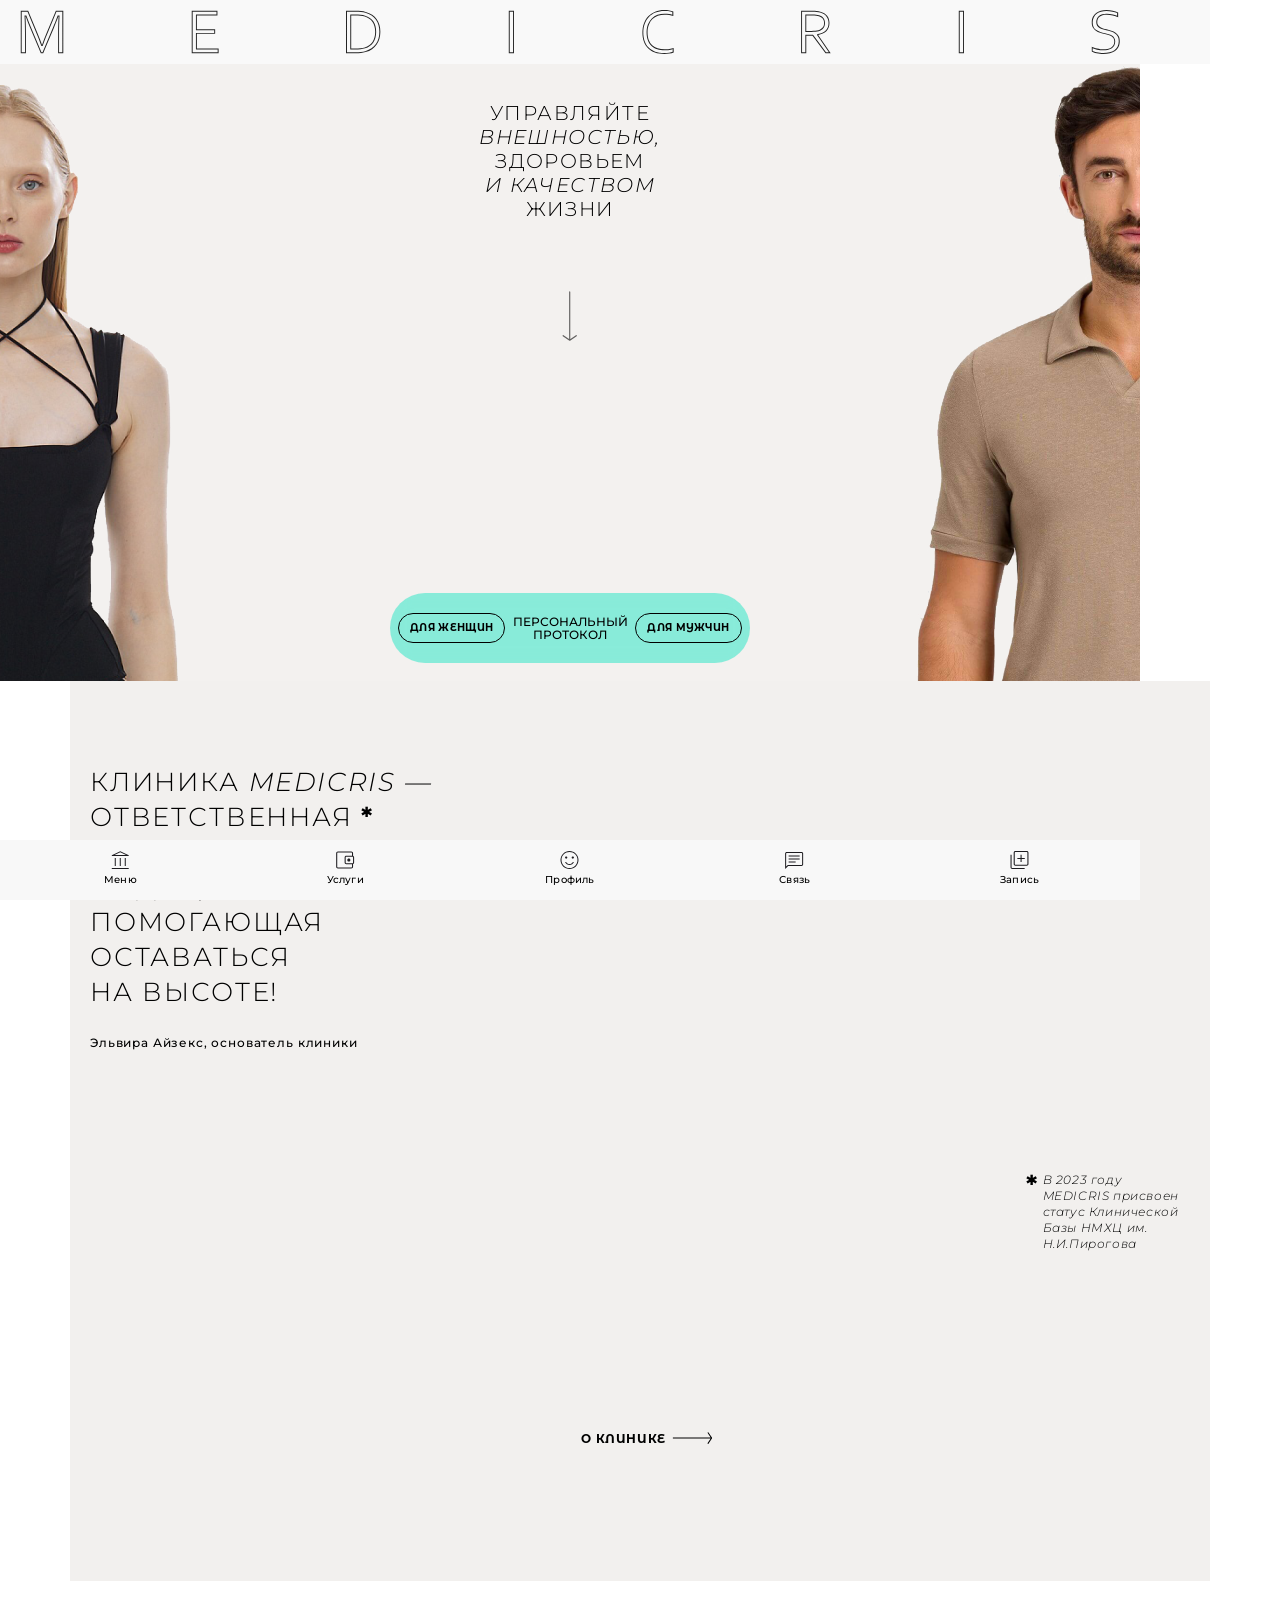
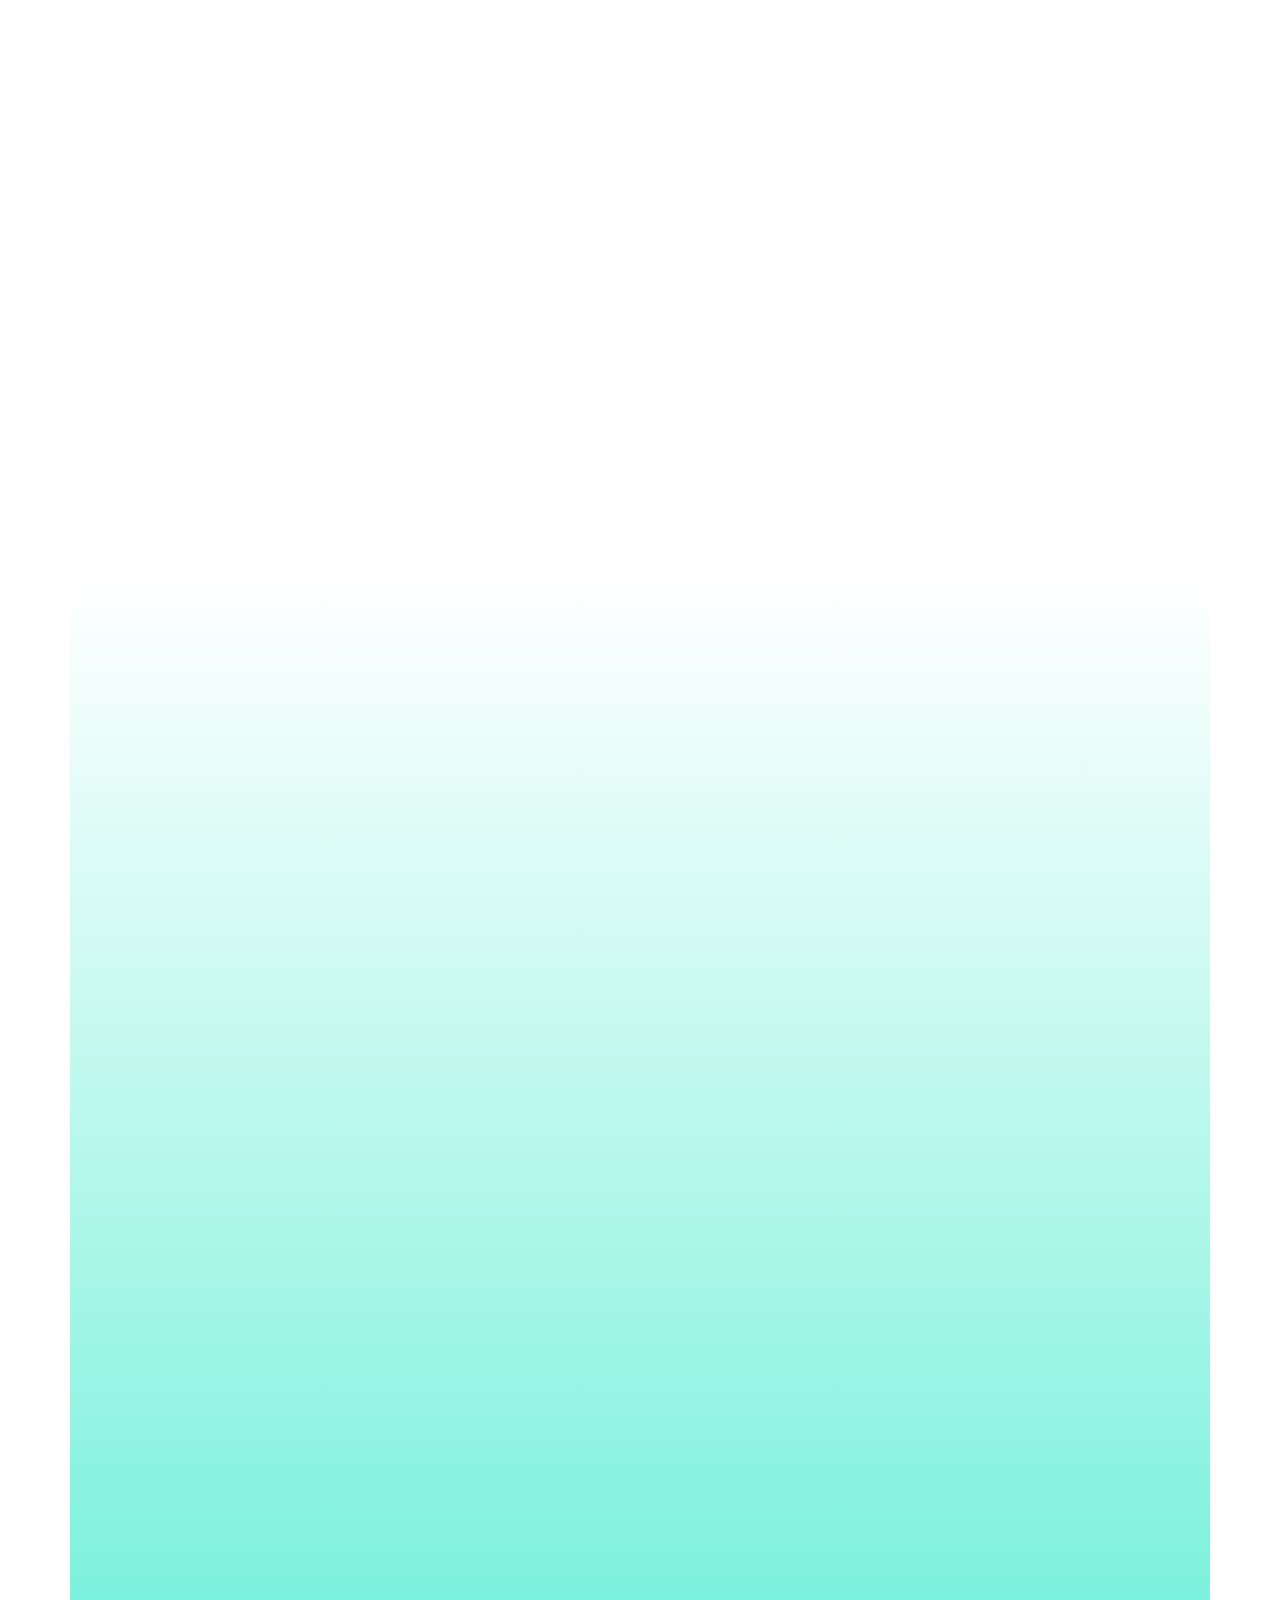
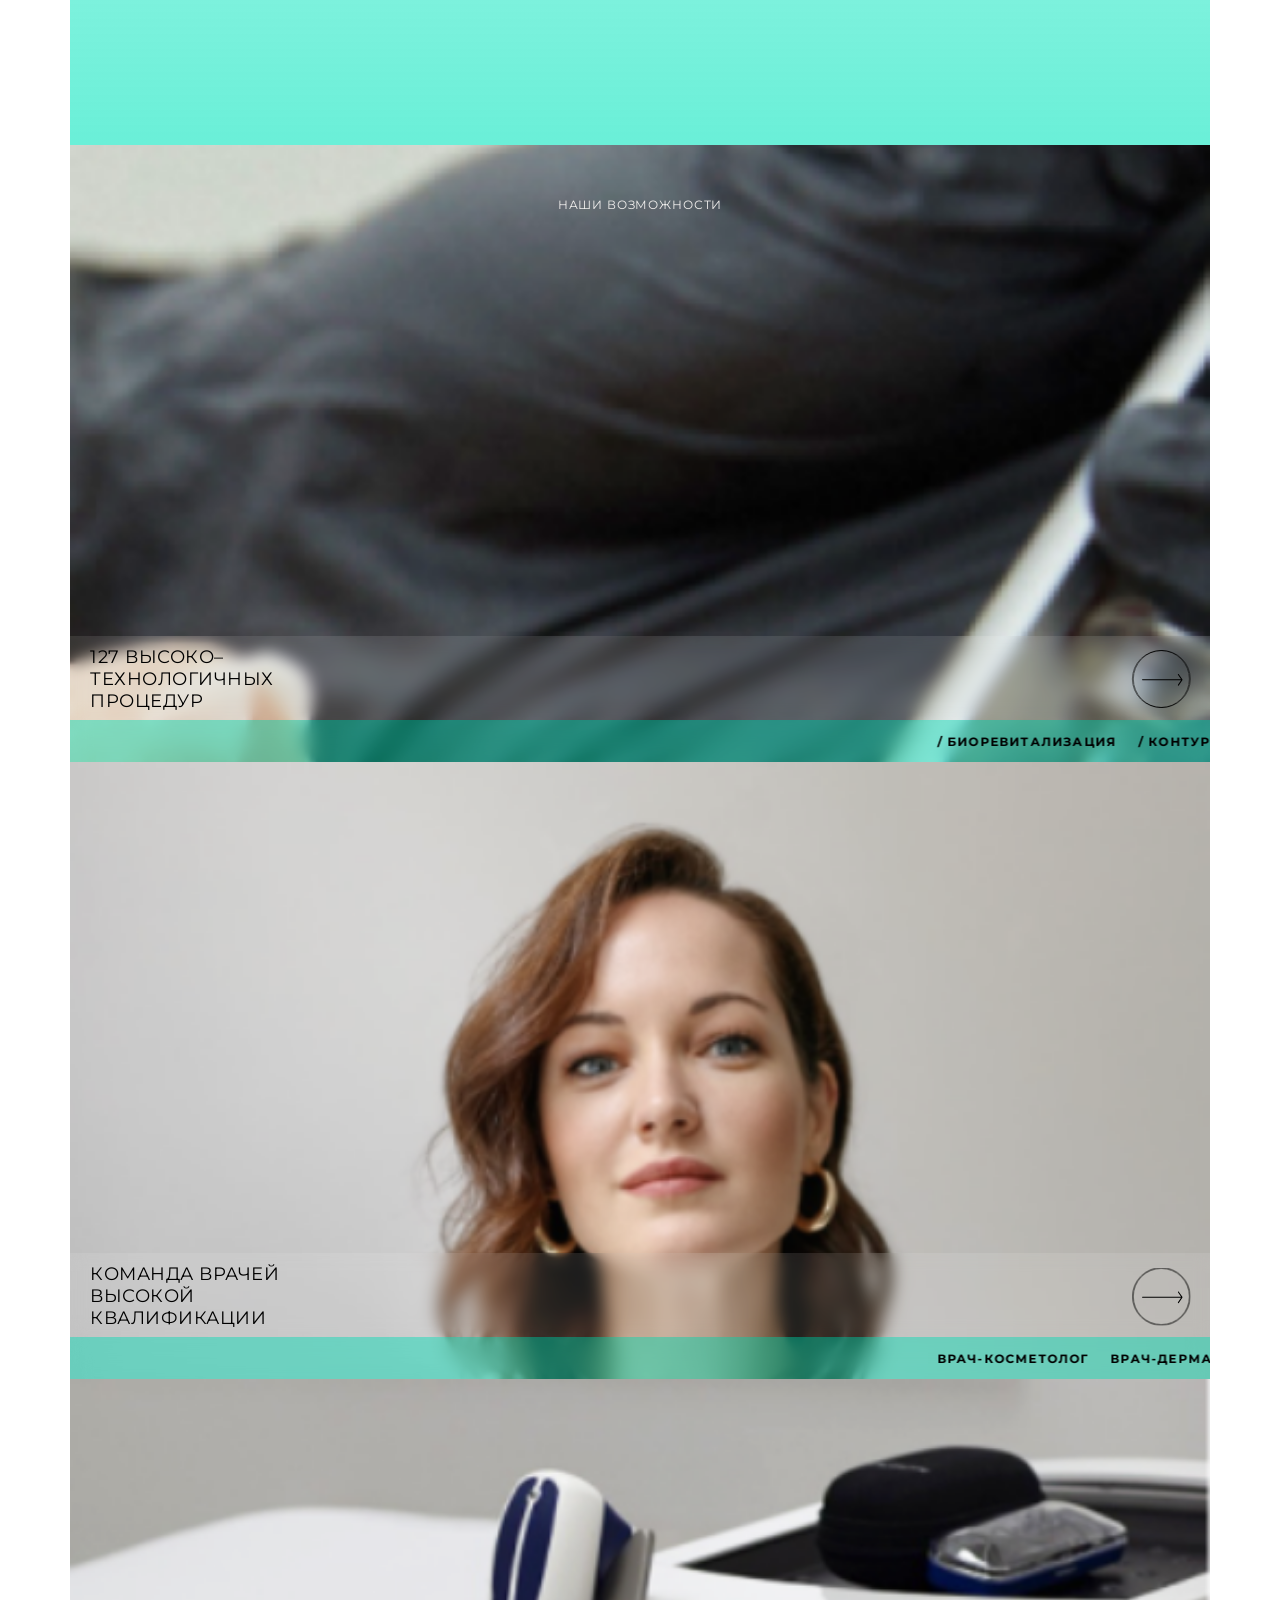
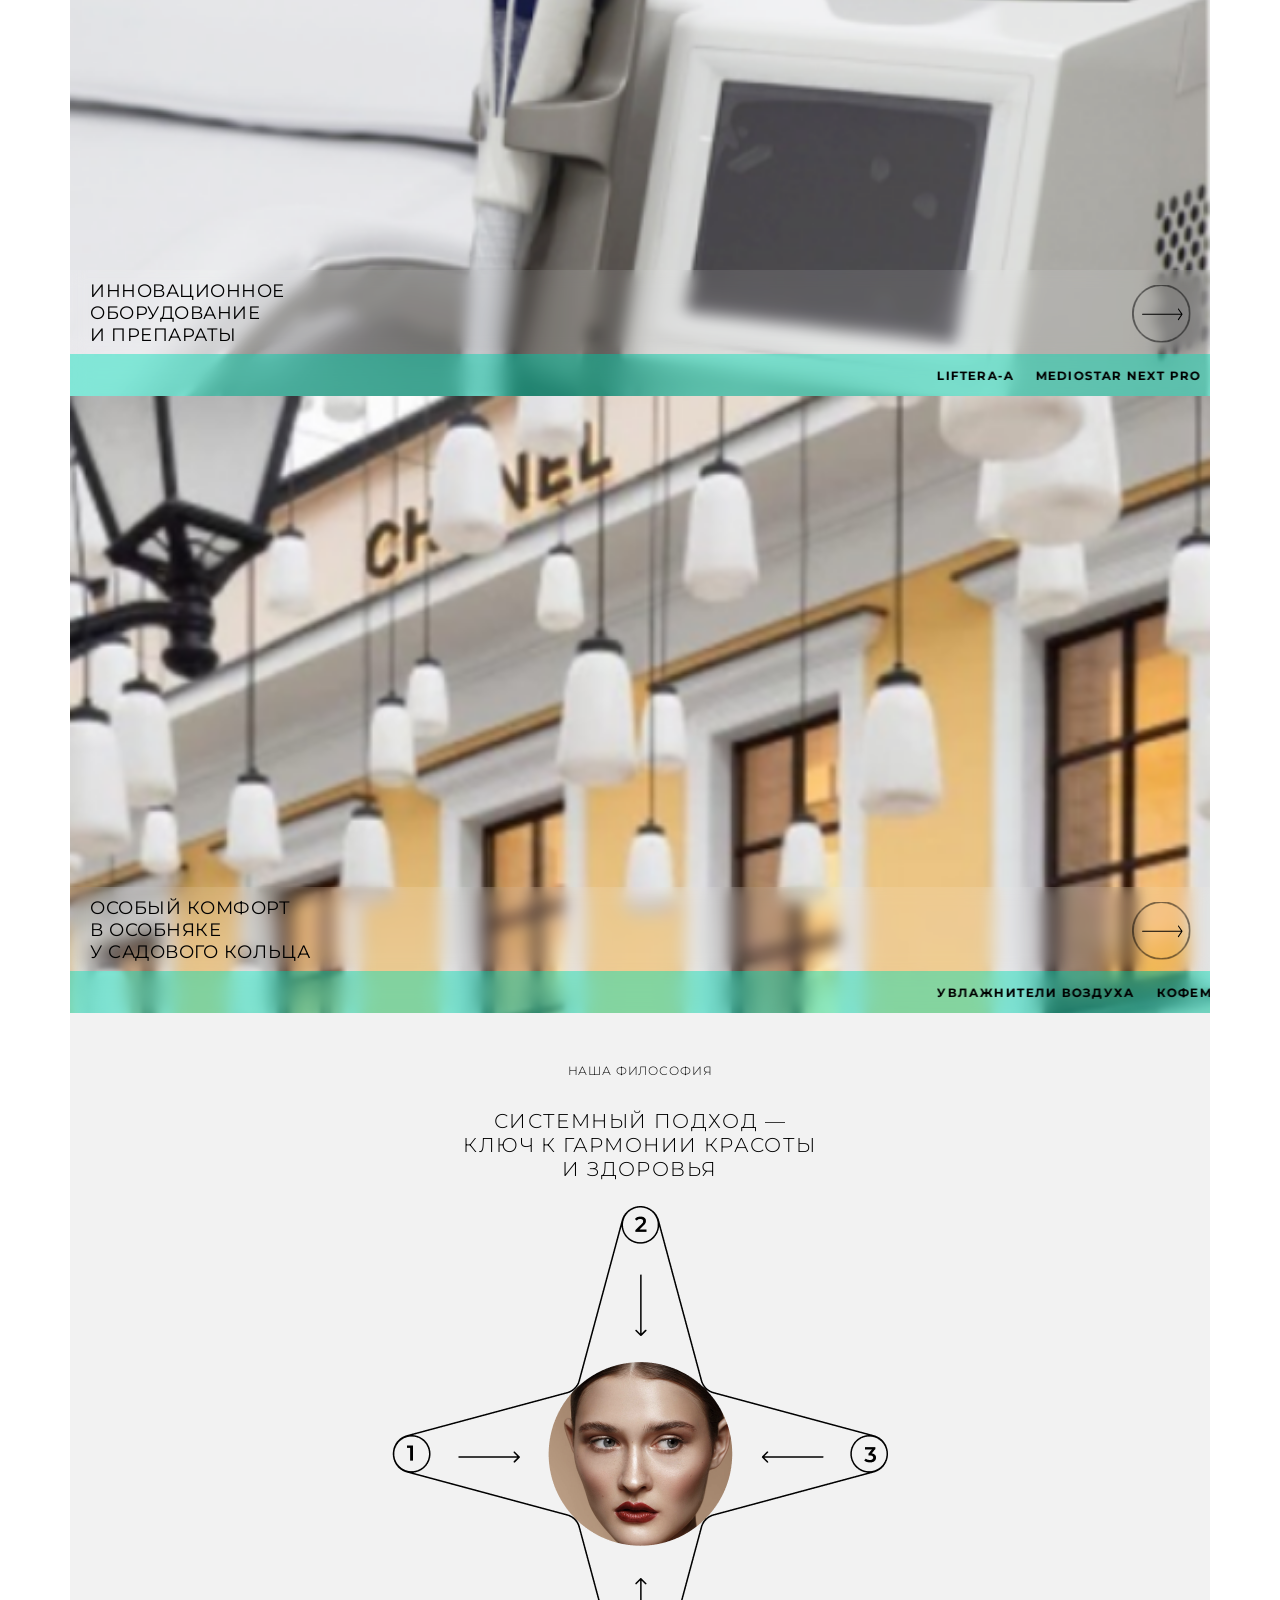
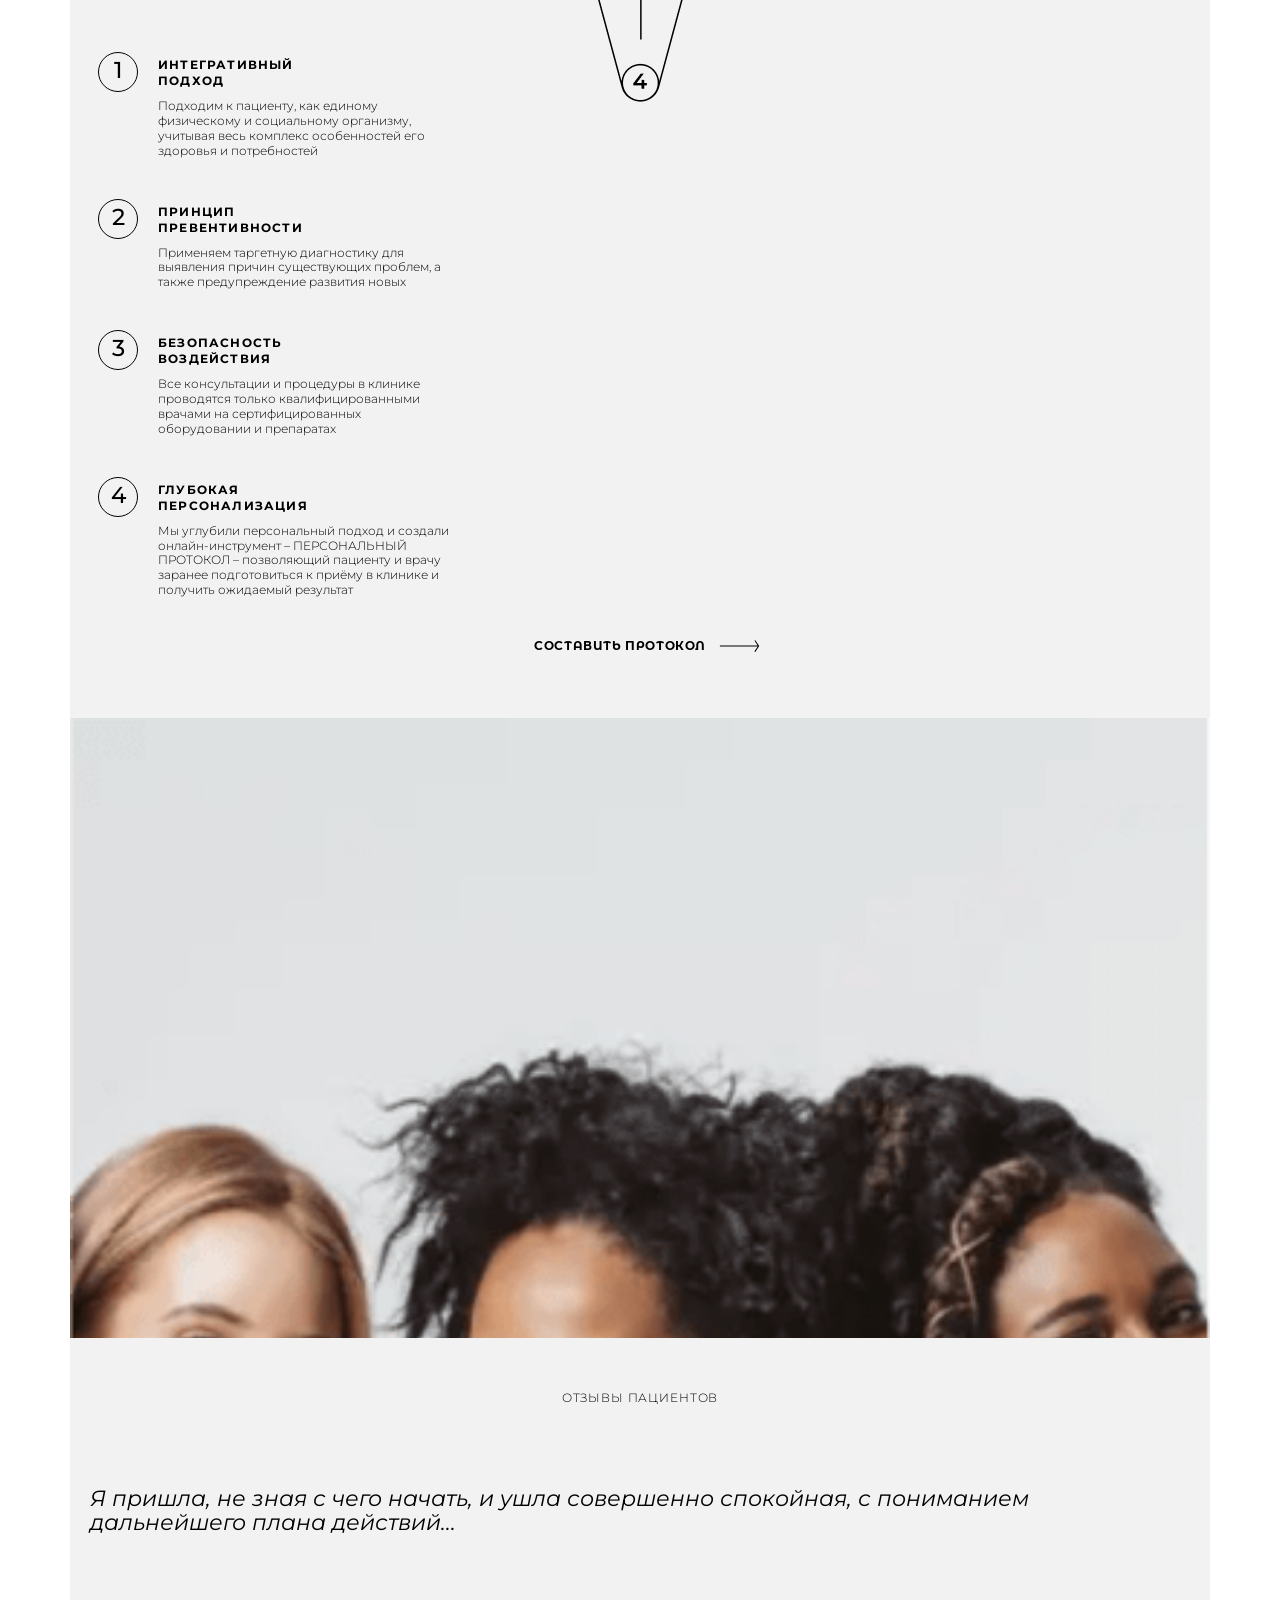
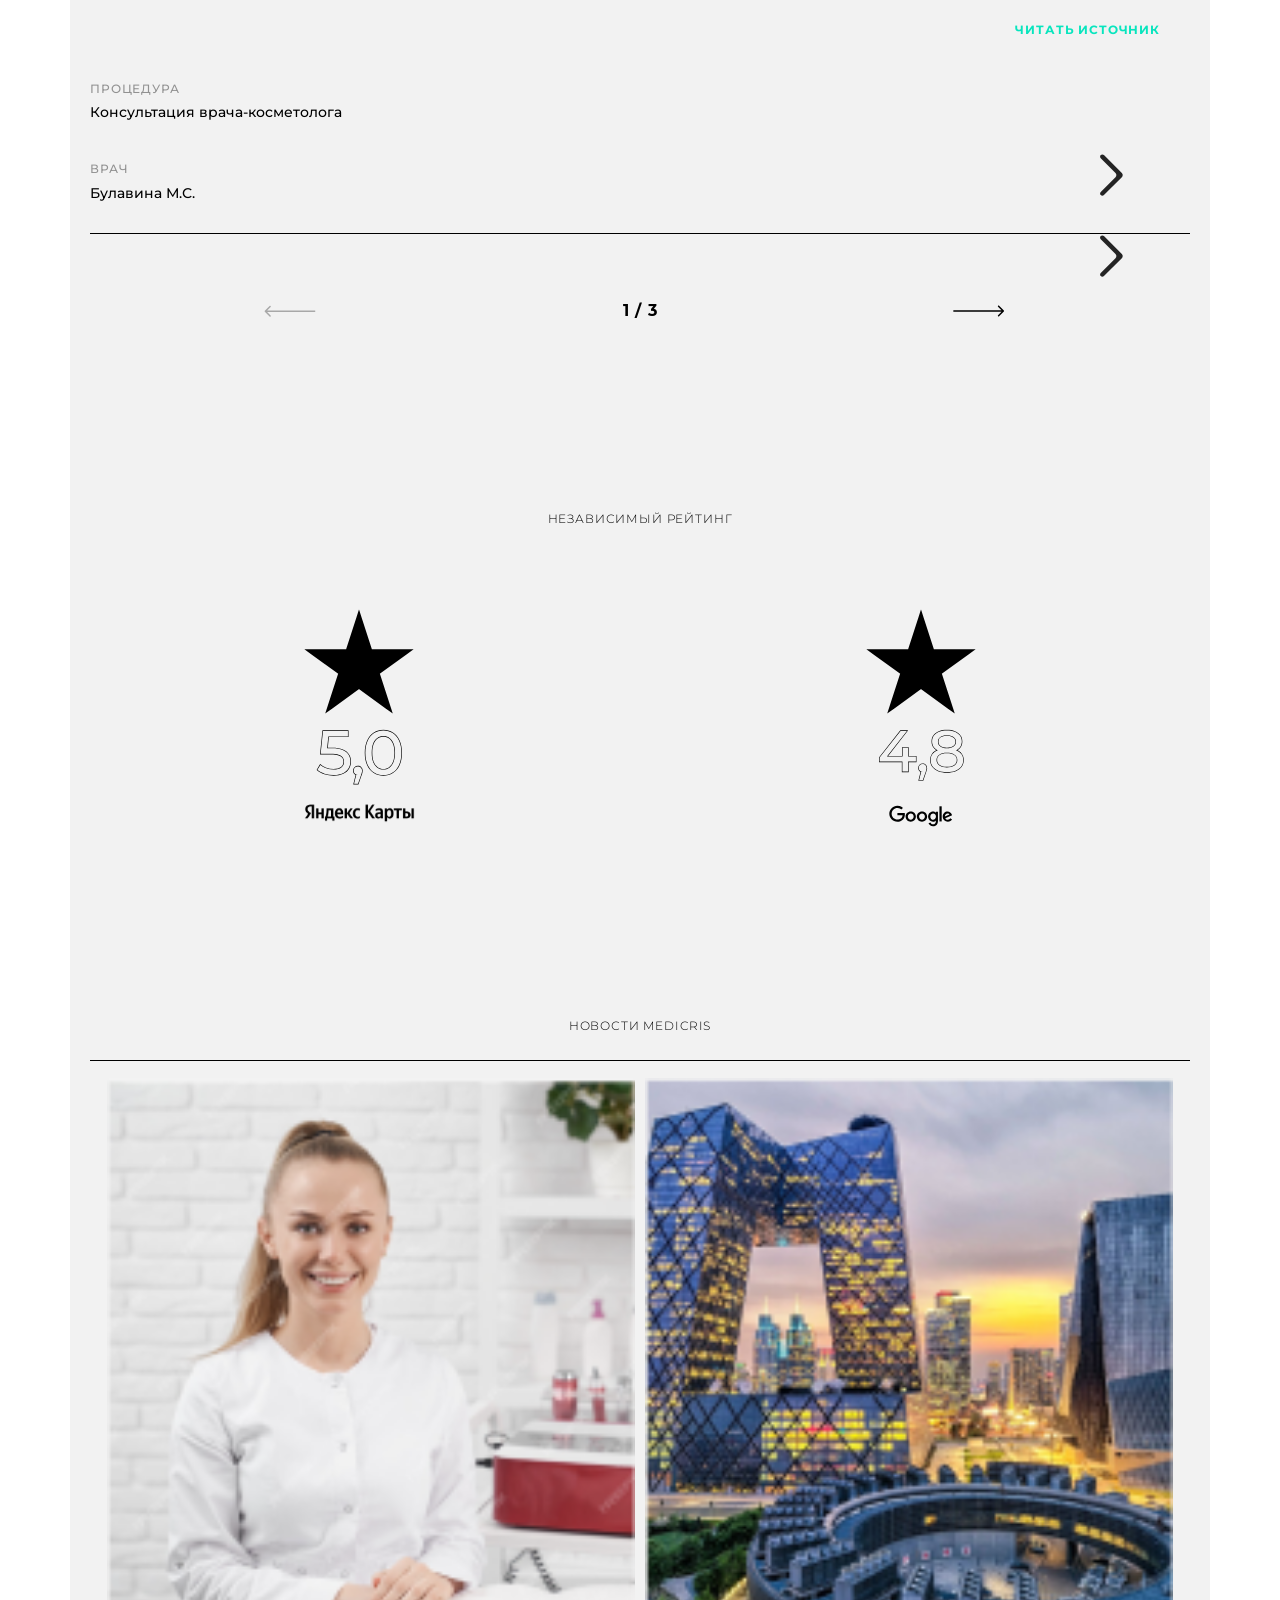
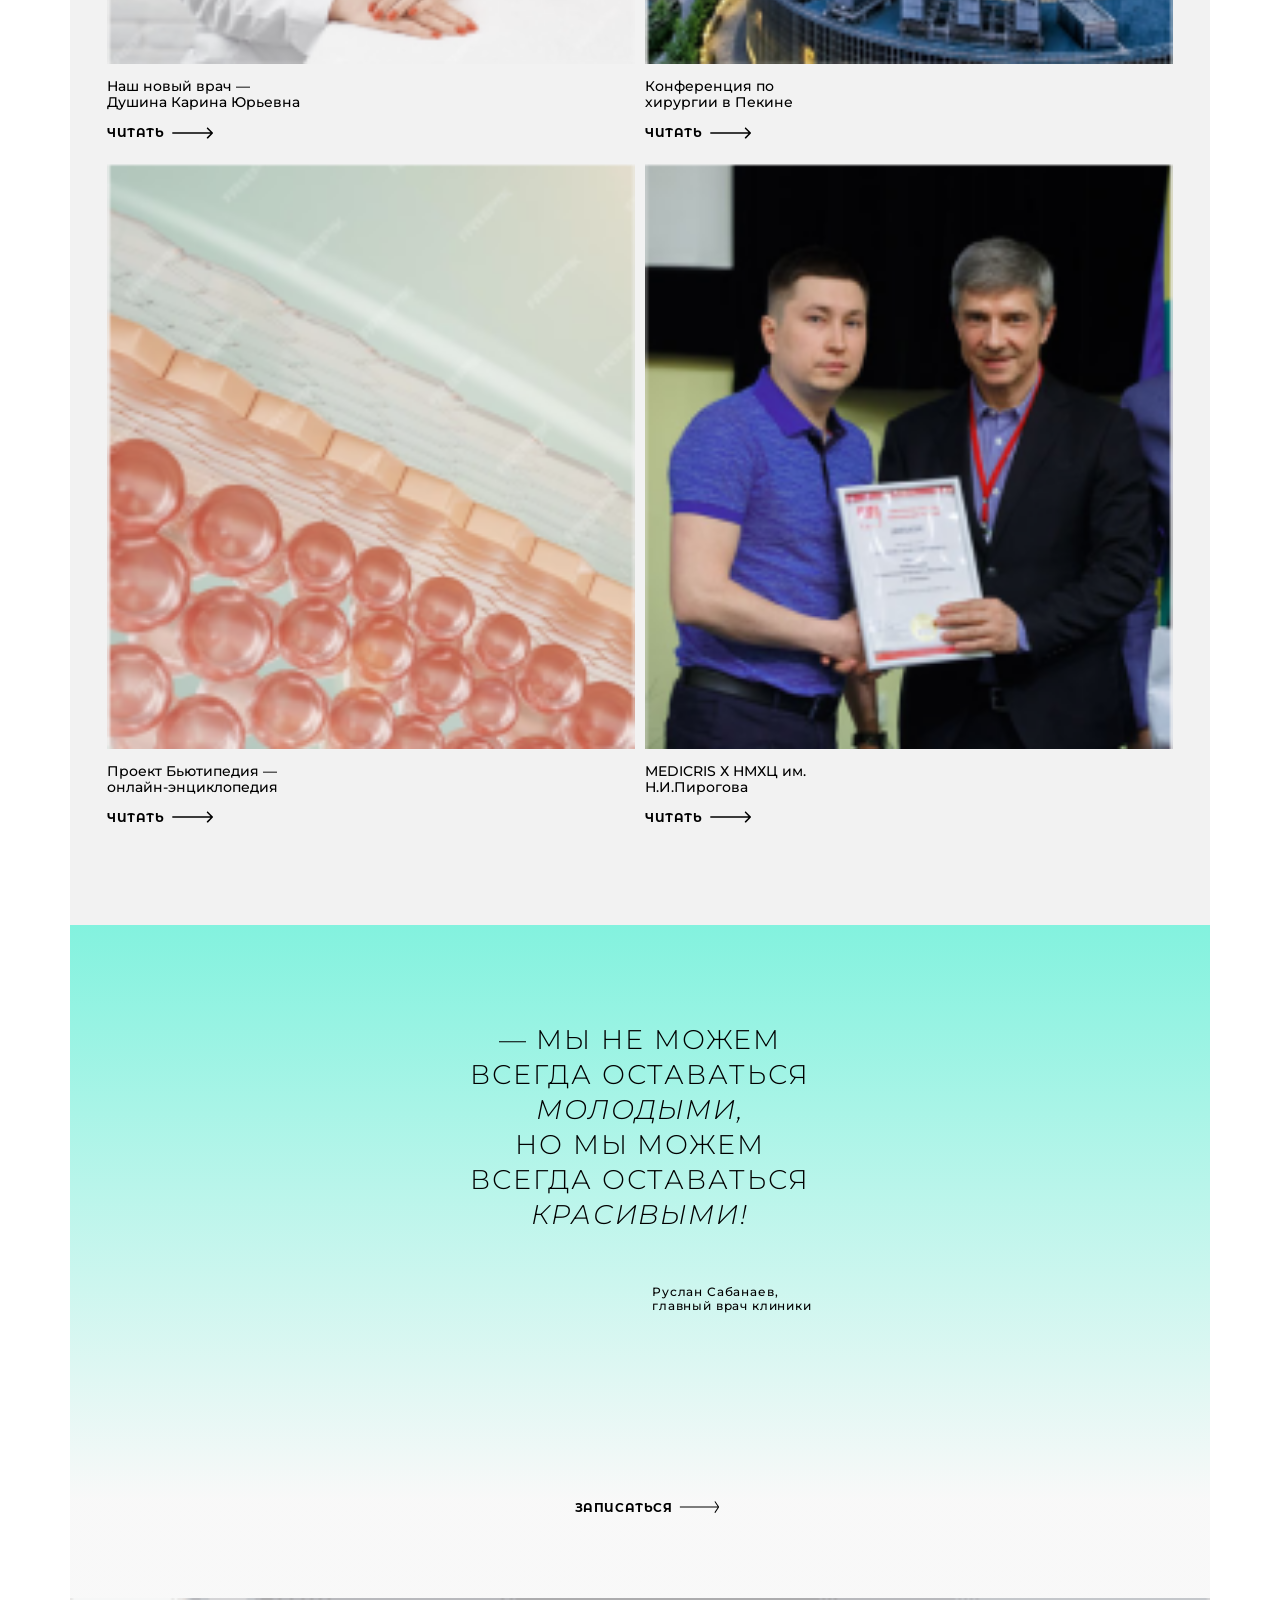
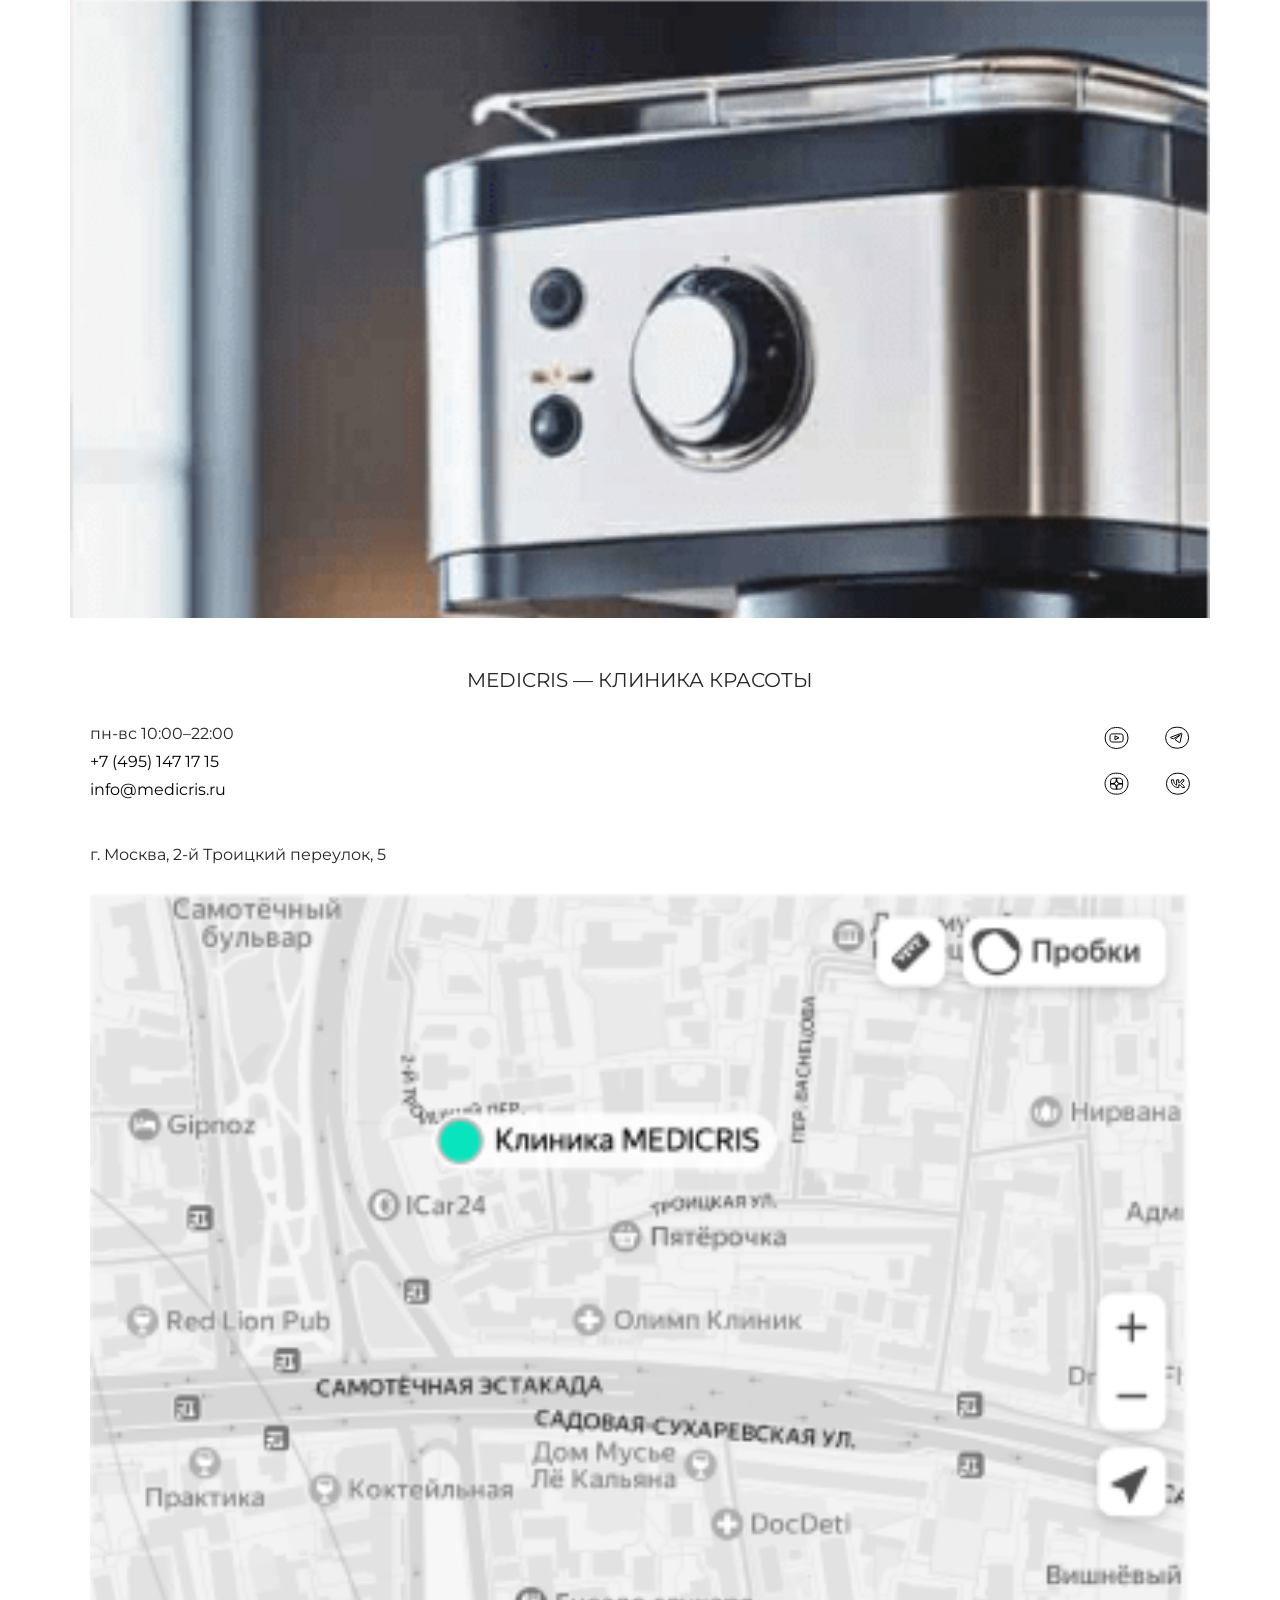
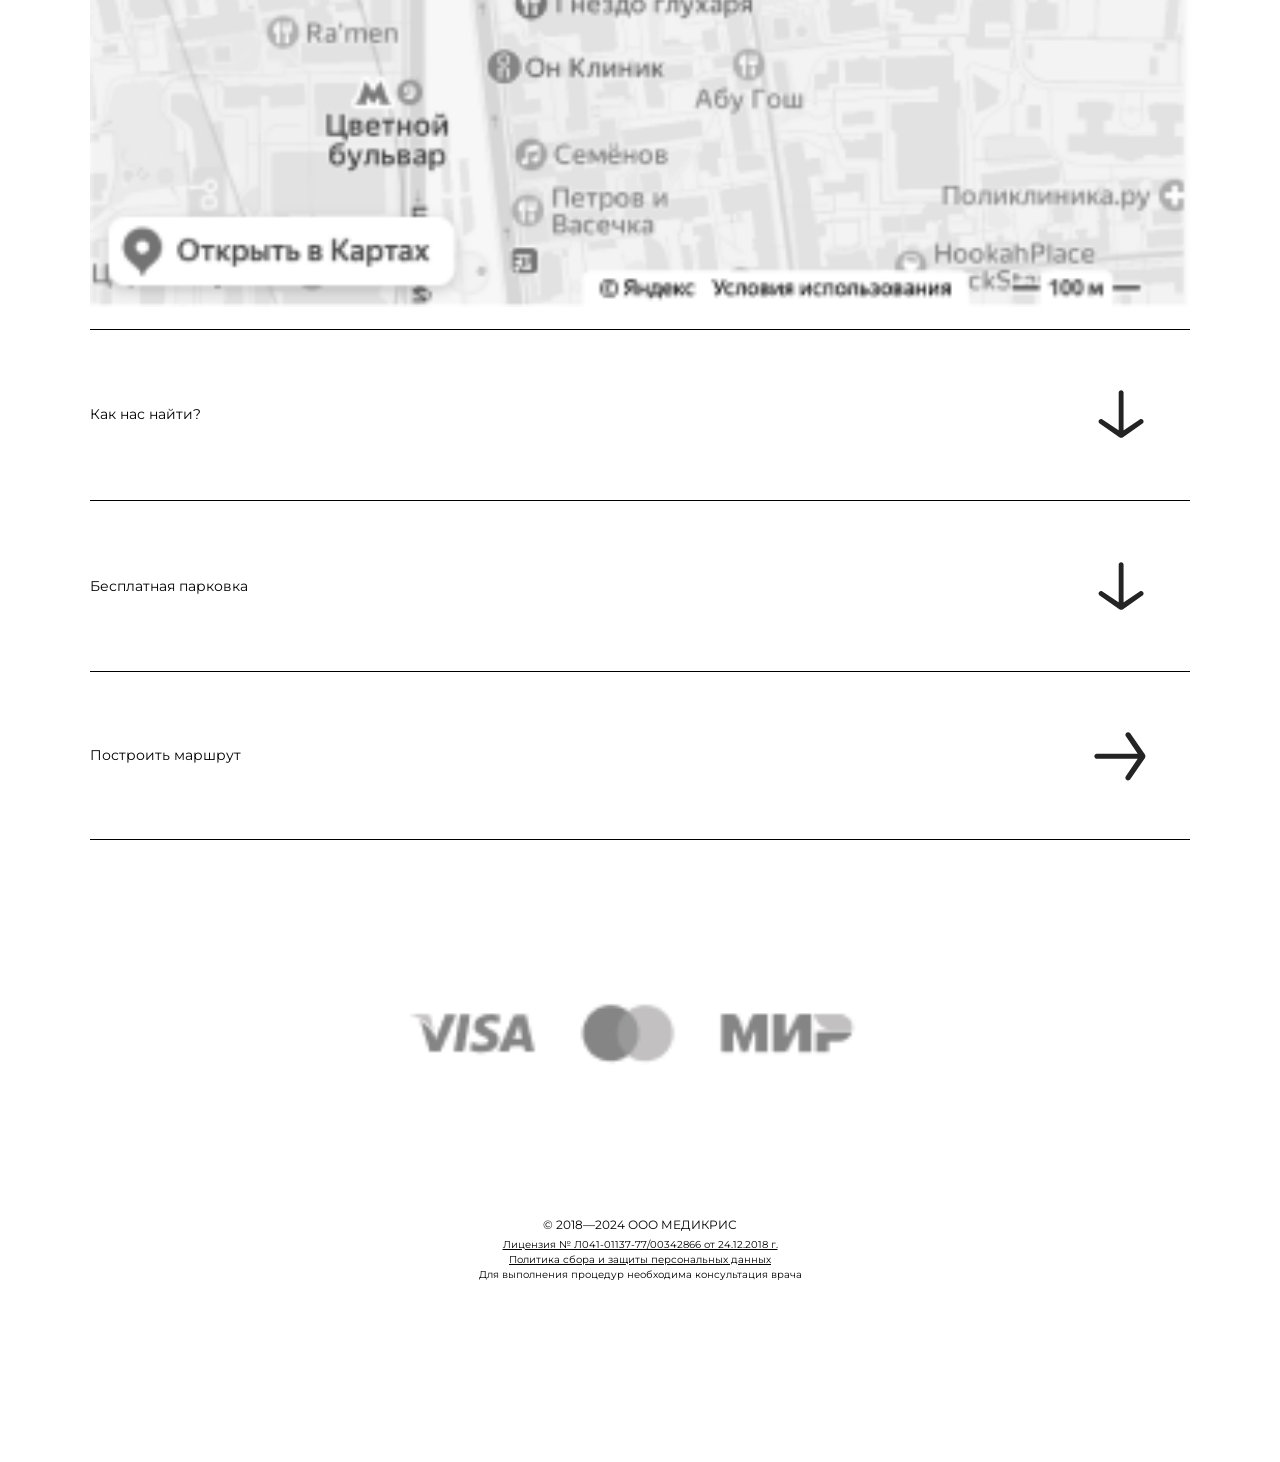
==== index.html @ 46e00c45 "rework header logo" ====
<!doctype html>
<html lang="en">
  <head>
    <meta charset="UTF-8" />
    <meta name="viewport" content="width=device-width, initial-scale=1.0" />
    <link
      href="https://cdn.jsdelivr.net/npm/bootstrap@5.3.3/dist/css/bootstrap.min.css"
      rel="stylesheet"
      integrity="sha384-QWTKZyjpPEjISv5WaRU9OFeRpok6YctnYmDr5pNlyT2bRjXh0JMhjY6hW+ALEwIH"
      crossorigin="anonymous"
    />
    <link rel="stylesheet" href="css/pages/home.css" />
    <link rel="preconnect" href="https://fonts.googleapis.com" />
    <link rel="preconnect" href="https://fonts.gstatic.com" crossorigin />
    <link
      href="https://fonts.googleapis.com/css2?family=Montserrat+Alternates:ital,wght@0,100;0,200;0,300;0,400;0,500;0,600;0,700;0,800;0,900;1,100;1,200;1,300;1,400;1,500;1,600;1,700;1,800;1,900&family=Montserrat:ital,wght@0,100..900;1,100..900&display=swap"
      rel="stylesheet"
    />
    <link
      href="https://fonts.googleapis.com/css2?family=Nunito+Sans:ital,opsz,wght@0,6..12,200..1000;1,6..12,200..1000&display=swap"
      rel="stylesheet"
    />
    <link
      rel="stylesheet"
      href="https://cdn.jsdelivr.net/npm/swiper@11/swiper-bundle.min.css"
    />
    <title>MEDICRIS</title>
  </head>
  <body>
    <header class="container-sm header bg">
      <div class="row">
        <div class="col header__img">
          <img src="media/main_page/m.svg" alt="" />
          <img src="media/main_page/e.svg" alt="" />
          <img src="media/main_page/d.svg" alt="" />
          <img src="media/main_page/i.svg" alt="" />
          <img src="media/main_page/c.svg" alt="" />
          <img src="media/main_page/r.svg" alt="" />
          <img src="media/main_page/i.svg" alt="" />
          <img src="media/main_page/s.svg" alt="" />
        </div>
      </div>
    </header>
    <div class="container-sm header-plug"></div>
    <div class="container-sm m-0 first-page position-relative">
      <div class="row photos-wrapper"></div>
      <div
        class="container-sm t-n-b position-absolute top-0 start-0 d-flex flex-column align-items-center text-center"
      >
        <div class="row">
          <div class="col-12 t-n-b__text text-center">
            УПРАВЛЯЙТЕ<br />
            <span class="fst-italic">ВНЕШНОСТЬЮ,</span><br />
            ЗДОРОВЬЕМ<br />
            <span class="fst-italic">И КАЧЕСТВОМ</span><br />
            ЖИЗНИ
          </div>
        </div>
        <div class="row">
          <img
            class="col-12 t-n-b__arrow"
            src="media/main_page/arrow.svg"
            alt=""
          />
        </div>
        <div class="row justify-items-end">
          <div class="col-12">
            <div
              class="row t-n-b__buttons d-flex flex-row align-items-center p-2"
            >
              <div class="col t-n-b__buttons__f">ДЛЯ ЖЕНЩИН</div>
              <div class="col t-n-b__buttons__t">ПЕРСОНАЛЬНЫЙ ПРОТОКОЛ</div>
              <div class="col t-n-b__buttons__m">ДЛЯ МУЖЧИН</div>
            </div>
          </div>
        </div>
      </div>
    </div>

    <div class="menu container-sm">
      <div class="row row-cols-5 p-2 align-items-center">
        <div class="col">
          <img class="menu__img" src="media/menu/account_balance.svg" />
          <div class="menu__text">Меню</div>
        </div>
        <div class="col">
          <a href="treatment.html">
            <img
              class="menu__img"
              src="media/menu/account_balance_wallet.svg"
            />
            <div class="menu__text">Услуги</div>
          </a>
        </div>
        <div class="col">
          <img class="menu__img" src="media/menu/sentiment_satisfied.svg" />
          <div class="menu__text">Профиль</div>
        </div>
        <div class="col">
          <img class="menu__img" src="media/menu/chat.svg" />
          <div class="menu__text">Связь</div>
        </div>
        <div class="col">
          <img class="menu__img" src="media/menu/add_to_photos.svg" />
          <div class="menu__text">Запись</div>
        </div>
      </div>
    </div>

    <div class="parallax">
      <div
        class="container-sm d-flex flex-column justify-content-between page-2 parallax__layer parallax__text"
        id="page-2"
      >
        <div class="d-flex flex-column row">
          <div class="col page-2__main-text">
            КЛИНИКА <span class="fst-italic">MEDICRIS —</span><br />
            ОТВЕТСТВЕННАЯ <span class="fw-bold">*</span><br />
            ЭСТЕТИЧЕСКАЯ<br />
            МЕДИЦИНА,<br />
            ПОМОГАЮЩАЯ<br />
            ОСТАВАТЬСЯ<br />
            НА ВЫСОТЕ!
          </div>
          <div class="page-2__subtext col">
            Эльвира Айзекс, основатель клиники
          </div>
        </div>

        <div class="row d-flex flex-row-reverse">
          <div class="col-6 page-2__note">
            В 2023 году MEDICRIS присвоен статус Клинической Базы НМХЦ им.
            Н.И.Пирогова
          </div>
        </div>
        <div class="row arrow-link text-center page-2__link">
          <div class="col arrow-link__text">
            О КЛИНИКЕ
            <img
              src="media/main_page/arrow.svg"
              alt=""
              class="arrow-link__img"
            />
          </div>
        </div>
      </div>

      <div
        class="container-sm gradient parallax__layer parallax__image"
        id="gradient"
      ></div>
    </div>

    <div class="sticky-container">
      <div class="container-sm type-2 abilities" id="abilities">
        <!--возможности-->
        <div class="row header-abilities">
          <div class="col type-2__header">НАШИ ВОЗМОЖНОСТИ</div>
        </div>
        <div class="row type-2__bottom">
          <div class="col type-2__bottom__text">
            127 ВЫСОКО–<br />
            ТЕХНОЛОГИЧНЫХ<br />
            ПРОЦЕДУР
          </div>
          <img
            src="media/type-2/ellipse_arr.svg"
            alt=""
            class="col-3 type-2__bottom__link"
          />
        </div>

        <div class="row">
          <marquee class="type-2__bottom__string col">
            / БИОРЕВИТАЛИЗАЦИЯ &emsp; / КОНТУРНАЯ ПЛАСТИКА &emsp; / SMAS-LIFTING
          </marquee>
        </div>
      </div>
      <!--возможности-->

      <div
        class="container-sm type-2 doctors fw-normal d-flex flex-column justify-content-end"
        id="doctors"
      >
        <!--врачи-->
        <div
          class="row type-2__bottom align-items-center d-flex justify-content-between"
        >
          <div class="col p-0 type-2__bottom__text">
            КОМАНДА ВРАЧЕЙ<br />
            ВЫСОКОЙ<br />
            КВАЛИФИКАЦИИ
          </div>
          <img
            src="media/type-2/ellipse_arr.svg"
            alt=""
            class="col-3 type-2__bottom__link"
          />
        </div>
        <div class="row">
          <marquee class="type-2__bottom__string col">
            ВРАЧ-КОСМЕТОЛОГ &emsp; ВРАЧ-ДЕРМАТОЛОГ
          </marquee>
        </div>
      </div>
      <!--врачи-->

      <div
        class="container-sm type-2 equip fw-normal d-flex flex-column justify-content-end"
        id="equip"
      >
        <!--оборудование-->
        <div
          class="row type-2__bottom align-items-center d-flex justify-content-between"
        >
          <div class="col p-0 type-2__bottom__text">
            ИННОВАЦИОННОЕ<br />
            ОБОРУДОВАНИЕ<br />
            И ПРЕПАРАТЫ
          </div>
          <img
            src="media/type-2/ellipse_arr.svg"
            alt=""
            class="col-3 type-2__bottom__link"
          />
        </div>
        <div class="row">
          <marquee class="type-2__bottom__string col">
            LIFTERA-A &emsp; MEDIOSTAR NEXT PRO &emsp; PROFHILO
          </marquee>
        </div>
      </div>
      <!--оборудование-->

      <div
        class="container-sm type-2 clinic fw-normal d-flex flex-column justify-content-end"
        id="clinic"
      >
        <!--клиника-->
        <div
          class="row type-2__bottom align-items-center d-flex justify-content-between"
        >
          <div class="col type-2__bottom__text s18">
            ОСОБЫЙ КОМФОРТ<br />
            В ОСОБНЯКЕ <br />
            У САДОВОГО КОЛЬЦА
          </div>
          <img
            src="media/type-2/ellipse_arr.svg"
            alt=""
            class="col-3 type-2__bottom__link"
          />
        </div>
        <div class="row">
          <marquee class="type-2__bottom__string col">
            УВЛАЖНИТЕЛИ ВОЗДУХА &emsp; КОФЕМАШИНА &emsp; ЧАСТНАЯ ПАРКОВКА &emsp;
            БУТИЛИРОВАННАЯ ВОДА
          </marquee>
        </div>
      </div>
      <!--клиника-->
    </div>
    <div
      class="container-sm philosofy text-center d-flex justify-content-between flex-column align-items-center"
    >
      <!--философия-->
      <div class="row philosofy__title">
        <div class="col">НАША ФИЛОСОФИЯ</div>
      </div>
      <div class="row philosofy__text">
        <div class="col">
          СИСТЕМНЫЙ ПОДХОД —<br />
          КЛЮЧ К ГАРМОНИИ КРАСОТЫ <br />
          И ЗДОРОВЬЯ
        </div>
      </div>
      <div class="row">
        <img src="media/philosofy/1.png" alt="" class="col philosofy__img" />
      </div>
    </div>
    <!--философия-->

    <div class="container-sm principle">
      <div class="principle-wrapper row">
        <div class="col-3 principle-wrapper__number text-center fw-medium s23">
          1
        </div>
        <div class="col-9">
          <div class="row principle-wrapper__title">
            ИНТЕГРАТИВНЫЙ <br />
            ПОДХОД
          </div>
          <div class="row principle-wrapper__text">
            Подходим к пациенту, как единому физическому и социальному
            организму, учитывая весь комплекс особенностей его здоровья и
            потребностей
          </div>
        </div>
      </div>
      <div class="principle-wrapper row">
        <div class="col-3 principle-wrapper__number text-center fw-medium s23">
          2
        </div>
        <div class="col-9">
          <div class="row principle-wrapper__title">
            ПРИНЦИП <br />
            ПРЕВЕНТИВНОСТИ
          </div>
          <div class="row principle-wrapper__text">
            Применяем таргетную диагностику для выявления причин существующих
            проблем, а также предупреждение развития новых
          </div>
        </div>
      </div>
      <div class="principle-wrapper row">
        <div class="col-3 principle-wrapper__number text-center fw-medium s23">
          3
        </div>
        <div class="col-9">
          <div class="row principle-wrapper__title">
            БЕЗОПАСНОСТЬ <br />
            ВОЗДЕЙСТВИЯ
          </div>
          <div class="row principle-wrapper__text">
            Все консультации и процедуры в клинике проводятся только
            квалифицированными врачами на сертифицированных оборудовании и
            препаратах
          </div>
        </div>
      </div>
      <div class="principle-wrapper row">
        <div class="col-3 principle-wrapper__number text-center fw-medium s23">
          4
        </div>
        <div class="col-9">
          <div class="row principle-wrapper__title">
            ГЛУБОКАЯ <br />
            ПЕРСОНАЛИЗАЦИЯ
          </div>
          <div class="row principle-wrapper__text">
            Мы углубили персональный подход и создали онлайн-инструмент –
            ПЕРСОНАЛЬНЫЙ ПРОТОКОЛ – позволяющий пациенту и врачу заранее
            подготовиться к приёму в клинике и получить ожидаемый результат
          </div>
        </div>
      </div>
      <div class="row arrow-link principle-wrapper__link text-center">
        <div class="col arrow-link__text fw-bold button-2-mob">
          СОСТАВИТЬ ПРОТОКОЛ
          <img src="media/main_page/arrow.svg" alt="" class="arrow-link__img" />
        </div>
      </div>
    </div>

    <div class="container-sm threeg"></div>

    <div class="container-sm feedback d-flex flex-column">
      <div class="row">
        <div class="col fw-light feedback__title text-center">
          ОТЗЫВЫ ПАЦИЕНТОВ
        </div>
      </div>
      <div class="slider-wrapper">
        <div
          class="feedback-slide d-flex flex-column justify-content-between"
          data-visible="true"
          data-slide-number="1"
        >
          <div class="row">
            <div class="col feedback__text align-self-center">
              Я пришла, не зная с чего начать, и ушла совершенно спокойная, с
              пониманием дальнейшего плана действий...
            </div>
          </div>
          <div class="row">
            <div class="col text-end link-mob">
              <a
                class="col feedback__source text-end"
                target="_blank"
                href="https://prodoctorov.ru/moskva/vrach/1042526-bulavina/#rating"
                >ЧИТАТЬ ИСТОЧНИК</a
              >
            </div>
          </div>
          <div class="row feedback-item">
            <div class="col fw-medium feedback-item__title">ПРОЦЕДУРА</div>

            <div class="row d-flex justify-content-between pe-0 feedback-item2">
              <div
                class="col-10 align-self-start fw-medium feedback-item__subtitle"
              >
                Консультация врача-косметолога
              </div>
              <img
                src="media/review/arrow_small.svg"
                alt=""
                class="col feedback-item__img align-self-start"
              />
            </div>
          </div>
          <div class="row">
            <div
              class="col fw-medium feedback-item__title feedback-item__title_l"
            >
              ВРАЧ
            </div>
            <div class="row pe-0 feedback-item2">
              <div class="col-10 feedback-item__subtitle">Булавина М.С.</div>
              <img
                src="media/review/arrow_small.svg"
                alt=""
                class="col-2 feedback-item__img"
              />
            </div>
          </div>
        </div>
        <div
          class="feedback-slide d-flex flex-column justify-content-between invis"
          data-visible="false"
          data-slide-number="2"
        >
          <div class="row">
            <div class="col feedback__text">
              Профессионально, безболезненно, отлично! Удаляла у Марии Сергеевны
              папилломы. Было комфортно...
            </div>
          </div>
          <div class="row">
            <div class="col text-end link-mob">
              <a class="col feedback__source text-end" target="_blank" href="#"
                >ЧИТАТЬ ИСТОЧНИК</a
              >
            </div>
          </div>
          <div class="row feedback-item">
            <div class="col fw-medium feedback-item__title">ПРОЦЕДУРА</div>

            <div class="row d-flex justify-content-between pe-0 feedback-item2">
              <div class="col-10 align-self-start feedback-item__subtitle">
                Удаление папиллом электрокоагуляцией
              </div>
              <img
                src="media/review/arrow_small.svg"
                alt=""
                class="col feedback-item__img align-self-start"
              />
            </div>
          </div>
          <div class="row">
            <div
              class="col fw-medium feedback-item__title feedback-item__title_l"
            >
              ВРАЧ
            </div>
            <div class="row pe-0 feedback-item2">
              <div class="col-10 feedback-item__subtitle">Булавина М.С.</div>
              <img
                src="media/review/arrow_small.svg"
                alt=""
                class="col-2 feedback-item__img"
              />
            </div>
          </div>
        </div>
        <div
          class="feedback-slide d-flex flex-column justify-content-between invis"
          data-visible="false"
          data-slide-number="3"
        >
          <div class="row">
            <div class="col feedback__text">
              Действительно хорошая клиника. Обратился по вопросу удаления
              папиллом. Весь вопрос занял 45 минут.
            </div>
          </div>
          <div class="row">
            <div class="col text-end link-mob">
              <a class="col feedback__source text-end" target="_blank" href="#"
                >ЧИТАТЬ ИСТОЧНИК</a
              >
            </div>
          </div>
          <div class="row feedback-item">
            <div class="col feedback-item__title">ПРОЦЕДУРА</div>

            <div class="row d-flex justify-content-between pe-0 feedback-item2">
              <div class="col-10 align-self-start feedback-item__subtitle">
                Удаление папиллом эрбиевым лазером
              </div>
              <img
                src="media/review/arrow_small.svg"
                alt=""
                class="col feedback-item__img align-self-start"
              />
            </div>
          </div>
          <div class="row">
            <div class="col feedback-item__title feedback-item__title_l">
              ВРАЧ
            </div>
            <div class="row pe-0 feedback-item2">
              <div class="col-10 feedback-item__subtitle">Забродина В.В.</div>
              <img
                src="media/review/arrow_small.svg"
                alt=""
                class="col-2 feedback-item__img"
              />
            </div>
          </div>
        </div>
        <div
          class="row feedback__scroller text-center align-self-center justify-items-end d-flex flex-row justify-content-around"
        >
          <img
            src="media/review/Arrow_black.svg"
            alt=""
            class="col feedback__scroller__l"
            id="feedbackBlock__leftButton"
          />
          <div
            class="col feedback__scroller__text"
            id="feedbackBlock__text"
            data-number="1"
          ></div>
          <img
            src="media/review/Arrow_black.svg"
            alt=""
            class="col feedback__scroller__r"
            id="feedbackBlock__rightButton"
          />
        </div>
      </div>
    </div>
    <div class="container-sm rate">
      <div class="row rate-row">
        <div class="col text-center rate__title">НЕЗАВИСИМЫЙ РЕЙТИНГ</div>
      </div>
      <div class="row rate-wrapper">
        <div class="col-6">
          <div
            class="row d-flex flex-column justify-content-between align-items-center"
          >
            <img src="media/rate/Star 8.svg" alt="" class="col-3 rate__star" />
            <img
              src="media/rate/5,0.svg"
              class="col text-center rate__number"
            />
            <img
              src="media/rate/yandex.svg"
              alt=""
              class="col text-center fw-bold rate__subtitle"
            />
          </div>
        </div>
        <div class="col-6">
          <div
            class="row d-flex flex-column justify-content-between align-items-center"
          >
            <img
              src="media/rate/Star 8.svg"
              alt=""
              class="col-3 text-center rate__star"
            />
            <img
              src="media/rate/4,8.svg"
              class="col text-center rate__number"
            />
            <img
              src="media/rate/google.svg"
              alt=""
              class="col text-center fw-bold rate__subtitle"
            />
          </div>
        </div>
      </div>
      <div class="row m-0">
        <div class="col-12 rate__border"></div>
      </div>
    </div>

    <div class="container-sm news">
      <div class="row">
        <div class="col text-center news__title">НОВОСТИ MEDICRIS</div>
      </div>
      <div class="row row-cols-2 news-wrapper">
        <div class="col-6 news-item d-flex flex-column">
          <img src="media/news/1.png" alt="" class="news-item__img" />
          <div class="news-item__text">
            Наш новый врач —<br />
            Душина Карина Юрьевна
          </div>
          <div class="row">
            <div class="col button-2-mob news-item__link">
              <span> ЧИТАТЬ </span>
              <img src="media/news/Arrow 11.svg" alt="" class="" />
            </div>
          </div>
        </div>
        <div class="col-6 news-item d-flex flex-column">
          <img src="media/news/2.png" alt="" class="news-item__img" />
          <div class="news-item__text">
            Конференция по<br />
            хирургии в Пекине
          </div>
          <div class="row">
            <div class="col button-2-mob news-item__link">
              <span> ЧИТАТЬ </span>
              <img src="media/news/Arrow 11.svg" alt="" class="" />
            </div>
          </div>
        </div>
        <div class="col-6 news-item d-flex flex-column">
          <img src="media/news/3.png" alt="" class="news-item__img" />
          <div class="news-item__text">
            Проект Бьютипедия —<br />
            онлайн-энциклопедия
          </div>
          <div class="row">
            <div class="col button-2-mob news-item__link">
              <span> ЧИТАТЬ </span>
              <img src="media/news/Arrow 11.svg" alt="" class="" />
            </div>
          </div>
        </div>
        <div class="col-6 news-item d-flex flex-column">
          <img src="media/news/4.png" alt="" class="news-item__img" />
          <div class="news-item__text">
            MEDICRIS Х НМХЦ им. <br />
            Н.И.Пирогова
          </div>
          <div class="row">
            <div class="col button-2-mob news-item__link">
              <span> ЧИТАТЬ </span>
              <img src="media/news/Arrow 11.svg" alt="" class="" />
            </div>
          </div>
        </div>
      </div>
    </div>

    <div class="container-sm message d-flex flex-column">
      <div class="row">
        <div class="col message__text text-center">
          — МЫ НЕ МОЖЕМ <br />
          ВСЕГДА ОСТАВАТЬСЯ<br />
          <span class="fst-italic">МОЛОДЫМИ,</span><br />
          НО МЫ МОЖЕМ<br />
          ВСЕГДА ОСТАВАТЬСЯ<br />
          <span class="fst-italic">КРАСИВЫМИ!</span>
        </div>
      </div>
      <div class="row d-flex flex-row-reverse">
        <div class="col-6 message__author">
          Руслан Сабанаев, <br />
          главный врач клиники
        </div>
      </div>
      <div class="row arrow-link">
        <div class="col message__link text-center arrow-link__text">
          ЗАПИСАТЬСЯ
          <img src="media/main_page/arrow.svg" alt="" class="arrow-link__img" />
        </div>
      </div>
    </div>

    <div class="swiper container-sm" id="swiper">
      <!-- Additional required wrapper -->
      <div class="swiper-wrapper">
        <!-- Slides -->
        <div class="swiper-slide slide-1"></div>
        <div class="swiper-slide slide-2"></div>
        <div class="swiper-slide slide-3"></div>
        <div class="swiper-slide slide-4"></div>
        <div class="swiper-slide slide-5"></div>
        <div class="swiper-slide slide-6"></div>
      </div>
    </div>

    <div class="container-sm footer fw-normal">
      <div class="row">
        <div class="col text-center footer__title p-0 mx-0">
          MEDICRIS — КЛИНИКА КРАСОТЫ
        </div>
      </div>
      <div class="row">
        <div class="col-6">
          <div class="row">
            <div class="col mb-1 footer__info">пн-вс 10:00–22:00</div>
          </div>
          <div class="row">
            <div class="col mb-1 footer__info">
              <a href="tel:+74951471715">+7 (495) 147 17 15</a>
            </div>
          </div>
          <div class="row">
            <div class="col mb-1 footer__info">
              <a href="info@medicris.ru">info@medicris.ru</a>
            </div>
          </div>
        </div>
        <div class="col-6">
          <div class="footer-icons-wrapper">
            <a
              href="https://www.youtube.com/@MedicrisClinic/featured"
              target="_blank"
              class="footer-icons-wrapper__item"
            >
              <img src="media/footer/yt.svg" alt="" class="footer__socials" />
            </a>
            <a href="https://t.me/medicris" class="footer-icons-wrapper__item">
              <img src="media/footer/tg.svg" alt="" class="footer__socials" />
            </a>
          </div>
          <div class="footer-icons-wrapper">
            <a
              href="https://dzen.ru/id/5fd217c35af5eb3befffc5b9"
              target="_blank"
              class="footer-icons-wrapper__item"
            >
              <img src="media/footer/dzen.svg" alt="" class="footer__socials" />
            </a>
            <a
              href="https://vk.com/medicris"
              target="_blank"
              class="footer-icons-wrapper__item"
            >
              <img src="media/footer/vk.svg" alt="" class="footer__socials" />
            </a>
          </div>
        </div>
      </div>
      <div class="row">
        <div class="col footer__adress">
          г. Москва, 2-й Троицкий переулок, 5
        </div>
      </div>
      <div class="row">
        <img src="media/footer/map.png" alt="" class="col footer__map-img" />
      </div>
      <div class="row">
        <div class="col footer__maps">
          <div class="row closed" id="ddbtn-1">
            <div class="col align-self-center">Как нас найти?</div>
            <img
              src="media/footer/arrow_small.svg"
              alt=""
              class="col-2 footer__navimg"
            />
          </div>
          <div class="row footer__dropdown" id="ddbody-1">
            <div class="col">
              <div class="row">
                <div class="col-12 footer__dropdown_station">
                  От ст.м. «Цветной бульвар»
                </div>
              </div>
              <div class="row">
                <div class="col footer__dropdown_dist">
                  5 минут пешком / 550 м
                </div>
              </div>
              <div class="row">
                <div class="col footer__dropdown_desc">
                  Выходите из метро на Цветной бульвар и поворачиваете налево.
                  <br />
                  Пересекаете Садовое кольцо — вам нужно оказаться на правой
                  стороне Олимпийского проспекта и пройти по нему до второй
                  лестницы. <br />
                  Поднимаетесь по ней наверх и оказываетесь в нашем 2-ом
                  Троицком переулке. <br />
                  Ориентируйтесь на Храм Троицы Живоначальной в Троицком
                  Подворье, купол виден отовсюду. <br />
                  Мы в том же переулке напротив — жёлтый 2-х этажный особняк.
                </div>
              </div>
              <div class="row">
                <div class="col footer__dropdown_station">
                  От ст.м. «Сухаревская»
                </div>
              </div>
              <div class="row">
                <div class="col footer__dropdown_dist">
                  5 минут пешком / 900 м
                </div>
              </div>
              <div class="row">
                <div class="col footer__dropdown_desc">
                  Выходите из метро на Цветной бульвар и поворачиваете налево
                  <div class="br"></div>
                  Пересекаете Садовое кольцо — вам нужно оказаться на правой
                  стороне Олимпийского проспекта и пройти по нему до второй
                  лестницы
                  <div class="br"></div>
                  Поднимаетесь по ней наверх и оказываетесь в нашем 2-ом
                  Троицком переулке.
                </div>
              </div>
            </div>
          </div>
        </div>
      </div>
      <div class="row">
        <div class="col fw-normal footer__maps">
          <div class="row closed" id="ddbtn-2">
            <div class="col align-self-center">Бесплатная парковка</div>
            <img
              src="media/footer/arrow_small.svg"
              alt=""
              class="col-2 footer__navimg"
            />
          </div>
          <div class="row footer__dropdown" id="ddbody-2">
            <div class="col">
              <div class="row">
                <div class="col-12 footer__dropdown_station">
                  Парковка MEDICRIS
                </div>
              </div>
              <div class="row">
                <div class="col footer__dropdown_dist">
                  На территории клиники
                </div>
              </div>
              <div class="row">
                <div class="col footer__dropdown_desc">
                  Для вашего удобства располагаем бесплатной парковкой во дворе.
                  Въезд - через шлагбаум, слева от здания клиники. Наши
                  парковочные места - 5, 6, 13. <br />
                  Парковку необходимо забронировать до посещения клиники (как?).
                  Для проезда на парковку звоните по телефону +7 495-17-15.
                </div>
              </div>
            </div>
          </div>
        </div>
      </div>

      <a
        class="row footer__maps_last"
        href="https://yandex.ru/maps/213/moscow/?ll=37.621579%2C55.775358&mode=routes&rtext=~55.775407%2C37.621546&rtt=mt&ruri=~ymapsbm1%3A%2F%2Forg%3Foid%3D179337251810&z=17"
        target="_blank"
      >
        <div class="col align-self-center footer__ma">Построить маршрут</div>
        <img
          src="media/footer/arrow_small.svg"
          alt=""
          class="col-2 footer__navimg_last"
        />
      </a>
      <div class="row">
        <img src="media/footer/payment.png" alt="" class="col" />
      </div>
      <div class="row text-center footer-license">
        <div class="col-12 footer-license__first">
          © 2018—2024 ООО МЕДИКРИС
        </div>
        <div
          class="col-12 footer-license__others footer-license__others_underline"
        >
          Лицензия № Л041-01137-77/00342866 от 24.12.2018 г.
        </div>
        <a
          href="#"
          class="col-12 footer-license__others footer-license__others_underline"
          >Политика сбора и защиты персональных данных</a
        >
        <div class="col-12 footer-license__others">
          Для выполнения процедур необходима консультация врача
        </div>
      </div>
    </div>

    <script
      src="https://cdn.jsdelivr.net/npm/bootstrap@5.3.3/dist/js/bootstrap.bundle.min.js"
      integrity="sha384-YvpcrYf0tY3lHB60NNkmXc5s9fDVZLESaAA55NDzOxhy9GkcIdslK1eN7N6jIeHz"
      crossorigin="anonymous"
    ></script>
    <script
      src="https://code.jquery.com/jquery-3.7.1.min.js"
      integrity="sha256-/JqT3SQfawRcv/BIHPThkBvs0OEvtFFmqPF/lYI/Cxo="
      crossorigin="anonymous"
    ></script>
    <script src="https://cdn.jsdelivr.net/npm/swiper@11/swiper-bundle.min.js"></script>

    <script src="js/swipers.js" type="module"></script>
    <script src="js/dropdowns.js"></script>
    <script src="js/parallax.js"></script>
    <script src="js/feedbackSwiper.js"></script>
  </body>
</html>
---- css/pages/home.css ----
@charset "UTF-8";
:root {
  --bs-body-font-family: 'Montserrat', sans-serif;
}

html,
body {
  overflow-x: clip;
}

* {
  padding: 0;
  margin: 0;
  color: #000;
}

a {
  text-decoration: none;
  color: #000;
}

.ma {
  font-family: 'Montserrat alternates';
}

.acc-1-mob {
  font-family: 'Montserrat';
  font-style: normal;
  font-weight: 300;
  font-size: 26px;
  line-height: 35px;
  /* or 135% */
  color: #242424;
}

.acc-2-mob {
  font-family: 'Montserrat';
  font-style: italic;
  font-weight: 400;
  font-size: 22px;
  line-height: 110%;
  color: #242424;
}

.acc-3-mob {
  font-family: 'Nunito Sans';
  font-style: normal;
  font-weight: 400;
  font-size: 15px;
  line-height: 20px;
  /* or 133% */
  letter-spacing: 0.02em;
  text-transform: uppercase;
  color: #242424;
}

.acc-4-mob {
  font-family: 'Nunito Sans';
  font-style: normal;
  font-weight: 700;
  font-size: 15px;
  line-height: 18px;
  /* or 120% */
  text-transform: uppercase;
}

.acc-5-mob {
  font-family: 'Montserrat';
  font-style: normal;
  font-weight: 500;
  font-size: 12px;
  line-height: 14px;
  /* or 117% */
  letter-spacing: 0.07em;
  color: #242424;
}

.acc-6-mob {
  font-family: 'Montserrat';
  font-style: normal;
  font-weight: 500;
  font-size: 10px;
  line-height: 14px;
  /* or 140% */
  letter-spacing: 0.02em;
  color: #000000;
}

.acc-7-mob {
  font-family: 'Nunito Sans';
  font-style: normal;
  font-weight: 400;
  font-size: 10px;
  line-height: 12px;
  /* or 120% */
  letter-spacing: 0.02em;
  color: #000000;
}

.h1-mob {
  font-family: 'Montserrat';
  font-style: normal;
  font-weight: 500;
  font-size: 22px;
  line-height: 26px;
  letter-spacing: 0.03em;
  color: #242424;
  mix-blend-mode: darken;
}

.h2-mob {
  font-family: 'Montserrat';
  font-style: normal;
  font-weight: 400;
  font-size: 20px;
  line-height: 24px;
  display: flex;
  align-items: center;
  color: #242424;
}

.h3-list-mob {
  font-family: 'Montserrat';
  font-style: normal;
  font-weight: 700;
  font-size: 12px;
  line-height: 16px;
  letter-spacing: 0.07em;
  text-transform: uppercase;
  color: #242424;
}

.h4-mob {
  font-family: 'Montserrat';
  font-style: normal;
  font-weight: 400;
  font-size: 12px;
  line-height: 135%;
  /* or 16px */
  letter-spacing: 0.07em;
  color: #242424;
}

.h6-mob {
  font-family: 'Montserrat';
  font-style: normal;
  font-weight: 400;
  font-size: 10px;
  line-height: 12px;
  color: #242424;
}

.body-1-mob {
  font-family: 'Nunito Sans';
  font-style: normal;
  font-weight: 400;
  font-size: 17px;
  line-height: 18px;
  /* or 106% */
  color: #242424;
}

.body-2-mob {
  font-family: 'Nunito Sans';
  font-style: normal;
  font-weight: 400;
  font-size: 15px;
  line-height: 18px;
  /* or 120% */
  color: #000000;
}

.list-1-mob {
  font-family: 'Nunito Sans';
  font-style: normal;
  font-weight: 700;
  font-size: 12px;
  line-height: 35px;
  /* or 292% */
  letter-spacing: 0.03em;
  text-transform: uppercase;
  color: #242424;
}

.list-2-mob {
  font-family: 'Nunito Sans';
  font-style: normal;
  font-weight: 600;
  font-size: 11px;
  line-height: 16px;
  /* or 145% */
  text-transform: uppercase;
  color: #242424;
}

.list-3-mob {
  font-family: 'Montserrat';
  font-style: normal;
  font-weight: 600;
  font-size: 10px;
  line-height: 15px;
  padding-inline: 0;
  /* or 150% */
  text-transform: uppercase;
  color: #242424;
}

.button-big-mob {
  box-sizing: border-box;
  /* Auto layout */
  display: flex;
  flex-direction: row;
  justify-content: center;
  align-items: center;
  padding: 19px 75px;
  gap: 10px;
  width: 353px;
  height: 50px;
  /* TEXT 1 */
  border: 1px solid #242424;
  border-radius: 50px;
  font-family: Montserrat Alternates;
  font-size: 10px;
  font-weight: 700;
  line-height: 12.19px;
  letter-spacing: 0.03em;
  text-align: center;
}
.button-big-mob:hover {
  background: rgba(8, 229, 190, 0.5);
}

.button-1-mob {
  font-family: 'Montserrat Alternates';
  font-size: 10px;
  font-weight: 700;
  line-height: 12.19px;
  letter-spacing: 0.03em;
  padding: 9px 20px 9px 20px;
  border-radius: 50px;
  border: 1px solid #242424;
}
.button-1-mob:hover {
  background: rgba(8, 229, 190, 0.5);
}

.button-2-mob {
  font-family: 'Montserrat Alternates';
  font-style: normal;
  font-weight: 700;
  font-size: 12px;
  line-height: 15px;
  /* identical to box height */
  display: flex;
  align-items: center;
  text-align: right;
  column-gap: 7px;
  letter-spacing: 0.05em;
  text-transform: uppercase;
  color: #000000;
}
.button-2-mob:hover {
  column-gap: 22px;
}

.link-mob {
  font-family: 'Montserrat';
  font-style: normal;
  font-weight: 700;
  font-size: 12px;
  line-height: 135%;
  /* or 16px */
  display: flex;
  align-items: center;
  text-align: right;
  letter-spacing: 0.07em;
  text-transform: uppercase;
  color: #08e5be;
}
.link-mob:hover {
  text-decoration: underline;
}

.filter-2-mob {
  font-family: 'Montserrat Alternates';
  font-style: normal;
  font-weight: 700;
  font-size: 10px;
  line-height: 12px;
  display: flex;
  align-items: center;
  text-align: center;
  letter-spacing: 0.03em;
  text-transform: uppercase;
  color: #242424;
}
.filter-2-mob_no {
  background-image: url(../../media/treatment/procedure/Ellipse_26.svg);
  width: 15px;
  height: 15px;
  background-repeat: no-repeat;
  background-size: contain;
  margin-right: 5px;
}
.filter-2-mob_choosen {
  background-image: url(../../media/treatment/procedure/Ellipse_26_black.svg);
  width: 15px;
  height: 15px;
  background-repeat: no-repeat;
  background-size: contain;
  margin-right: 5px;
}

.methods {
  display: flex;
  flex-direction: row;
  margin-inline: 0;
  padding-inline: 0;
  column-gap: 10px;
}
.methods .methods-l {
  display: flex;
  flex-direction: column;
  align-items: flex-start;
  padding: 0px;
  flex: 1;
  height: 493px;
  /* FON 2 PAGE */
  background: #d9d9d9;
}
.methods .methods-l__head {
  border-top: 1px solid #242424;
  border-bottom: 1px solid #242424;
  width: 100%;
}
.methods .methods-l__head_top {
  margin-top: 10px;
  font-family: Nunito Sans;
  font-size: 12px;
  font-weight: 700;
  line-height: 12px;
  letter-spacing: 0.03em;
  text-align: left;
  color: #999999;
}
.methods .methods-l__head_bottom {
  margin-top: 26px;
  margin-bottom: 10px;
  font-family: 'Nunito Sans';
  font-size: 8px;
  font-weight: 700;
  line-height: 12px;
  letter-spacing: 0.03em;
  text-align: left;
  color: #999999;
}
.methods .methods-l__body {
  display: flex;
  flex-direction: column;
  align-items: flex-start;
  padding: 0px;
}
.methods .methods-l__body_item {
  font-family: 'Nunito Sans';
  font-size: 12px;
  font-weight: 700;
  line-height: 16px;
  letter-spacing: 0.01em;
  text-align: left;
  color: #242424;
  padding: 16px 0;
  border-bottom: 1px solid #242424;
  width: 100%;
  text-transform: uppercase;
}
.methods .methods-l__body_item_twostring {
  height: 64px;
}
.methods .methods-r {
  display: flex;
  flex-direction: column;
  align-items: flex-start;
  padding: 0px;
  flex: 1;
  height: 493px;
  /* FON 2 PAGE */
  background: #f2f2f2;
}
.methods .methods-r__head {
  border-top: 1px solid #242424;
  border-bottom: 1px solid #242424;
  width: 100%;
  height: 71.6px;
  display: flex;
  flex-direction: row;
  justify-content: space-between;
}
.methods .methods-r__head_top {
  margin-top: 10px;
  font-family: Nunito Sans;
  font-size: 12px;
  font-weight: 700;
  line-height: 12px;
  letter-spacing: 0.03em;
  text-align: left;
  color: #999999;
}
.methods .methods-r__head_bottom {
  margin-top: 26px;
  margin-bottom: 10px;
  font-family: 'Nunito Sans';
  font-size: 8px;
  font-weight: 700;
  line-height: 12px;
  letter-spacing: 0.03em;
  text-align: left;
  color: #999999;
}
.methods .methods-r__head__buttons {
  display: flex;
  flex-direction: column;
  justify-content: space-between;
}
.methods .methods-r__head__buttons_f {
  transform: rotate(270deg);
  margin-top: 4px;
}
.methods .methods-r__head__buttons_b {
  transform: rotate(90deg);
  opacity: 0.3;
  margin-bottom: 4px;
}
.methods .methods-r__body {
  display: flex;
  flex-direction: column;
  align-items: flex-start;
  padding: 0px;
  width: 100%;
}
.methods .methods-r__body_item {
  font-family: 'Nunito Sans';
  font-size: 12px;
  font-weight: 700;
  line-height: 16px;
  letter-spacing: 0.01em;
  text-align: left;
  color: #242424;
  padding: 16px 0;
  border-bottom: 1px solid #242424;
  width: 100%;
  text-transform: uppercase;
}
.methods .methods-r__body_item_2 {
  height: 64px;
  font-family: 'Nunito Sans';
  font-size: 12px;
  font-weight: 700;
  line-height: 16px;
  letter-spacing: 0.01em;
  text-align: left;
  color: #242424;
  padding: 16px 0;
  border-bottom: 1px solid #242424;
  width: 100%;
  text-transform: uppercase;
}

.s20 {
  font-size: 20px;
}
.s22 {
  font-size: 22px;
}
.s23 {
  font-size: 23px;
}

.bg {
  background-color: #f9f9f9;
}

.bg-1 {
  background-color: #f2f2f2;
}

.header {
  position: fixed;
  top: 0;
  z-index: 3000;
  padding: 10px 20px;
}
.header-plug {
  height: 64px;
  background-color: #f9f9f9;
}
.header__img {
  height: 44px;
  display: flex;
  justify-content: space-between;
  width: 100%;
}

.first-page {
  position: relative;
  height: 617px;
  width: 100%;
  background-color: rgba(235, 232, 229, 0.6);
}
.first-page .photos-wrapper {
  height: 617px;
  background:
    url(../../media/main_page/m.png) right top no-repeat,
    url(../../media/main_page/f.png) left top no-repeat;
}
.first-page .photos-wrapper__item {
  height: 617px;
  width: auto;
  overflow-y: hidden;
}
.first-page .t-n-b {
  height: 677px;
  padding-top: 37px;
  padding-bottom: 0;
}
.first-page .t-n-b__text {
  /* УПРАВЛЯЙТЕ ВНЕШНОСТЬЮ, ЗДОРОВЬЕМ И КАЧЕСТВОМ ЖИЗНИ */
  height: 120px;
  font-family: 'Montserrat';
  font-style: normal;
  font-weight: 300;
  font-size: 20px;
  line-height: 24px;
  /* or 120% */
  text-align: center;
  letter-spacing: 0.07em;
  color: #000000;
  mix-blend-mode: darken;
}
.first-page .t-n-b__arrow {
  width: 40px;
  margin-top: 70px;
  opacity: 0.6;
}
.first-page .t-n-b__buttons {
  background-color: rgba(8, 229, 190, 0.45);
  backdrop-filter: blur(10px);
  color: #000;
  width: 360px;
  border-radius: 50px;
  margin-left: 20px;
  margin-right: 20px;
  margin-top: 252px;
  min-height: 70px;
}
.first-page .t-n-b__buttons__f,
.first-page .t-n-b__buttons__m {
  border: #000 solid 1px;
  border-radius: 50px;
  padding: 14px 0;
  width: 106px;
  height: 10.83px;
  font-family: 'Montserrat Alternates';
  font-style: normal;
  font-weight: 700;
  font-size: 10px;
  line-height: 12px;
  display: flex;
  justify-content: center;
  align-items: center;
  text-align: center;
  letter-spacing: 0.03em;
  color: #000000;
}
.first-page .t-n-b__buttons__t {
  /* ПЕРСОНАЛЬНЫЙ ПРОТОКОЛ */
  width: 114px;
  height: 26px;
  font-family: 'Montserrat';
  font-style: normal;
  font-weight: 500;
  font-size: 12px;
  line-height: 13px;
  /* or 108% */
  display: flex;
  justify-content: center;
  align-items: center;
  text-align: center;
  color: #000000;
}

.page-2 {
  background-color: rgb(242, 240, 238);
  height: 100vh;
  width: 100%;
  padding-left: 20px;
  padding-right: 20px;
}
.page-2-active {
  position: fixed !important;
  top: 46px;
  z-index: -2;
}
.page-2__main-text {
  margin-top: 84px;
  /* КЛИНИКА MEDICRIS — ОТВЕТСТВЕННАЯ* ЭСТЕТИЧЕСКАЯ МЕДИЦИНА, ПОМОГАЮЩАЯ ОСТАВАТЬСЯ НА ВЫСОТЕ! */
  width: 100%;
  height: 467.56px;
  font-family: 'Montserrat';
  font-style: normal;
  font-weight: 300;
  font-size: 26px;
  line-height: 35px;
  /* or 135% */
  letter-spacing: 0.07em;
  color: #000000;
}
.page-2__subtext {
  margin-top: 26px;
  /* Эльвира Айзекс, основатель клиники */
  width: 292px;
  height: 14px;
  font-family: 'Montserrat';
  font-style: normal;
  font-weight: 500;
  font-size: 12px;
  line-height: 14px;
  /* identical to box height, or 117% */
  display: flex;
  align-items: center;
  letter-spacing: 0.07em;
  color: #000000;
}
.page-2__note {
  /* В 2023 году MEDICRIS присвоен статус Клинической Базы НМХЦ им. Н.И.Пирогова */
  width: 171.39px;
  height: 137.83px;
  font-family: 'Montserrat';
  font-style: italic;
  font-weight: 300;
  font-size: 12px;
  line-height: 16px;
  /* or 133% */
  letter-spacing: 0.05em;
  color: #000000;
  position: relative;
}
.page-2__note::before {
  content: '*';
  left: -5px;
  top: 5px;
  position: absolute;
  font-weight: bold;
  font-size: 26px;
  font-style: normal;
}
.page-2__link {
  margin-bottom: 135px;
}

.gradient {
  height: 1764px;
  background: linear-gradient(
    180deg,
    rgba(8, 229, 190, 0) 34%,
    rgba(8, 229, 190, 0.6) 99.5%
  );
  mix-blend-mode: multiply;
}

.sticky-container {
  height: 2468px;
}

.type-2 {
  transition: all 0.5s ease-out;
  height: 617px;
}
.type-2-active {
  position: fixed;
  top: 45px;
  z-index: 1;
}
.type-2__header {
  /* НАШИ ВОЗМОЖНОСТИ */
  width: 100%;
  height: 16px;
  top: 52px;
  font-family: 'Montserrat';
  font-style: normal;
  font-weight: 400;
  font-size: 12px;
  line-height: 135%;
  /* or 16px */
  display: flex;
  justify-content: center;
  align-items: center;
  text-align: center;
  letter-spacing: 0.07em;
  color: #f2f0ee;
}
.type-2__bottom {
  height: 84px;
  background-color: rgba(255, 255, 255, 0.1);
  backdrop-filter: blur(7.5px);
  padding: 10px 20px;
}
.type-2__bottom__text {
  /* 127 ВЫСОКО–ТЕХНОЛОГИЧНЫХ ПРОЦЕДУР */
  padding: 0;
  width: 278.67px;
  height: 66px;
  font-family: 'Montserrat';
  font-style: normal;
  font-weight: 400;
  font-size: 18px;
  line-height: 22px;
  /* or 122% */
  display: flex;
  align-items: center;
  letter-spacing: 0.03em;
  color: #000000;
}
.type-2__bottom__link {
  padding: 0;
  width: 58px;
  transform: rotate(270deg);
}
.type-2__bottom__string {
  /* MOVING STROKE */
  width: 100%;
  height: 42px;
  background-color: rgba(8, 229, 190, 0.45);
  backdrop-filter: blur(10px);
  padding: 14px 0;
  font-family: 'Montserrat';
  font-style: normal;
  font-weight: 700;
  font-size: 12px;
  line-height: 15px;
  /* identical to box height */
  letter-spacing: 0.1em;
  color: #000000;
}

.menu {
  position: fixed;
  bottom: 0;
  z-index: 33;
  background-color: #f8f8f8;
  height: 60px;
  backdrop-filter: blur(50px);
  text-align: center;
}
.menu__img {
  width: 19px;
  height: 19px;
}
.menu__text {
  font-family: 'Montserrat';
  font-style: normal;
  font-weight: 500;
  font-size: 10px;
  line-height: 16px;
  /* or 160% */
  text-align: center;
  letter-spacing: 0.02em;
  color: #000000;
  mix-blend-mode: darken;
}

.abilities {
  background: url('../../media/type-2/bg1.webp');
  background-size: cover;
  position: sticky;
  top: 65px;
  z-index: 3;
}
.abilities .type-2__header {
  margin-top: 52px;
}
.abilities .type-2__bottom {
  margin-top: 423px;
}
.abilities-fixed {
  position: fixed !important;
  top: 2455px;
}

.doctors {
  z-index: 4;
  position: sticky;
  top: 65px;
  background: url('../../media/type-2/bg2.webp');
  background-size: cover;
}

.equip {
  z-index: 5;
  position: sticky;
  top: 65px;
  background: url('../../media/type-2/bg3.webp');
  background-size: cover;
}

.clinic {
  z-index: 6;
  position: sticky;
  top: 65px;
  background: url('../../media/type-2/bg4.webp');
  background-size: cover;
}

.philosofy {
  height: 619px;
  padding-top: 50px;
  background-color: #f2f2f2;
}
.philosofy__title {
  /* НАША ФИЛОСОФИЯ */
  width: 353px;
  height: 16px;
  font-family: 'Montserrat';
  font-style: normal;
  font-weight: 300;
  font-size: 12px;
  line-height: 135%;
  /* or 16px */
  display: flex;
  align-items: center;
  text-align: center;
  letter-spacing: 0.07em;
  color: #000000;
}
.philosofy__text {
  /* СИСТЕМНЫЙ ПОДХОД — КЛЮЧ К ГАРМОНИИ КРАСОТЫ И ЗДОРОВЬЯ */
  height: 120px;
  font-family: 'Montserrat';
  font-style: normal;
  font-weight: 300;
  font-size: 20px;
  line-height: 24px;
  /* or 120% */
  text-align: center;
  letter-spacing: 0.07em;
  padding-top: 30px;
  color: #000000;
  mix-blend-mode: darken;
}
.philosofy__img {
  width: 100%;
  padding: 20px;
}

.principle {
  background-color: #f2f2f2;
  padding: 20px;
  width: 100%;
  height: 686px;
}
.principle-wrapper {
  margin-bottom: 20px;
}
.principle-wrapper__number {
  font-family: Montserrat;
  border: #000 solid 1px;
  border-radius: 50%;
  height: 40px;
  width: 40px;
  margin: 0 20px;
}
.principle-wrapper__title {
  font-family: Montserrat;
  font-size: 12px;
  font-weight: 700;
  line-height: 16px;
  letter-spacing: 0.1em;
  text-align: left;
  margin-bottom: 10px;
  margin-top: 5px;
}
.principle-wrapper__text {
  margin-bottom: 20px;
  width: 293px;
  font-family: Montserrat;
  font-size: 12px;
  font-weight: 300;
  line-height: 14.88px;
  text-align: left;
}
.principle-wrapper__link {
  margin-bottom: 20px;
}

.arrow-link__img {
  height: 40px;
  transform: rotate(270deg);
  margin-left: 20px;
}
.arrow-link__text {
  width: 83px;
  height: 15px;
  font-family: 'Montserrat Alternates';
  font-style: normal;
  font-weight: 700;
  font-size: 12px;
  line-height: 15px;
  /* identical to box height */
  display: flex;
  justify-content: center;
  align-items: center;
  text-align: right;
  letter-spacing: 0.05em;
  color: #000000;
}

.threeg {
  width: 100%;
  height: 620px;
  background-image: url(../../media/3g.png);
  background-repeat: no-repeat;
  background-size: cover;
}

.feedback {
  height: 618px;
  padding: 52px 20px;
  padding-bottom: 0;
  color: #000 !important;
  background-color: #f2f2f2;
}
.feedback__title {
  font-family: Montserrat;
  font-size: 12px;
  font-weight: 300;
  line-height: 16.2px;
  letter-spacing: 0.07em;
  text-align: left;
}
.feedback__text {
  margin-top: 81px;
  height: 135px;
  font-family: Montserrat;
  font-size: 22px;
  font-style: italic;
  font-weight: 400;
  line-height: 24.2px;
}
.feedback__source {
  align-self: flex-end;
  padding-right: 30px;
  /* ЧИТАТЬ ИСТОЧНИК */
  width: 141px;
  height: 16px;
  font-family: 'Montserrat';
  font-style: normal;
  font-weight: 700;
  font-size: 12px;
  line-height: 135%;
  /* or 16px */
  letter-spacing: 0.07em;
  color: #08e5be;
}
.feedback-item {
  padding-right: 0;
}
.feedback-item__title {
  color: rgba(0, 0, 0, 0.4);
  font-family: Montserrat;
  font-size: 12px;
  font-weight: 500;
  line-height: 16.2px;
  letter-spacing: 0.07em;
  text-align: left;
  margin-top: 43px;
  margin-bottom: 8px;
}
.feedback-item__title_l {
  margin-top: 26px;
}
.feedback-item__subtitle {
  padding: auto;
  font-family: Montserrat;
  font-size: 14px;
  font-weight: 500;
  line-height: 14px;
  text-align: left;
}
.feedback-item__img {
  transform: scale(0.4);
  padding: 0;
  margin-top: -25px;
}
.feedback-item2 {
  height: 30px;
  padding: 0;
  margin: 0;
}
.feedback__scroller {
  width: 100%;
  margin: 17px 0 20px;
  border-top: #000 solid 1px;
  border-bottom: #000 solid 1px;
  padding: 38px 0;
}
.feedback__scroller__l {
  margin: 0 0 0 30px;
  width: 50px;
  padding-right: 0;
  object-fit: scale-down;
  transform: rotate(180deg);
  opacity: 30%;
}
.feedback__scroller__r {
  margin: 0 30px 0 0;
  width: 50px;
  padding-left: 0;
  object-fit: scale-down;
}
.feedback__scroller__text {
  width: 20px;
  padding: 0;
  font-family: 'Montserrat Alternates';
  font-style: normal;
  font-weight: 700;
  font-size: 16px;
  line-height: 20px;
  /* identical to box height */
  display: flex;
  justify-content: center;
  align-items: center;
  text-align: center;
  letter-spacing: 0.05em;
  color: #000000;
}

[data-visible='false'] {
  display: none !important;
}

.rate {
  height: 618px;
  background-color: #f2f2f2;
  padding: 0 20px;
  padding-bottom: 0;
  position: relative;
}
.rate__title {
  padding-top: 155px;
  padding-bottom: 80px;
  font-family: Montserrat;
  font-size: 12px;
  font-weight: 300;
  line-height: 16.2px;
  letter-spacing: 0.07em;
  text-align: left;
}
.rate__number {
  width: 111px;
  height: 89px;
  margin: 15px 0;
}
.rate-wrapper {
  padding-bottom: 225px;
}
.rate__subtitle {
  width: 111px;
  height: 23px;
  object-fit: scale-down;
  padding: 0;
}
.rate__border {
  border-bottom: #000 solid 1px;
  padding: 0 20px;
  width: 100%;
}
.rate_gradient {
  background: linear-gradient(
    180deg,
    rgba(8, 229, 190, 0.5) 0%,
    rgba(242, 242, 242, 0.5) 85.5%
  );
  background-color: #f2f2f2;
}

.news {
  display: flex;
  flex-direction: column;
  align-items: center;
  padding: 0 20px;
  padding-bottom: 100px;
  background-color: #f2f2f2;
}
.news-wrapper {
  width: 100%;
  padding: 0;
  display: flex;
  flex-direction: row;
  flex-wrap: wrap;
  justify-content: center;
  column-gap: 10px;
  row-gap: 22px;
}
.news-arrow__text {
  height: 15px;
  font-family: 'Montserrat Alternates';
  font-style: normal;
  font-weight: 700;
  font-size: 12px;
  line-height: 15px;
  letter-spacing: 0.05em;
  color: #000000;
}
.news-item {
  width: 48%;
  padding: 0;
}
.news-item__link {
  display: flex;
  flex-direction: row;
  justify-content: flex-start;
  align-items: center;
  margin-top: 15px;
}
.news-item__text {
  font-family: Montserrat;
  font-size: 14px;
  font-weight: 500;
  line-height: 16px;
  margin-top: 14px;
}
.news__title {
  padding: 52px;
  /* НОВОСТИ MEDICRIS */
  width: 353px;
  height: 16px;
  font-family: 'Montserrat';
  font-style: normal;
  font-weight: 300;
  font-size: 12px;
  line-height: 135%;
  /* or 16px */
  display: flex;
  justify-content: center;
  align-items: center;
  text-align: center;
  letter-spacing: 0.07em;
  color: #000000;
}

.message {
  z-index: 1;
  height: 673px;
  background: linear-gradient(
    180deg,
    rgba(8, 229, 190, 0.5) 0%,
    rgba(242, 242, 242, 0.5) 85.5%
  );
}
.message__text {
  width: 352.43px;
  font-family: 'Montserrat';
  font-style: normal;
  font-weight: 300;
  font-size: 27px;
  line-height: 35px;
  /* or 130% */
  text-align: center;
  letter-spacing: 0.07em;
  color: #000000;
  margin-top: 97px;
}
.message__author {
  margin-top: 53px;
  line-height: 14px;
  font-family: 'Montserrat';
  font-size: 12px;
  font-weight: 500;
  line-height: 14px;
  letter-spacing: 0.07em;
  text-align: left;
}
.message__link {
  margin-top: 187px;
}

.swiper {
  z-index: 1;
  width: 100%;
  height: 620px;
}
.swiper_slide > img {
  object-fit: contain;
}

.footer {
  padding: 20px;
  background-color: #fff;
  color: #242424;
}
.footer__title {
  margin: 30px;
  /* MEDICRIS — КЛИНИКА КРАСОТЫ */
  width: 353px;
  height: 24px;
  font-family: 'Montserrat';
  font-style: normal;
  font-weight: 400;
  font-size: 20px;
  line-height: 24px;
  /* identical to box height, or 120% */
  color: #242424;
  mix-blend-mode: darken;
}
.footer__info {
  width: 353px;
  height: 24px;
  font-family: 'Montserrat';
  font-style: normal;
  font-weight: 400;
  font-size: 16px;
  line-height: 24px;
  /* identical to box height, or 150% */
  color: #242424;
  mix-blend-mode: darken;
}
.footer-icons-wrapper {
  display: flex;
  flex-direction: row;
  column-gap: 36px;
  justify-content: end;
  margin-bottom: 22px;
}
.footer-icons-wrapper:first-child {
  margin-top: 3px;
}
.footer-icons-wrapper:last-child {
  margin-bottom: 0;
}
.footer-icons-wrapper__item {
  align-self: center;
}
.footer__socials {
  padding: 0;
  max-width: 25px;
}
.footer__adress {
  margin-top: 37px;
  width: 353px;
  height: 24px;
  font-family: 'Montserrat';
  font-style: normal;
  font-weight: 400;
  font-size: 16px;
  line-height: 24px;
  color: #242424;
  mix-blend-mode: darken;
}
.footer__map-img {
  object-fit: cover;
  margin-top: 24px;
  margin-bottom: 22px;
}
.footer__maps {
  border-top: #000 solid 1px;
  margin: 0 12px;
  padding: 3.5px 0px;
  font-family: 'Montserrat';
  font-style: normal;
  font-weight: 400;
  font-size: 14px;
  line-height: 17px;
  color: #242424;
  mix-blend-mode: darken;
}
.footer__maps_last {
  font-family: 'Montserrat';
  font-style: normal;
  font-weight: 400;
  font-size: 14px;
  line-height: 17px;
  color: #242424;
  mix-blend-mode: darken;
  padding: 3.5px 0;
  margin: 0;
  border-top: #000 solid 1px;
  border-bottom: #000 solid 1px;
}
.footer__maps_last > .col {
  padding-inline: 0;
}
.footer__navimg {
  transform: scale(0.5);
  margin-right: -13px;
}
.footer__navimg_last {
  transform: scale(0.55) rotate(270deg);
  margin-right: -22px;
}
.footer__dropdown {
  display: none;
}
.footer__dropdown_station {
  font-family: Montserrat;
  font-size: 12px;
  font-weight: 600;
  line-height: 10.8px;
  text-align: left;
  padding-bottom: 12px;
}
.footer__dropdown_dist {
  font-family: Montserrat;
  font-size: 12px;
  font-style: italic;
  font-weight: 500;
  line-height: 10px;
  text-align: left;
  color: #999;
  padding-bottom: 14px;
}
.footer__dropdown_desc {
  font-family: Montserrat;
  font-size: 12px;
  font-weight: 500;
  line-height: 20px;
  text-align: left;
  padding-bottom: 24px;
}
.footer-license {
  margin-bottom: 160px;
}
.footer-license__first {
  font-family: Montserrat;
  font-size: 12px;
  font-weight: 400;
  line-height: 24px;
  text-align: center;
}
.footer-license__others {
  font-family: Montserrat;
  font-size: 10px;
  font-weight: 400;
  line-height: 15px;
  text-align: center;
}
.footer-license__others_underline {
  text-decoration: underline;
}

.swiper {
  width: 100%;
}
.swiper-container-feedback {
  height: 406px;
}
.swiper-container-feedback-wrapper {
  height: 406px;
}
.swiper-container-feedback-slide {
  margin-right: 20px;
  width: 100%;
}
.swiper-container-feedback-slide-active {
  margin-right: 20px;
  width: 100%;
}

.slide-1 {
  background-image: url(../../media/swiper/Property\ 1=CLINIC_CAROUSEL_1.png);
  background-size: cover;
}
.slide-2 {
  background-image: url(../../media/swiper/Property\ 1=CLINIC_CAROUSEL_2.png);
  background-size: cover;
}
.slide-3 {
  background-image: url(../../media/swiper/Property\ 1=CLINIC_CAROUSEL_3.png);
  background-size: cover;
}
.slide-4 {
  background-image: url(../../media/swiper/Property\ 1=CLINIC_CAROUSEL_4.png);
  background-size: cover;
}
.slide-5 {
  background-image: url(../../media/swiper/Property\ 1=CLINIC_CAROUSEL_5.png);
  background-size: cover;
}
.slide-6 {
  background-image: url(../../media/swiper/Property\ 1=CLINIC_CAROUSEL_6.png);
  background-size: cover;
}

.page-1 {
  background-color: rgb(242, 242, 242);
  padding: 0 20px;
}
.page-1__header {
  width: 353px;
  height: 55.14px;
  margin-top: 45px;
  font-family: Montserrat;
  font-size: 22px;
  font-weight: 500;
  line-height: 26px;
  letter-spacing: 0.03em;
  text-align: left;
  display: flex;
  align-items: end;
}
.page-1__breadcrumbs {
  height: 12px;
  margin-top: 9px;
  padding-bottom: 19px;
  border-bottom: solid #000 1px;
  font-family: 'Montserrat';
  font-style: normal;
  font-weight: 400;
  font-size: 10px;
  line-height: 12px;
  /* TEXT 2 */
  color: #999999;
  position: relative;
}
.page-1-slider__scroller {
  display: flex;
  justify-content: space-between;
  align-items: center;
  margin: 9px 0;
}
.page-1-slider__l {
  width: 50px;
  height: 11px;
  padding: 0;
}
.page-1-slider__t {
  font-family: Montserrat;
  font-size: 12px;
  font-weight: 700;
  line-height: 16px;
  letter-spacing: 0.07em;
  text-align: center;
  color: #242424;
}
.page-1-slider__r {
  width: 50px;
  height: 11px;
}
.page-1__text {
  display: flex;
  justify-content: center;
  width: 172px;
  height: 60px;
}
.page-1__price {
  font-family: Montserrat;
  font-size: 15px;
  font-weight: 600;
  line-height: 14px;
  letter-spacing: 0.02em;
  text-align: center;
  margin: 37px 0;
}
.page-1__desc-title {
  margin-top: 82px;
}
.page-1__desc-text {
  margin-top: 13px;
  font-family: 'Nunito Sans';
  font-size: 14px;
  font-style: normal;
  font-weight: 400;
  line-height: 22px;
  text-align: left;
  text-transform: uppercase;
}
.page-1__desc-link {
  display: flex;
  justify-content: flex-end;
}

.procedure {
  padding: 0 20px;
}
.procedure__title {
  width: 100%;
  padding: 17px 0;
  border-bottom: #000 1px solid;
}
.procedure .card {
  border: #000 1px solid;
  padding: 10px;
}
.procedure .card__l {
  font-family: 'Montserrat';
  font-style: normal;
  font-weight: 600;
  font-size: 10px;
  line-height: 20px;
  color: #242424;
  flex: none;
  order: 0;
  flex-grow: 0;
}
.procedure .card__r {
  font-family: 'Montserrat';
  font-style: normal;
  font-weight: 600;
  font-size: 10px;
  line-height: 20px;
  /* or 200% */
  text-align: right;
  /* TEXT 1 */
  color: #242424;
  /* Inside auto layout */
  flex: none;
  order: 1;
  flex-grow: 0;
}

.protocol {
  padding: 0 20px;
}
.protocol__title {
  padding-top: 18px;
  padding-bottom: 9px;
  border-bottom: #000 1px solid;
}

.treatment-cost__title {
  margin-top: 34px;
}
.treatment-cost__text {
  margin-top: 15px;
}
.treatment-cost-table {
  margin-top: 50px;
}

.treatment-doctors {
  padding: 0 20px;
  height: 768px;
  background-color: #f2f2f2;
}
.treatment-doctors__title {
  margin-top: 85px;
}
.treatment-doctors-container {
  margin-top: 63px;
  display: flex;
  flex-direction: row;
  flex-wrap: nowrap;
  overflow-x: scroll;
}
.treatment-doctors__link {
  margin-top: 64px;
  display: flex;
  justify-content: center;
}

.articles {
  height: 824px;
  padding: 0 20px;
  background-color: #f2f2f2;
}
.articles__title {
  margin-top: 17px;
}
.articles__text {
  margin-top: 39px;
  width: 232px;
  height: 80px;
  font-family: 'Montserrat';
  font-style: normal;
  font-weight: 500;
  font-size: 14px;
  line-height: 16px;
  /* or 114% */
  display: flex;
  align-items: center;
  justify-content: flex-end;
  /* TEXT 1 */
  color: #242424;
}
.articles-container {
  margin-top: 70px;
  background-color: #f2f2f2;
  height: 372px;
  display: flex;
  flex-direction: row;
  flex-wrap: nowrap;
  overflow-x: scroll;
}

.personal-protocol {
  position: relative;
  height: 970px;
  background: #e0d8d0;
}
.personal-protocol .photos-wrapper {
  height: 970px;
  background:
    url(../../media/treatment/personal-protocol/62a483e603a3ed0869d1aa90ff1aff9c\ 2.webp)
      left bottom no-repeat,
    url(../../media/treatment/personal-protocol/15xn2dhcpcpaasgraso0anji1ngo8w68\ 1.webp)
      right bottom no-repeat;
  background-size: contain;
}
.personal-protocol .photos-wrapper__item {
  height: 617px;
  width: auto;
  overflow-y: hidden;
}
.personal-protocol .t-n-b {
  height: 677px;
  padding-top: 72px;
  padding-bottom: 0;
}
.personal-protocol .t-n-b__text {
  height: 120px;
  font-family: 'Montserrat';
  font-style: normal;
  font-weight: 300;
  font-size: 20px;
  line-height: 24px;
  /* or 120% */
  text-align: center;
  letter-spacing: 0.07em;
  color: #000000;
  mix-blend-mode: darken;
}
.personal-protocol .t-n-b__arrow {
  width: 40px;
  margin-top: 70px;
}
.personal-protocol .t-n-b__buttons {
  background-color: rgba(8, 229, 190, 0.45);
  backdrop-filter: blur(10px);
  color: #000;
  width: 360px;
  border-radius: 50px;
  margin-left: 20px;
  margin-right: 20px;
  margin-top: 580px;
  min-height: 70px;
}
.personal-protocol .t-n-b__buttons__f,
.personal-protocol .t-n-b__buttons__m {
  border: #000 solid 1px;
  border-radius: 50px;
  padding: 14px 0;
  width: 106px;
  height: 10.83px;
  font-family: 'Montserrat Alternates';
  font-style: normal;
  font-weight: 700;
  font-size: 10px;
  line-height: 12px;
  display: flex;
  justify-content: center;
  align-items: center;
  text-align: center;
  letter-spacing: 0.03em;
  color: #000000;
}
.personal-protocol .t-n-b__buttons__t {
  /* ПЕРСОНАЛЬНЫЙ ПРОТОКОЛ */
  width: 114px;
  height: 26px;
  font-family: Montserrat;
  font-size: 8.43px;
  font-weight: 500;
  line-height: 9.94px;
  letter-spacing: 0.03em;
  text-align: center;
  /* or 108% */
  display: flex;
  justify-content: center;
  align-items: center;
  text-align: center;
  color: #000000;
}

/*# sourceMappingURL=home.css.map */
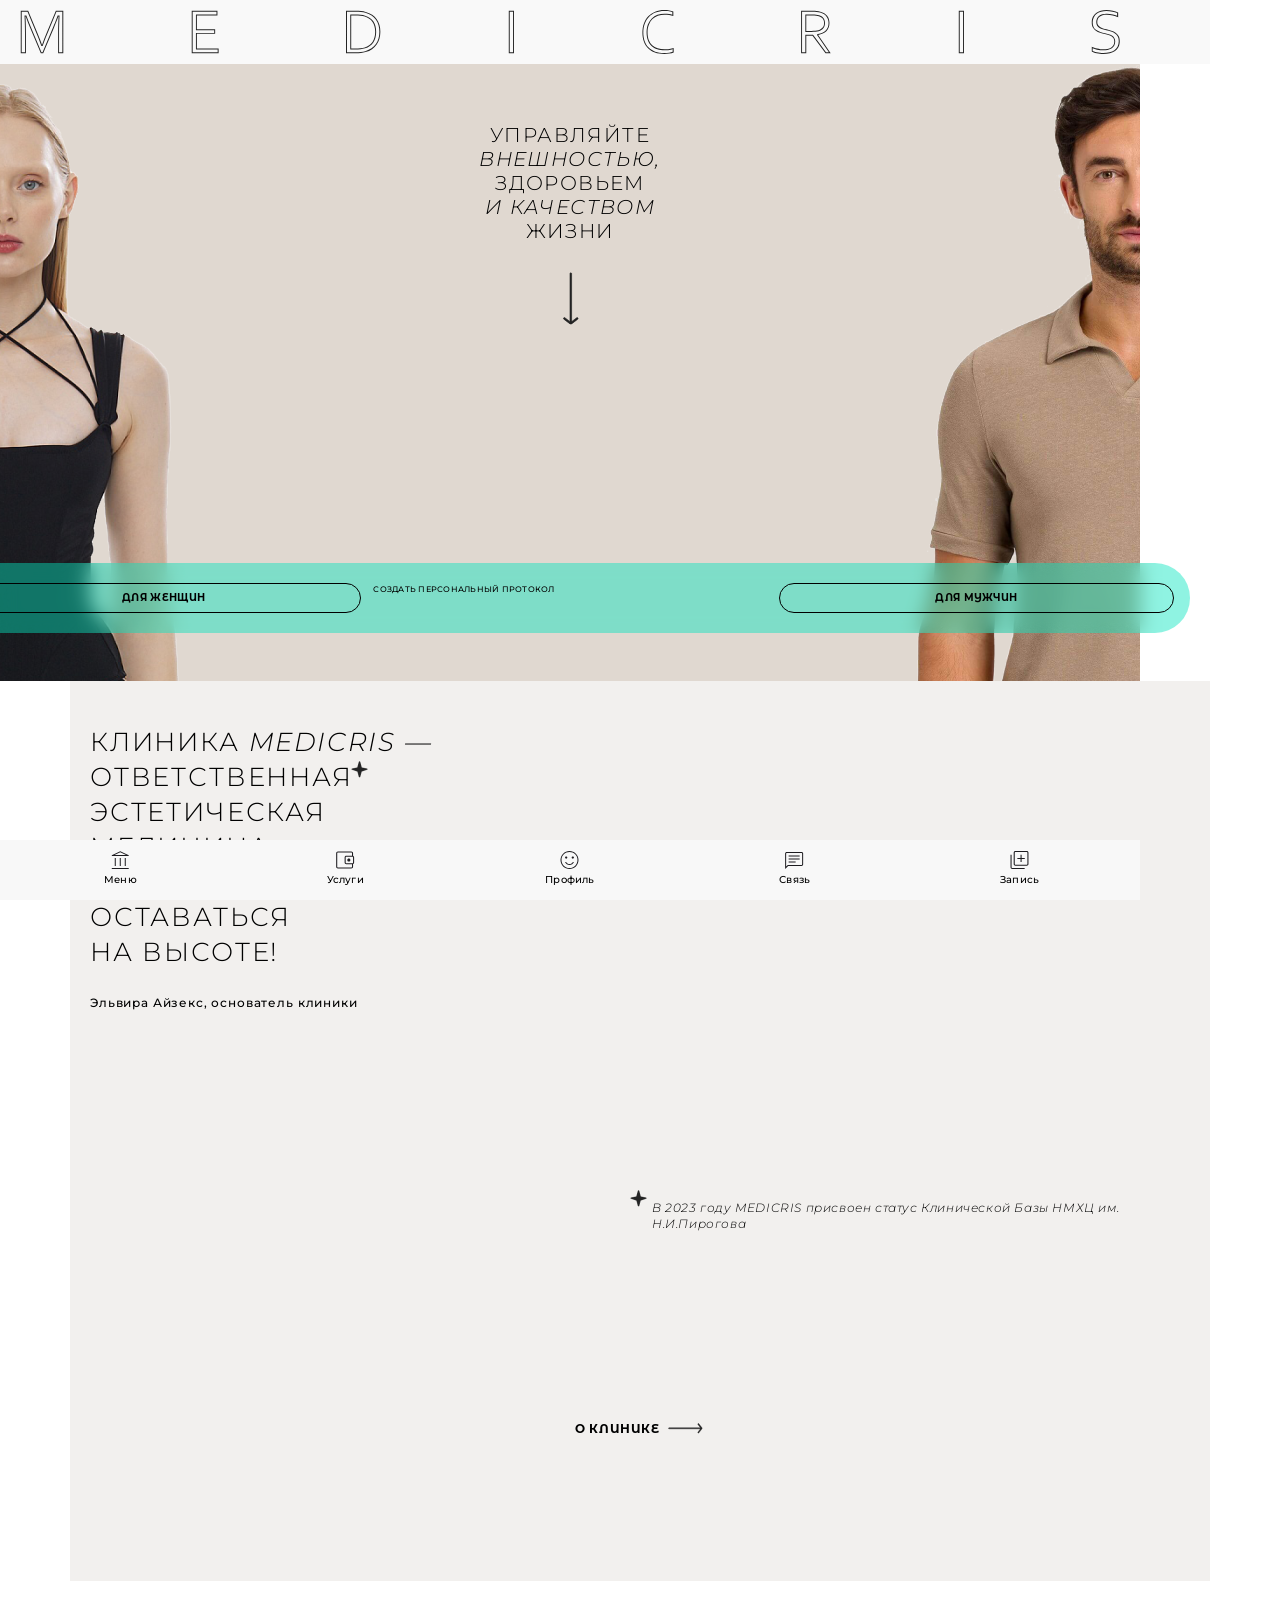
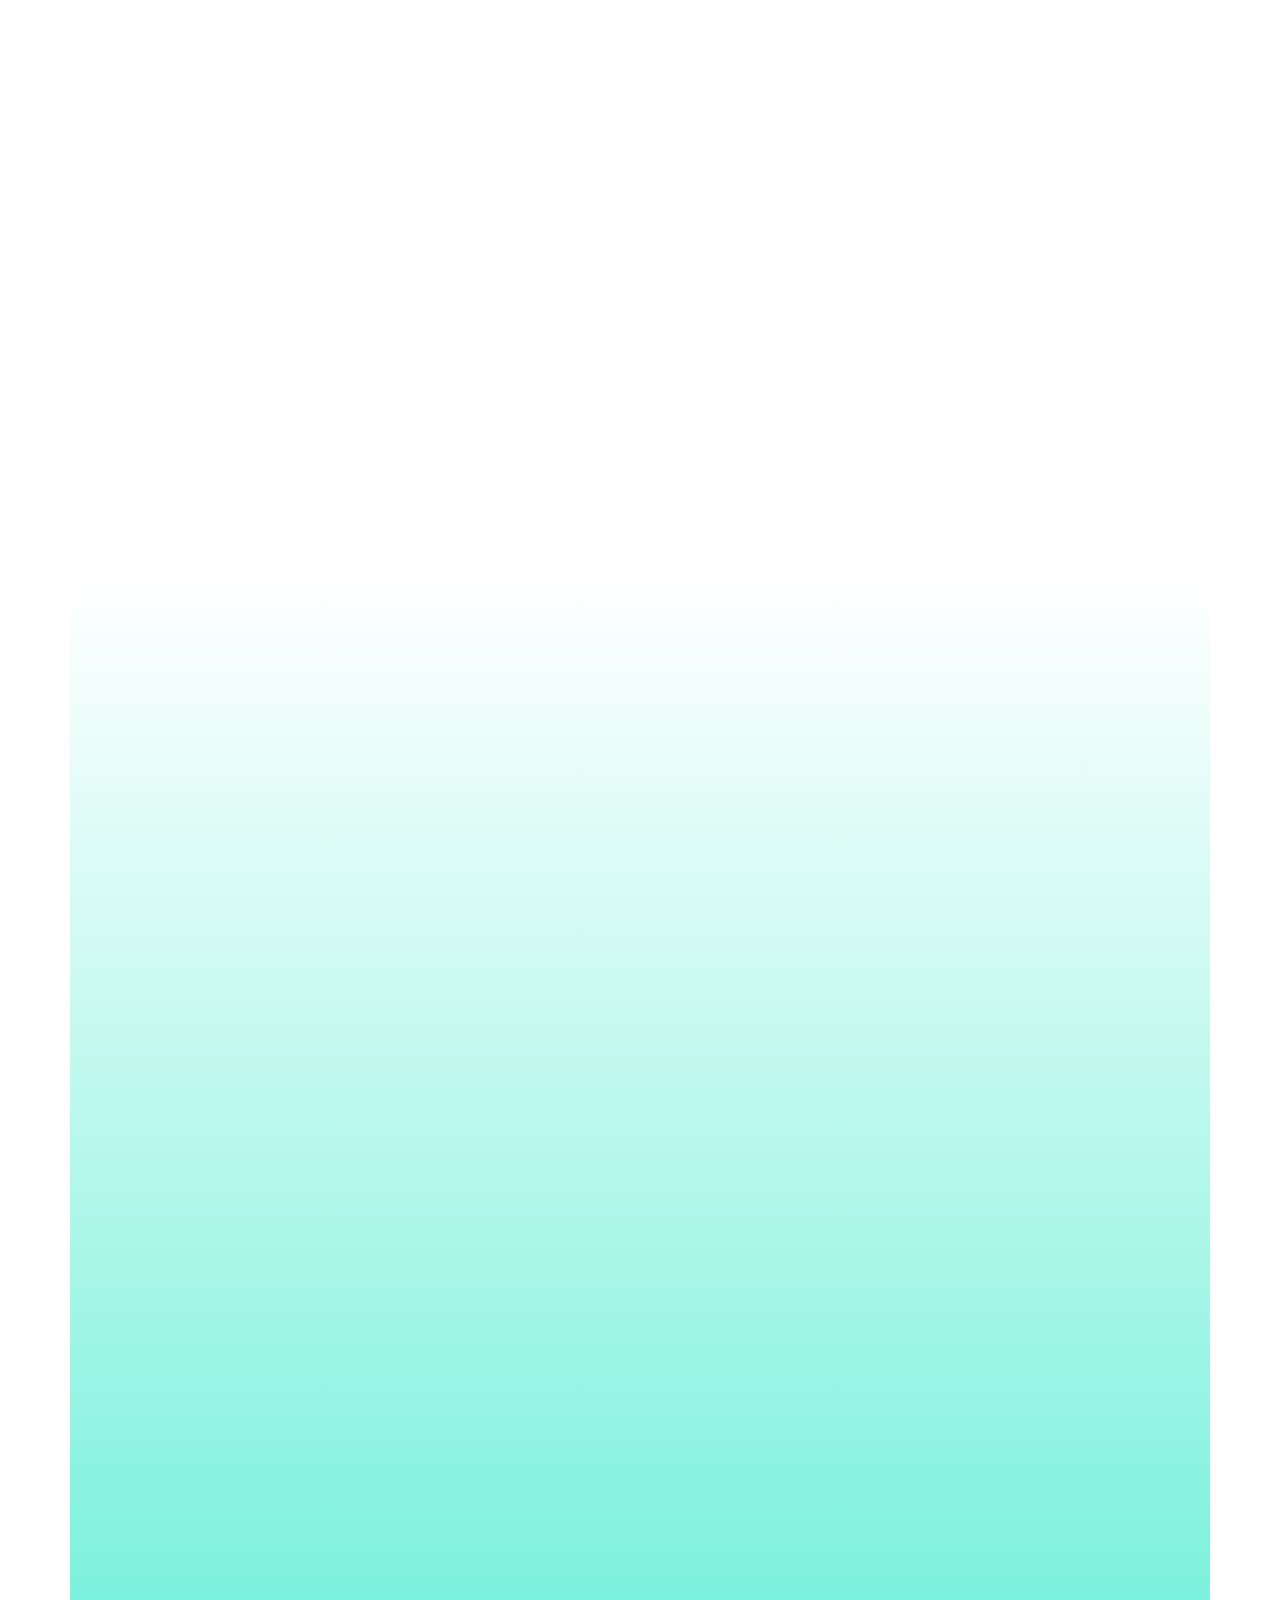
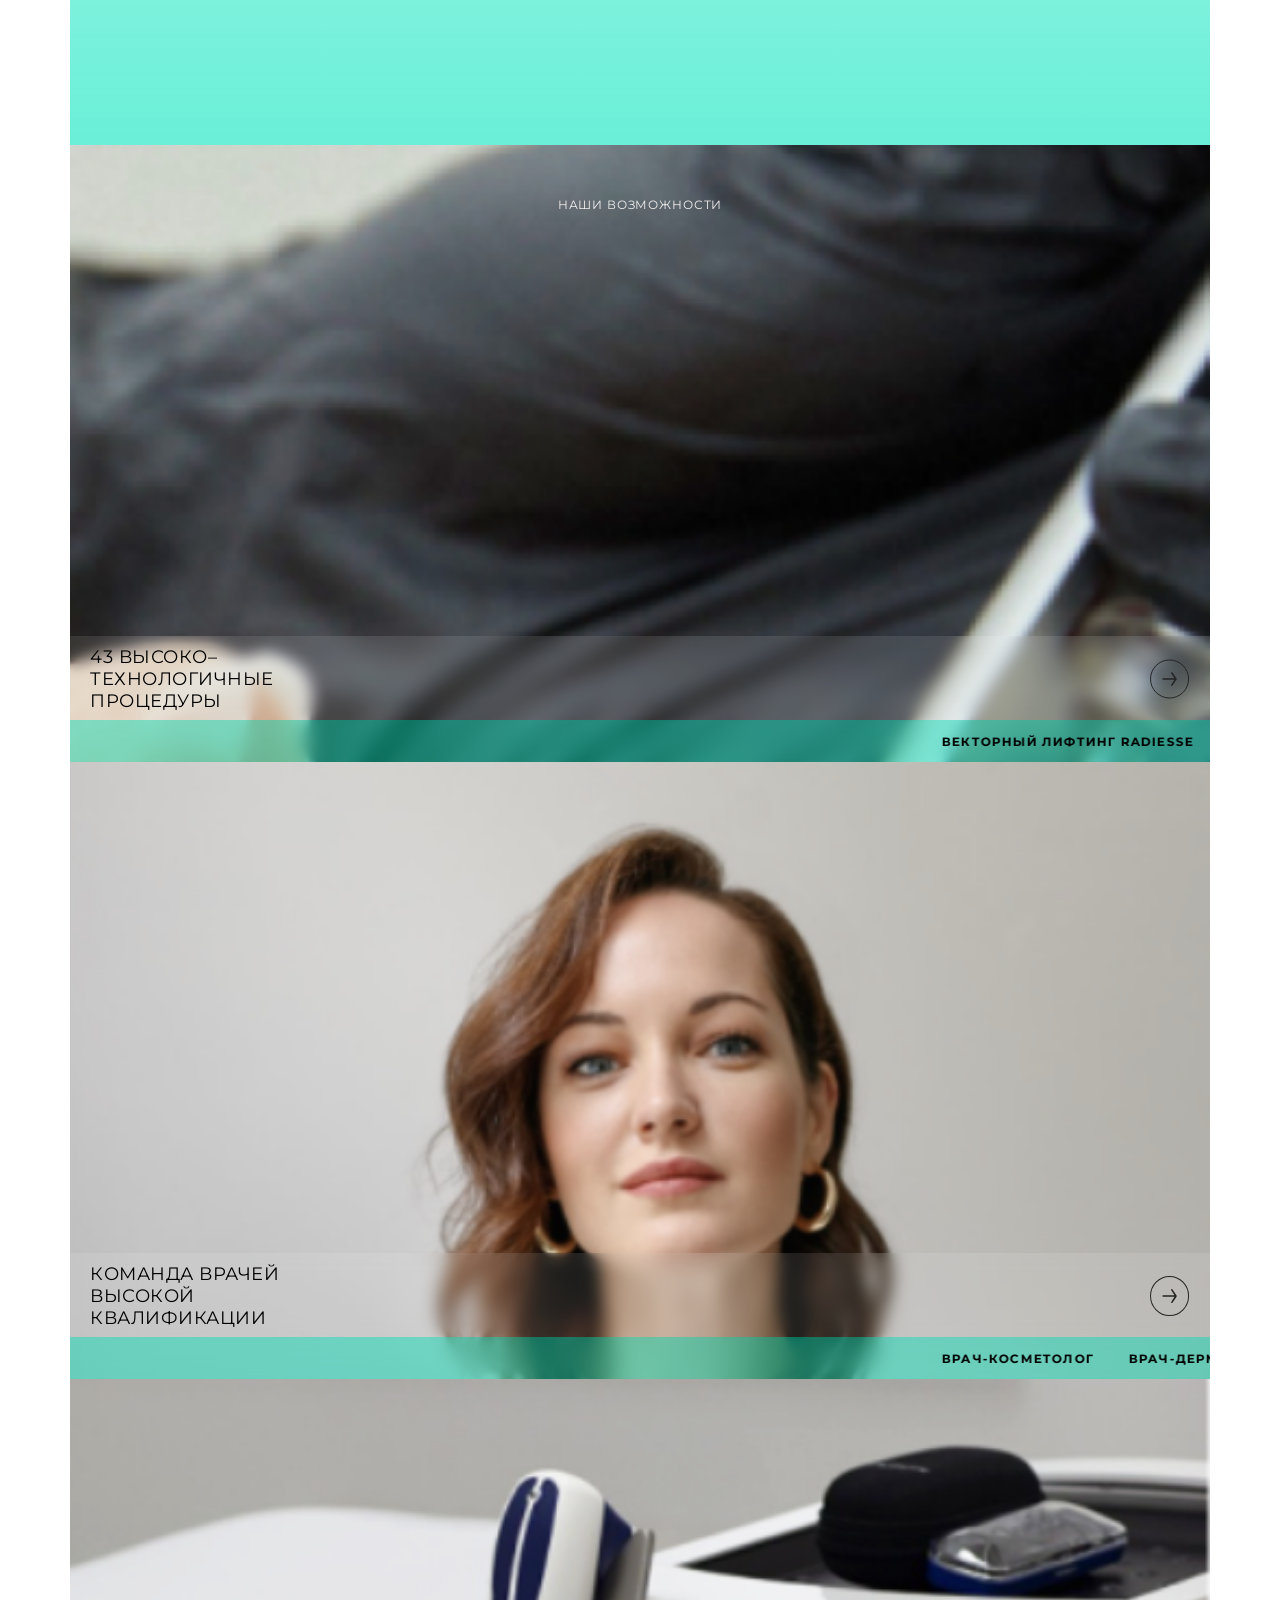
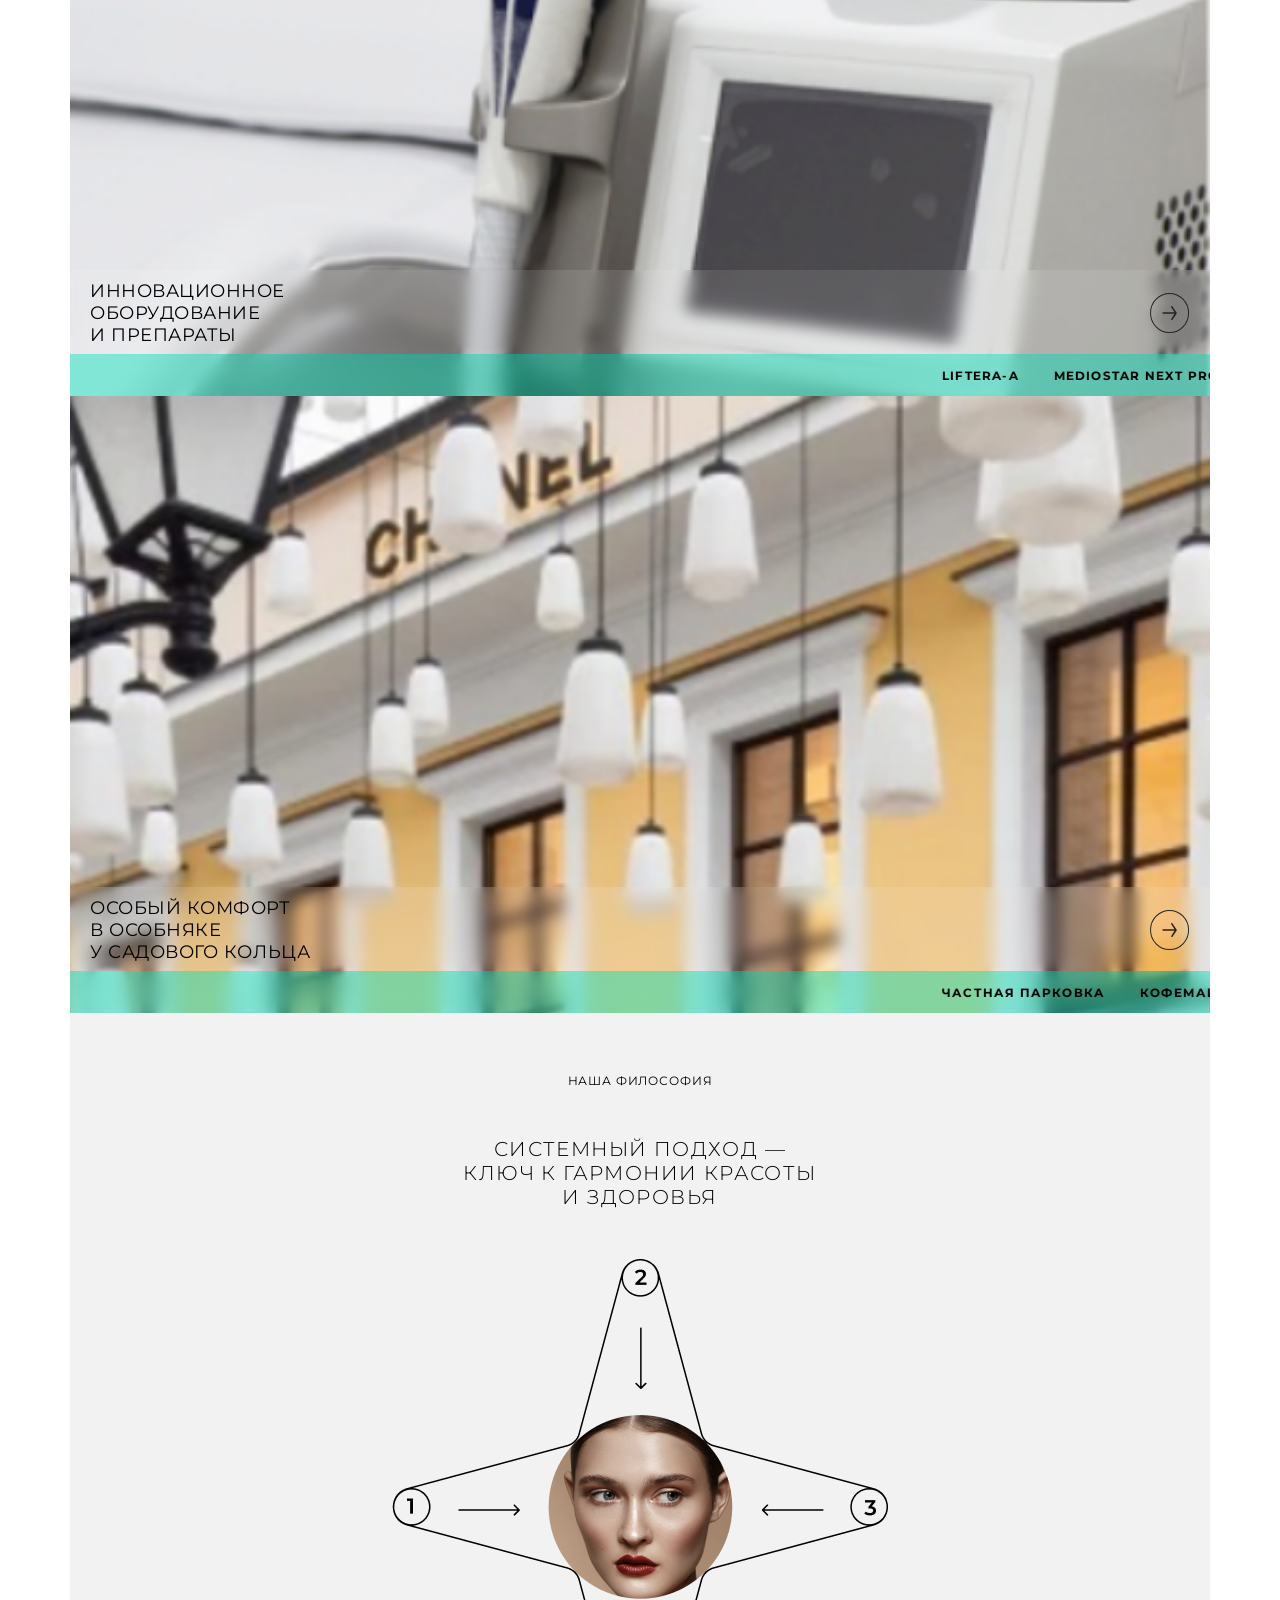
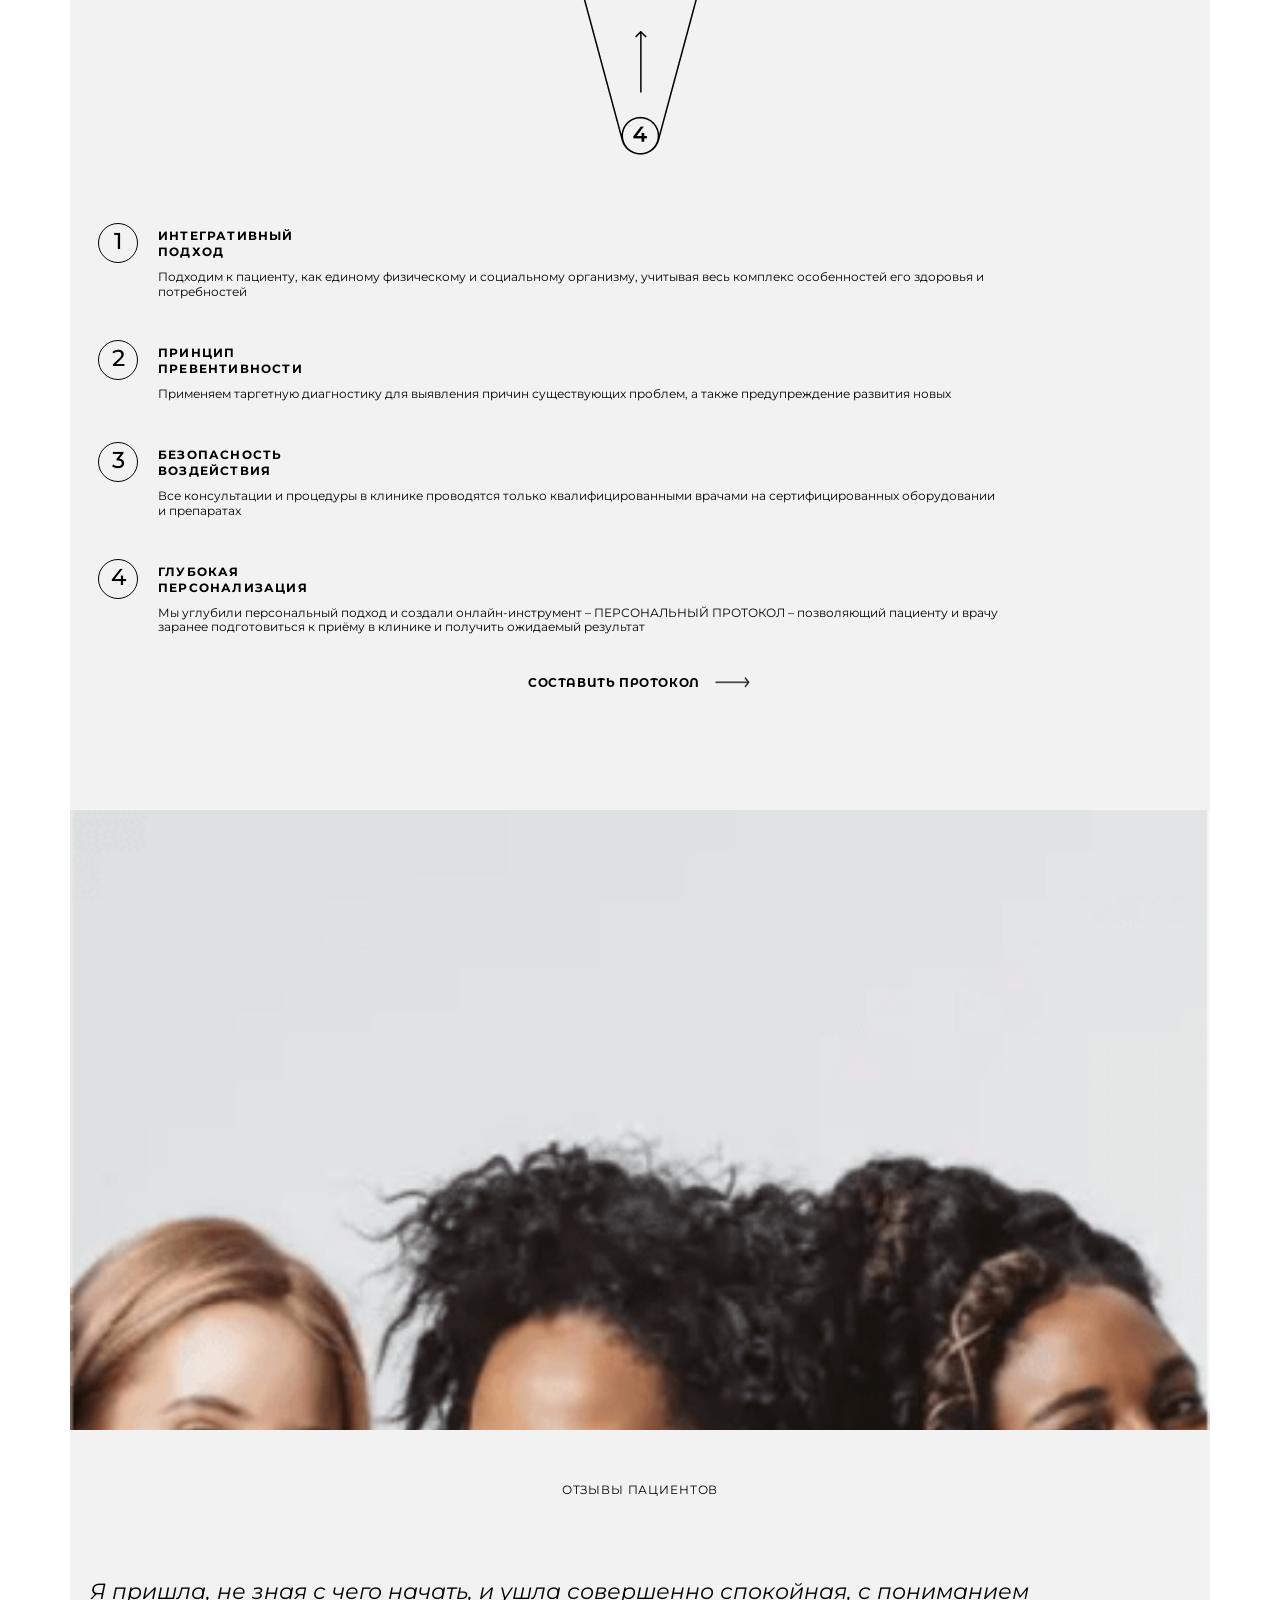
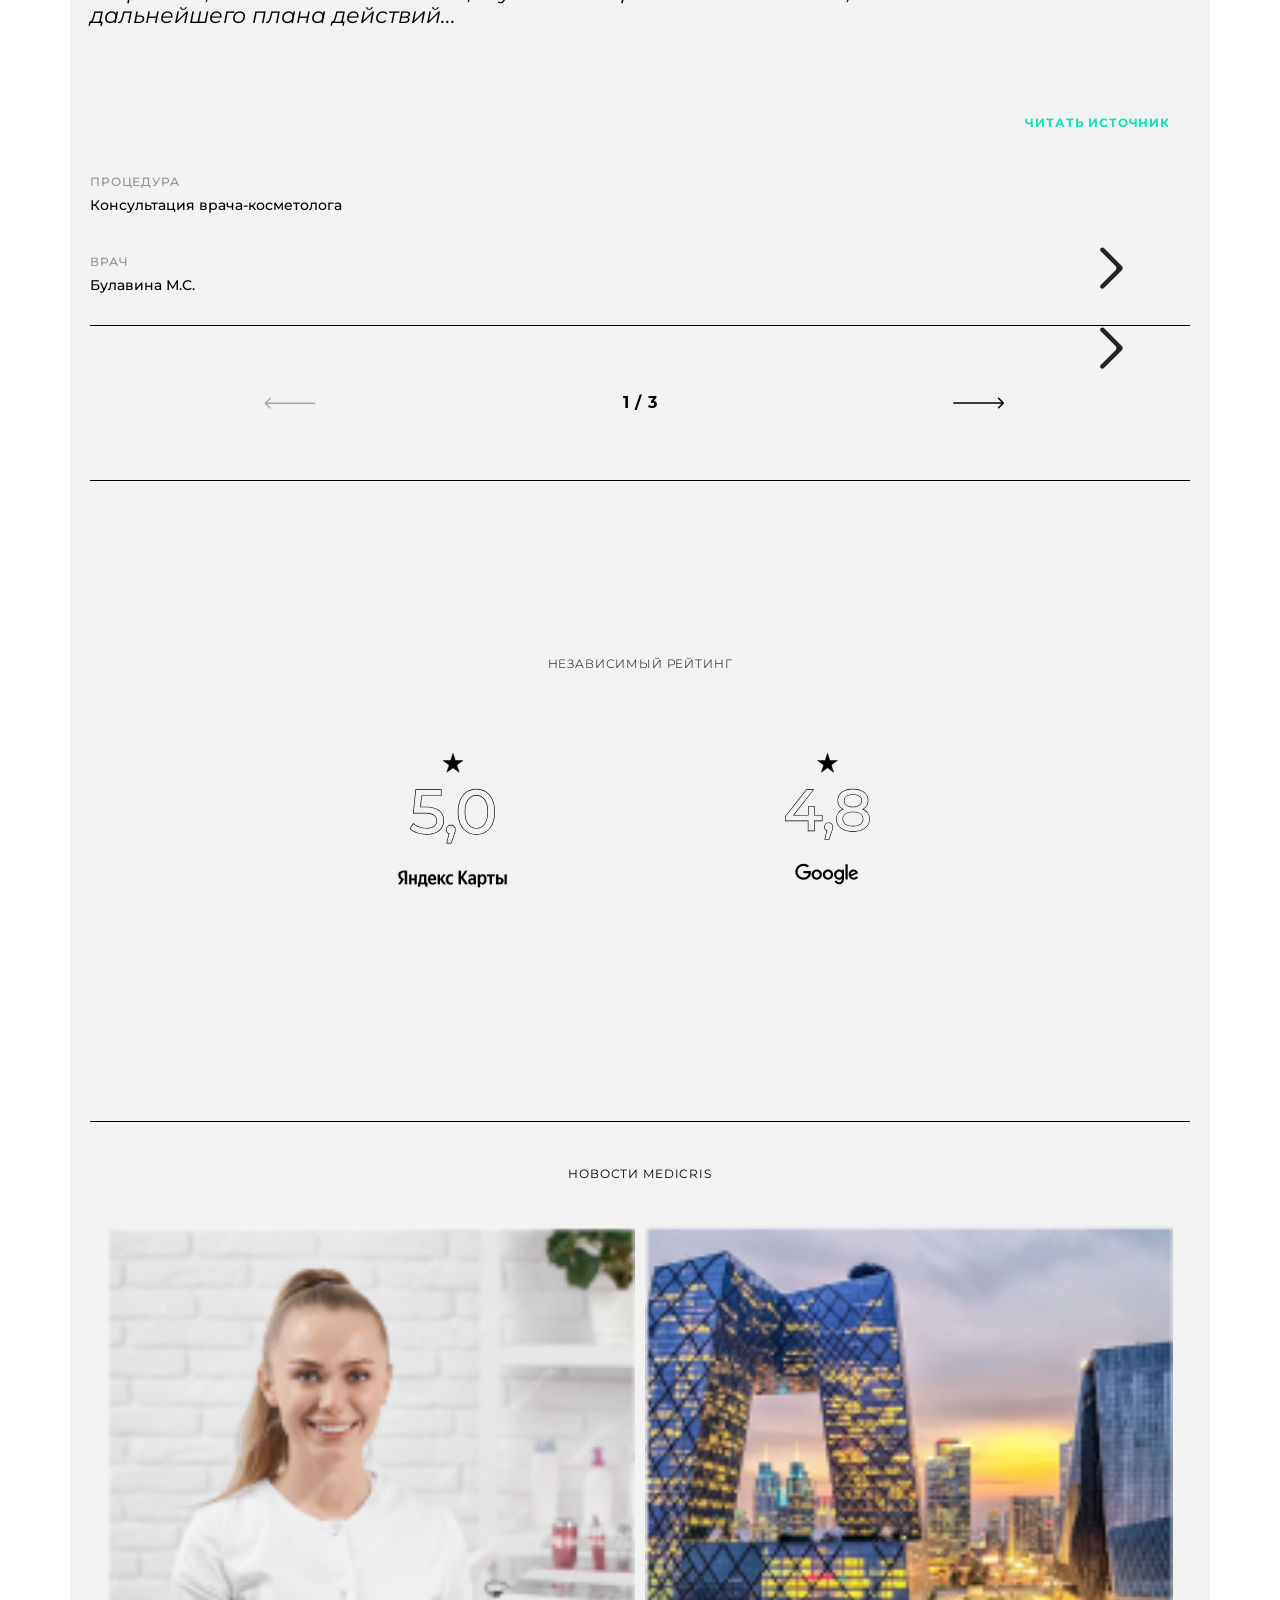
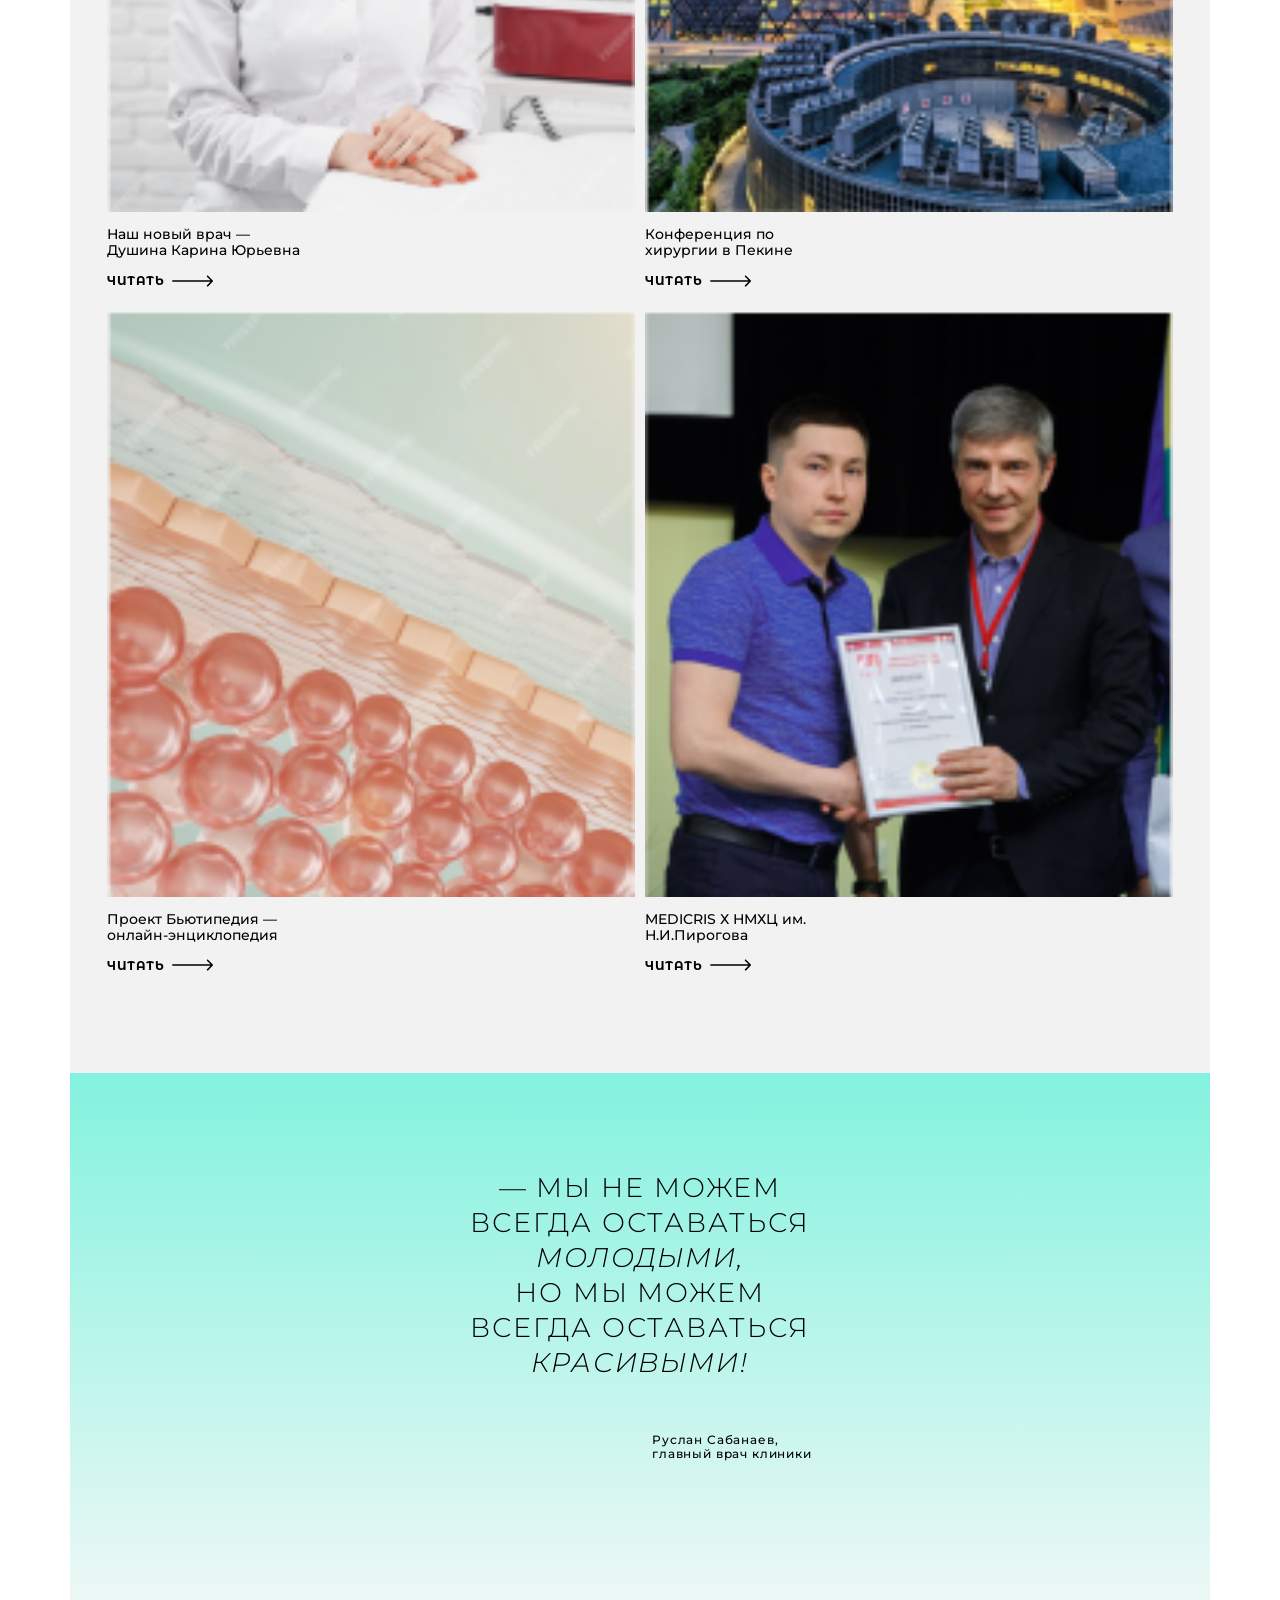
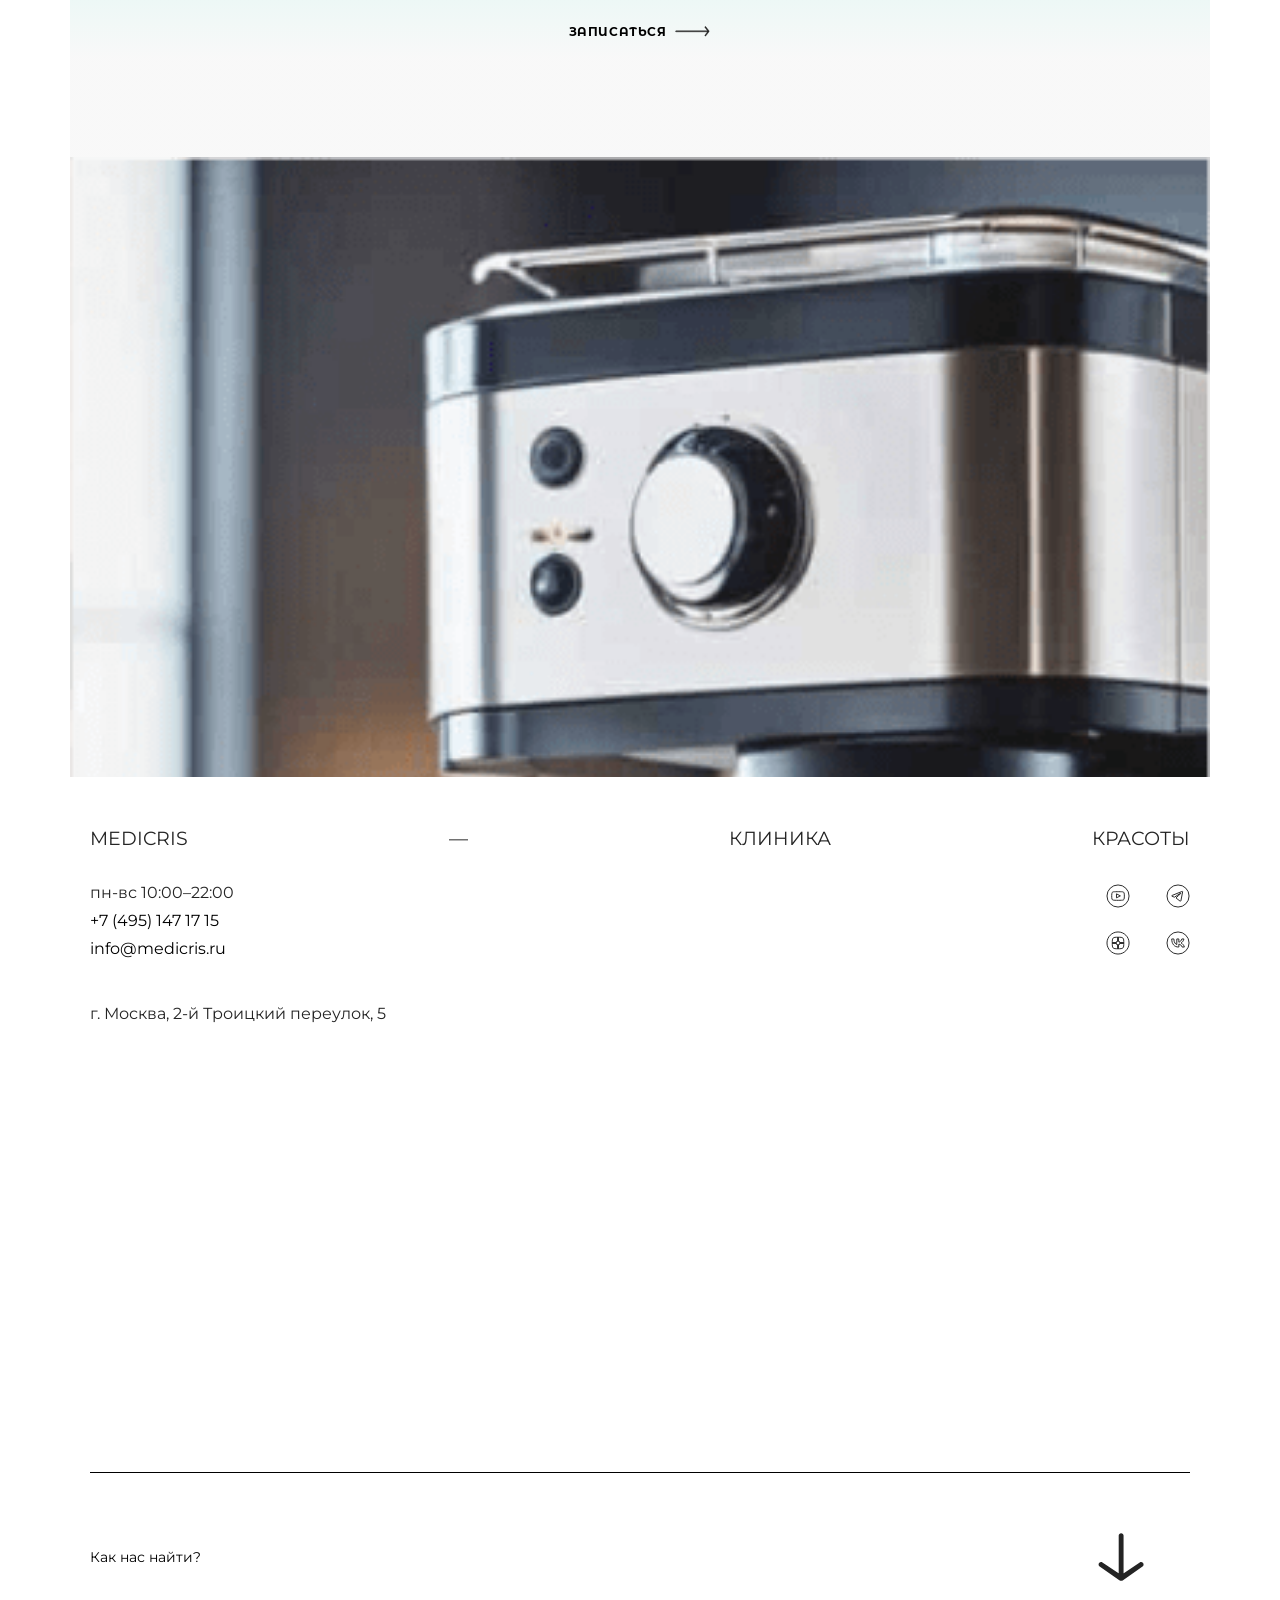
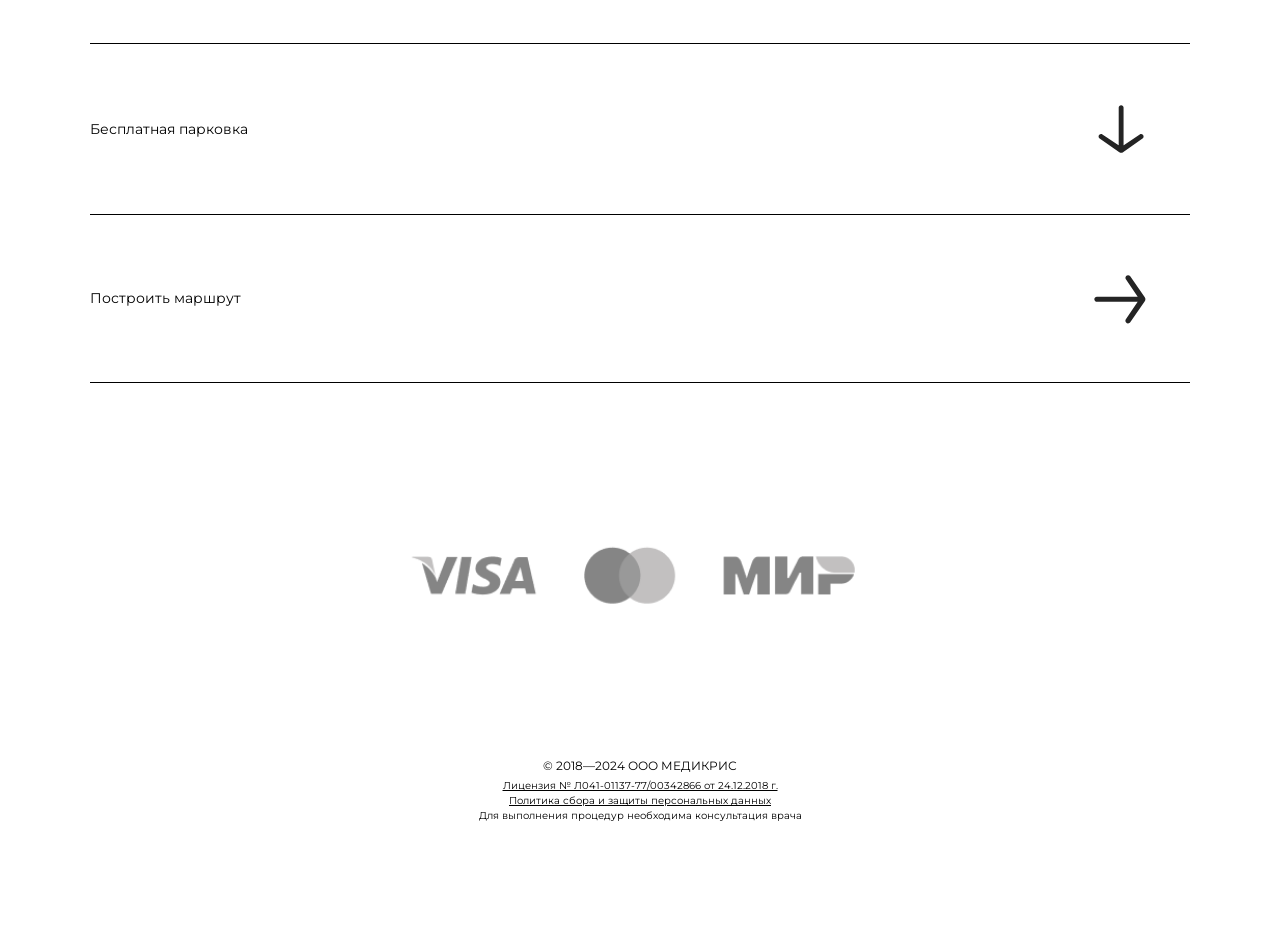
==== commit 4b65ad79: "last version" ====
--- a/index.html
+++ b/index.html
@@ -45,10 +45,10 @@
     <div class="container-sm m-0 first-page position-relative">
       <div class="row photos-wrapper"></div>
       <div
-        class="container-sm t-n-b position-absolute top-0 start-0 d-flex flex-column align-items-center text-center"
+        class="container-sm text-and-buttons position-absolute top-0 start-0 d-flex flex-column align-items-center text-center"
       >
         <div class="row">
-          <div class="col-12 t-n-b__text text-center">
+          <div class="col-12 text-and-buttons__text text-center">
             УПРАВЛЯЙТЕ<br />
             <span class="fst-italic">ВНЕШНОСТЬЮ,</span><br />
             ЗДОРОВЬЕМ<br />
@@ -58,7 +58,7 @@
         </div>
         <div class="row">
           <img
-            class="col-12 t-n-b__arrow"
+            class="col-12 text-and-buttons__arrow"
             src="media/main_page/arrow.svg"
             alt=""
           />
@@ -66,11 +66,13 @@
         <div class="row justify-items-end">
           <div class="col-12">
             <div
-              class="row t-n-b__buttons d-flex flex-row align-items-center p-2"
+              class="row text-and-buttons__buttons d-flex flex-row align-items-center p-3"
             >
-              <div class="col t-n-b__buttons__f">ДЛЯ ЖЕНЩИН</div>
-              <div class="col t-n-b__buttons__t">ПЕРСОНАЛЬНЫЙ ПРОТОКОЛ</div>
-              <div class="col t-n-b__buttons__m">ДЛЯ МУЖЧИН</div>
+              <div class="col text-and-buttons__buttons__f">ДЛЯ ЖЕНЩИН</div>
+              <div class="col text-and-buttons__buttons__t">
+                СОЗДАТЬ ПЕРСОНАЛЬНЫЙ ПРОТОКОЛ
+              </div>
+              <div class="col text-and-buttons__buttons__m">ДЛЯ МУЖЧИН</div>
             </div>
           </div>
         </div>
@@ -115,7 +117,7 @@
         <div class="d-flex flex-column row">
           <div class="col page-2__main-text">
             КЛИНИКА <span class="fst-italic">MEDICRIS —</span><br />
-            ОТВЕТСТВЕННАЯ <span class="fw-bold">*</span><br />
+            ОТВЕТСТВЕННАЯ <img src="./media/main_page/star.svg" /><br />
             ЭСТЕТИЧЕСКАЯ<br />
             МЕДИЦИНА,<br />
             ПОМОГАЮЩАЯ<br />
@@ -159,9 +161,9 @@
         </div>
         <div class="row type-2__bottom">
           <div class="col type-2__bottom__text">
-            127 ВЫСОКО–<br />
-            ТЕХНОЛОГИЧНЫХ<br />
-            ПРОЦЕДУР
+            43 ВЫСОКО–<br />
+            ТЕХНОЛОГИЧНЫЕ<br />
+            ПРОЦЕДУРЫ
           </div>
           <img
             src="media/type-2/ellipse_arr.svg"
@@ -172,7 +174,12 @@
 
         <div class="row">
           <marquee class="type-2__bottom__string col">
-            / БИОРЕВИТАЛИЗАЦИЯ &emsp; / КОНТУРНАЯ ПЛАСТИКА &emsp; / SMAS-LIFTING
+            ВЕКТОРНЫЙ ЛИФТИНГ RADIESSE &emsp;&emsp; SMAS-ЛИФТИНГ &emsp;&emsp;
+            ФОТОТЕРАПИЯ &emsp;&emsp; КОРРЕКЦИЯ ГУБ &emsp;&emsp; БИОРЕВИТАЛИЗАЦИЯ
+            &emsp;&emsp; ГРАНУЛЫ ФОРДАЙСА &emsp;&emsp; УДАЛЕНИЕ ПАППИЛОМ
+            &emsp;&emsp; УДАЛЕНИЕ РОДИНОК &emsp;&emsp; ЛАЗЕРНОЕ УДАЛЕНИЕ СОСУДОВ
+            &emsp;&emsp; ФЛЕБОЛОГИЯ &emsp;&emsp; СКЛЕРОТЕРАПИЯ &emsp;&emsp; УЗИ
+            СОСУДОВ &emsp;&emsp; ЛАЗЕРНОЕ ЛЕЧЕНИЕ ВАРИКОЗА &emsp;&emsp;
           </marquee>
         </div>
       </div>
@@ -199,7 +206,9 @@
         </div>
         <div class="row">
           <marquee class="type-2__bottom__string col">
-            ВРАЧ-КОСМЕТОЛОГ &emsp; ВРАЧ-ДЕРМАТОЛОГ
+            ВРАЧ-КОСМЕТОЛОГ &emsp;&emsp; ВРАЧ-ДЕРМАТОЛОГ &emsp;&emsp;
+            ВРАЧ-ФЛЕБОЛОГ &emsp;&emsp; ВРАЧ-ТРИХОЛОГ &emsp;&emsp; ВРАЧ-ХИРУРГ
+            &emsp;&emsp; ВРАЧ-ДЕРМАТОВЕНЕРОЛОГ &emsp;&emsp;
           </marquee>
         </div>
       </div>
@@ -226,7 +235,8 @@
         </div>
         <div class="row">
           <marquee class="type-2__bottom__string col">
-            LIFTERA-A &emsp; MEDIOSTAR NEXT PRO &emsp; PROFHILO
+            LIFTERA-A &emsp;&emsp; MEDIOSTAR NEXT PRO &emsp;&emsp; BBL
+            &emsp;&emsp; PROFHILO &emsp;&emsp; RADIESSE &emsp;&emsp; ...
           </marquee>
         </div>
       </div>
@@ -253,8 +263,9 @@
         </div>
         <div class="row">
           <marquee class="type-2__bottom__string col">
-            УВЛАЖНИТЕЛИ ВОЗДУХА &emsp; КОФЕМАШИНА &emsp; ЧАСТНАЯ ПАРКОВКА &emsp;
-            БУТИЛИРОВАННАЯ ВОДА
+            ЧАСТНАЯ ПАРКОВКА &emsp;&emsp; КОФЕМАШИНА &emsp;&emsp; КОМНАТА
+            РЕЛАКСАЦИИ &emsp;&emsp; УВЛАЖНИТЕЛИ ВОЗДУХА &emsp;&emsp; ЩЕЛОЧНАЯ
+            ВОДА &emsp;&emsp; ПАНДУС &emsp;&emsp;
           </marquee>
         </div>
       </div>
@@ -356,13 +367,11 @@
 
     <div class="container-sm feedback d-flex flex-column">
       <div class="row">
-        <div class="col fw-light feedback__title text-center">
-          ОТЗЫВЫ ПАЦИЕНТОВ
-        </div>
+        <div class="col feedback__title">ОТЗЫВЫ ПАЦИЕНТОВ</div>
       </div>
       <div class="slider-wrapper">
         <div
-          class="feedback-slide d-flex flex-column justify-content-between"
+          class="feedback-slide d-flex flex-column justify-content-between open"
           data-visible="true"
           data-slide-number="1"
         >
@@ -535,8 +544,8 @@
       <div class="row rate-row">
         <div class="col text-center rate__title">НЕЗАВИСИМЫЙ РЕЙТИНГ</div>
       </div>
-      <div class="row rate-wrapper">
-        <div class="col-6">
+      <div class="row justify-content-center rate-wrapper">
+        <div class="col-4">
           <div
             class="row d-flex flex-column justify-content-between align-items-center"
           >
@@ -552,7 +561,7 @@
             />
           </div>
         </div>
-        <div class="col-6">
+        <div class="col-4">
           <div
             class="row d-flex flex-column justify-content-between align-items-center"
           >
@@ -678,9 +687,7 @@
 
     <div class="container-sm footer fw-normal">
       <div class="row">
-        <div class="col text-center footer__title p-0 mx-0">
-          MEDICRIS — КЛИНИКА КРАСОТЫ
-        </div>
+        <div class="col footer__title mx-0">MEDICRIS — КЛИНИКА КРАСОТЫ</div>
       </div>
       <div class="row">
         <div class="col-6">
@@ -734,8 +741,13 @@
           г. Москва, 2-й Троицкий переулок, 5
         </div>
       </div>
-      <div class="row">
-        <img src="media/footer/map.png" alt="" class="col footer__map-img" />
+      <div class="row footer__map-img">
+        <iframe
+          src="https://yandex.ru/map-widget/v1/?um=constructor%3Aa0dd091228409f556d7cc77fd7f5b22833254184b99c71337f01bee78aea5f3c&amp;source=constructor"
+          width="100%"
+          height="400"
+          frameborder="0"
+        ></iframe>
       </div>
       <div class="row">
         <div class="col footer__maps">
--- a/css/pages/home.css
+++ b/css/pages/home.css
@@ -1,6 +1,5 @@
-@charset "UTF-8";
 :root {
-  --bs-body-font-family: 'Montserrat', sans-serif;
+  --bs-body-font-family: "Montserrat", sans-serif;
 }
 
 html,
@@ -20,21 +19,20 @@
 }
 
 .ma {
-  font-family: 'Montserrat alternates';
+  font-family: "Montserrat alternates";
 }
 
 .acc-1-mob {
-  font-family: 'Montserrat';
+  font-family: "Montserrat";
   font-style: normal;
   font-weight: 300;
   font-size: 26px;
   line-height: 35px;
-  /* or 135% */
   color: #242424;
 }
 
 .acc-2-mob {
-  font-family: 'Montserrat';
+  font-family: "Montserrat";
   font-style: italic;
   font-weight: 400;
   font-size: 22px;
@@ -43,62 +41,57 @@
 }
 
 .acc-3-mob {
-  font-family: 'Nunito Sans';
+  font-family: "Nunito Sans";
   font-style: normal;
   font-weight: 400;
   font-size: 15px;
   line-height: 20px;
-  /* or 133% */
   letter-spacing: 0.02em;
   text-transform: uppercase;
   color: #242424;
 }
 
 .acc-4-mob {
-  font-family: 'Nunito Sans';
+  font-family: "Nunito Sans";
   font-style: normal;
   font-weight: 700;
   font-size: 15px;
   line-height: 18px;
-  /* or 120% */
   text-transform: uppercase;
 }
 
 .acc-5-mob {
-  font-family: 'Montserrat';
+  font-family: "Montserrat";
   font-style: normal;
   font-weight: 500;
   font-size: 12px;
   line-height: 14px;
-  /* or 117% */
   letter-spacing: 0.07em;
   color: #242424;
 }
 
 .acc-6-mob {
-  font-family: 'Montserrat';
+  font-family: "Montserrat";
   font-style: normal;
   font-weight: 500;
   font-size: 10px;
   line-height: 14px;
-  /* or 140% */
   letter-spacing: 0.02em;
   color: #000000;
 }
 
 .acc-7-mob {
-  font-family: 'Nunito Sans';
+  font-family: "Nunito Sans";
   font-style: normal;
   font-weight: 400;
   font-size: 10px;
   line-height: 12px;
-  /* or 120% */
   letter-spacing: 0.02em;
   color: #000000;
 }
 
 .h1-mob {
-  font-family: 'Montserrat';
+  font-family: "Montserrat";
   font-style: normal;
   font-weight: 500;
   font-size: 22px;
@@ -109,7 +102,7 @@
 }
 
 .h2-mob {
-  font-family: 'Montserrat';
+  font-family: "Montserrat";
   font-style: normal;
   font-weight: 400;
   font-size: 20px;
@@ -120,7 +113,7 @@
 }
 
 .h3-list-mob {
-  font-family: 'Montserrat';
+  font-family: "Montserrat";
   font-style: normal;
   font-weight: 700;
   font-size: 12px;
@@ -131,18 +124,17 @@
 }
 
 .h4-mob {
-  font-family: 'Montserrat';
+  font-family: "Montserrat";
   font-style: normal;
   font-weight: 400;
   font-size: 12px;
   line-height: 135%;
-  /* or 16px */
   letter-spacing: 0.07em;
   color: #242424;
 }
 
 .h6-mob {
-  font-family: 'Montserrat';
+  font-family: "Montserrat";
   font-style: normal;
   font-weight: 400;
   font-size: 10px;
@@ -151,72 +143,64 @@
 }
 
 .body-1-mob {
-  font-family: 'Nunito Sans';
+  font-family: "Nunito Sans";
   font-style: normal;
   font-weight: 400;
   font-size: 17px;
   line-height: 18px;
-  /* or 106% */
   color: #242424;
 }
 
 .body-2-mob {
-  font-family: 'Nunito Sans';
+  font-family: "Nunito Sans";
   font-style: normal;
   font-weight: 400;
   font-size: 15px;
   line-height: 18px;
-  /* or 120% */
   color: #000000;
 }
 
 .list-1-mob {
-  font-family: 'Nunito Sans';
+  font-family: "Nunito Sans";
   font-style: normal;
   font-weight: 700;
   font-size: 12px;
   line-height: 35px;
-  /* or 292% */
   letter-spacing: 0.03em;
   text-transform: uppercase;
   color: #242424;
 }
 
 .list-2-mob {
-  font-family: 'Nunito Sans';
+  font-family: "Nunito Sans";
   font-style: normal;
   font-weight: 600;
   font-size: 11px;
   line-height: 16px;
-  /* or 145% */
   text-transform: uppercase;
   color: #242424;
 }
 
 .list-3-mob {
-  font-family: 'Montserrat';
+  font-family: "Montserrat";
   font-style: normal;
   font-weight: 600;
   font-size: 10px;
   line-height: 15px;
   padding-inline: 0;
-  /* or 150% */
   text-transform: uppercase;
   color: #242424;
 }
 
 .button-big-mob {
   box-sizing: border-box;
-  /* Auto layout */
   display: flex;
   flex-direction: row;
   justify-content: center;
   align-items: center;
   padding: 19px 75px;
   gap: 10px;
-  width: 353px;
   height: 50px;
-  /* TEXT 1 */
   border: 1px solid #242424;
   border-radius: 50px;
   font-family: Montserrat Alternates;
@@ -231,7 +215,7 @@
 }
 
 .button-1-mob {
-  font-family: 'Montserrat Alternates';
+  font-family: "Montserrat Alternates";
   font-size: 10px;
   font-weight: 700;
   line-height: 12.19px;
@@ -245,12 +229,11 @@
 }
 
 .button-2-mob {
-  font-family: 'Montserrat Alternates';
+  font-family: "Montserrat Alternates";
   font-style: normal;
   font-weight: 700;
   font-size: 12px;
   line-height: 15px;
-  /* identical to box height */
   display: flex;
   align-items: center;
   text-align: right;
@@ -264,12 +247,11 @@
 }
 
 .link-mob {
-  font-family: 'Montserrat';
+  font-family: "Montserrat";
   font-style: normal;
   font-weight: 700;
   font-size: 12px;
   line-height: 135%;
-  /* or 16px */
   display: flex;
   align-items: center;
   text-align: right;
@@ -282,7 +264,7 @@
 }
 
 .filter-2-mob {
-  font-family: 'Montserrat Alternates';
+  font-family: "Montserrat Alternates";
   font-style: normal;
   font-weight: 700;
   font-size: 10px;
@@ -325,7 +307,6 @@
   padding: 0px;
   flex: 1;
   height: 493px;
-  /* FON 2 PAGE */
   background: #d9d9d9;
 }
 .methods .methods-l__head {
@@ -346,7 +327,7 @@
 .methods .methods-l__head_bottom {
   margin-top: 26px;
   margin-bottom: 10px;
-  font-family: 'Nunito Sans';
+  font-family: "Nunito Sans";
   font-size: 8px;
   font-weight: 700;
   line-height: 12px;
@@ -361,7 +342,7 @@
   padding: 0px;
 }
 .methods .methods-l__body_item {
-  font-family: 'Nunito Sans';
+  font-family: "Nunito Sans";
   font-size: 12px;
   font-weight: 700;
   line-height: 16px;
@@ -383,7 +364,6 @@
   padding: 0px;
   flex: 1;
   height: 493px;
-  /* FON 2 PAGE */
   background: #f2f2f2;
 }
 .methods .methods-r__head {
@@ -408,7 +388,7 @@
 .methods .methods-r__head_bottom {
   margin-top: 26px;
   margin-bottom: 10px;
-  font-family: 'Nunito Sans';
+  font-family: "Nunito Sans";
   font-size: 8px;
   font-weight: 700;
   line-height: 12px;
@@ -438,7 +418,7 @@
   width: 100%;
 }
 .methods .methods-r__body_item {
-  font-family: 'Nunito Sans';
+  font-family: "Nunito Sans";
   font-size: 12px;
   font-weight: 700;
   line-height: 16px;
@@ -452,7 +432,7 @@
 }
 .methods .methods-r__body_item_2 {
   height: 64px;
-  font-family: 'Nunito Sans';
+  font-family: "Nunito Sans";
   font-size: 12px;
   font-weight: 700;
   line-height: 16px;
@@ -501,65 +481,57 @@
 }
 
 .first-page {
-  position: relative;
-  height: 617px;
-  width: 100%;
-  background-color: rgba(235, 232, 229, 0.6);
+  width: 100%;
+  background: #e0d8d0;
 }
 .first-page .photos-wrapper {
   height: 617px;
-  background:
-    url(../../media/main_page/m.png) right top no-repeat,
-    url(../../media/main_page/f.png) left top no-repeat;
+  background: url(../../media/main_page/m.png) right top no-repeat, url(../../media/main_page/f.png) left top no-repeat;
 }
 .first-page .photos-wrapper__item {
-  height: 617px;
   width: auto;
   overflow-y: hidden;
 }
-.first-page .t-n-b {
-  height: 677px;
-  padding-top: 37px;
+.first-page .text-and-buttons {
+  padding-top: 59px;
   padding-bottom: 0;
 }
-.first-page .t-n-b__text {
-  /* УПРАВЛЯЙТЕ ВНЕШНОСТЬЮ, ЗДОРОВЬЕМ И КАЧЕСТВОМ ЖИЗНИ */
+.first-page .text-and-buttons__text {
   height: 120px;
-  font-family: 'Montserrat';
+  font-family: "Montserrat";
   font-style: normal;
   font-weight: 300;
   font-size: 20px;
   line-height: 24px;
-  /* or 120% */
   text-align: center;
   letter-spacing: 0.07em;
   color: #000000;
   mix-blend-mode: darken;
 }
-.first-page .t-n-b__arrow {
-  width: 40px;
-  margin-top: 70px;
-  opacity: 0.6;
-}
-.first-page .t-n-b__buttons {
+.first-page .text-and-buttons__arrow {
+  height: 50px;
+  width: 77px;
+  margin-top: 30px;
+  transform: rotate(90deg);
+}
+.first-page .text-and-buttons__buttons {
   background-color: rgba(8, 229, 190, 0.45);
   backdrop-filter: blur(10px);
   color: #000;
-  width: 360px;
   border-radius: 50px;
   margin-left: 20px;
   margin-right: 20px;
-  margin-top: 252px;
+  margin-top: 240px;
   min-height: 70px;
-}
-.first-page .t-n-b__buttons__f,
-.first-page .t-n-b__buttons__m {
+  width: calc(100vw - 40px);
+}
+.first-page .text-and-buttons__buttons__f, .first-page .text-and-buttons__buttons__m {
   border: #000 solid 1px;
   border-radius: 50px;
   padding: 14px 0;
   width: 106px;
   height: 10.83px;
-  font-family: 'Montserrat Alternates';
+  font-family: "Montserrat Alternates";
   font-style: normal;
   font-weight: 700;
   font-size: 10px;
@@ -571,20 +543,15 @@
   letter-spacing: 0.03em;
   color: #000000;
 }
-.first-page .t-n-b__buttons__t {
-  /* ПЕРСОНАЛЬНЫЙ ПРОТОКОЛ */
+.first-page .text-and-buttons__buttons__t {
   width: 114px;
   height: 26px;
-  font-family: 'Montserrat';
-  font-style: normal;
+  font-family: Montserrat;
+  font-size: 8.43px;
   font-weight: 500;
-  font-size: 12px;
-  line-height: 13px;
-  /* or 108% */
-  display: flex;
-  justify-content: center;
-  align-items: center;
-  text-align: center;
+  line-height: 9.94px;
+  letter-spacing: 0.03em;
+  display: flex;
   color: #000000;
 }
 
@@ -601,69 +568,57 @@
   z-index: -2;
 }
 .page-2__main-text {
-  margin-top: 84px;
-  /* КЛИНИКА MEDICRIS — ОТВЕТСТВЕННАЯ* ЭСТЕТИЧЕСКАЯ МЕДИЦИНА, ПОМОГАЮЩАЯ ОСТАВАТЬСЯ НА ВЫСОТЕ! */
-  width: 100%;
-  height: 467.56px;
-  font-family: 'Montserrat';
+  margin-top: 44px;
+  width: 100%;
+  font-family: "Montserrat";
   font-style: normal;
   font-weight: 300;
   font-size: 26px;
   line-height: 35px;
-  /* or 135% */
-  letter-spacing: 0.07em;
-  color: #000000;
+  letter-spacing: 0.07em;
+  color: #000000;
+}
+.page-2__main-text img {
+  margin-top: -20px;
+  margin-left: -10px;
 }
 .page-2__subtext {
   margin-top: 26px;
-  /* Эльвира Айзекс, основатель клиники */
   width: 292px;
   height: 14px;
-  font-family: 'Montserrat';
+  font-family: "Montserrat";
   font-style: normal;
   font-weight: 500;
   font-size: 12px;
   line-height: 14px;
-  /* identical to box height, or 117% */
   display: flex;
   align-items: center;
   letter-spacing: 0.07em;
   color: #000000;
 }
 .page-2__note {
-  /* В 2023 году MEDICRIS присвоен статус Клинической Базы НМХЦ им. Н.И.Пирогова */
-  width: 171.39px;
-  height: 137.83px;
-  font-family: 'Montserrat';
+  font-family: "Montserrat";
   font-style: italic;
   font-weight: 300;
   font-size: 12px;
   line-height: 16px;
-  /* or 133% */
   letter-spacing: 0.05em;
   color: #000000;
   position: relative;
 }
 .page-2__note::before {
-  content: '*';
-  left: -5px;
-  top: 5px;
+  content: url("../../media/main_page/star.svg");
+  left: -10px;
+  top: -10px;
   position: absolute;
-  font-weight: bold;
-  font-size: 26px;
-  font-style: normal;
 }
 .page-2__link {
-  margin-bottom: 135px;
+  margin-bottom: 145px;
 }
 
 .gradient {
   height: 1764px;
-  background: linear-gradient(
-    180deg,
-    rgba(8, 229, 190, 0) 34%,
-    rgba(8, 229, 190, 0.6) 99.5%
-  );
+  background: linear-gradient(180deg, rgba(8, 229, 190, 0) 34%, rgba(8, 229, 190, 0.6) 99.5%);
   mix-blend-mode: multiply;
 }
 
@@ -681,16 +636,14 @@
   z-index: 1;
 }
 .type-2__header {
-  /* НАШИ ВОЗМОЖНОСТИ */
   width: 100%;
   height: 16px;
   top: 52px;
-  font-family: 'Montserrat';
+  font-family: "Montserrat";
   font-style: normal;
   font-weight: 400;
   font-size: 12px;
   line-height: 135%;
-  /* or 16px */
   display: flex;
   justify-content: center;
   align-items: center;
@@ -705,16 +658,14 @@
   padding: 10px 20px;
 }
 .type-2__bottom__text {
-  /* 127 ВЫСОКО–ТЕХНОЛОГИЧНЫХ ПРОЦЕДУР */
   padding: 0;
   width: 278.67px;
   height: 66px;
-  font-family: 'Montserrat';
+  font-family: "Montserrat";
   font-style: normal;
   font-weight: 400;
   font-size: 18px;
   line-height: 22px;
-  /* or 122% */
   display: flex;
   align-items: center;
   letter-spacing: 0.03em;
@@ -722,22 +673,19 @@
 }
 .type-2__bottom__link {
   padding: 0;
-  width: 58px;
-  transform: rotate(270deg);
+  width: 40px;
 }
 .type-2__bottom__string {
-  /* MOVING STROKE */
   width: 100%;
   height: 42px;
   background-color: rgba(8, 229, 190, 0.45);
   backdrop-filter: blur(10px);
   padding: 14px 0;
-  font-family: 'Montserrat';
+  font-family: "Montserrat";
   font-style: normal;
   font-weight: 700;
   font-size: 12px;
   line-height: 15px;
-  /* identical to box height */
   letter-spacing: 0.1em;
   color: #000000;
 }
@@ -756,12 +704,11 @@
   height: 19px;
 }
 .menu__text {
-  font-family: 'Montserrat';
+  font-family: "Montserrat";
   font-style: normal;
   font-weight: 500;
   font-size: 10px;
   line-height: 16px;
-  /* or 160% */
   text-align: center;
   letter-spacing: 0.02em;
   color: #000000;
@@ -769,7 +716,7 @@
 }
 
 .abilities {
-  background: url('../../media/type-2/bg1.webp');
+  background: url("../../media/type-2/bg1.webp");
   background-size: cover;
   position: sticky;
   top: 65px;
@@ -790,7 +737,7 @@
   z-index: 4;
   position: sticky;
   top: 65px;
-  background: url('../../media/type-2/bg2.webp');
+  background: url("../../media/type-2/bg2.webp");
   background-size: cover;
 }
 
@@ -798,7 +745,7 @@
   z-index: 5;
   position: sticky;
   top: 65px;
-  background: url('../../media/type-2/bg3.webp');
+  background: url("../../media/type-2/bg3.webp");
   background-size: cover;
 }
 
@@ -806,25 +753,20 @@
   z-index: 6;
   position: sticky;
   top: 65px;
-  background: url('../../media/type-2/bg4.webp');
+  background: url("../../media/type-2/bg4.webp");
   background-size: cover;
 }
 
 .philosofy {
-  height: 619px;
-  padding-top: 50px;
+  padding-top: 60px;
   background-color: #f2f2f2;
 }
 .philosofy__title {
-  /* НАША ФИЛОСОФИЯ */
-  width: 353px;
-  height: 16px;
-  font-family: 'Montserrat';
-  font-style: normal;
-  font-weight: 300;
+  font-family: "Montserrat";
+  font-style: normal;
+  font-weight: 400;
   font-size: 12px;
   line-height: 135%;
-  /* or 16px */
   display: flex;
   align-items: center;
   text-align: center;
@@ -832,30 +774,26 @@
   color: #000000;
 }
 .philosofy__text {
-  /* СИСТЕМНЫЙ ПОДХОД — КЛЮЧ К ГАРМОНИИ КРАСОТЫ И ЗДОРОВЬЯ */
-  height: 120px;
-  font-family: 'Montserrat';
+  font-family: "Montserrat";
   font-style: normal;
   font-weight: 300;
   font-size: 20px;
   line-height: 24px;
-  /* or 120% */
-  text-align: center;
-  letter-spacing: 0.07em;
-  padding-top: 30px;
+  text-align: center;
+  letter-spacing: 0.07em;
+  padding-top: 48px;
   color: #000000;
   mix-blend-mode: darken;
 }
 .philosofy__img {
   width: 100%;
-  padding: 20px;
+  padding: 45px 20px;
 }
 
 .principle {
   background-color: #f2f2f2;
   padding: 20px;
   width: 100%;
-  height: 686px;
 }
 .principle-wrapper {
   margin-bottom: 20px;
@@ -880,31 +818,29 @@
 }
 .principle-wrapper__text {
   margin-bottom: 20px;
-  width: 293px;
-  font-family: Montserrat;
-  font-size: 12px;
-  font-weight: 300;
+  font-family: Montserrat;
+  font-size: 12px;
+  font-weight: 400;
   line-height: 14.88px;
   text-align: left;
 }
 .principle-wrapper__link {
-  margin-bottom: 20px;
+  margin-bottom: 100px;
 }
 
 .arrow-link__img {
-  height: 40px;
-  transform: rotate(270deg);
-  margin-left: 20px;
+  height: 11px;
+  width: 40px;
+  margin-left: 5px;
 }
 .arrow-link__text {
   width: 83px;
   height: 15px;
-  font-family: 'Montserrat Alternates';
+  font-family: "Montserrat Alternates";
   font-style: normal;
   font-weight: 700;
   font-size: 12px;
   line-height: 15px;
-  /* identical to box height */
   display: flex;
   justify-content: center;
   align-items: center;
@@ -922,7 +858,6 @@
 }
 
 .feedback {
-  height: 618px;
   padding: 52px 20px;
   padding-bottom: 0;
   color: #000 !important;
@@ -931,10 +866,10 @@
 .feedback__title {
   font-family: Montserrat;
   font-size: 12px;
-  font-weight: 300;
+  font-weight: 400;
   line-height: 16.2px;
   letter-spacing: 0.07em;
-  text-align: left;
+  text-align: center;
 }
 .feedback__text {
   margin-top: 81px;
@@ -947,16 +882,14 @@
 }
 .feedback__source {
   align-self: flex-end;
-  padding-right: 30px;
-  /* ЧИТАТЬ ИСТОЧНИК */
+  padding-right: 20px;
   width: 141px;
   height: 16px;
-  font-family: 'Montserrat';
+  font-family: "Montserrat";
   font-style: normal;
   font-weight: 700;
   font-size: 12px;
   line-height: 135%;
-  /* or 16px */
   letter-spacing: 0.07em;
   color: #08e5be;
 }
@@ -1019,12 +952,11 @@
 .feedback__scroller__text {
   width: 20px;
   padding: 0;
-  font-family: 'Montserrat Alternates';
+  font-family: "Montserrat Alternates";
   font-style: normal;
   font-weight: 700;
   font-size: 16px;
   line-height: 20px;
-  /* identical to box height */
   display: flex;
   justify-content: center;
   align-items: center;
@@ -1032,13 +964,21 @@
   letter-spacing: 0.05em;
   color: #000000;
 }
-
-[data-visible='false'] {
+.feedback-slide {
+  transition: all 500ms ease;
+  position: relative;
+  left: 0;
+  transform: translate(100vw, 0);
+}
+.feedback-slide.open {
+  transform: translate(0, 0);
+}
+
+[data-visible=false] {
   display: none !important;
 }
 
 .rate {
-  height: 618px;
   background-color: #f2f2f2;
   padding: 0 20px;
   padding-bottom: 0;
@@ -1054,6 +994,10 @@
   letter-spacing: 0.07em;
   text-align: left;
 }
+.rate__star {
+  height: 21px;
+  padding: 0;
+}
 .rate__number {
   width: 111px;
   height: 89px;
@@ -1063,8 +1007,7 @@
   padding-bottom: 225px;
 }
 .rate__subtitle {
-  width: 111px;
-  height: 23px;
+  max-height: 37px;
   object-fit: scale-down;
   padding: 0;
 }
@@ -1074,11 +1017,7 @@
   width: 100%;
 }
 .rate_gradient {
-  background: linear-gradient(
-    180deg,
-    rgba(8, 229, 190, 0.5) 0%,
-    rgba(242, 242, 242, 0.5) 85.5%
-  );
+  background: linear-gradient(180deg, rgba(8, 229, 190, 0.5) 0%, rgba(242, 242, 242, 0.5) 85.5%);
   background-color: #f2f2f2;
 }
 
@@ -1102,7 +1041,7 @@
 }
 .news-arrow__text {
   height: 15px;
-  font-family: 'Montserrat Alternates';
+  font-family: "Montserrat Alternates";
   font-style: normal;
   font-weight: 700;
   font-size: 12px;
@@ -1130,15 +1069,12 @@
 }
 .news__title {
   padding: 52px;
-  /* НОВОСТИ MEDICRIS */
-  width: 353px;
   height: 16px;
-  font-family: 'Montserrat';
-  font-style: normal;
-  font-weight: 300;
+  font-family: "Montserrat";
+  font-style: normal;
+  font-weight: 400;
   font-size: 12px;
   line-height: 135%;
-  /* or 16px */
   display: flex;
   justify-content: center;
   align-items: center;
@@ -1149,21 +1085,14 @@
 
 .message {
   z-index: 1;
-  height: 673px;
-  background: linear-gradient(
-    180deg,
-    rgba(8, 229, 190, 0.5) 0%,
-    rgba(242, 242, 242, 0.5) 85.5%
-  );
+  background: linear-gradient(180deg, rgba(8, 229, 190, 0.5) 0%, rgba(242, 242, 242, 0.5) 85.5%);
 }
 .message__text {
-  width: 352.43px;
-  font-family: 'Montserrat';
+  font-family: "Montserrat";
   font-style: normal;
   font-weight: 300;
   font-size: 27px;
   line-height: 35px;
-  /* or 130% */
   text-align: center;
   letter-spacing: 0.07em;
   color: #000000;
@@ -1172,7 +1101,7 @@
 .message__author {
   margin-top: 53px;
   line-height: 14px;
-  font-family: 'Montserrat';
+  font-family: "Montserrat";
   font-size: 12px;
   font-weight: 500;
   line-height: 14px;
@@ -1180,7 +1109,8 @@
   text-align: left;
 }
 .message__link {
-  margin-top: 187px;
+  padding-top: 171px;
+  padding-bottom: 125px;
 }
 
 .swiper {
@@ -1198,28 +1128,29 @@
   color: #242424;
 }
 .footer__title {
-  margin: 30px;
-  /* MEDICRIS — КЛИНИКА КРАСОТЫ */
-  width: 353px;
+  margin: 30px 0;
   height: 24px;
-  font-family: 'Montserrat';
-  font-style: normal;
-  font-weight: 400;
-  font-size: 20px;
+  font-family: "Montserrat";
+  font-style: normal;
+  font-weight: 400;
+  font-size: 19px;
   line-height: 24px;
-  /* identical to box height, or 120% */
   color: #242424;
   mix-blend-mode: darken;
+  text-align: justify;
+}
+.footer__title::after {
+  content: "";
+  display: inline-block;
+  width: 100%;
 }
 .footer__info {
-  width: 353px;
   height: 24px;
-  font-family: 'Montserrat';
+  font-family: "Montserrat";
   font-style: normal;
   font-weight: 400;
   font-size: 16px;
   line-height: 24px;
-  /* identical to box height, or 150% */
   color: #242424;
   mix-blend-mode: darken;
 }
@@ -1241,13 +1172,13 @@
 }
 .footer__socials {
   padding: 0;
-  max-width: 25px;
+  width: 24px;
+  height: 24px;
 }
 .footer__adress {
   margin-top: 37px;
-  width: 353px;
   height: 24px;
-  font-family: 'Montserrat';
+  font-family: "Montserrat";
   font-style: normal;
   font-weight: 400;
   font-size: 16px;
@@ -1256,7 +1187,7 @@
   mix-blend-mode: darken;
 }
 .footer__map-img {
-  object-fit: cover;
+  filter: grayscale(100%);
   margin-top: 24px;
   margin-bottom: 22px;
 }
@@ -1264,7 +1195,7 @@
   border-top: #000 solid 1px;
   margin: 0 12px;
   padding: 3.5px 0px;
-  font-family: 'Montserrat';
+  font-family: "Montserrat";
   font-style: normal;
   font-weight: 400;
   font-size: 14px;
@@ -1273,7 +1204,7 @@
   mix-blend-mode: darken;
 }
 .footer__maps_last {
-  font-family: 'Montserrat';
+  font-family: "Montserrat";
   font-style: normal;
   font-weight: 400;
   font-size: 14px;
@@ -1326,7 +1257,7 @@
   padding-bottom: 24px;
 }
 .footer-license {
-  margin-bottom: 160px;
+  margin-bottom: 100px;
 }
 .footer-license__first {
   font-family: Montserrat;
@@ -1394,7 +1325,6 @@
   padding: 0 20px;
 }
 .page-1__header {
-  width: 353px;
   height: 55.14px;
   margin-top: 45px;
   font-family: Montserrat;
@@ -1411,12 +1341,11 @@
   margin-top: 9px;
   padding-bottom: 19px;
   border-bottom: solid #000 1px;
-  font-family: 'Montserrat';
+  font-family: "Montserrat";
   font-style: normal;
   font-weight: 400;
   font-size: 10px;
   line-height: 12px;
-  /* TEXT 2 */
   color: #999999;
   position: relative;
 }
@@ -1464,7 +1393,7 @@
 }
 .page-1__desc-text {
   margin-top: 13px;
-  font-family: 'Nunito Sans';
+  font-family: "Nunito Sans";
   font-size: 14px;
   font-style: normal;
   font-weight: 400;
@@ -1490,7 +1419,7 @@
   padding: 10px;
 }
 .procedure .card__l {
-  font-family: 'Montserrat';
+  font-family: "Montserrat";
   font-style: normal;
   font-weight: 600;
   font-size: 10px;
@@ -1501,16 +1430,13 @@
   flex-grow: 0;
 }
 .procedure .card__r {
-  font-family: 'Montserrat';
+  font-family: "Montserrat";
   font-style: normal;
   font-weight: 600;
   font-size: 10px;
   line-height: 20px;
-  /* or 200% */
   text-align: right;
-  /* TEXT 1 */
-  color: #242424;
-  /* Inside auto layout */
+  color: #242424;
   flex: none;
   order: 1;
   flex-grow: 0;
@@ -1568,16 +1494,14 @@
   margin-top: 39px;
   width: 232px;
   height: 80px;
-  font-family: 'Montserrat';
+  font-family: "Montserrat";
   font-style: normal;
   font-weight: 500;
   font-size: 14px;
   line-height: 16px;
-  /* or 114% */
   display: flex;
   align-items: center;
   justify-content: flex-end;
-  /* TEXT 1 */
   color: #242424;
 }
 .articles-container {
@@ -1597,11 +1521,7 @@
 }
 .personal-protocol .photos-wrapper {
   height: 970px;
-  background:
-    url(../../media/treatment/personal-protocol/62a483e603a3ed0869d1aa90ff1aff9c\ 2.webp)
-      left bottom no-repeat,
-    url(../../media/treatment/personal-protocol/15xn2dhcpcpaasgraso0anji1ngo8w68\ 1.webp)
-      right bottom no-repeat;
+  background: url(../../media/treatment/personal-protocol/62a483e603a3ed0869d1aa90ff1aff9c\ 2.webp) left bottom no-repeat, url(../../media/treatment/personal-protocol/15xn2dhcpcpaasgraso0anji1ngo8w68\ 1.webp) right bottom no-repeat;
   background-size: contain;
 }
 .personal-protocol .photos-wrapper__item {
@@ -1609,47 +1529,44 @@
   width: auto;
   overflow-y: hidden;
 }
-.personal-protocol .t-n-b {
+.personal-protocol .text-and-buttons {
   height: 677px;
   padding-top: 72px;
   padding-bottom: 0;
 }
-.personal-protocol .t-n-b__text {
+.personal-protocol .text-and-buttons__text {
   height: 120px;
-  font-family: 'Montserrat';
+  font-family: "Montserrat";
   font-style: normal;
   font-weight: 300;
   font-size: 20px;
   line-height: 24px;
-  /* or 120% */
   text-align: center;
   letter-spacing: 0.07em;
   color: #000000;
   mix-blend-mode: darken;
 }
-.personal-protocol .t-n-b__arrow {
+.personal-protocol .text-and-buttons__arrow {
   width: 40px;
   margin-top: 70px;
 }
-.personal-protocol .t-n-b__buttons {
+.personal-protocol .text-and-buttons__buttons {
   background-color: rgba(8, 229, 190, 0.45);
   backdrop-filter: blur(10px);
   color: #000;
-  width: 360px;
   border-radius: 50px;
   margin-left: 20px;
   margin-right: 20px;
   margin-top: 580px;
   min-height: 70px;
 }
-.personal-protocol .t-n-b__buttons__f,
-.personal-protocol .t-n-b__buttons__m {
+.personal-protocol .text-and-buttons__buttons__f, .personal-protocol .text-and-buttons__buttons__m {
   border: #000 solid 1px;
   border-radius: 50px;
   padding: 14px 0;
   width: 106px;
   height: 10.83px;
-  font-family: 'Montserrat Alternates';
+  font-family: "Montserrat Alternates";
   font-style: normal;
   font-weight: 700;
   font-size: 10px;
@@ -1661,8 +1578,7 @@
   letter-spacing: 0.03em;
   color: #000000;
 }
-.personal-protocol .t-n-b__buttons__t {
-  /* ПЕРСОНАЛЬНЫЙ ПРОТОКОЛ */
+.personal-protocol .text-and-buttons__buttons__t {
   width: 114px;
   height: 26px;
   font-family: Montserrat;
@@ -1671,7 +1587,6 @@
   line-height: 9.94px;
   letter-spacing: 0.03em;
   text-align: center;
-  /* or 108% */
   display: flex;
   justify-content: center;
   align-items: center;
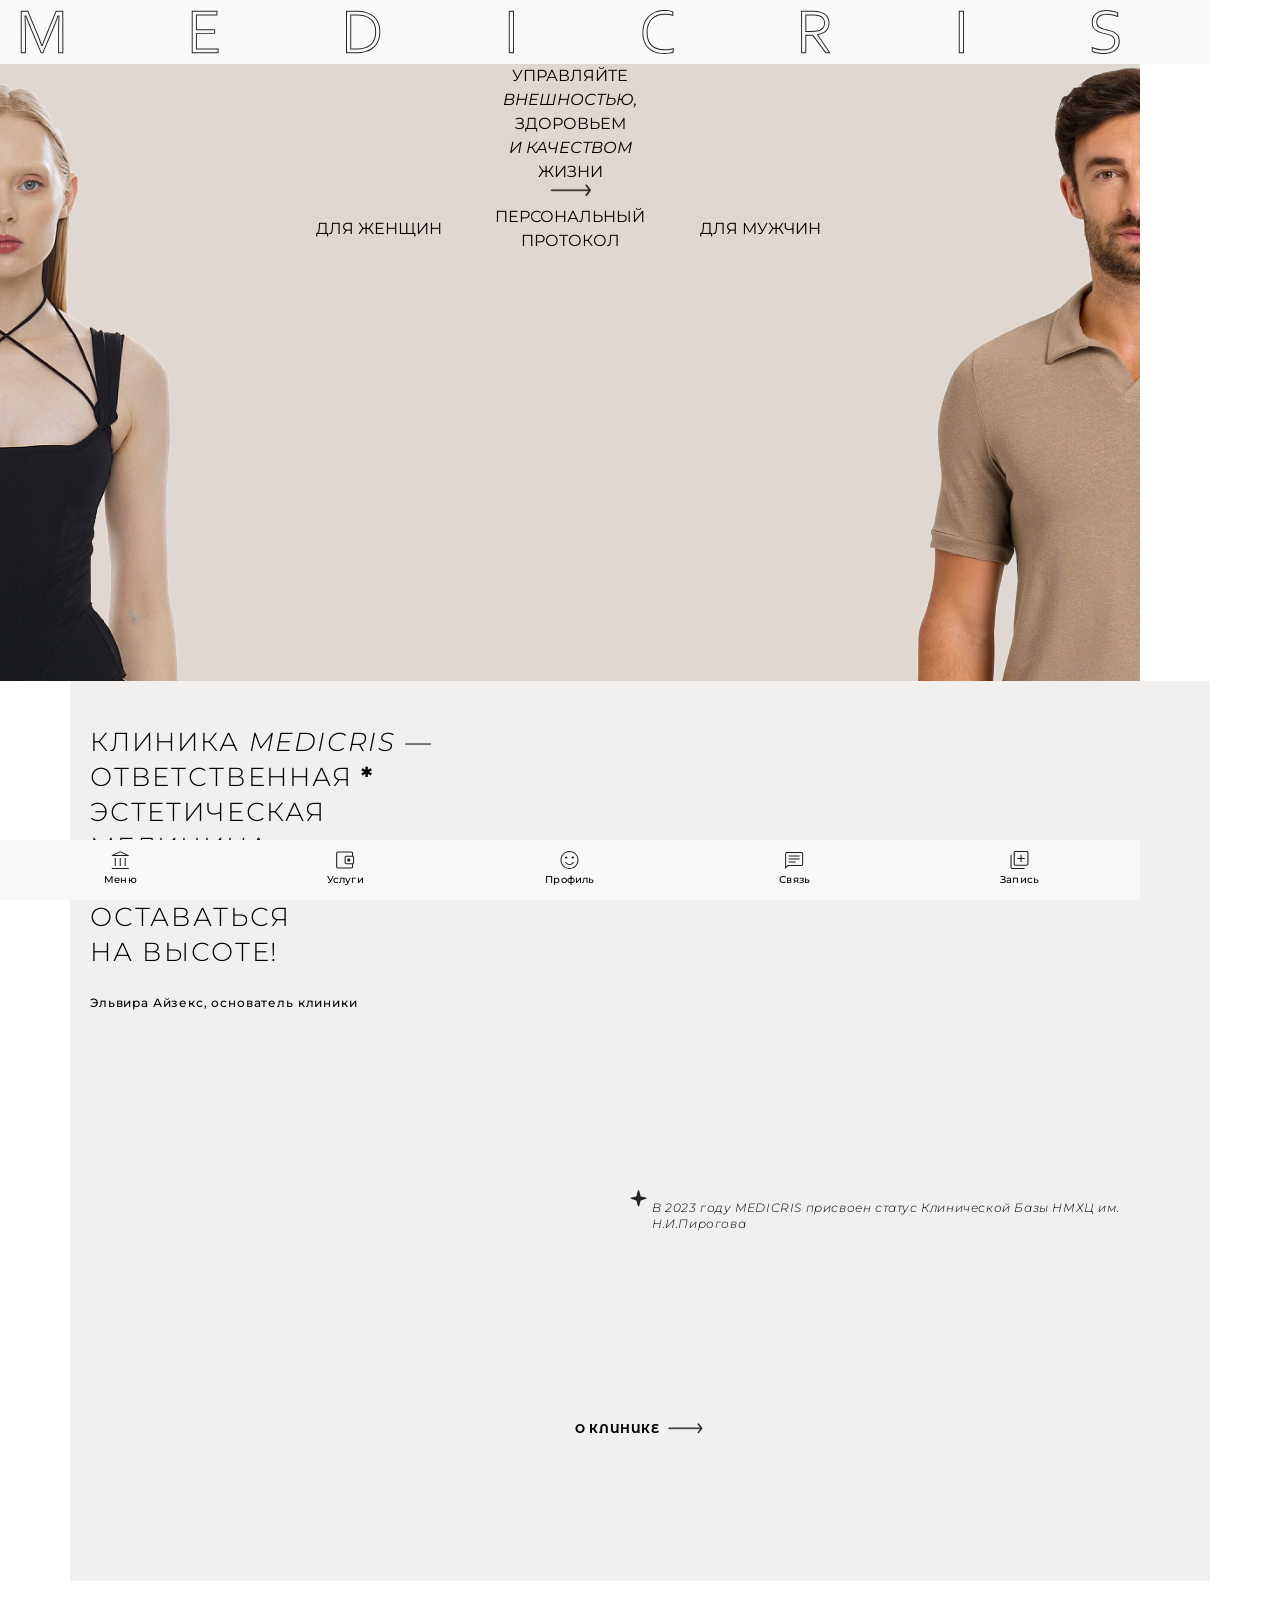
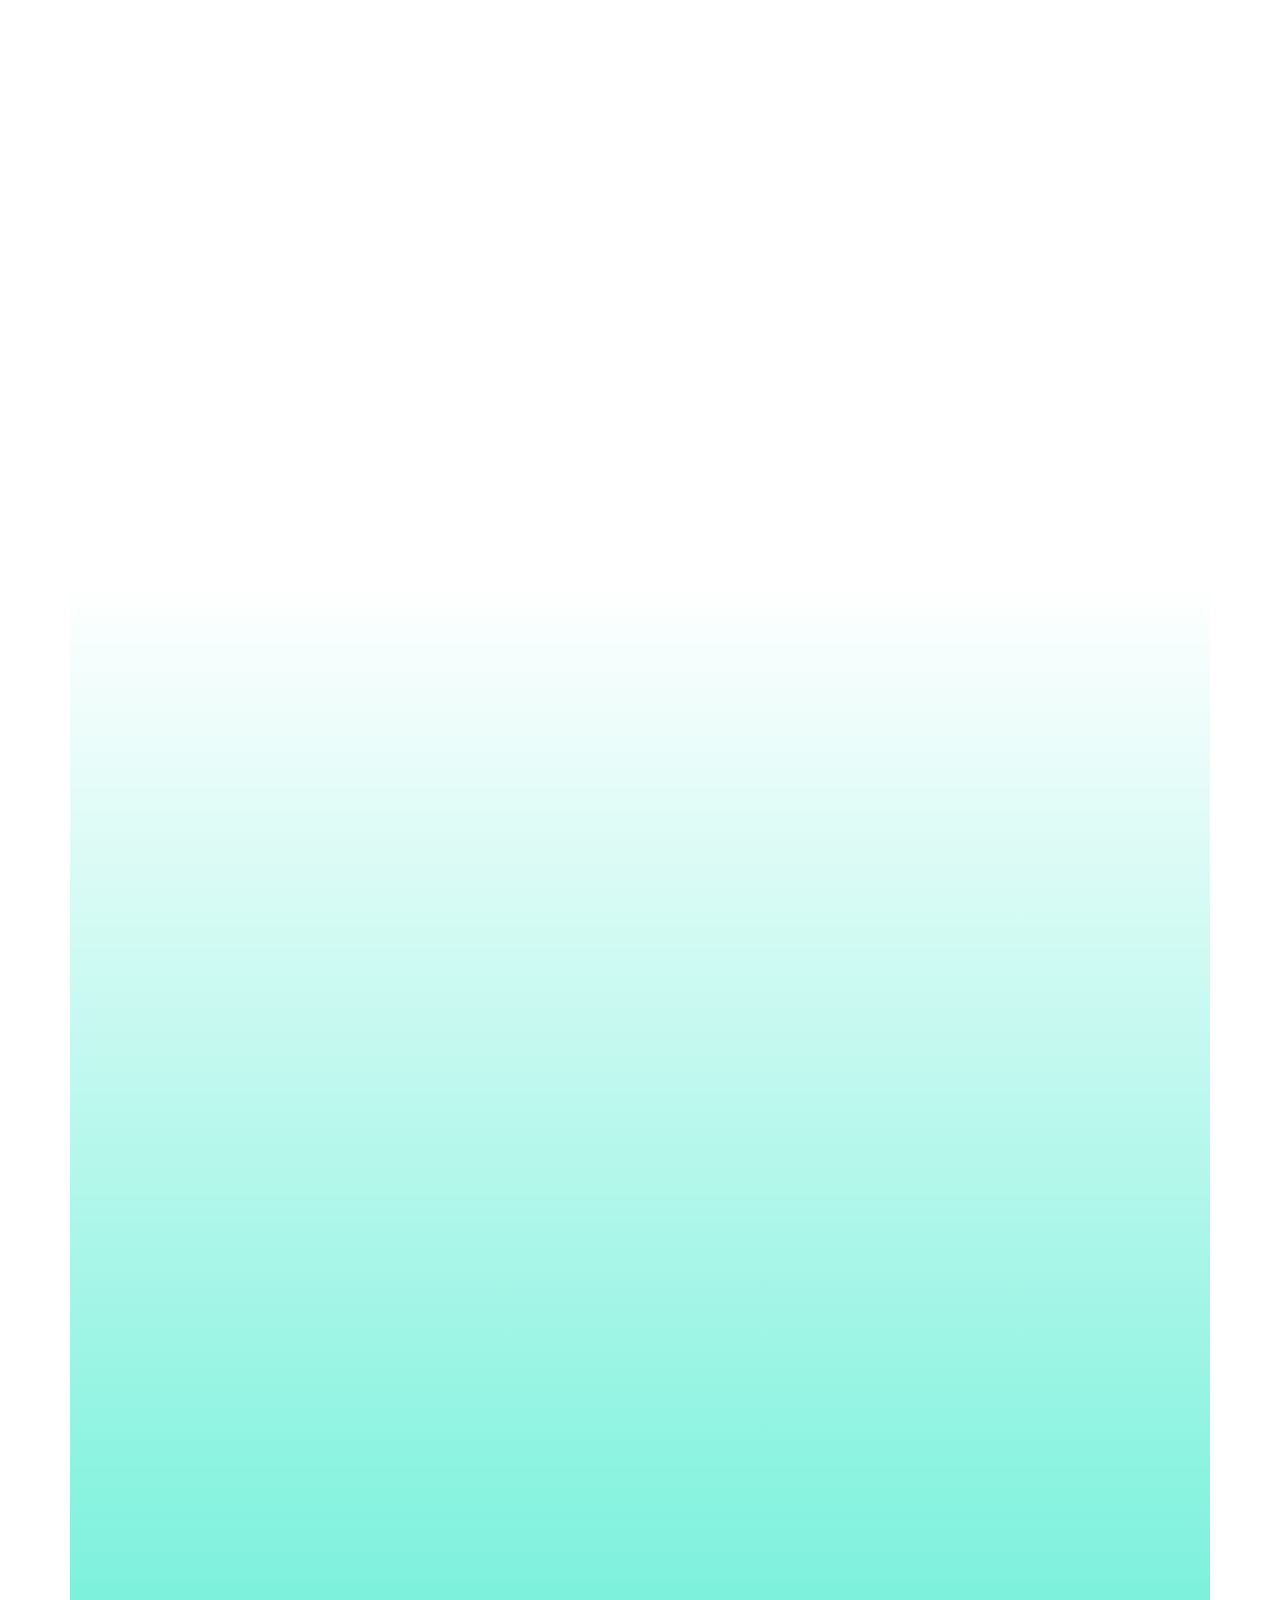
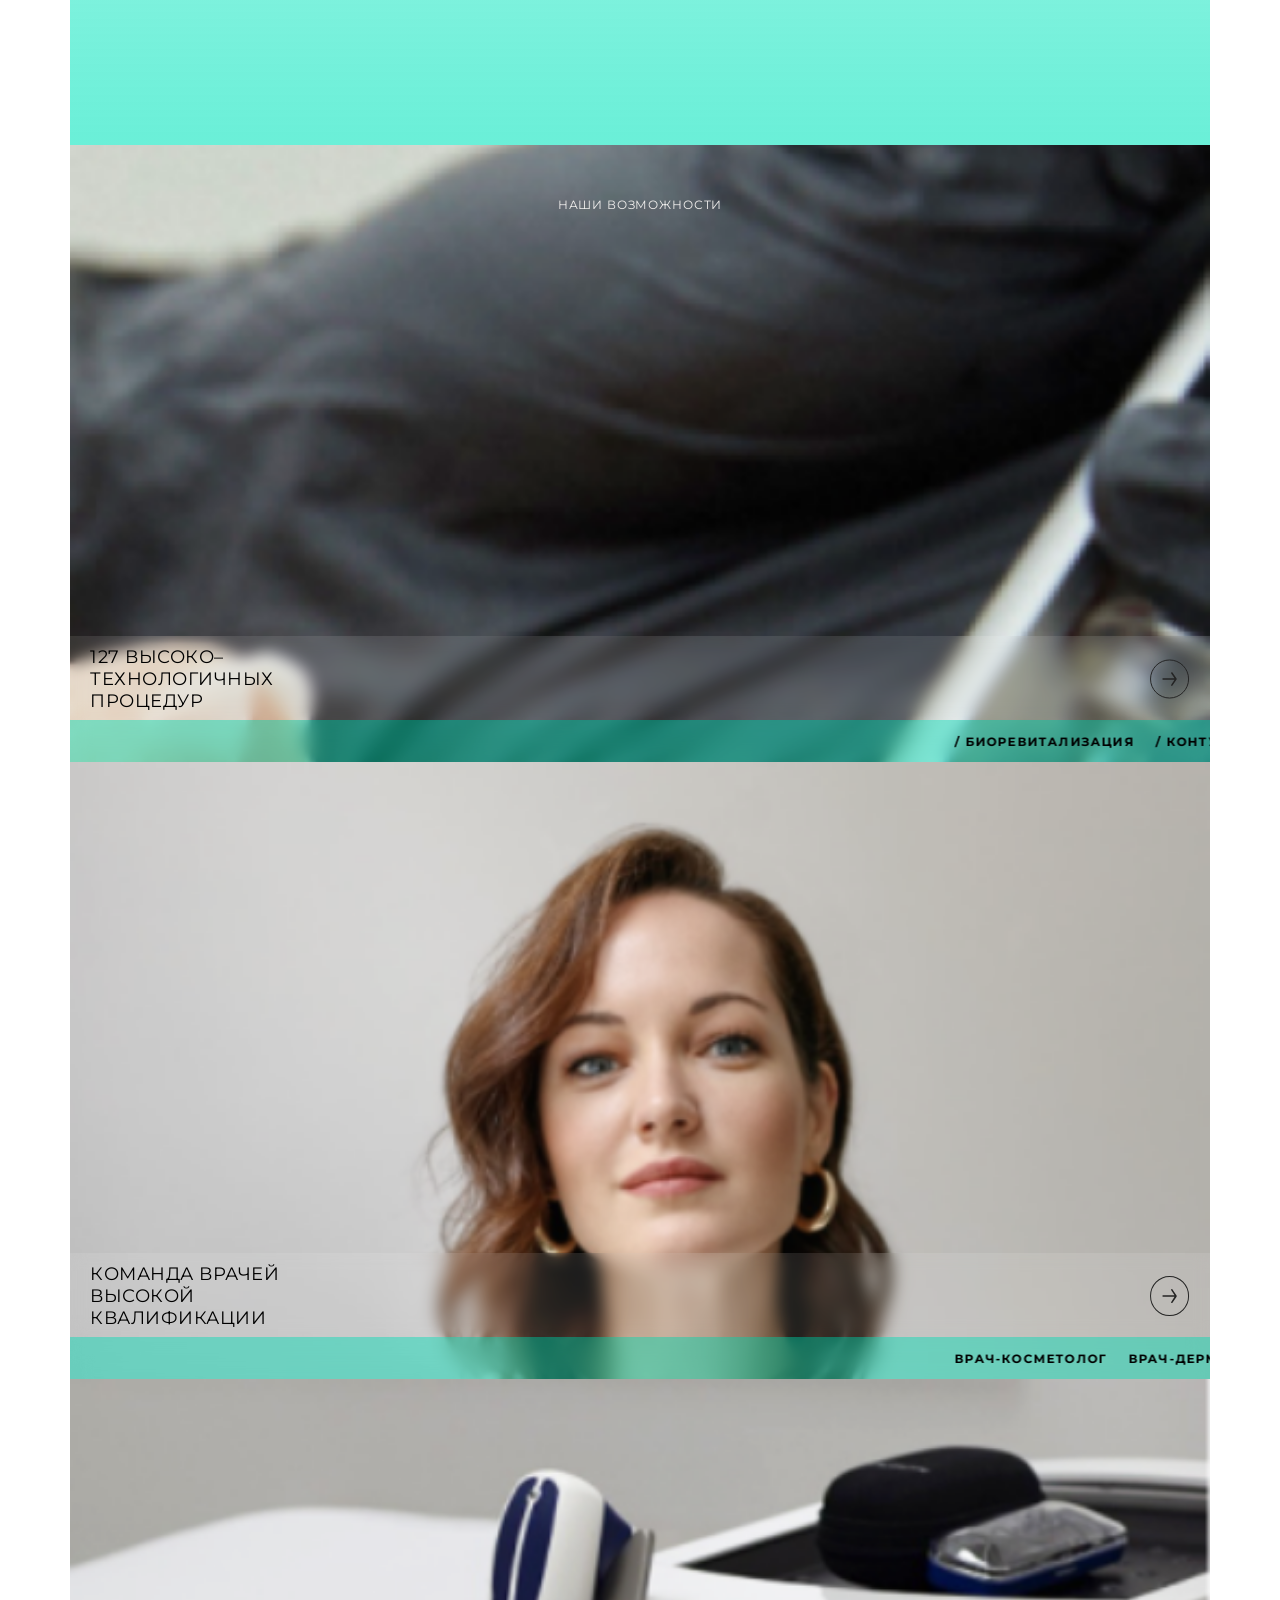
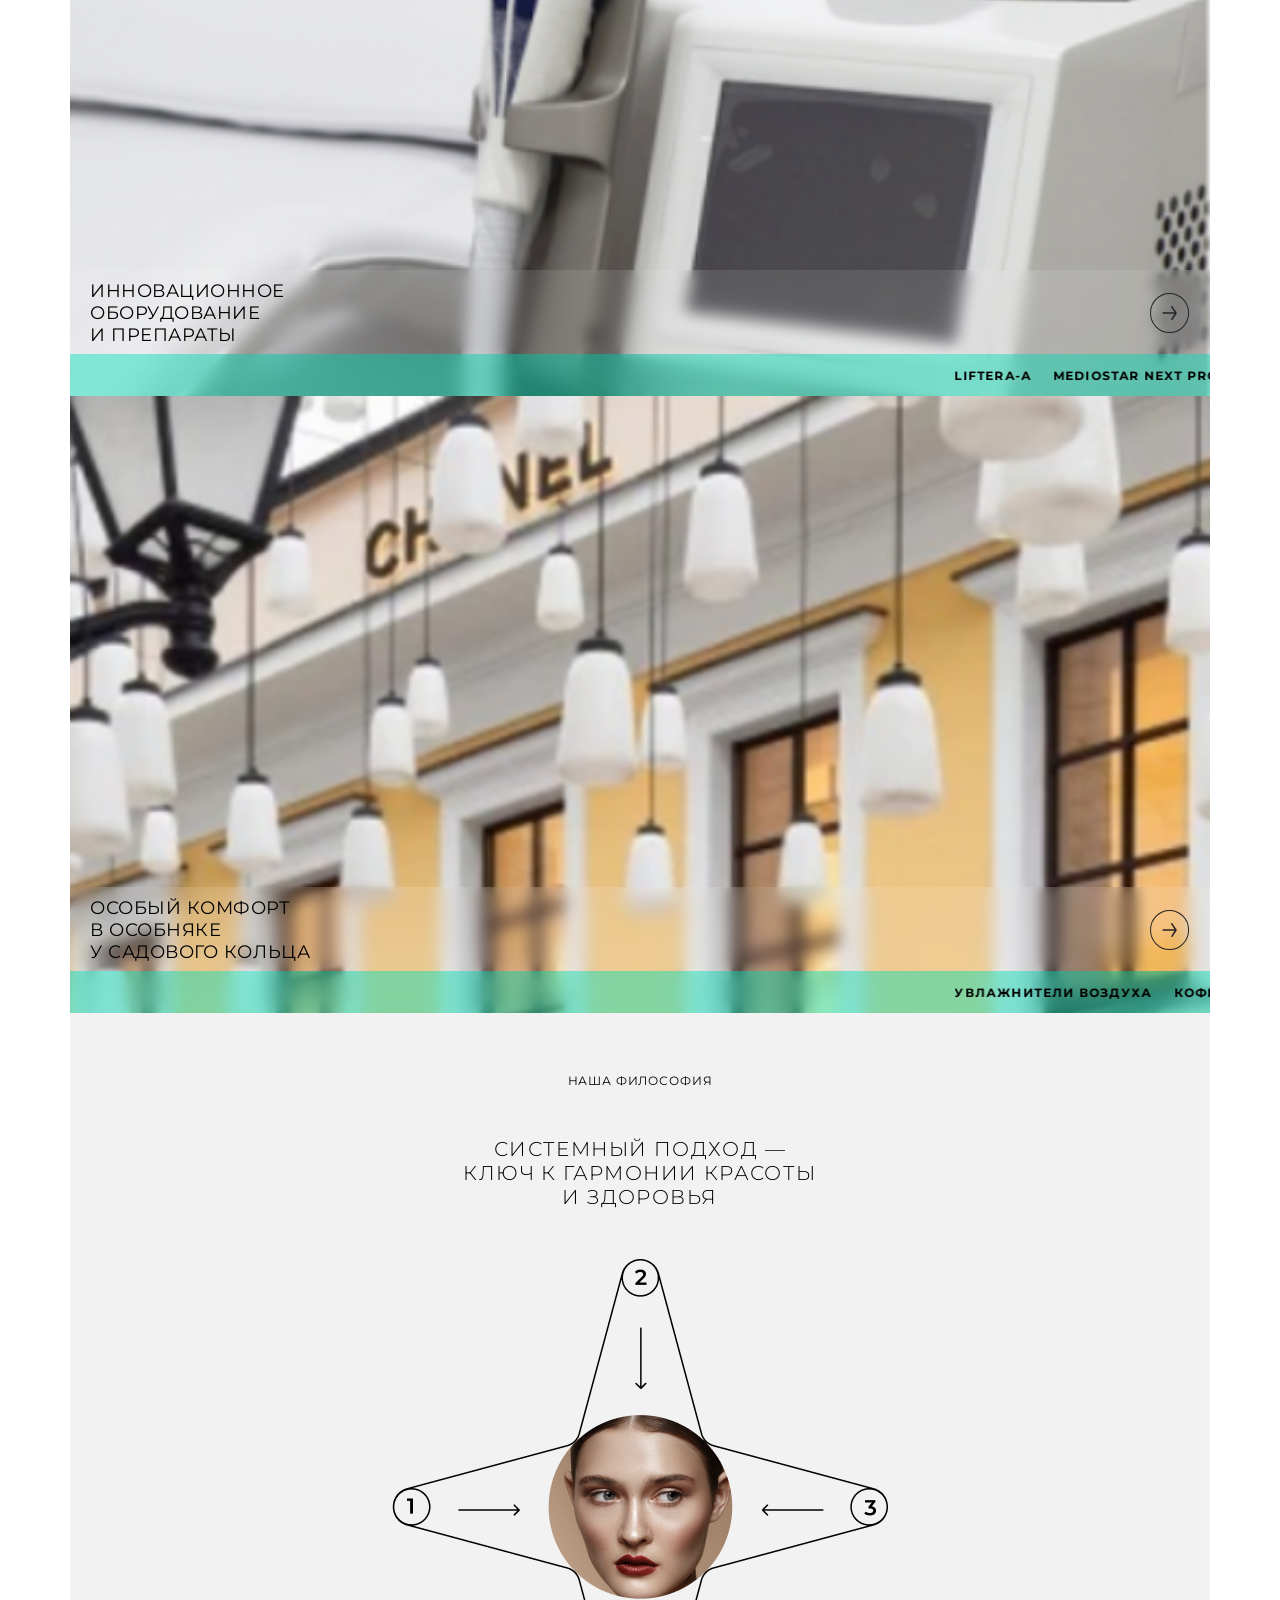
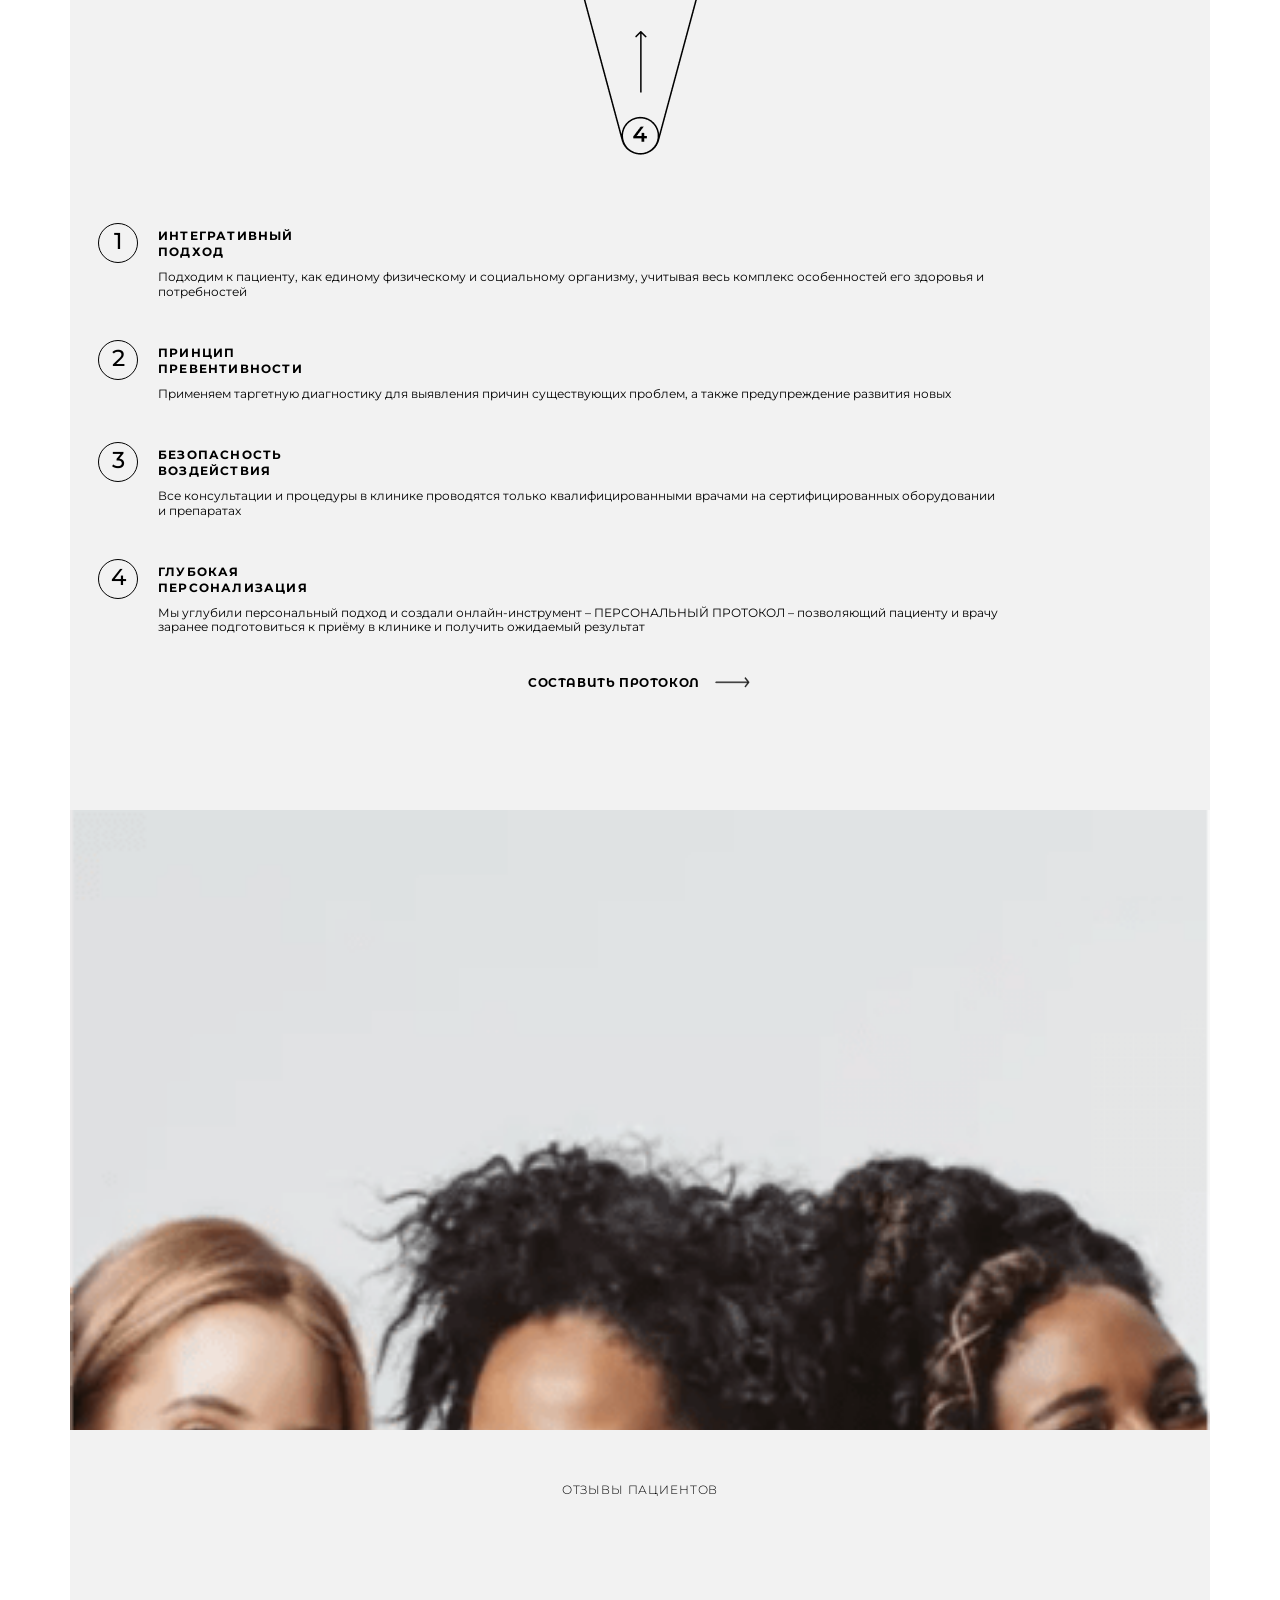
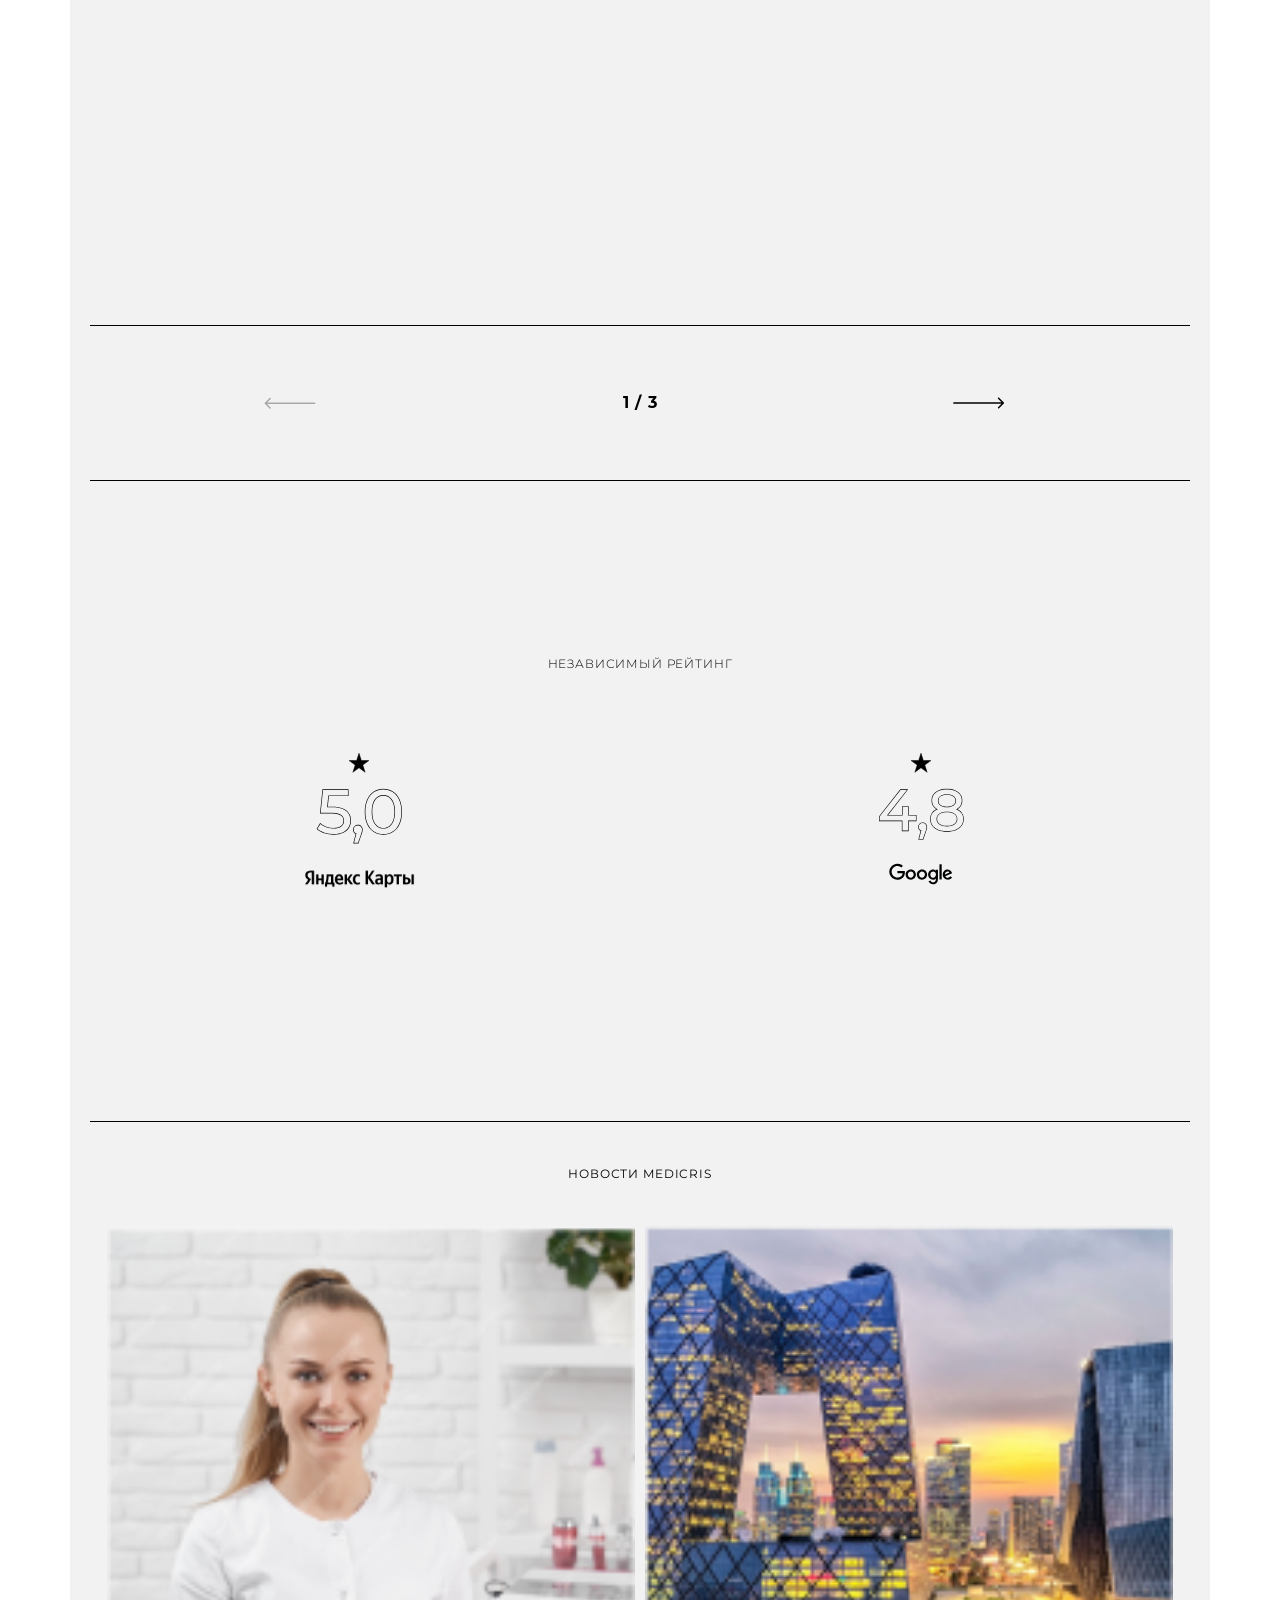
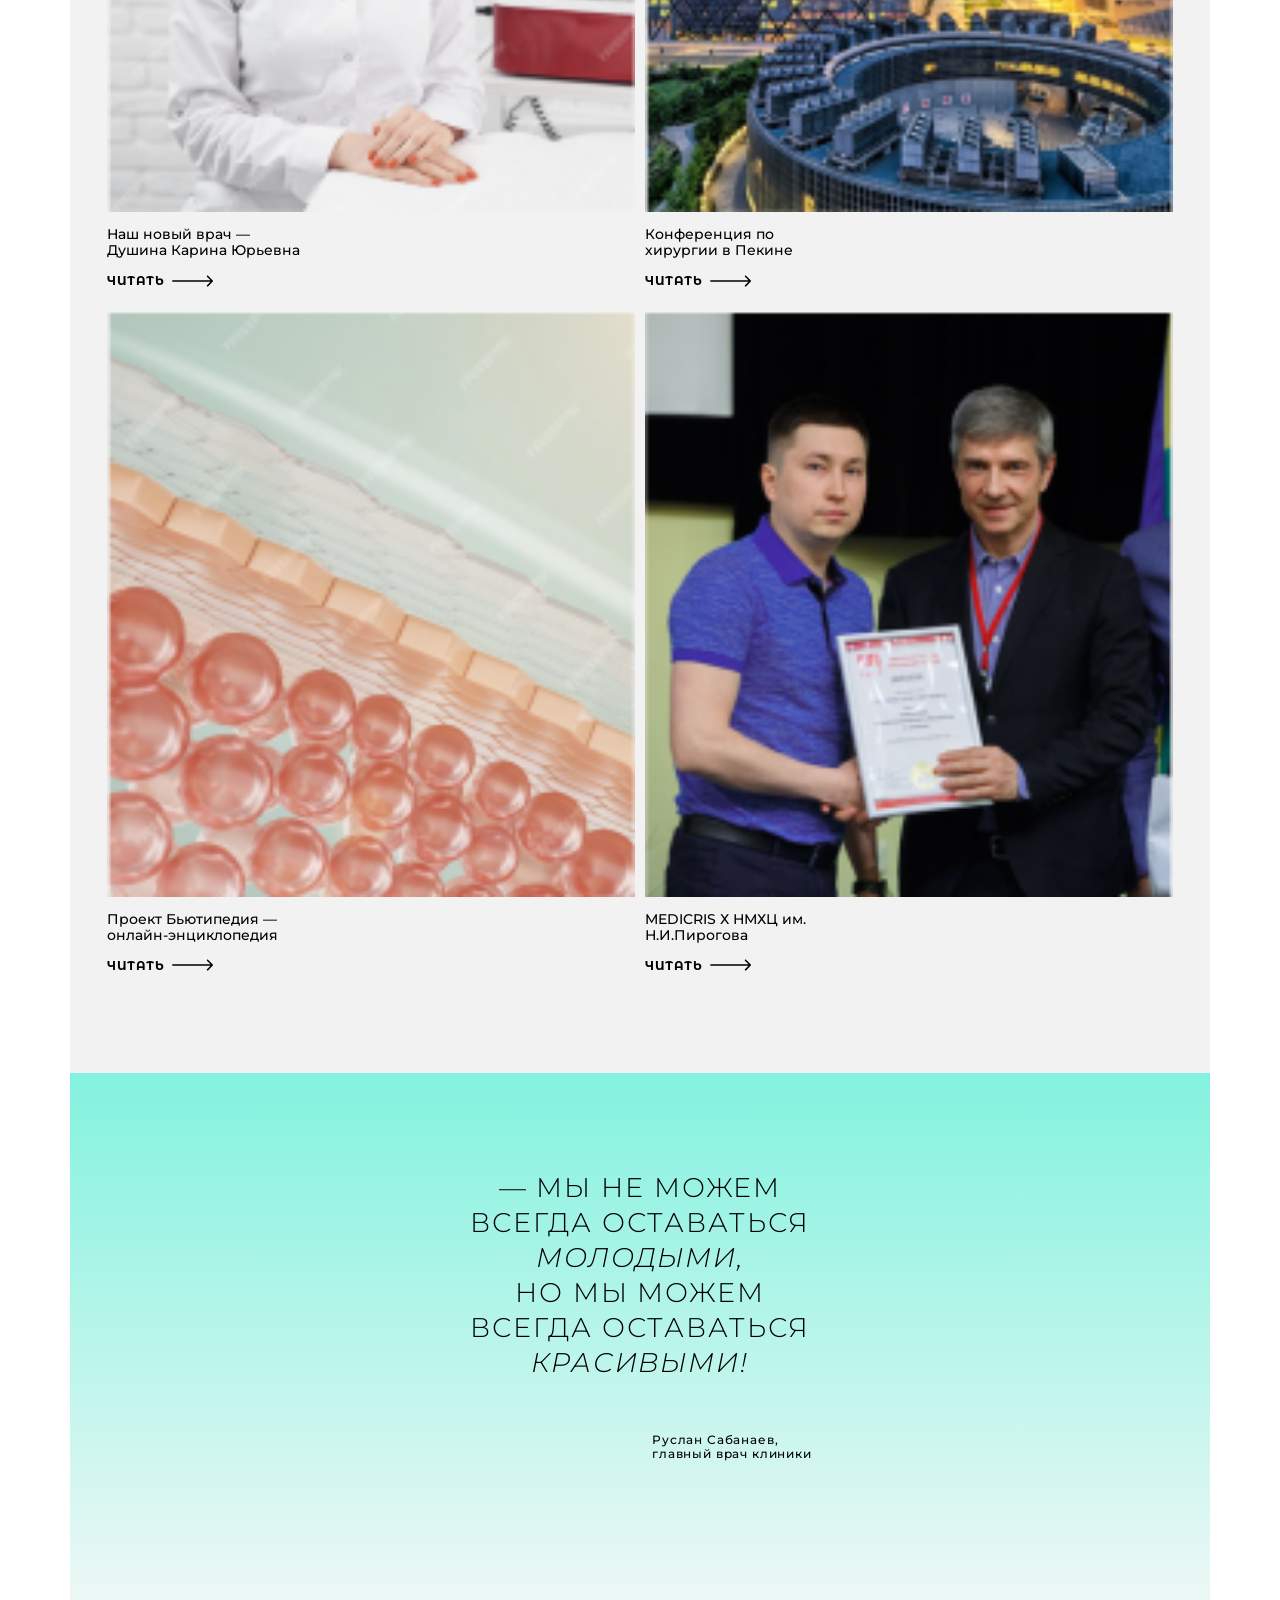
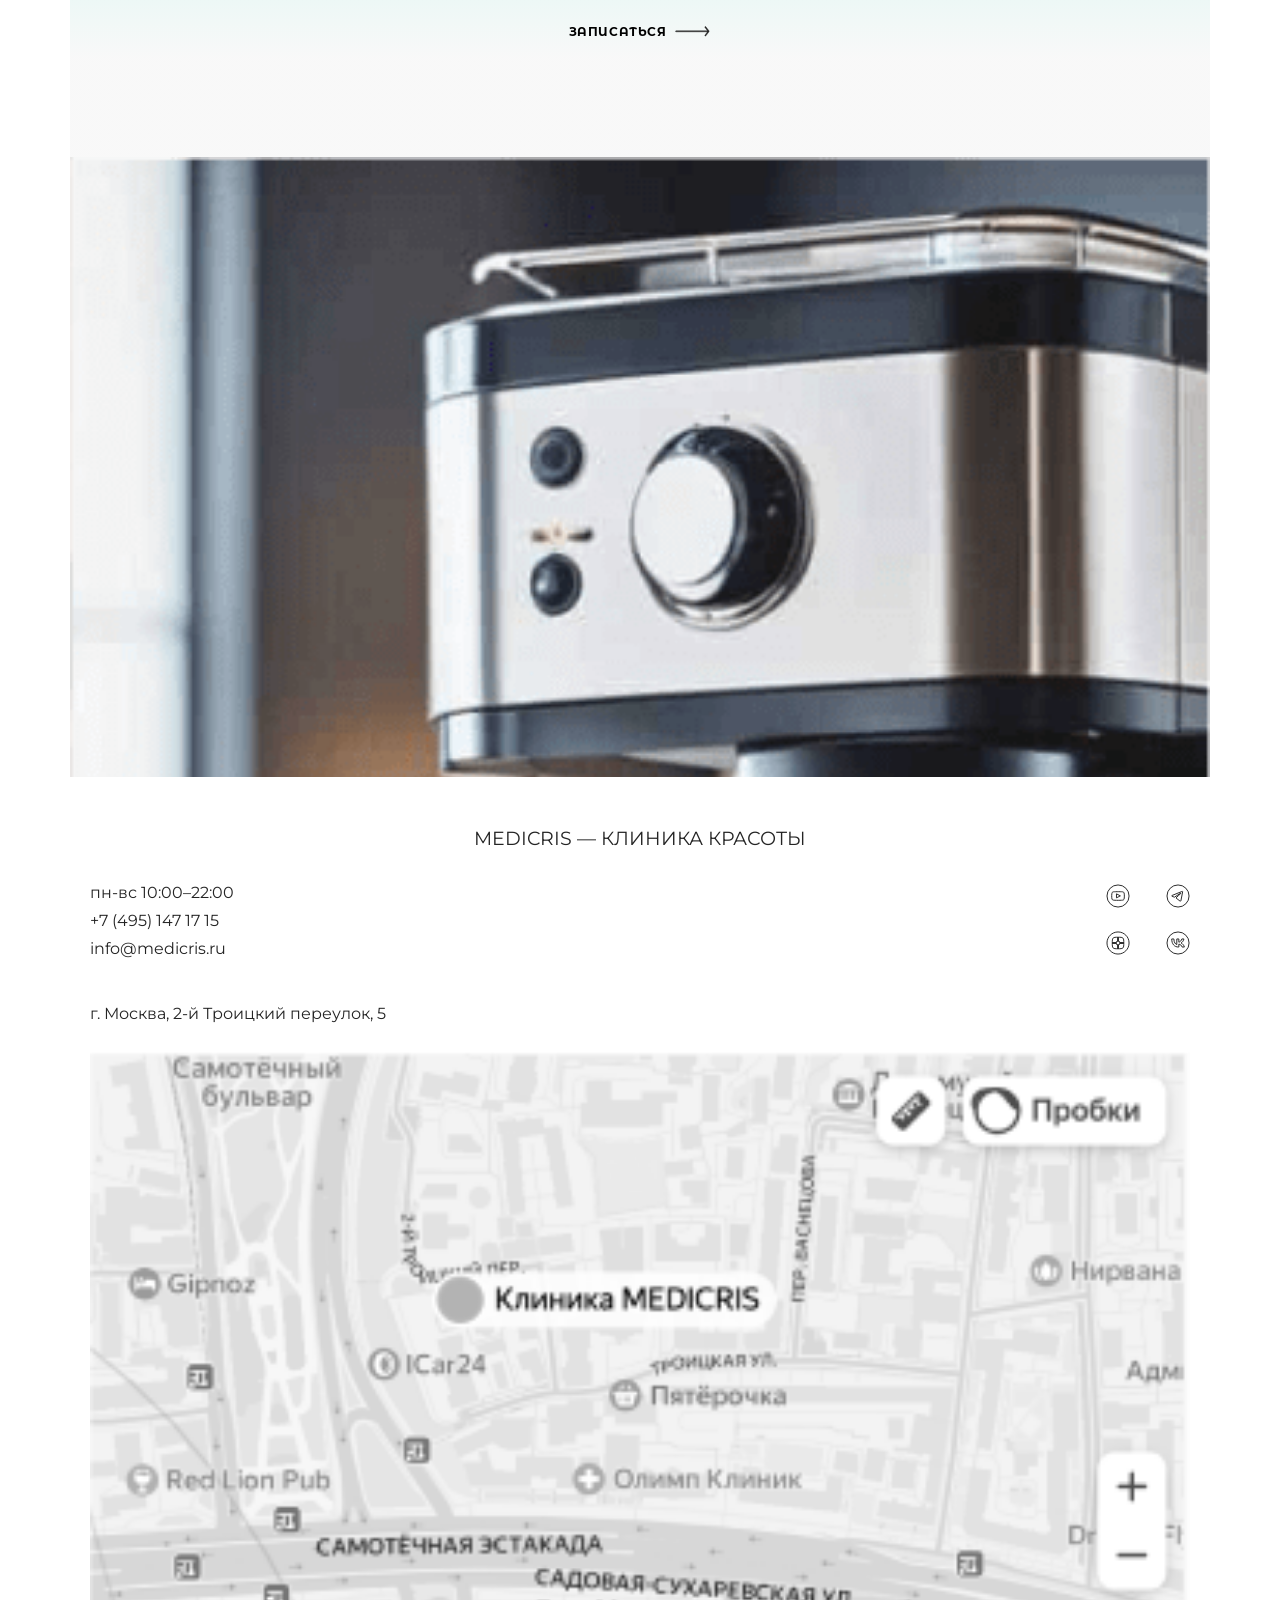
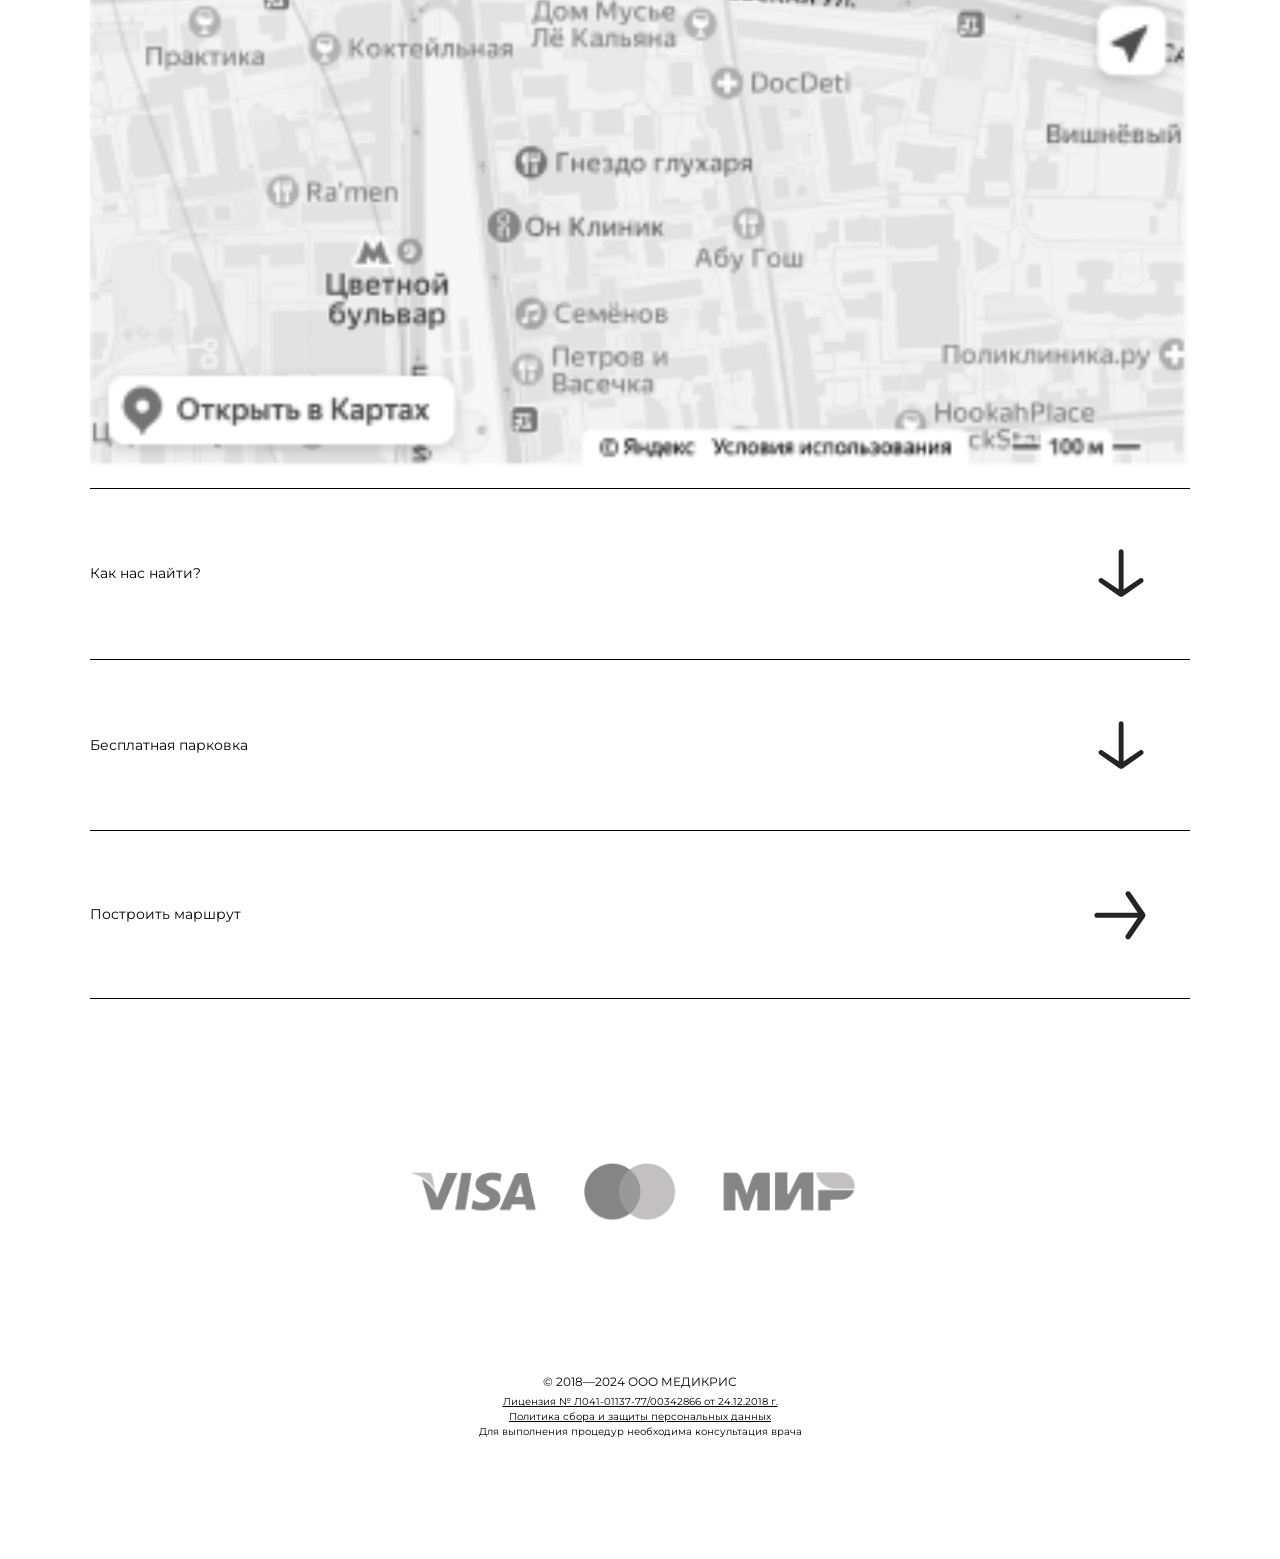
==== commit 89ea53a1: "header, menu, footer to global styles" ====
--- a/index.html
+++ b/index.html
@@ -45,10 +45,10 @@
     <div class="container-sm m-0 first-page position-relative">
       <div class="row photos-wrapper"></div>
       <div
-        class="container-sm text-and-buttons position-absolute top-0 start-0 d-flex flex-column align-items-center text-center"
+        class="container-sm t-n-b position-absolute top-0 start-0 d-flex flex-column align-items-center text-center"
       >
         <div class="row">
-          <div class="col-12 text-and-buttons__text text-center">
+          <div class="col-12 t-n-b__text text-center">
             УПРАВЛЯЙТЕ<br />
             <span class="fst-italic">ВНЕШНОСТЬЮ,</span><br />
             ЗДОРОВЬЕМ<br />
@@ -58,7 +58,7 @@
         </div>
         <div class="row">
           <img
-            class="col-12 text-and-buttons__arrow"
+            class="col-12 t-n-b__arrow"
             src="media/main_page/arrow.svg"
             alt=""
           />
@@ -66,13 +66,11 @@
         <div class="row justify-items-end">
           <div class="col-12">
             <div
-              class="row text-and-buttons__buttons d-flex flex-row align-items-center p-3"
+              class="row t-n-b__buttons d-flex flex-row align-items-center p-2"
             >
-              <div class="col text-and-buttons__buttons__f">ДЛЯ ЖЕНЩИН</div>
-              <div class="col text-and-buttons__buttons__t">
-                СОЗДАТЬ ПЕРСОНАЛЬНЫЙ ПРОТОКОЛ
-              </div>
-              <div class="col text-and-buttons__buttons__m">ДЛЯ МУЖЧИН</div>
+              <div class="col t-n-b__buttons__f">ДЛЯ ЖЕНЩИН</div>
+              <div class="col t-n-b__buttons__t">ПЕРСОНАЛЬНЫЙ ПРОТОКОЛ</div>
+              <div class="col t-n-b__buttons__m">ДЛЯ МУЖЧИН</div>
             </div>
           </div>
         </div>
@@ -117,7 +115,7 @@
         <div class="d-flex flex-column row">
           <div class="col page-2__main-text">
             КЛИНИКА <span class="fst-italic">MEDICRIS —</span><br />
-            ОТВЕТСТВЕННАЯ <img src="./media/main_page/star.svg" /><br />
+            ОТВЕТСТВЕННАЯ <span class="fw-bold">*</span><br />
             ЭСТЕТИЧЕСКАЯ<br />
             МЕДИЦИНА,<br />
             ПОМОГАЮЩАЯ<br />
@@ -161,9 +159,9 @@
         </div>
         <div class="row type-2__bottom">
           <div class="col type-2__bottom__text">
-            43 ВЫСОКО–<br />
-            ТЕХНОЛОГИЧНЫЕ<br />
-            ПРОЦЕДУРЫ
+            127 ВЫСОКО–<br />
+            ТЕХНОЛОГИЧНЫХ<br />
+            ПРОЦЕДУР
           </div>
           <img
             src="media/type-2/ellipse_arr.svg"
@@ -174,12 +172,7 @@
 
         <div class="row">
           <marquee class="type-2__bottom__string col">
-            ВЕКТОРНЫЙ ЛИФТИНГ RADIESSE &emsp;&emsp; SMAS-ЛИФТИНГ &emsp;&emsp;
-            ФОТОТЕРАПИЯ &emsp;&emsp; КОРРЕКЦИЯ ГУБ &emsp;&emsp; БИОРЕВИТАЛИЗАЦИЯ
-            &emsp;&emsp; ГРАНУЛЫ ФОРДАЙСА &emsp;&emsp; УДАЛЕНИЕ ПАППИЛОМ
-            &emsp;&emsp; УДАЛЕНИЕ РОДИНОК &emsp;&emsp; ЛАЗЕРНОЕ УДАЛЕНИЕ СОСУДОВ
-            &emsp;&emsp; ФЛЕБОЛОГИЯ &emsp;&emsp; СКЛЕРОТЕРАПИЯ &emsp;&emsp; УЗИ
-            СОСУДОВ &emsp;&emsp; ЛАЗЕРНОЕ ЛЕЧЕНИЕ ВАРИКОЗА &emsp;&emsp;
+            / БИОРЕВИТАЛИЗАЦИЯ &emsp; / КОНТУРНАЯ ПЛАСТИКА &emsp; / SMAS-LIFTING
           </marquee>
         </div>
       </div>
@@ -206,9 +199,7 @@
         </div>
         <div class="row">
           <marquee class="type-2__bottom__string col">
-            ВРАЧ-КОСМЕТОЛОГ &emsp;&emsp; ВРАЧ-ДЕРМАТОЛОГ &emsp;&emsp;
-            ВРАЧ-ФЛЕБОЛОГ &emsp;&emsp; ВРАЧ-ТРИХОЛОГ &emsp;&emsp; ВРАЧ-ХИРУРГ
-            &emsp;&emsp; ВРАЧ-ДЕРМАТОВЕНЕРОЛОГ &emsp;&emsp;
+            ВРАЧ-КОСМЕТОЛОГ &emsp; ВРАЧ-ДЕРМАТОЛОГ
           </marquee>
         </div>
       </div>
@@ -235,8 +226,7 @@
         </div>
         <div class="row">
           <marquee class="type-2__bottom__string col">
-            LIFTERA-A &emsp;&emsp; MEDIOSTAR NEXT PRO &emsp;&emsp; BBL
-            &emsp;&emsp; PROFHILO &emsp;&emsp; RADIESSE &emsp;&emsp; ...
+            LIFTERA-A &emsp; MEDIOSTAR NEXT PRO &emsp; PROFHILO
           </marquee>
         </div>
       </div>
@@ -263,9 +253,8 @@
         </div>
         <div class="row">
           <marquee class="type-2__bottom__string col">
-            ЧАСТНАЯ ПАРКОВКА &emsp;&emsp; КОФЕМАШИНА &emsp;&emsp; КОМНАТА
-            РЕЛАКСАЦИИ &emsp;&emsp; УВЛАЖНИТЕЛИ ВОЗДУХА &emsp;&emsp; ЩЕЛОЧНАЯ
-            ВОДА &emsp;&emsp; ПАНДУС &emsp;&emsp;
+            УВЛАЖНИТЕЛИ ВОЗДУХА &emsp; КОФЕМАШИНА &emsp; ЧАСТНАЯ ПАРКОВКА &emsp;
+            БУТИЛИРОВАННАЯ ВОДА
           </marquee>
         </div>
       </div>
@@ -367,11 +356,13 @@
 
     <div class="container-sm feedback d-flex flex-column">
       <div class="row">
-        <div class="col feedback__title">ОТЗЫВЫ ПАЦИЕНТОВ</div>
+        <div class="col fw-light feedback__title text-center">
+          ОТЗЫВЫ ПАЦИЕНТОВ
+        </div>
       </div>
       <div class="slider-wrapper">
         <div
-          class="feedback-slide d-flex flex-column justify-content-between open"
+          class="feedback-slide d-flex flex-column justify-content-between"
           data-visible="true"
           data-slide-number="1"
         >
@@ -544,8 +535,8 @@
       <div class="row rate-row">
         <div class="col text-center rate__title">НЕЗАВИСИМЫЙ РЕЙТИНГ</div>
       </div>
-      <div class="row justify-content-center rate-wrapper">
-        <div class="col-4">
+      <div class="row rate-wrapper">
+        <div class="col-6">
           <div
             class="row d-flex flex-column justify-content-between align-items-center"
           >
@@ -561,7 +552,7 @@
             />
           </div>
         </div>
-        <div class="col-4">
+        <div class="col-6">
           <div
             class="row d-flex flex-column justify-content-between align-items-center"
           >
@@ -687,7 +678,9 @@
 
     <div class="container-sm footer fw-normal">
       <div class="row">
-        <div class="col footer__title mx-0">MEDICRIS — КЛИНИКА КРАСОТЫ</div>
+        <div class="col text-center footer__title p-0 mx-0">
+          MEDICRIS — КЛИНИКА КРАСОТЫ
+        </div>
       </div>
       <div class="row">
         <div class="col-6">
@@ -695,13 +688,13 @@
             <div class="col mb-1 footer__info">пн-вс 10:00–22:00</div>
           </div>
           <div class="row">
-            <div class="col mb-1 footer__info">
-              <a href="tel:+74951471715">+7 (495) 147 17 15</a>
-            </div>
-          </div>
-          <div class="row">
-            <div class="col mb-1 footer__info">
-              <a href="info@medicris.ru">info@medicris.ru</a>
+            <div class="col mb-1">
+              <a href="tel:+74951471715" class="footer__info">+7 (495) 147 17 15</a>
+            </div>
+          </div>
+          <div class="row">
+            <div class="col mb-1">
+              <a href="info@medicris.ru" class="footer__info">info@medicris.ru</a>
             </div>
           </div>
         </div>
@@ -741,13 +734,8 @@
           г. Москва, 2-й Троицкий переулок, 5
         </div>
       </div>
-      <div class="row footer__map-img">
-        <iframe
-          src="https://yandex.ru/map-widget/v1/?um=constructor%3Aa0dd091228409f556d7cc77fd7f5b22833254184b99c71337f01bee78aea5f3c&amp;source=constructor"
-          width="100%"
-          height="400"
-          frameborder="0"
-        ></iframe>
+      <div class="row">
+        <img src="media/footer/map.png" alt="" class="col footer__map-img" />
       </div>
       <div class="row">
         <div class="col footer__maps">
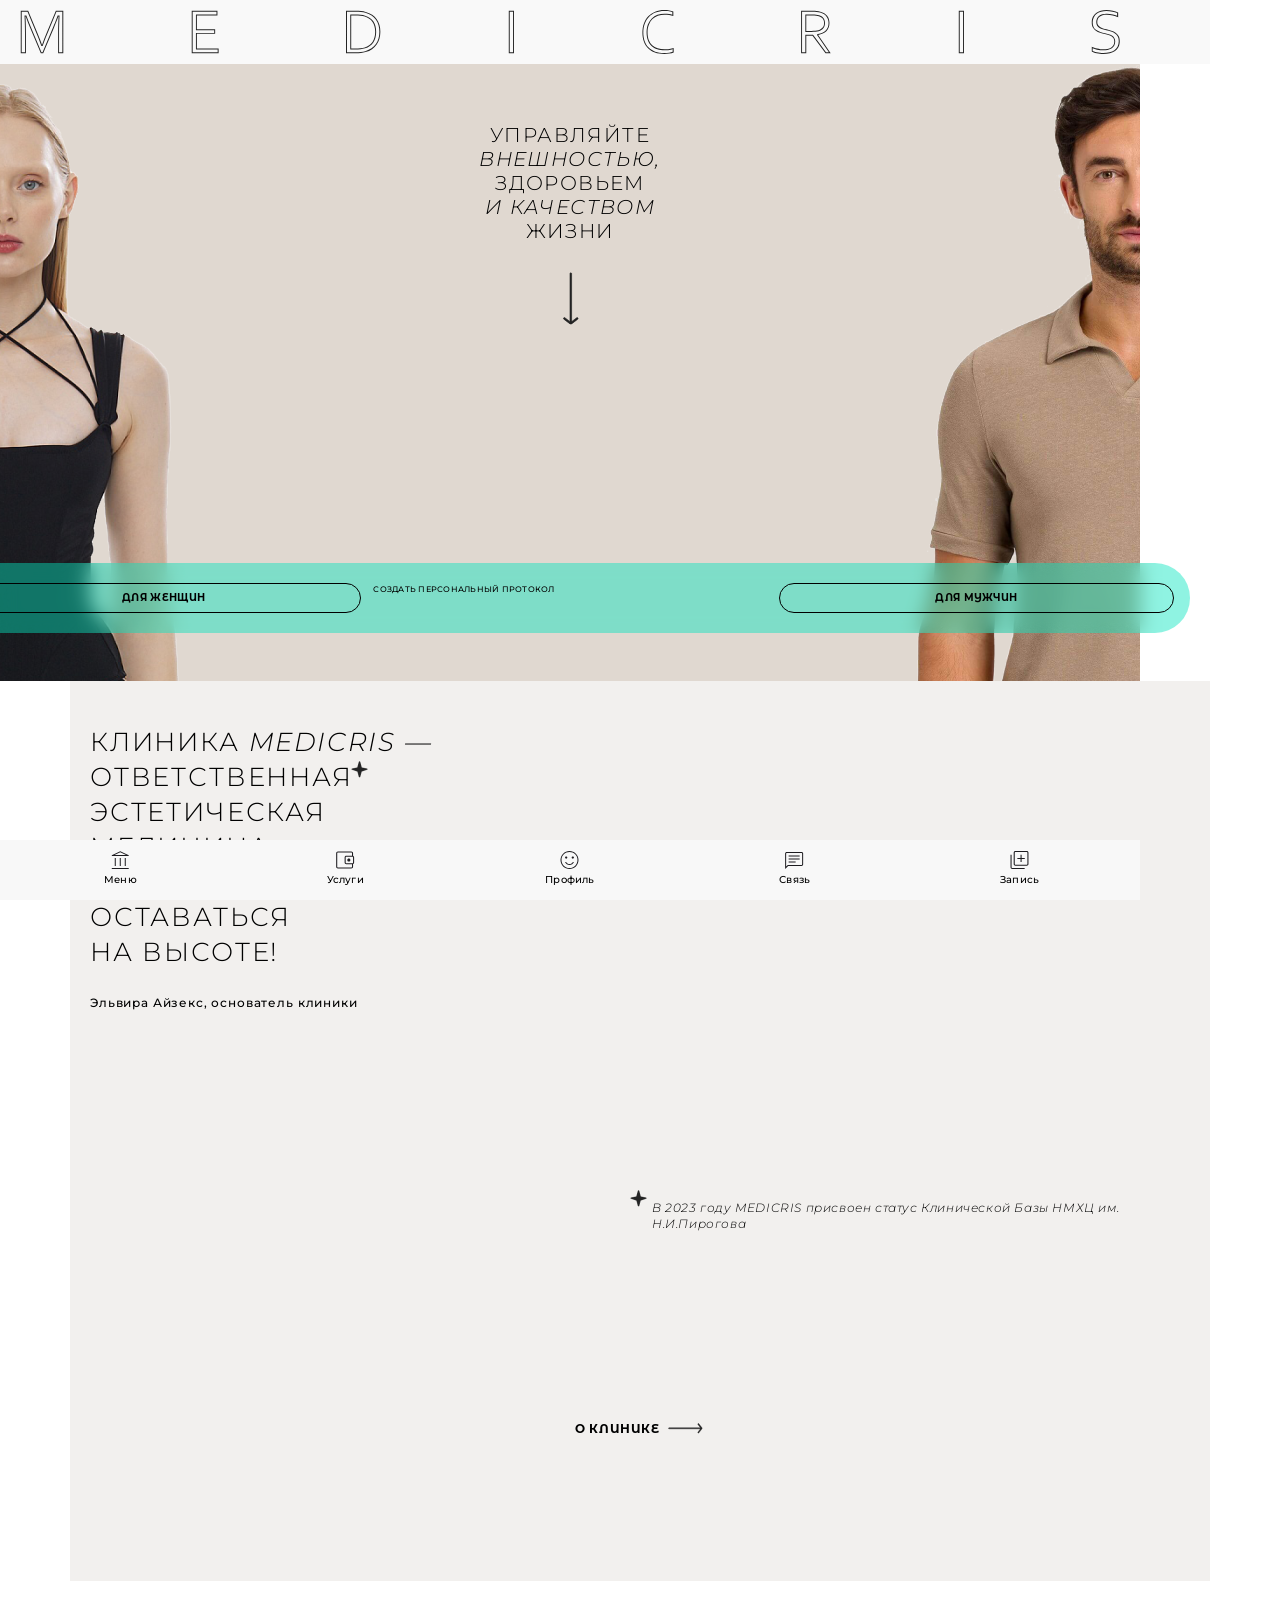
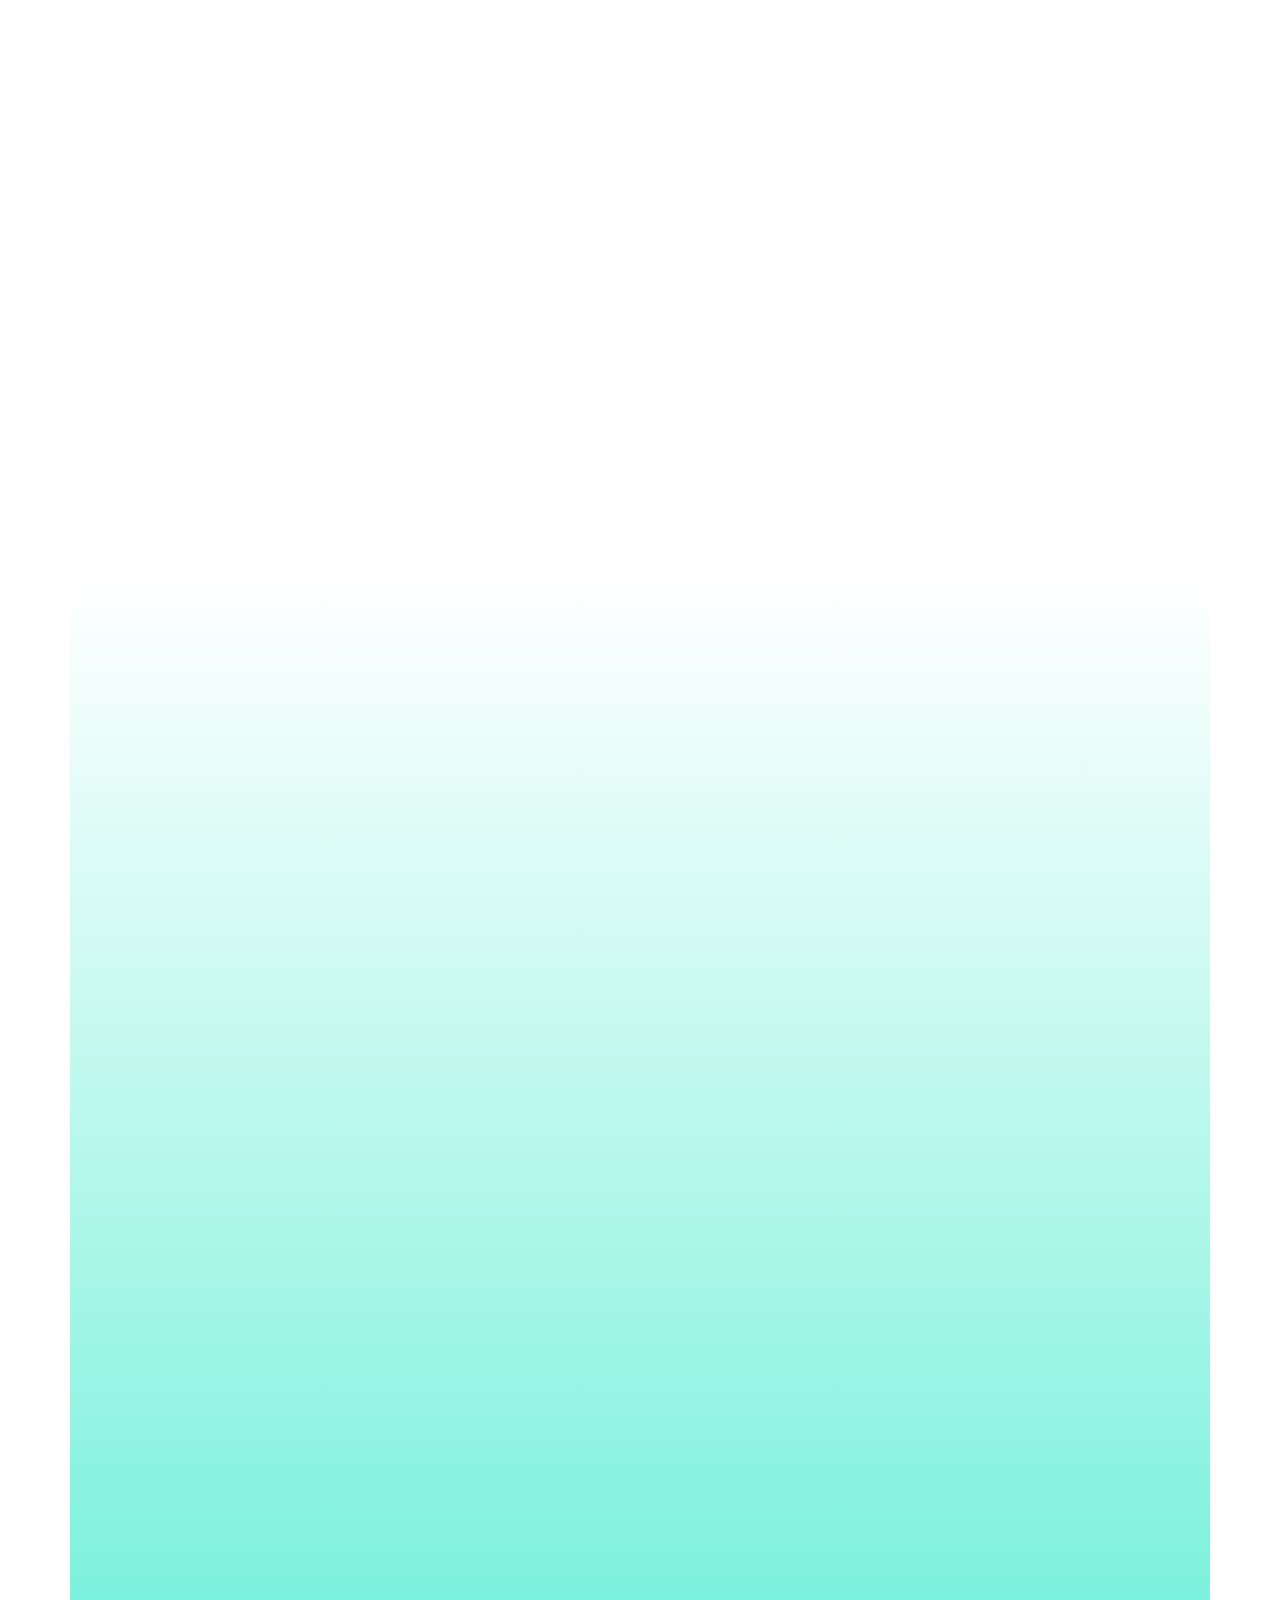
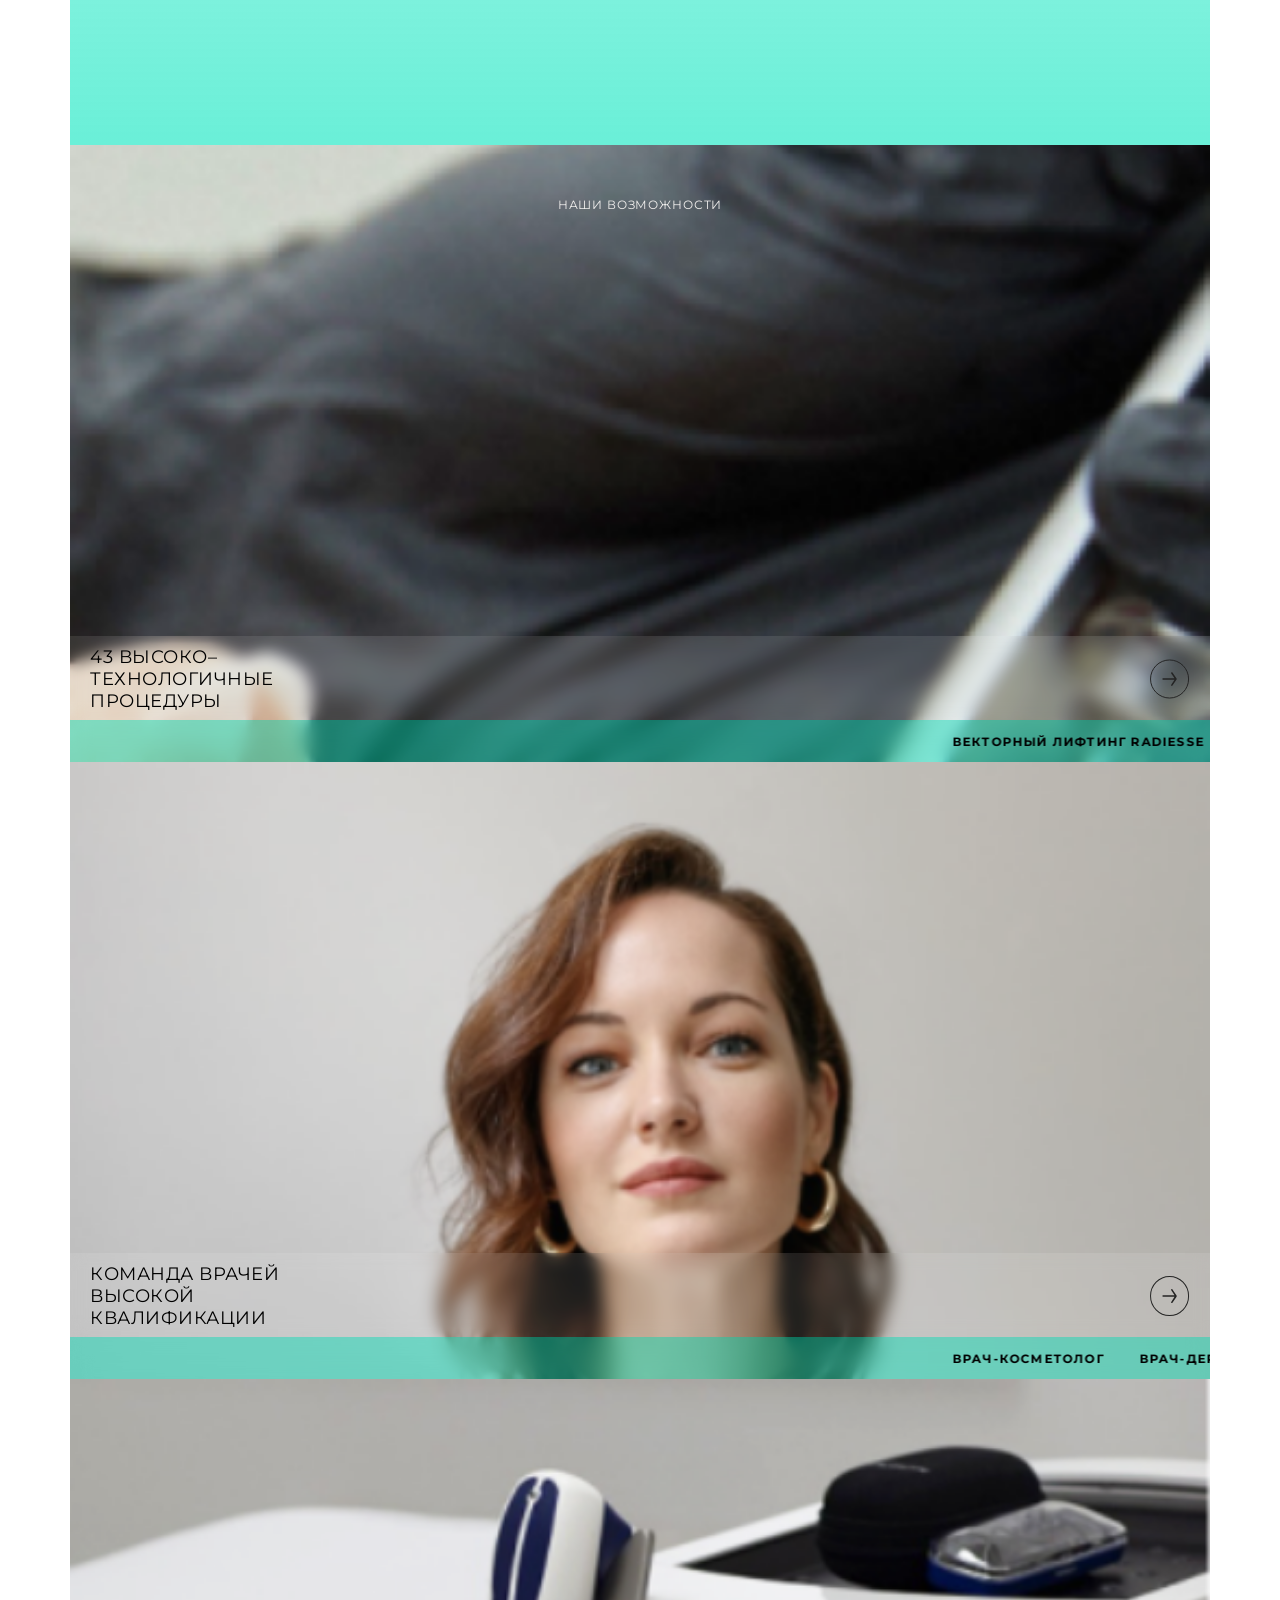
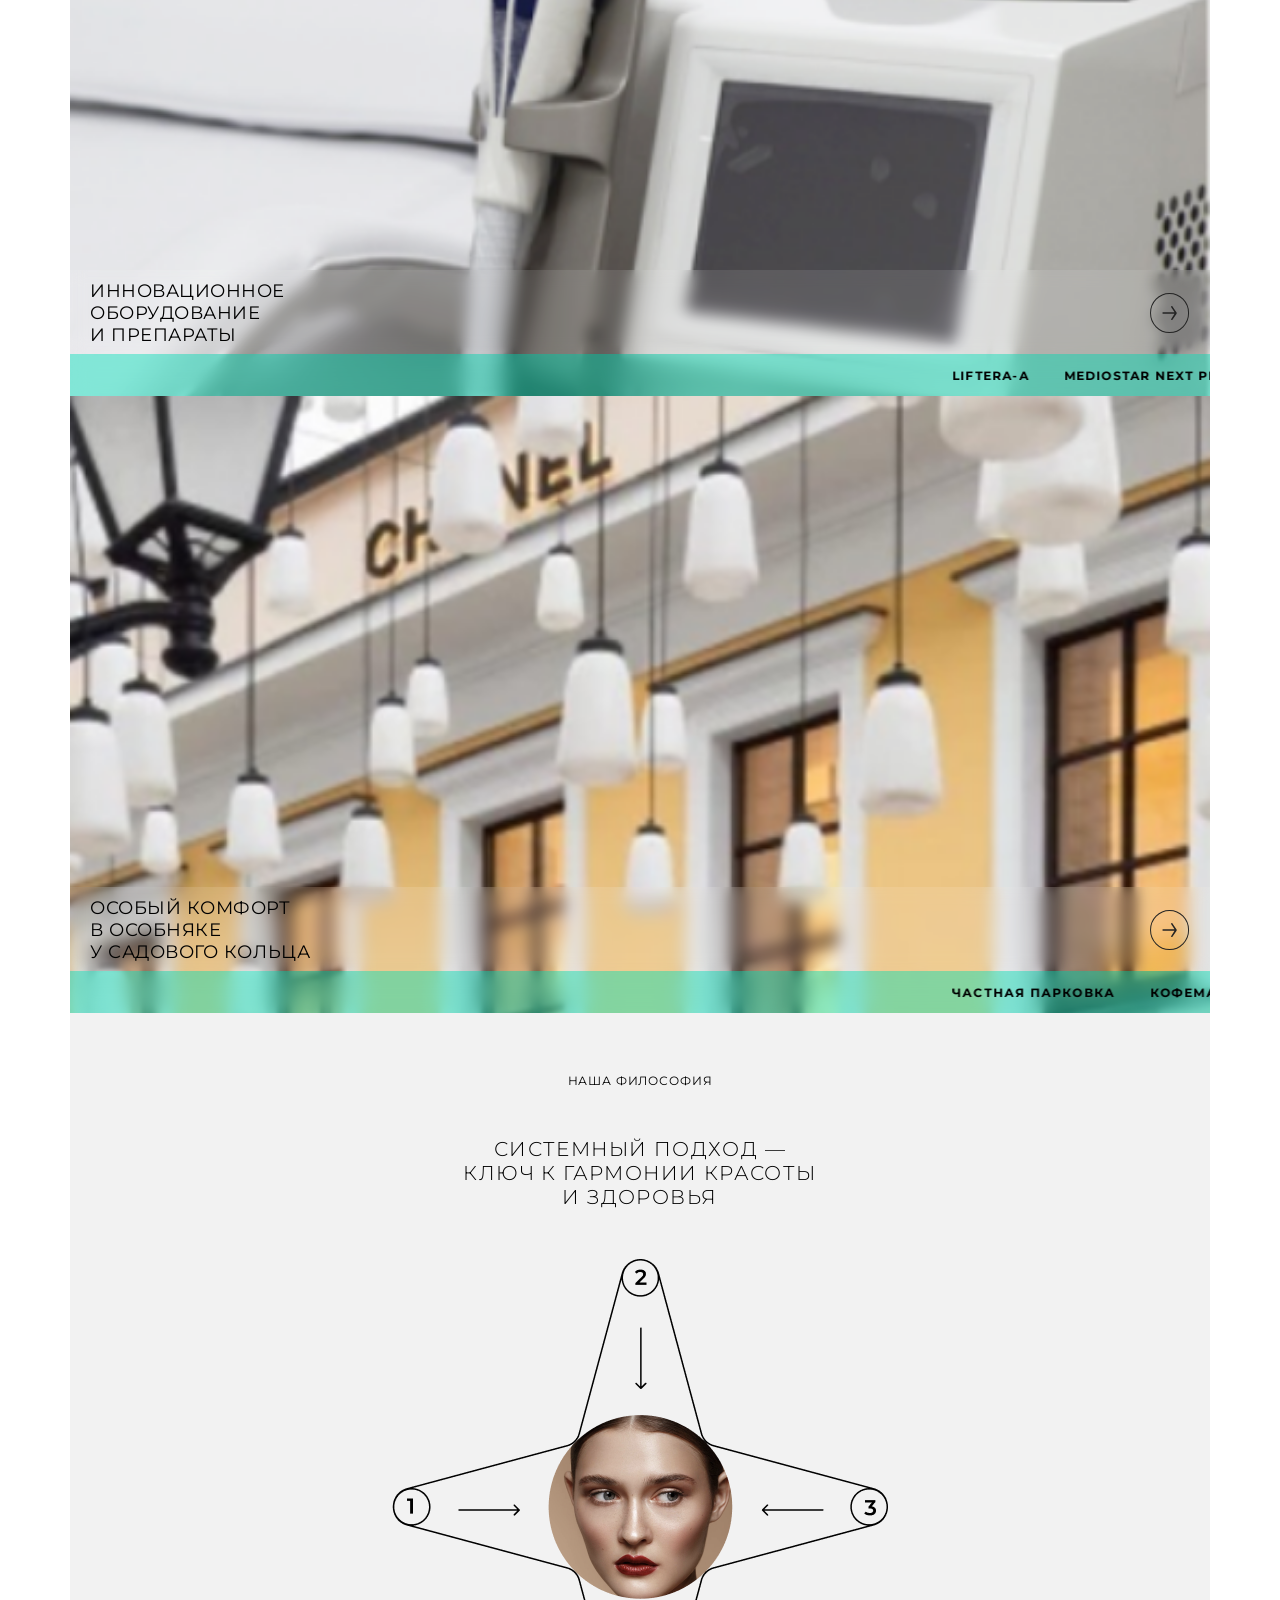
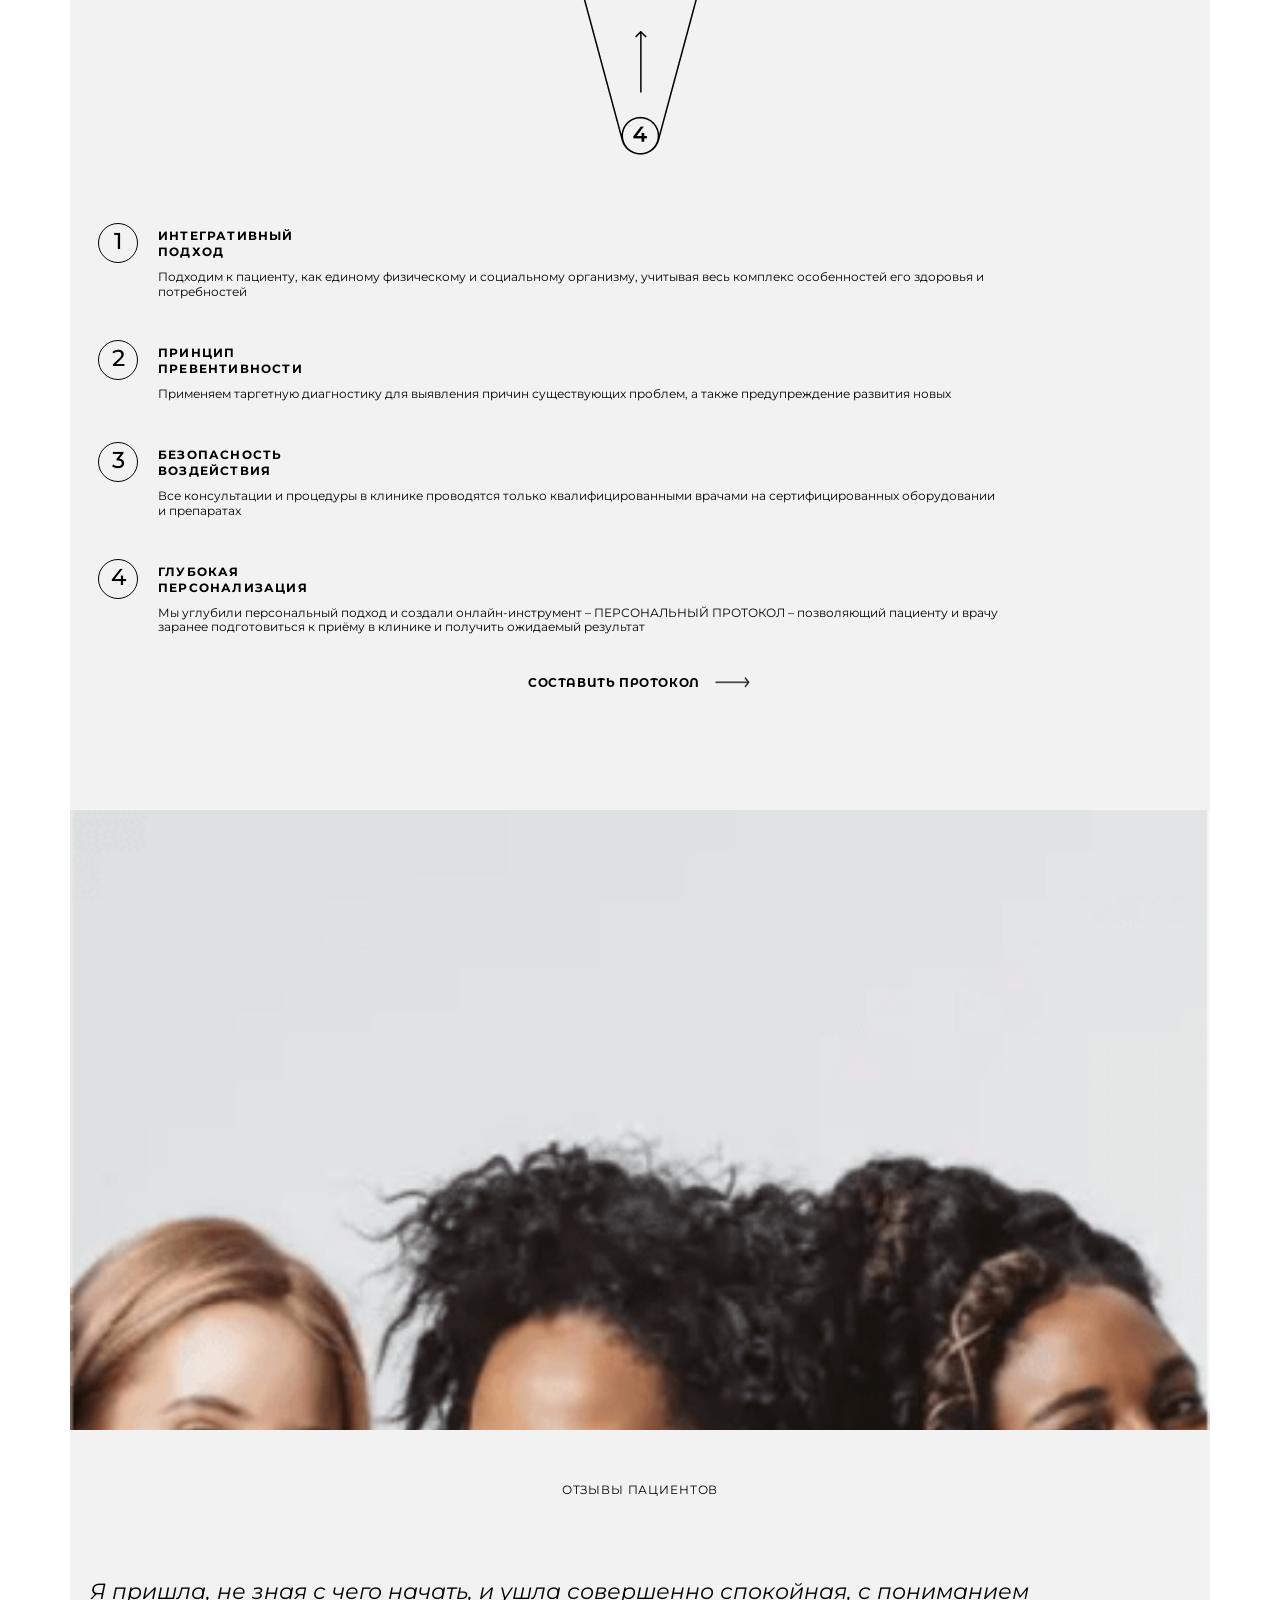
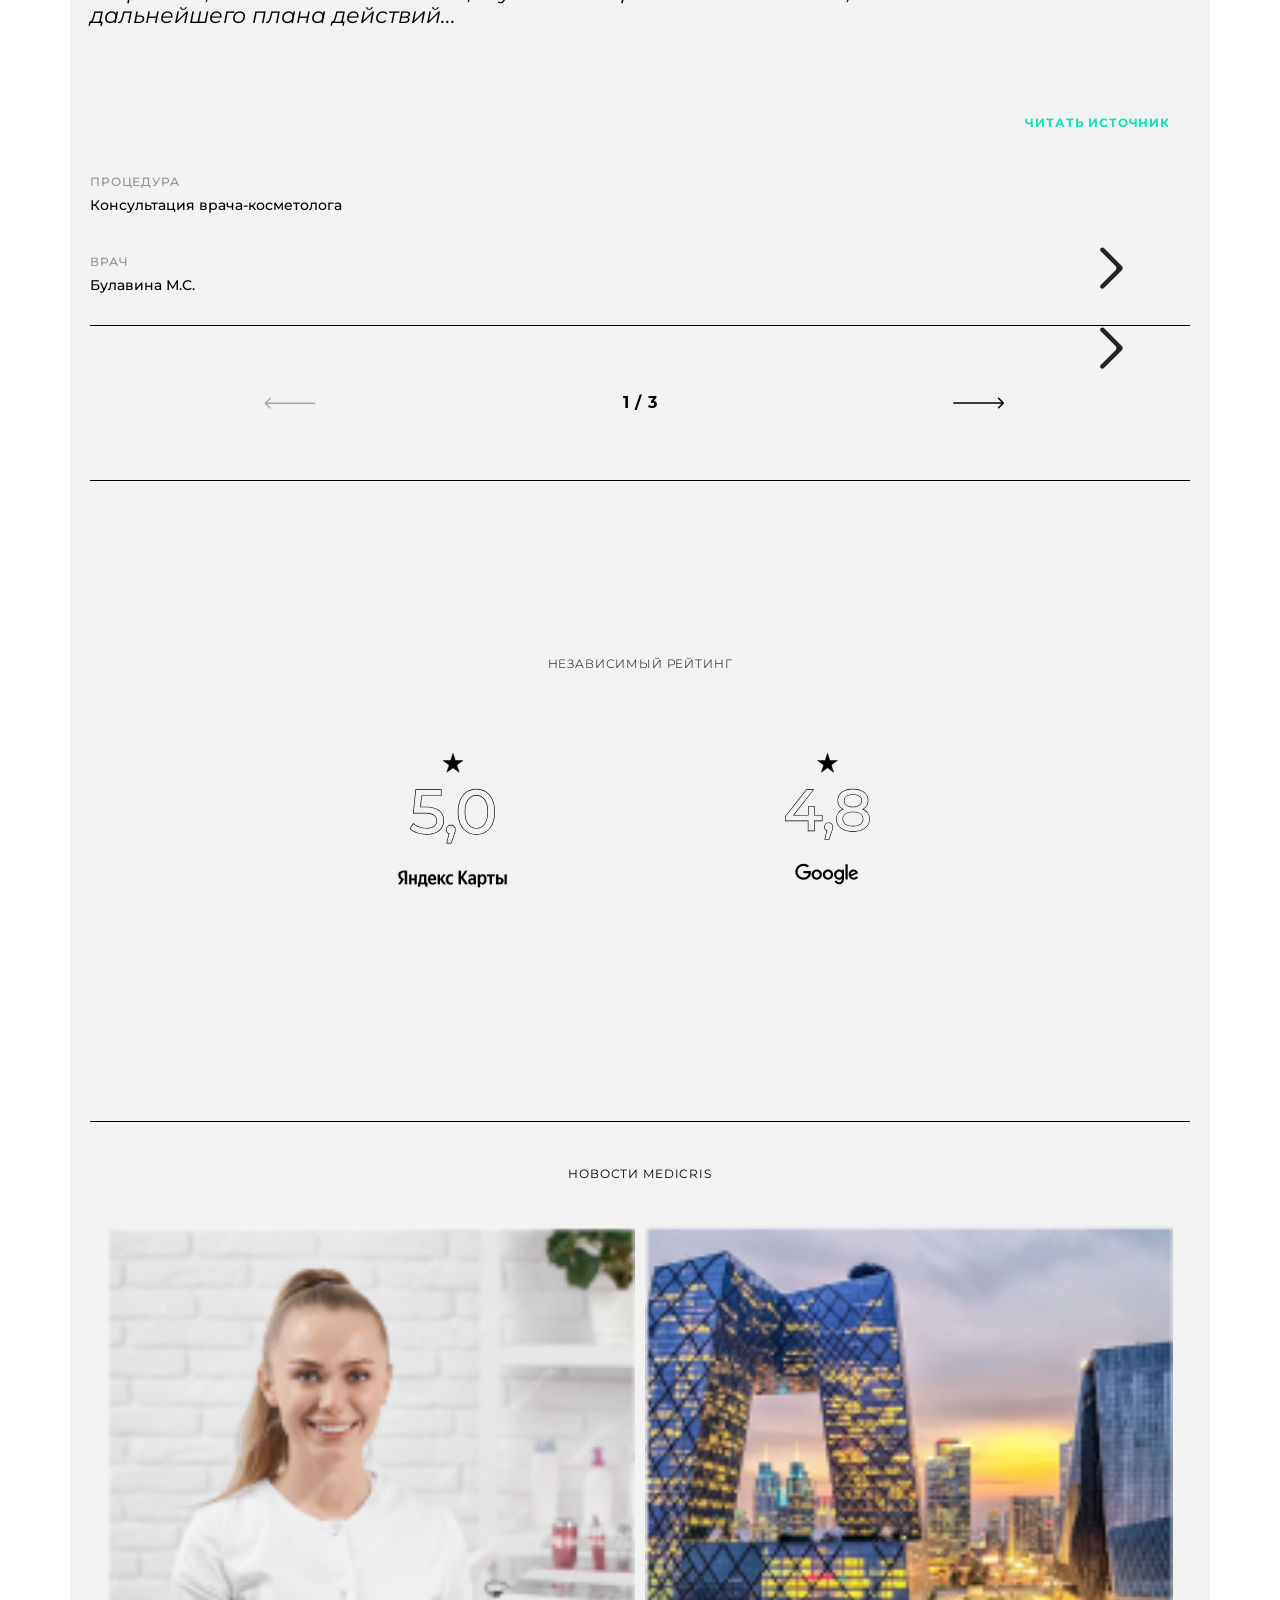
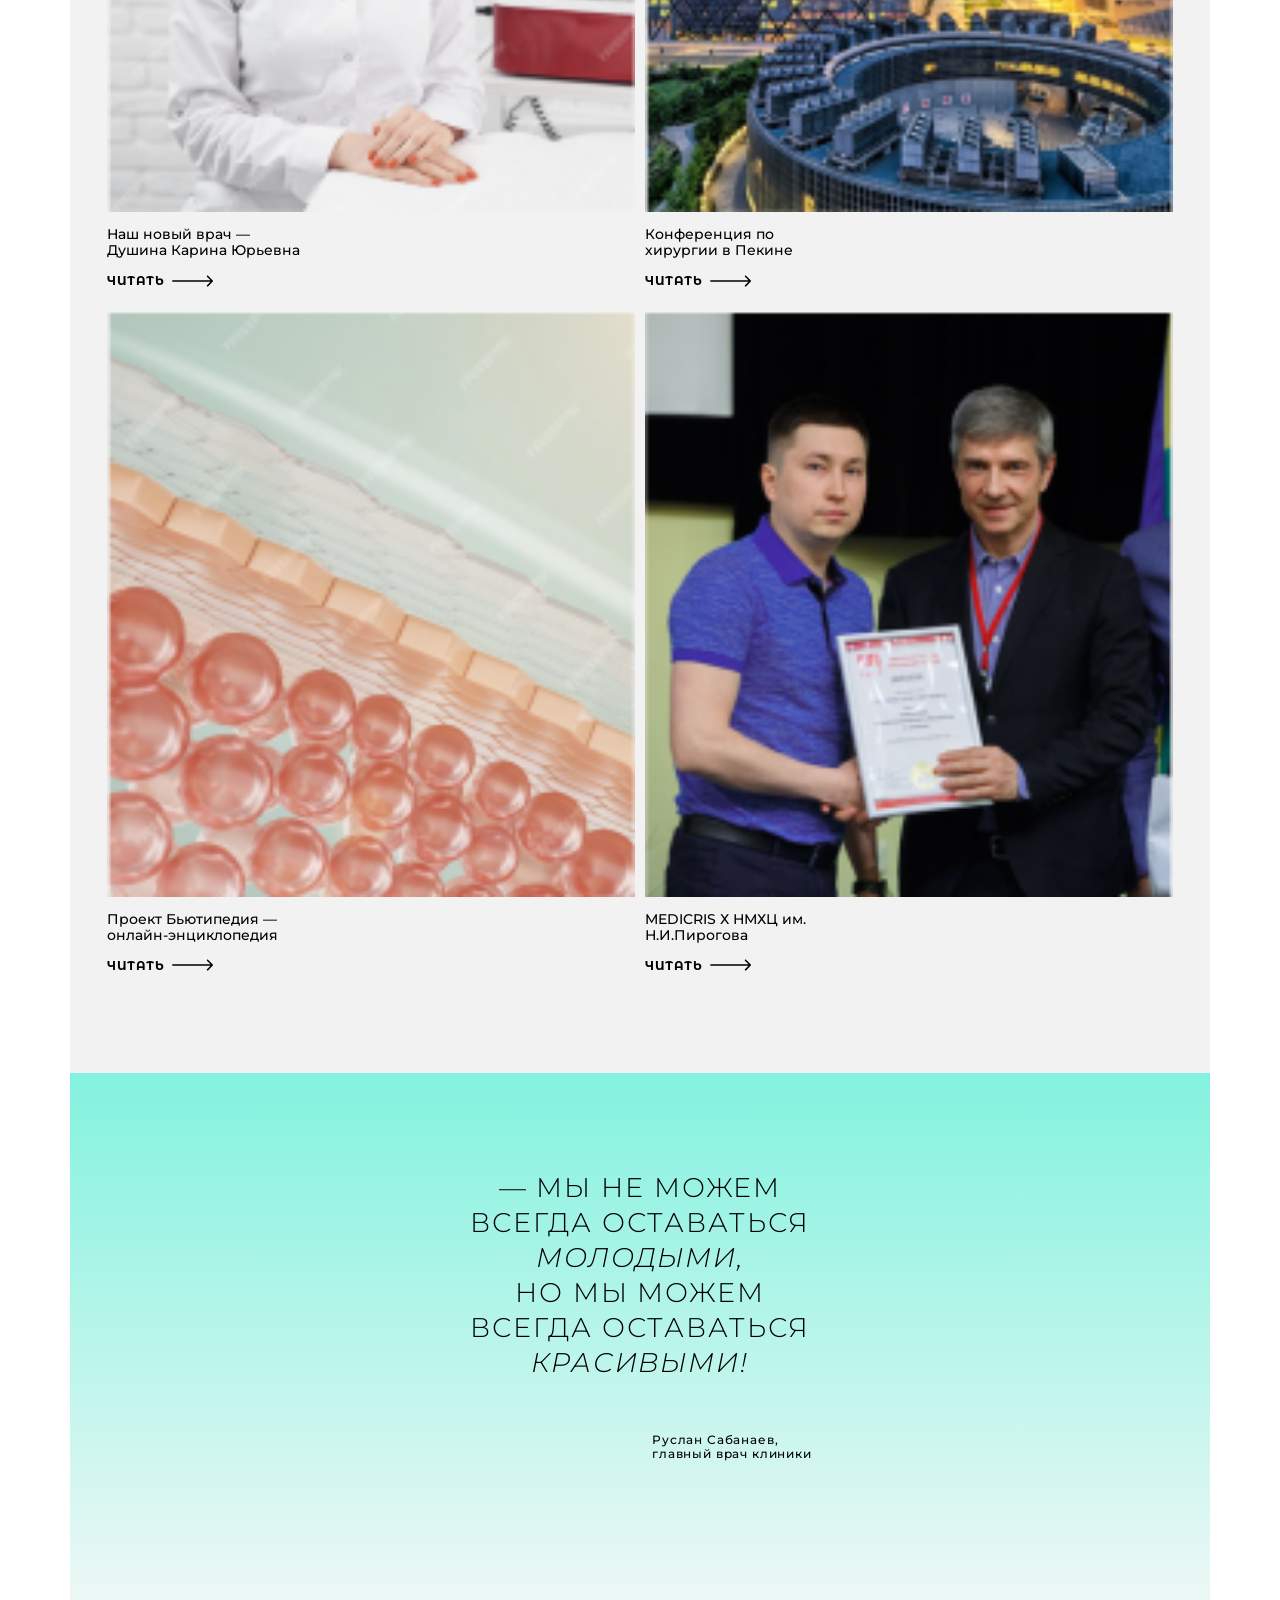
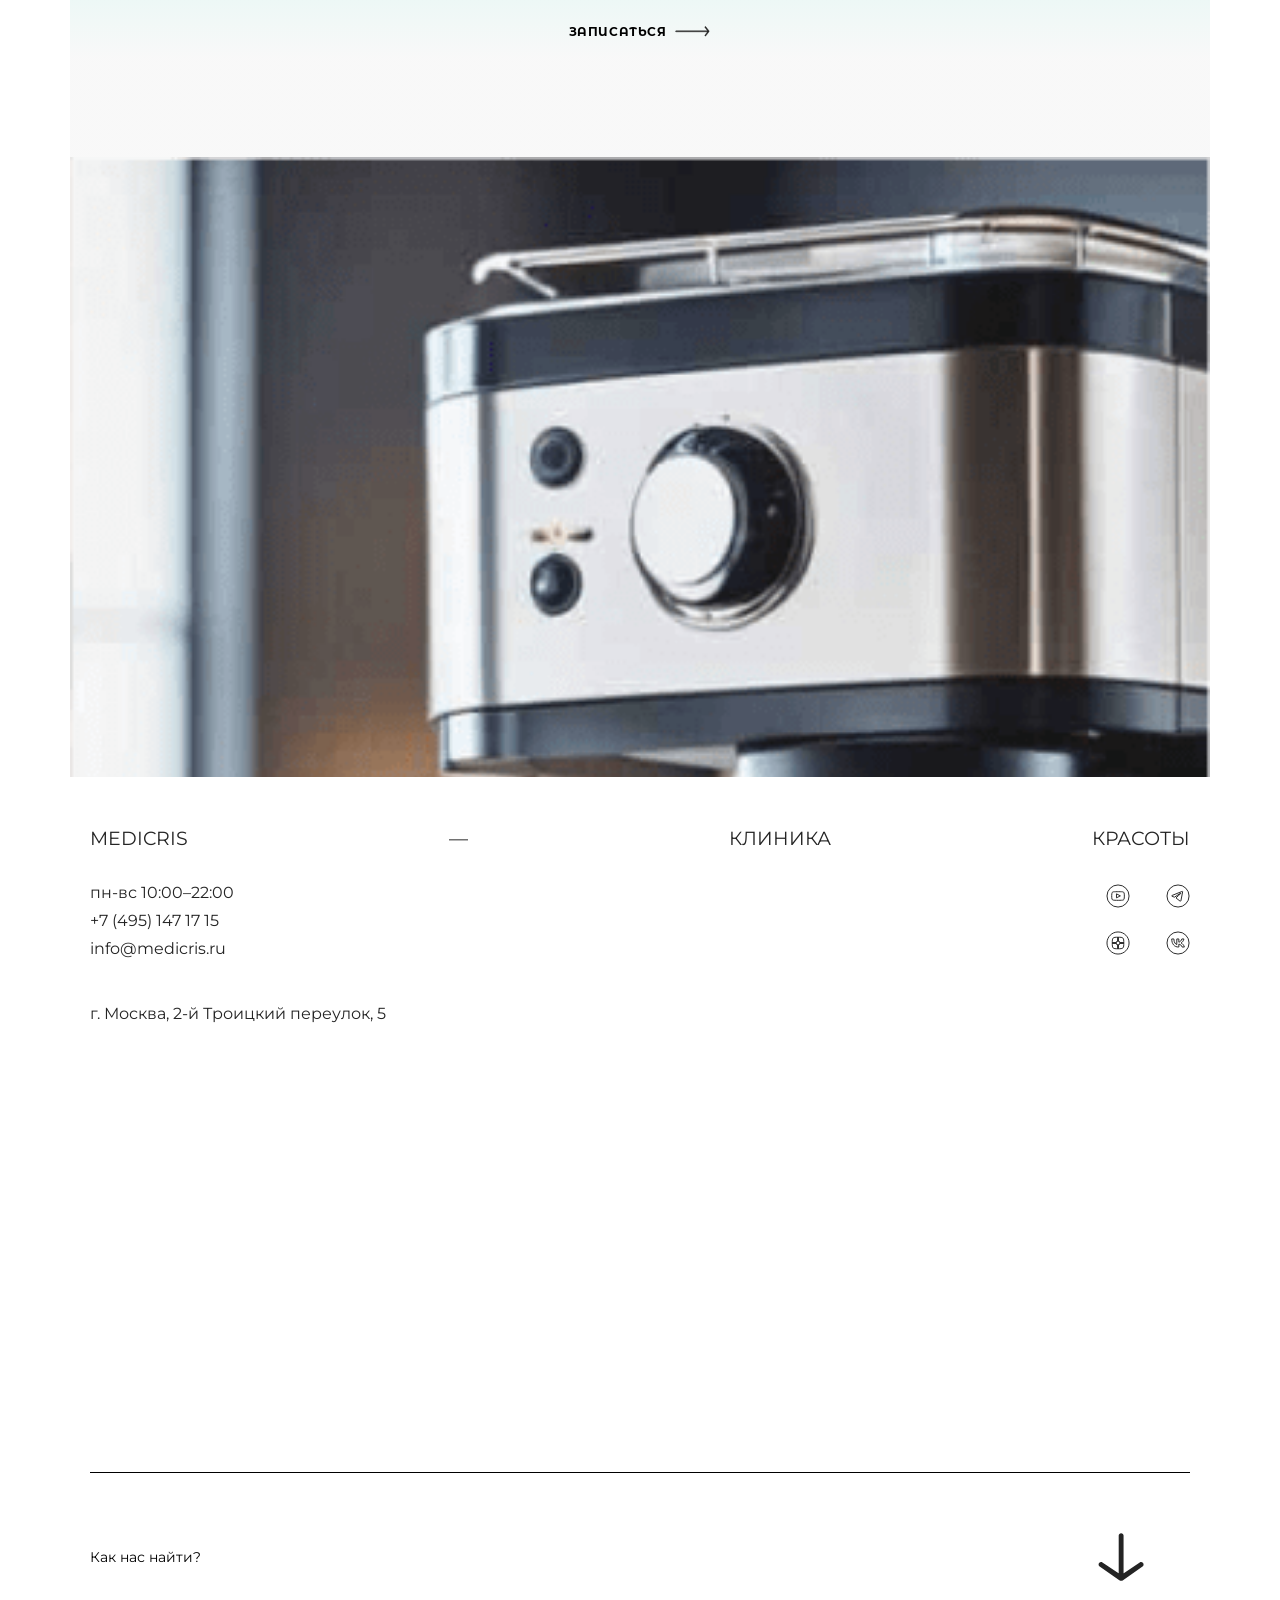
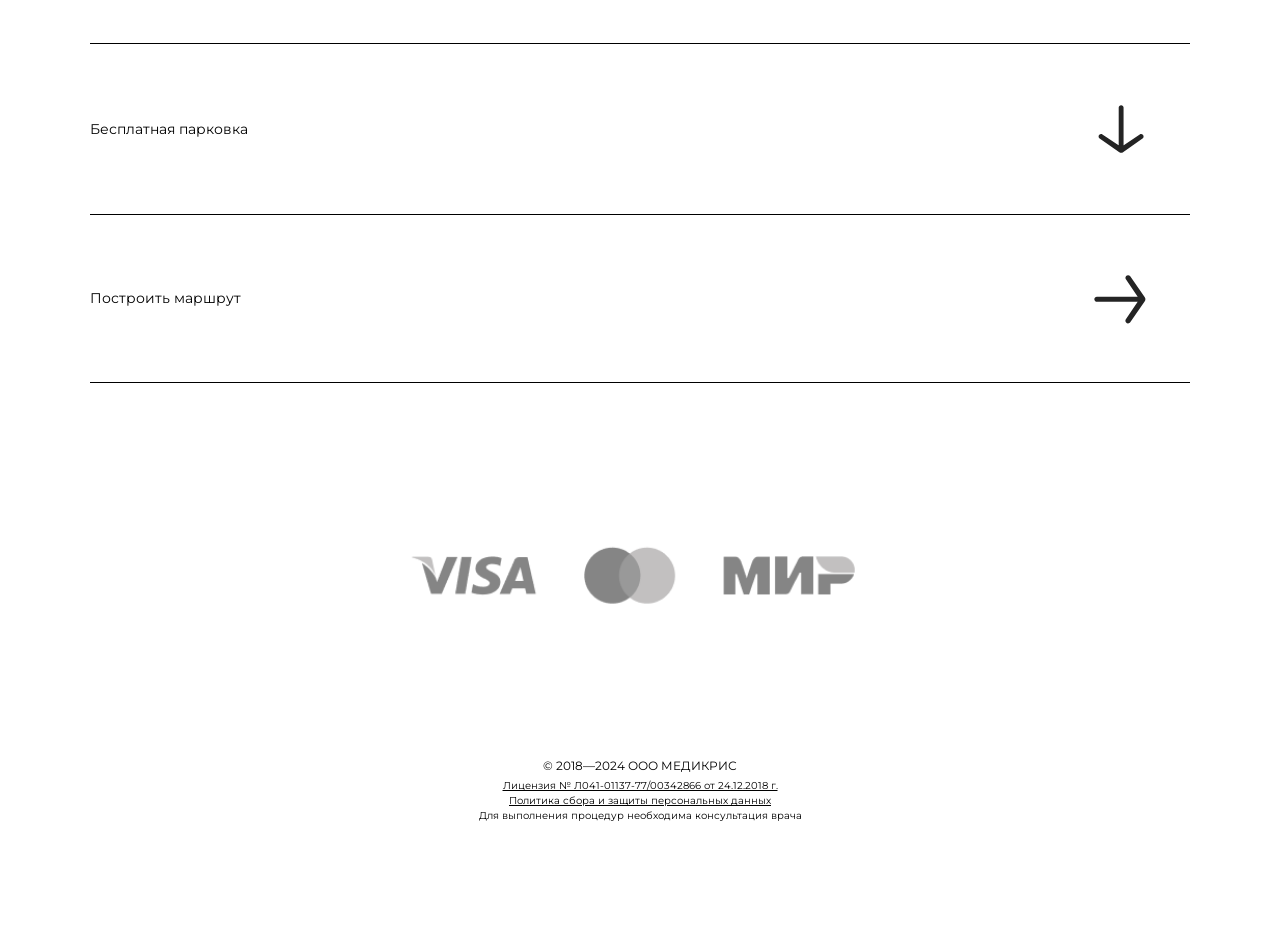
==== commit 1c00e8c5: "merge fix" ====
--- a/index.html
+++ b/index.html
@@ -45,10 +45,10 @@
     <div class="container-sm m-0 first-page position-relative">
       <div class="row photos-wrapper"></div>
       <div
-        class="container-sm t-n-b position-absolute top-0 start-0 d-flex flex-column align-items-center text-center"
+        class="container-sm text-and-buttons position-absolute top-0 start-0 d-flex flex-column align-items-center text-center"
       >
         <div class="row">
-          <div class="col-12 t-n-b__text text-center">
+          <div class="col-12 text-and-buttons__text text-center">
             УПРАВЛЯЙТЕ<br />
             <span class="fst-italic">ВНЕШНОСТЬЮ,</span><br />
             ЗДОРОВЬЕМ<br />
@@ -58,7 +58,7 @@
         </div>
         <div class="row">
           <img
-            class="col-12 t-n-b__arrow"
+            class="col-12 text-and-buttons__arrow"
             src="media/main_page/arrow.svg"
             alt=""
           />
@@ -66,11 +66,13 @@
         <div class="row justify-items-end">
           <div class="col-12">
             <div
-              class="row t-n-b__buttons d-flex flex-row align-items-center p-2"
+              class="row text-and-buttons__buttons d-flex flex-row align-items-center p-3"
             >
-              <div class="col t-n-b__buttons__f">ДЛЯ ЖЕНЩИН</div>
-              <div class="col t-n-b__buttons__t">ПЕРСОНАЛЬНЫЙ ПРОТОКОЛ</div>
-              <div class="col t-n-b__buttons__m">ДЛЯ МУЖЧИН</div>
+              <div class="col text-and-buttons__buttons__f">ДЛЯ ЖЕНЩИН</div>
+              <div class="col text-and-buttons__buttons__t">
+                СОЗДАТЬ ПЕРСОНАЛЬНЫЙ ПРОТОКОЛ
+              </div>
+              <div class="col text-and-buttons__buttons__m">ДЛЯ МУЖЧИН</div>
             </div>
           </div>
         </div>
@@ -115,7 +117,7 @@
         <div class="d-flex flex-column row">
           <div class="col page-2__main-text">
             КЛИНИКА <span class="fst-italic">MEDICRIS —</span><br />
-            ОТВЕТСТВЕННАЯ <span class="fw-bold">*</span><br />
+            ОТВЕТСТВЕННАЯ <img src="./media/main_page/star.svg" /><br />
             ЭСТЕТИЧЕСКАЯ<br />
             МЕДИЦИНА,<br />
             ПОМОГАЮЩАЯ<br />
@@ -159,9 +161,9 @@
         </div>
         <div class="row type-2__bottom">
           <div class="col type-2__bottom__text">
-            127 ВЫСОКО–<br />
-            ТЕХНОЛОГИЧНЫХ<br />
-            ПРОЦЕДУР
+            43 ВЫСОКО–<br />
+            ТЕХНОЛОГИЧНЫЕ<br />
+            ПРОЦЕДУРЫ
           </div>
           <img
             src="media/type-2/ellipse_arr.svg"
@@ -172,7 +174,12 @@
 
         <div class="row">
           <marquee class="type-2__bottom__string col">
-            / БИОРЕВИТАЛИЗАЦИЯ &emsp; / КОНТУРНАЯ ПЛАСТИКА &emsp; / SMAS-LIFTING
+            ВЕКТОРНЫЙ ЛИФТИНГ RADIESSE &emsp;&emsp; SMAS-ЛИФТИНГ &emsp;&emsp;
+            ФОТОТЕРАПИЯ &emsp;&emsp; КОРРЕКЦИЯ ГУБ &emsp;&emsp; БИОРЕВИТАЛИЗАЦИЯ
+            &emsp;&emsp; ГРАНУЛЫ ФОРДАЙСА &emsp;&emsp; УДАЛЕНИЕ ПАППИЛОМ
+            &emsp;&emsp; УДАЛЕНИЕ РОДИНОК &emsp;&emsp; ЛАЗЕРНОЕ УДАЛЕНИЕ СОСУДОВ
+            &emsp;&emsp; ФЛЕБОЛОГИЯ &emsp;&emsp; СКЛЕРОТЕРАПИЯ &emsp;&emsp; УЗИ
+            СОСУДОВ &emsp;&emsp; ЛАЗЕРНОЕ ЛЕЧЕНИЕ ВАРИКОЗА &emsp;&emsp;
           </marquee>
         </div>
       </div>
@@ -199,7 +206,9 @@
         </div>
         <div class="row">
           <marquee class="type-2__bottom__string col">
-            ВРАЧ-КОСМЕТОЛОГ &emsp; ВРАЧ-ДЕРМАТОЛОГ
+            ВРАЧ-КОСМЕТОЛОГ &emsp;&emsp; ВРАЧ-ДЕРМАТОЛОГ &emsp;&emsp;
+            ВРАЧ-ФЛЕБОЛОГ &emsp;&emsp; ВРАЧ-ТРИХОЛОГ &emsp;&emsp; ВРАЧ-ХИРУРГ
+            &emsp;&emsp; ВРАЧ-ДЕРМАТОВЕНЕРОЛОГ &emsp;&emsp;
           </marquee>
         </div>
       </div>
@@ -226,7 +235,8 @@
         </div>
         <div class="row">
           <marquee class="type-2__bottom__string col">
-            LIFTERA-A &emsp; MEDIOSTAR NEXT PRO &emsp; PROFHILO
+            LIFTERA-A &emsp;&emsp; MEDIOSTAR NEXT PRO &emsp;&emsp; BBL
+            &emsp;&emsp; PROFHILO &emsp;&emsp; RADIESSE &emsp;&emsp; ...
           </marquee>
         </div>
       </div>
@@ -253,8 +263,9 @@
         </div>
         <div class="row">
           <marquee class="type-2__bottom__string col">
-            УВЛАЖНИТЕЛИ ВОЗДУХА &emsp; КОФЕМАШИНА &emsp; ЧАСТНАЯ ПАРКОВКА &emsp;
-            БУТИЛИРОВАННАЯ ВОДА
+            ЧАСТНАЯ ПАРКОВКА &emsp;&emsp; КОФЕМАШИНА &emsp;&emsp; КОМНАТА
+            РЕЛАКСАЦИИ &emsp;&emsp; УВЛАЖНИТЕЛИ ВОЗДУХА &emsp;&emsp; ЩЕЛОЧНАЯ
+            ВОДА &emsp;&emsp; ПАНДУС &emsp;&emsp;
           </marquee>
         </div>
       </div>
@@ -356,13 +367,11 @@
 
     <div class="container-sm feedback d-flex flex-column">
       <div class="row">
-        <div class="col fw-light feedback__title text-center">
-          ОТЗЫВЫ ПАЦИЕНТОВ
-        </div>
+        <div class="col feedback__title">ОТЗЫВЫ ПАЦИЕНТОВ</div>
       </div>
       <div class="slider-wrapper">
         <div
-          class="feedback-slide d-flex flex-column justify-content-between"
+          class="feedback-slide d-flex flex-column justify-content-between open"
           data-visible="true"
           data-slide-number="1"
         >
@@ -535,8 +544,8 @@
       <div class="row rate-row">
         <div class="col text-center rate__title">НЕЗАВИСИМЫЙ РЕЙТИНГ</div>
       </div>
-      <div class="row rate-wrapper">
-        <div class="col-6">
+      <div class="row justify-content-center rate-wrapper">
+        <div class="col-4">
           <div
             class="row d-flex flex-column justify-content-between align-items-center"
           >
@@ -552,7 +561,7 @@
             />
           </div>
         </div>
-        <div class="col-6">
+        <div class="col-4">
           <div
             class="row d-flex flex-column justify-content-between align-items-center"
           >
@@ -678,9 +687,7 @@
 
     <div class="container-sm footer fw-normal">
       <div class="row">
-        <div class="col text-center footer__title p-0 mx-0">
-          MEDICRIS — КЛИНИКА КРАСОТЫ
-        </div>
+        <div class="col footer__title mx-0">MEDICRIS — КЛИНИКА КРАСОТЫ</div>
       </div>
       <div class="row">
         <div class="col-6">
@@ -734,8 +741,13 @@
           г. Москва, 2-й Троицкий переулок, 5
         </div>
       </div>
-      <div class="row">
-        <img src="media/footer/map.png" alt="" class="col footer__map-img" />
+      <div class="row footer__map-img">
+        <iframe
+          src="https://yandex.ru/map-widget/v1/?um=constructor%3Aa0dd091228409f556d7cc77fd7f5b22833254184b99c71337f01bee78aea5f3c&amp;source=constructor"
+          width="100%"
+          height="400"
+          frameborder="0"
+        ></iframe>
       </div>
       <div class="row">
         <div class="col footer__maps">
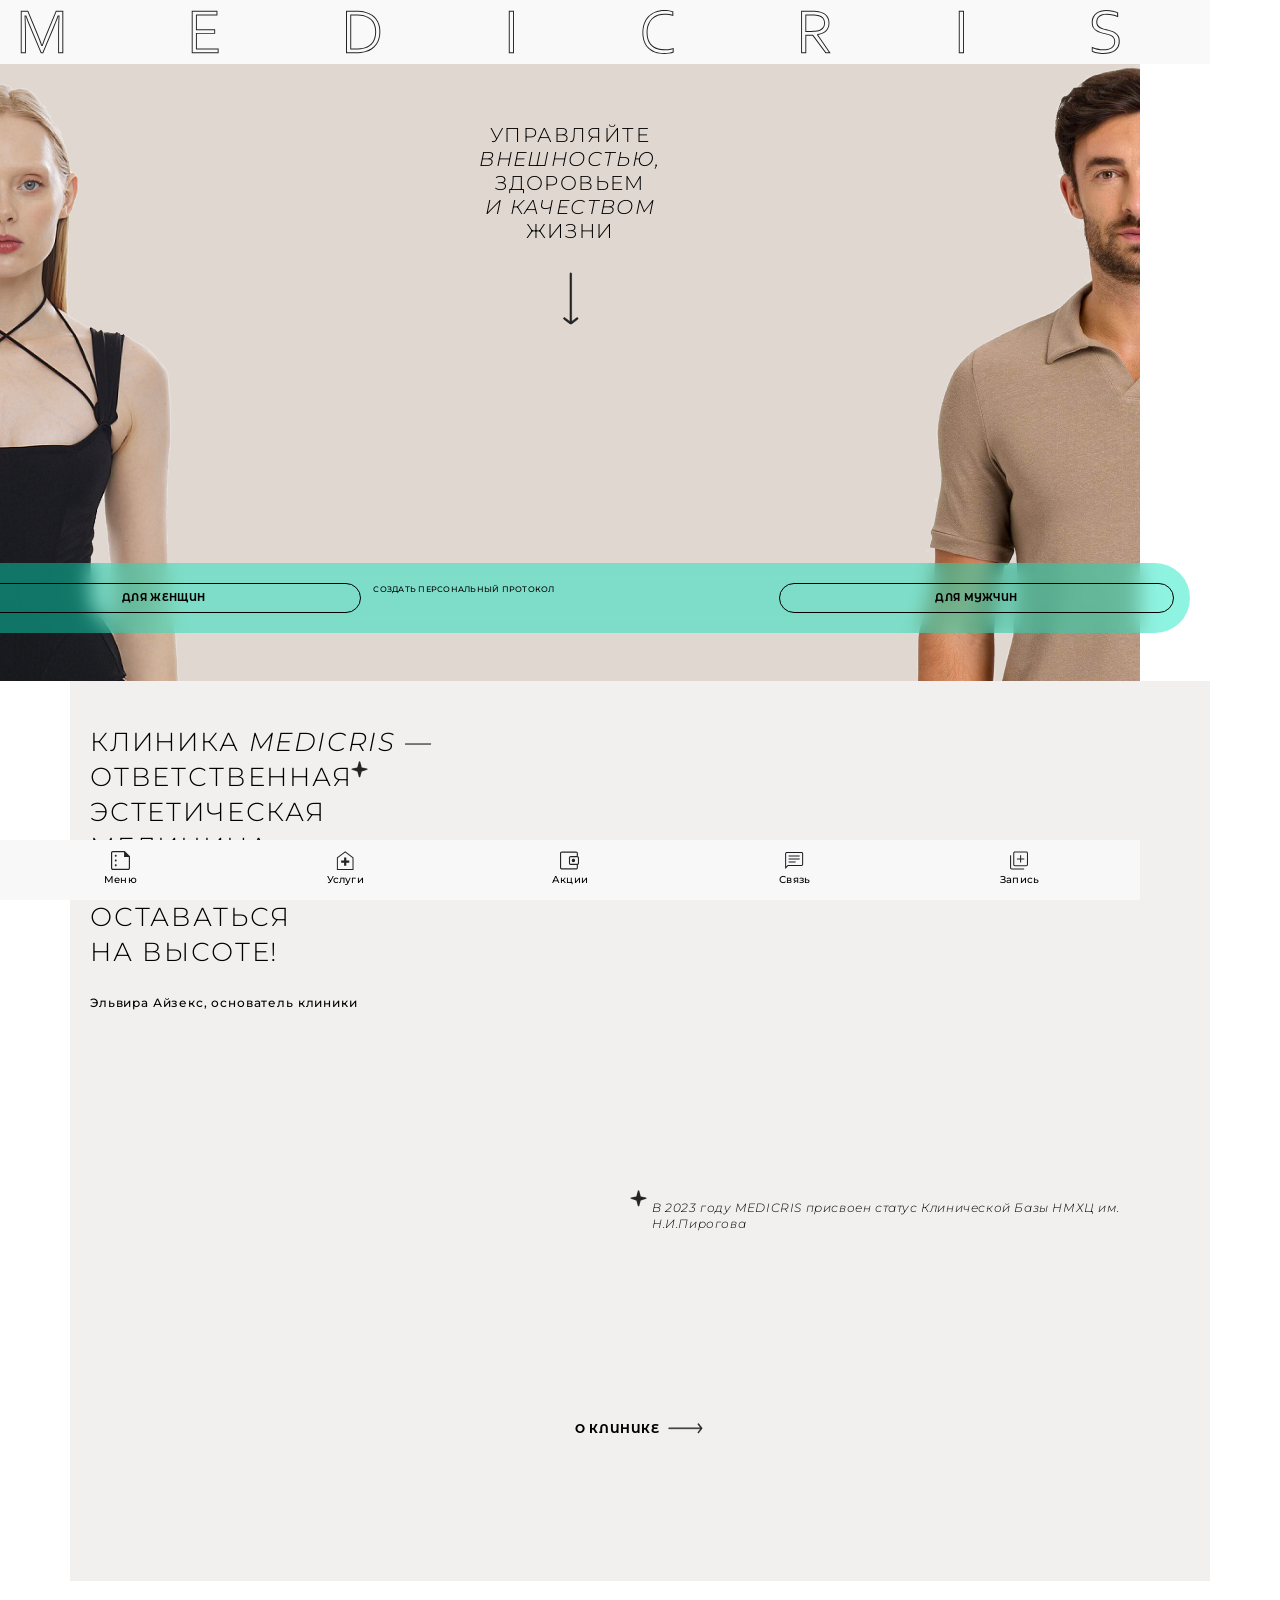
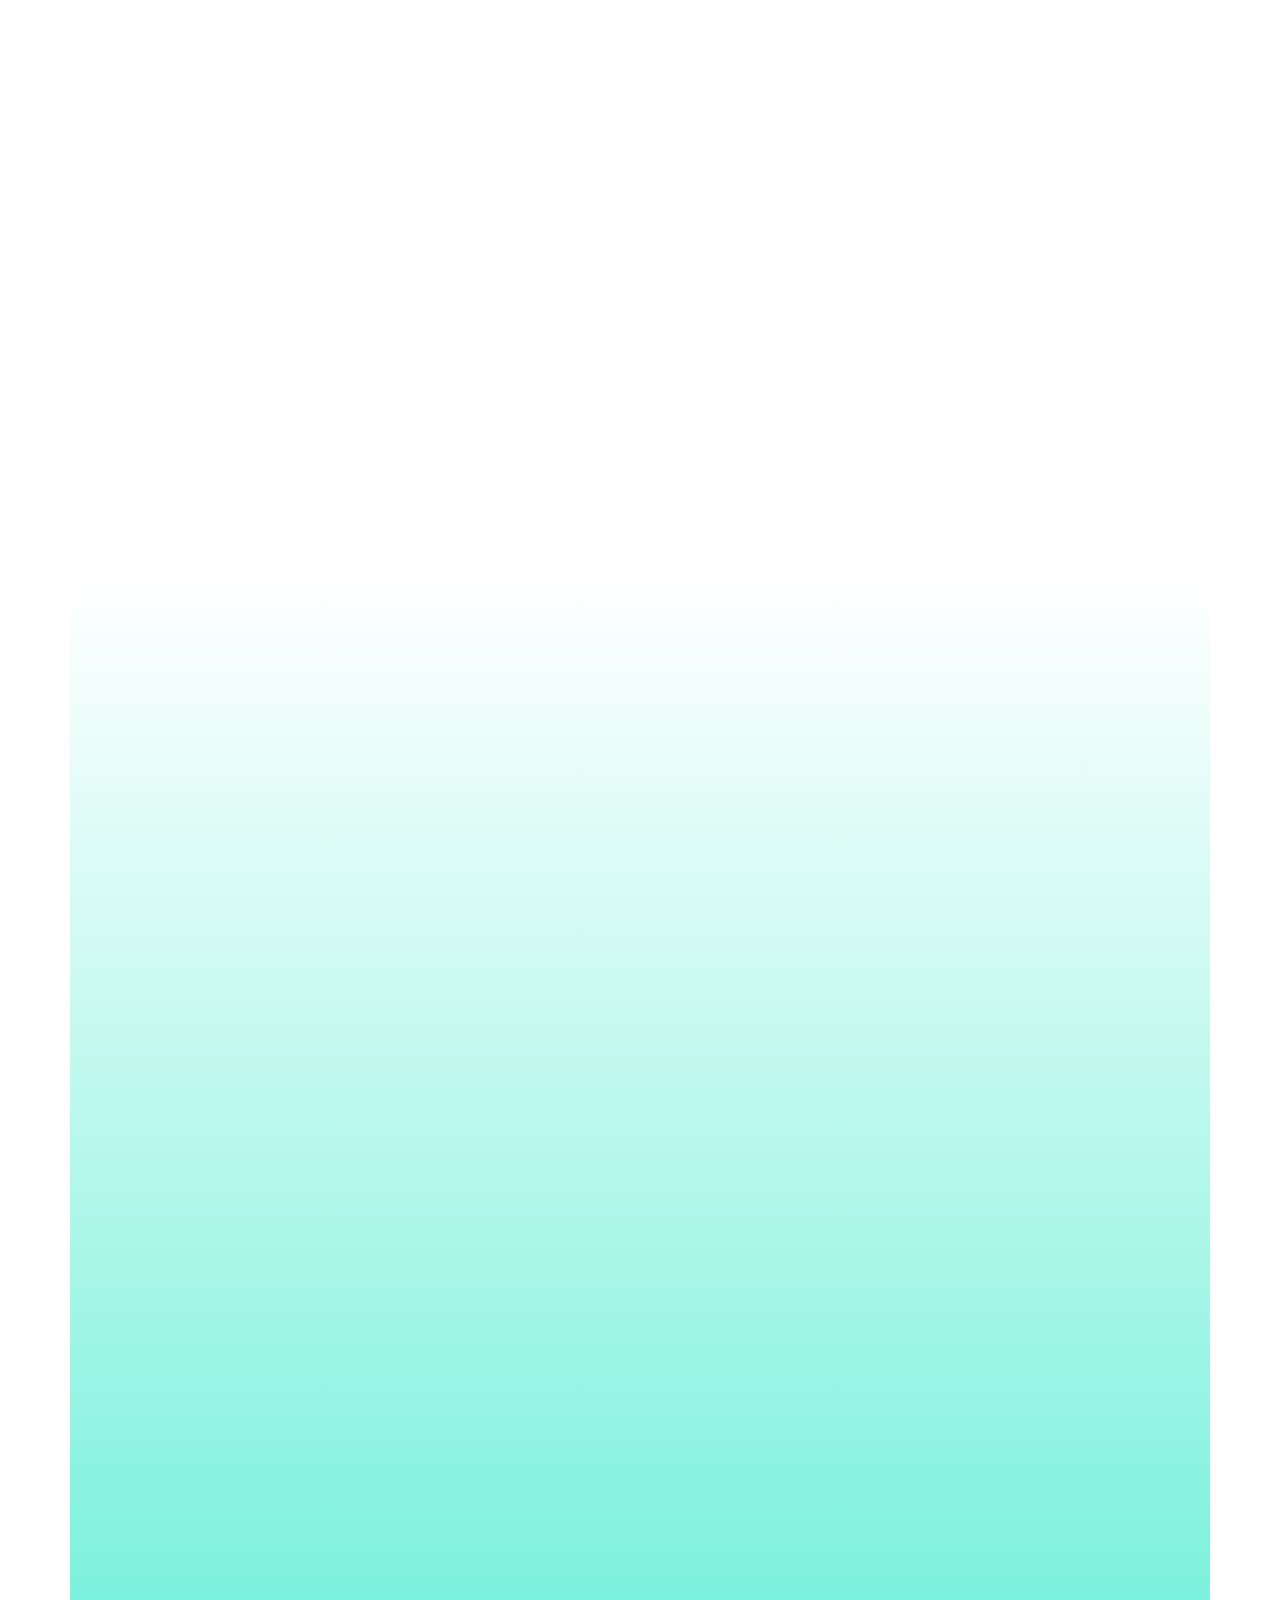
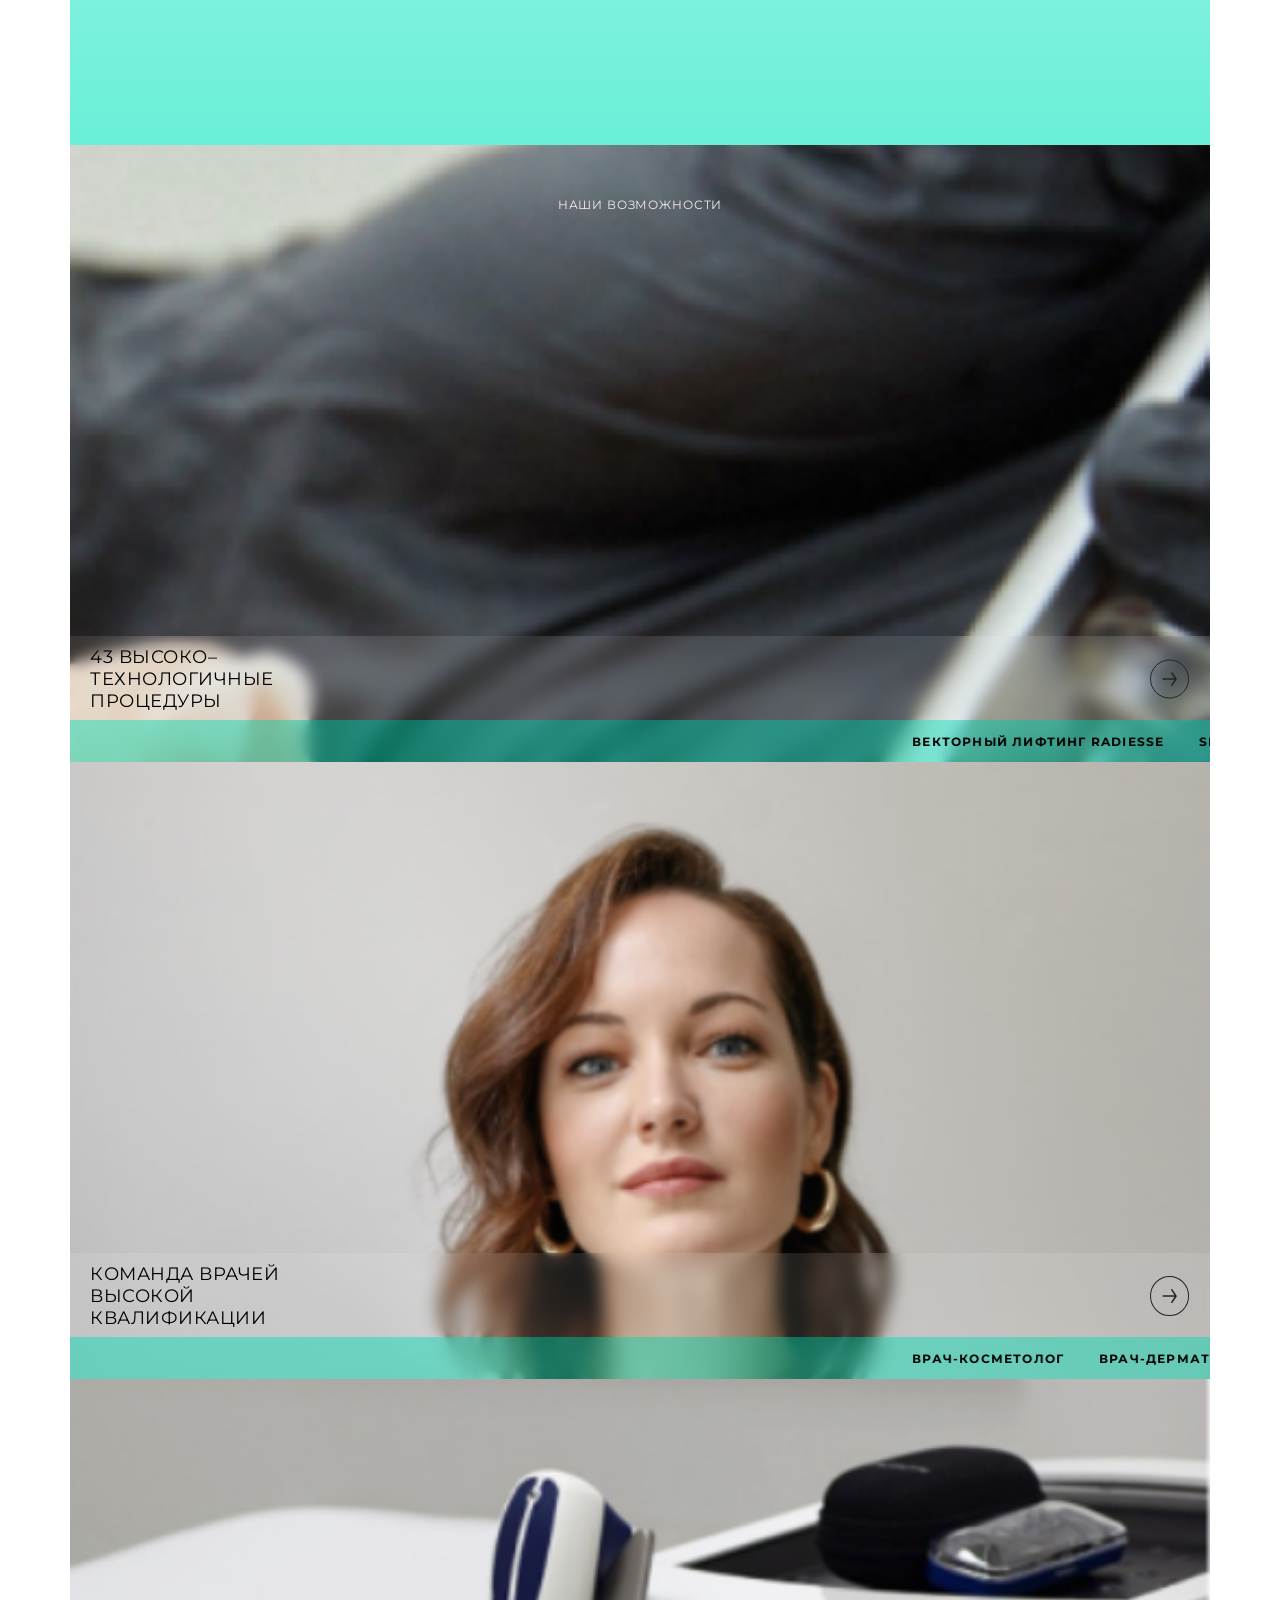
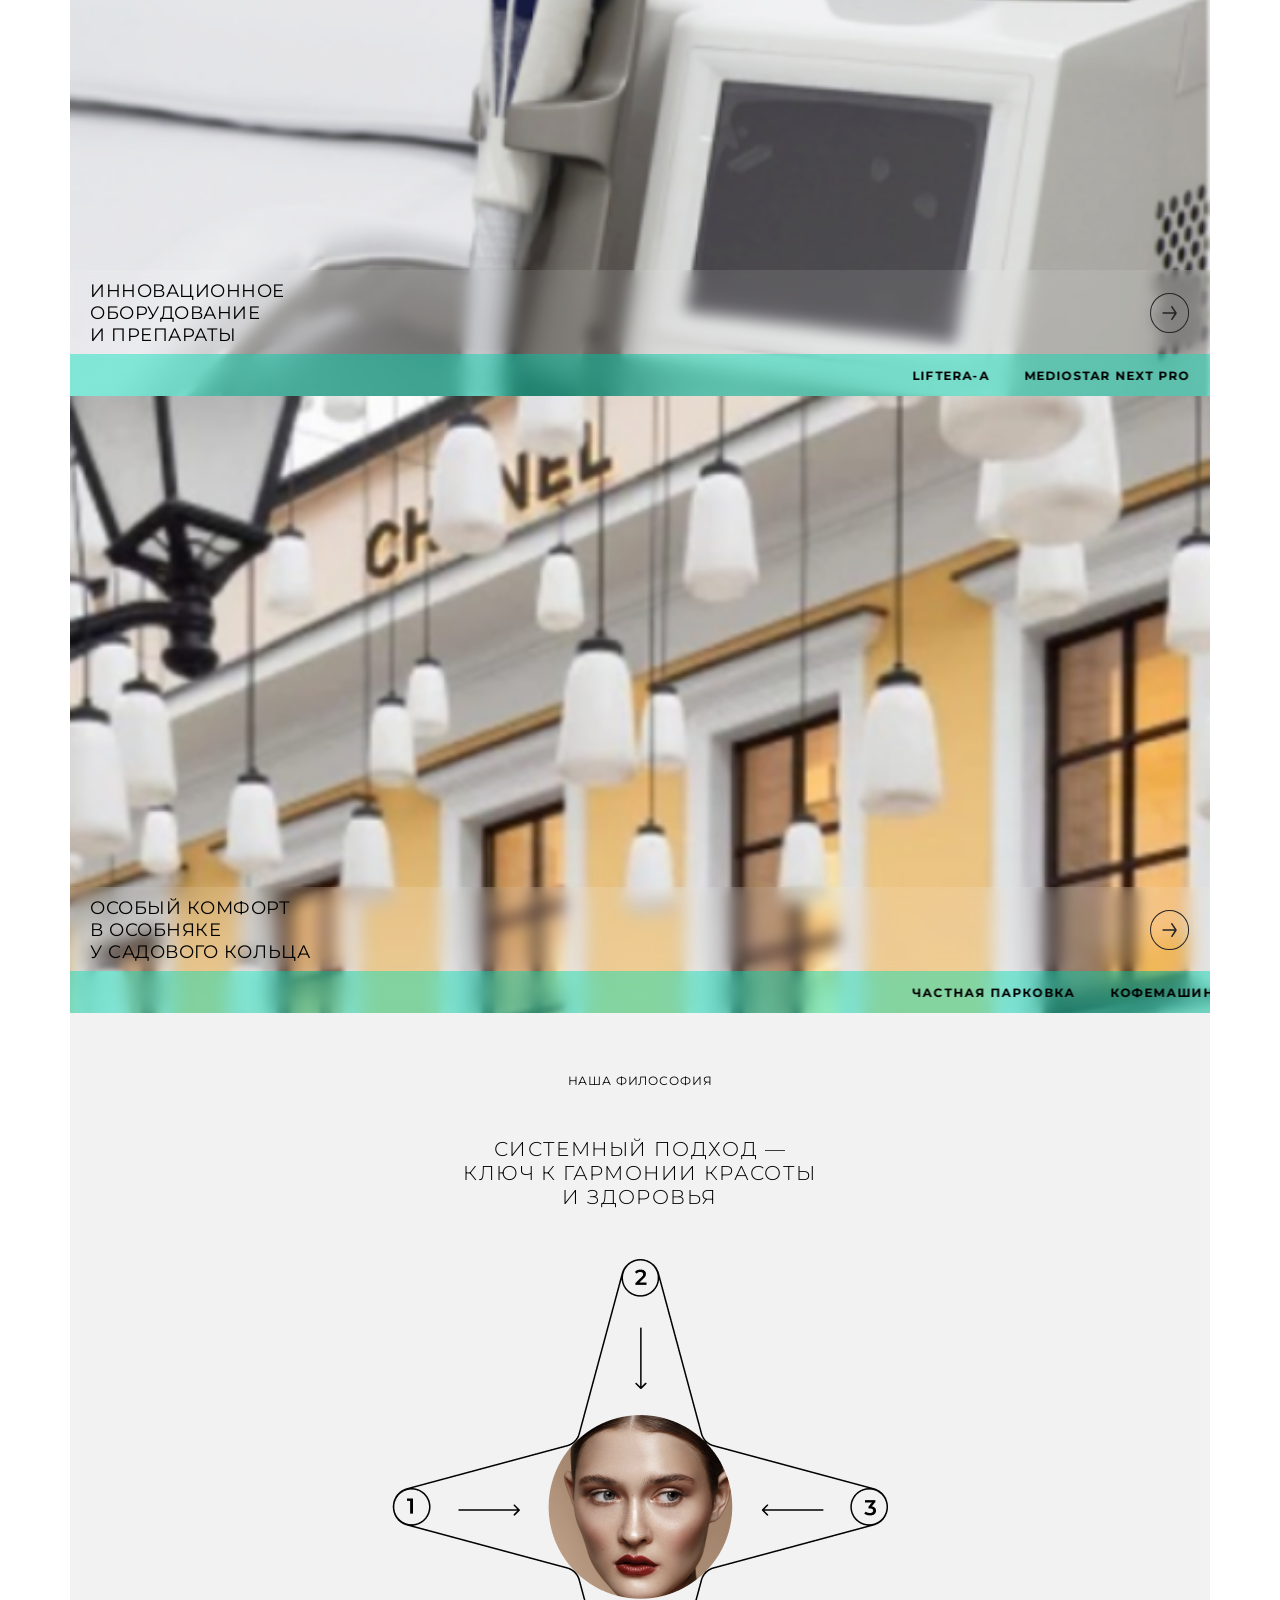
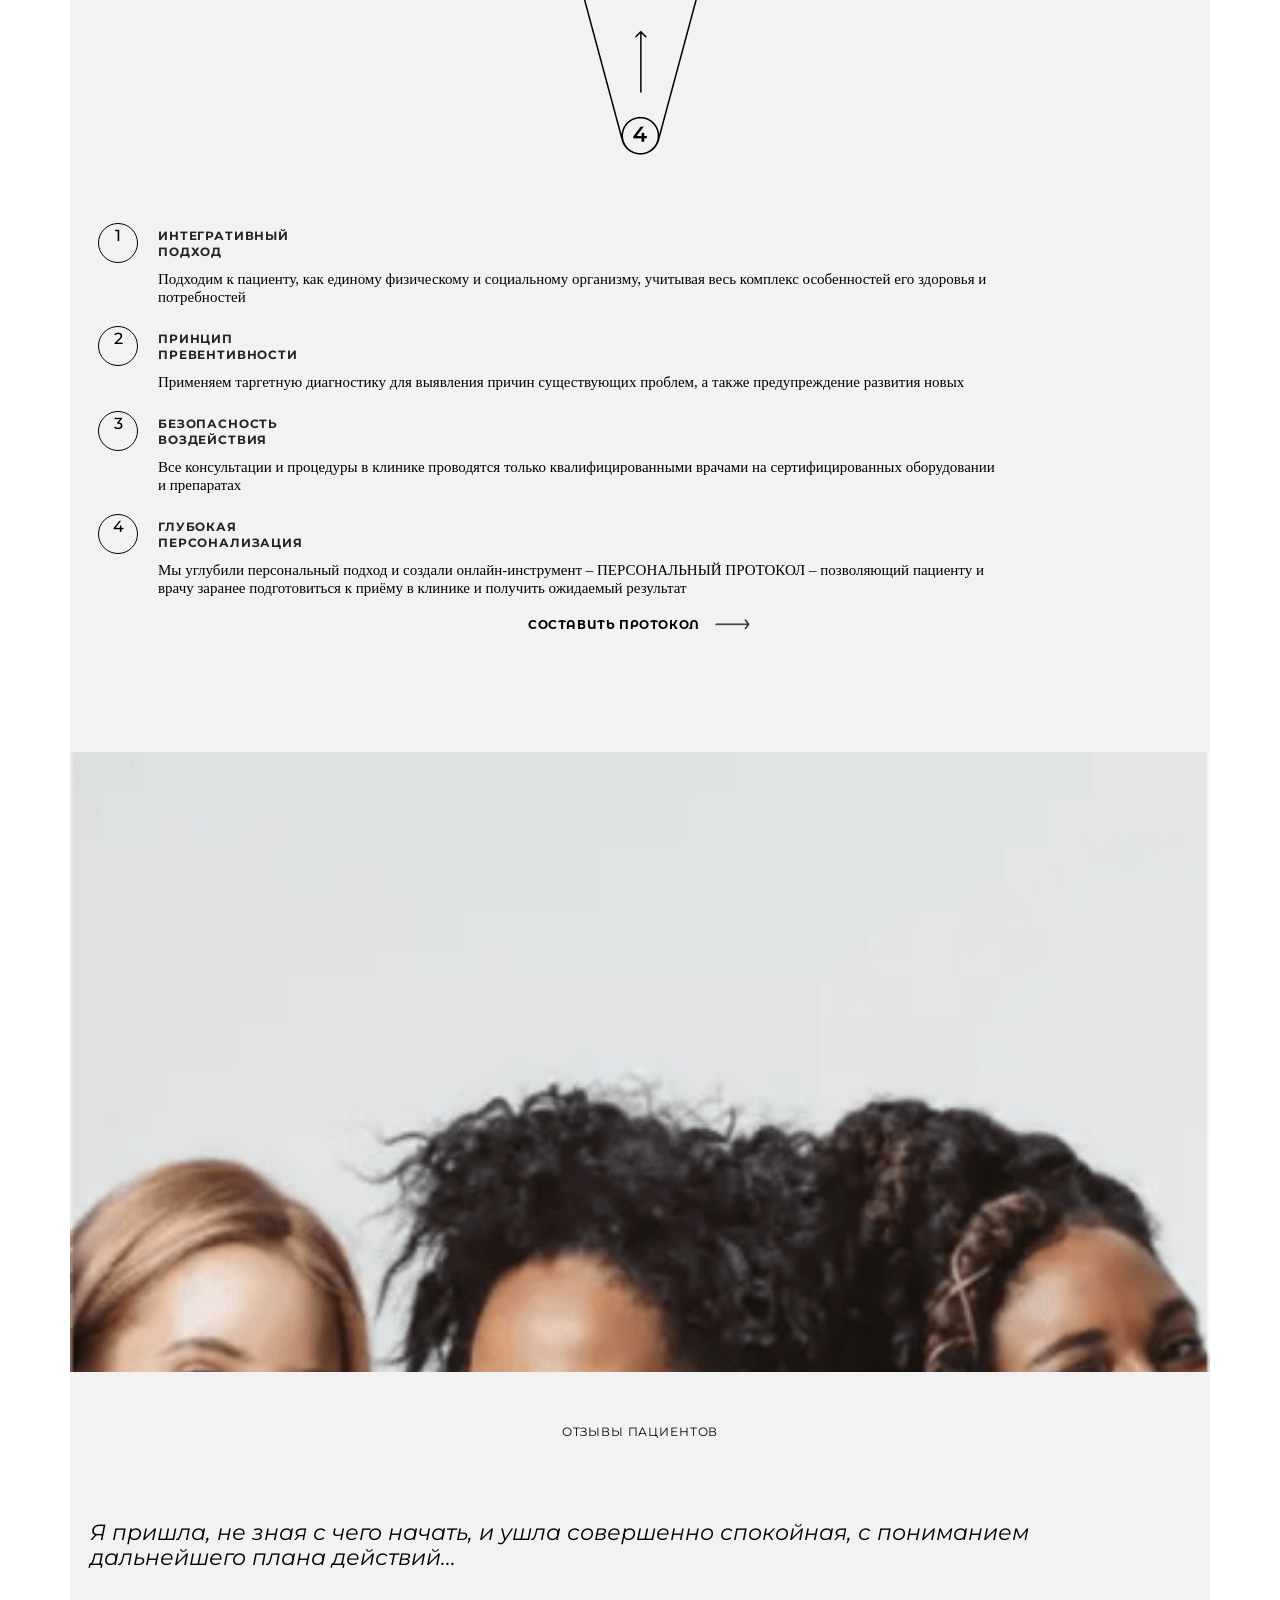
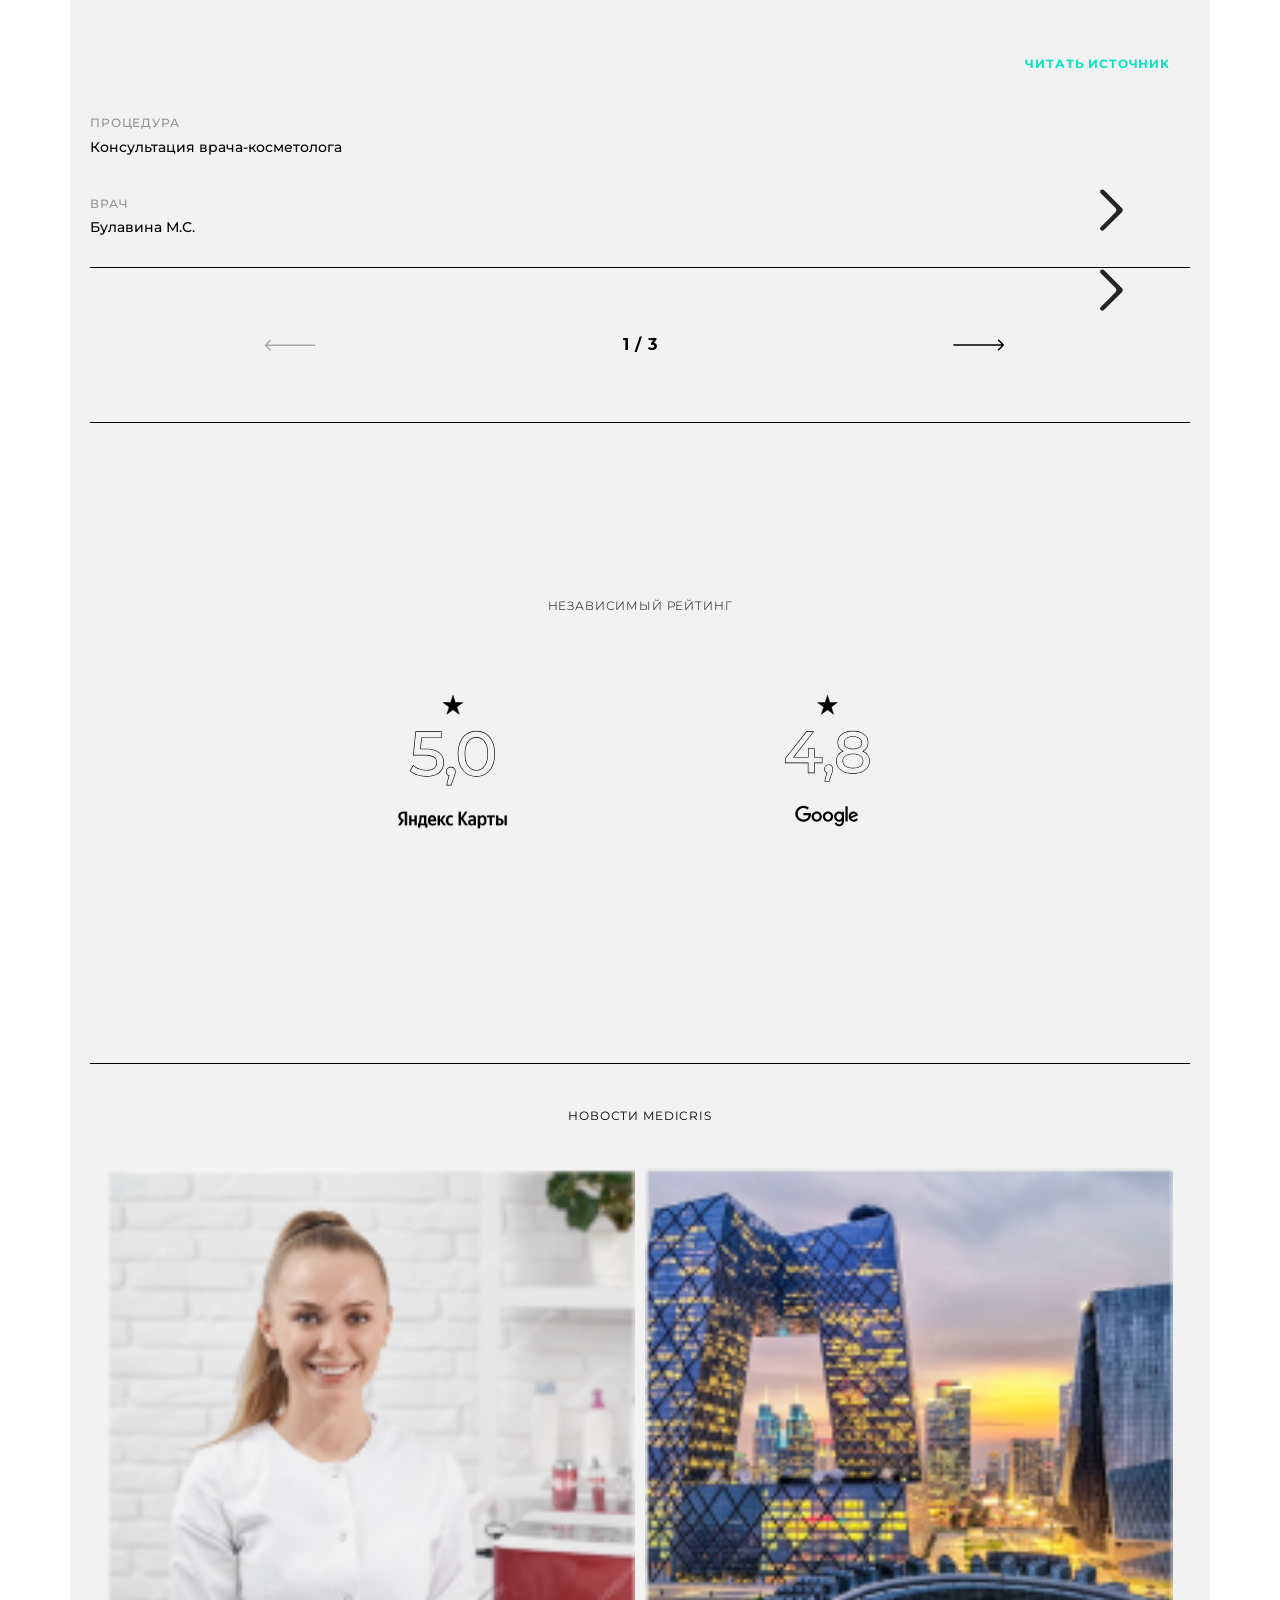
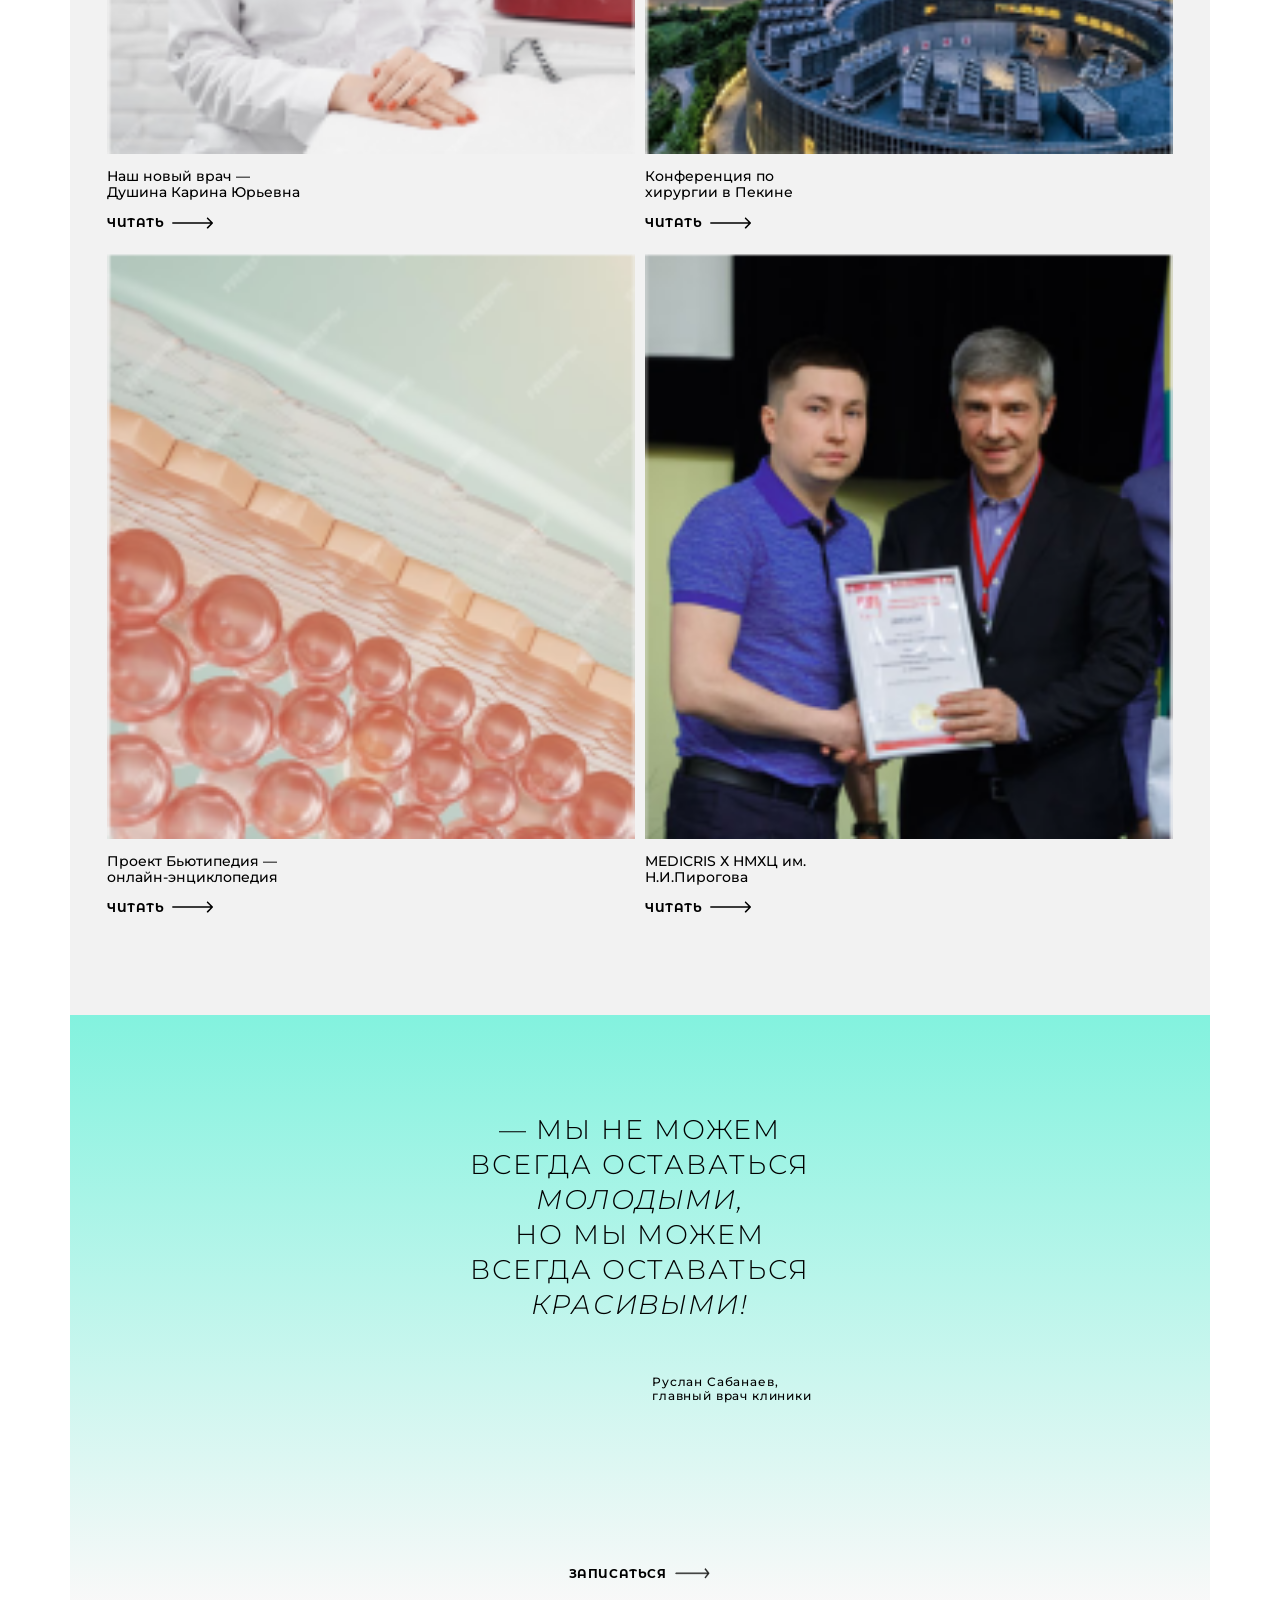
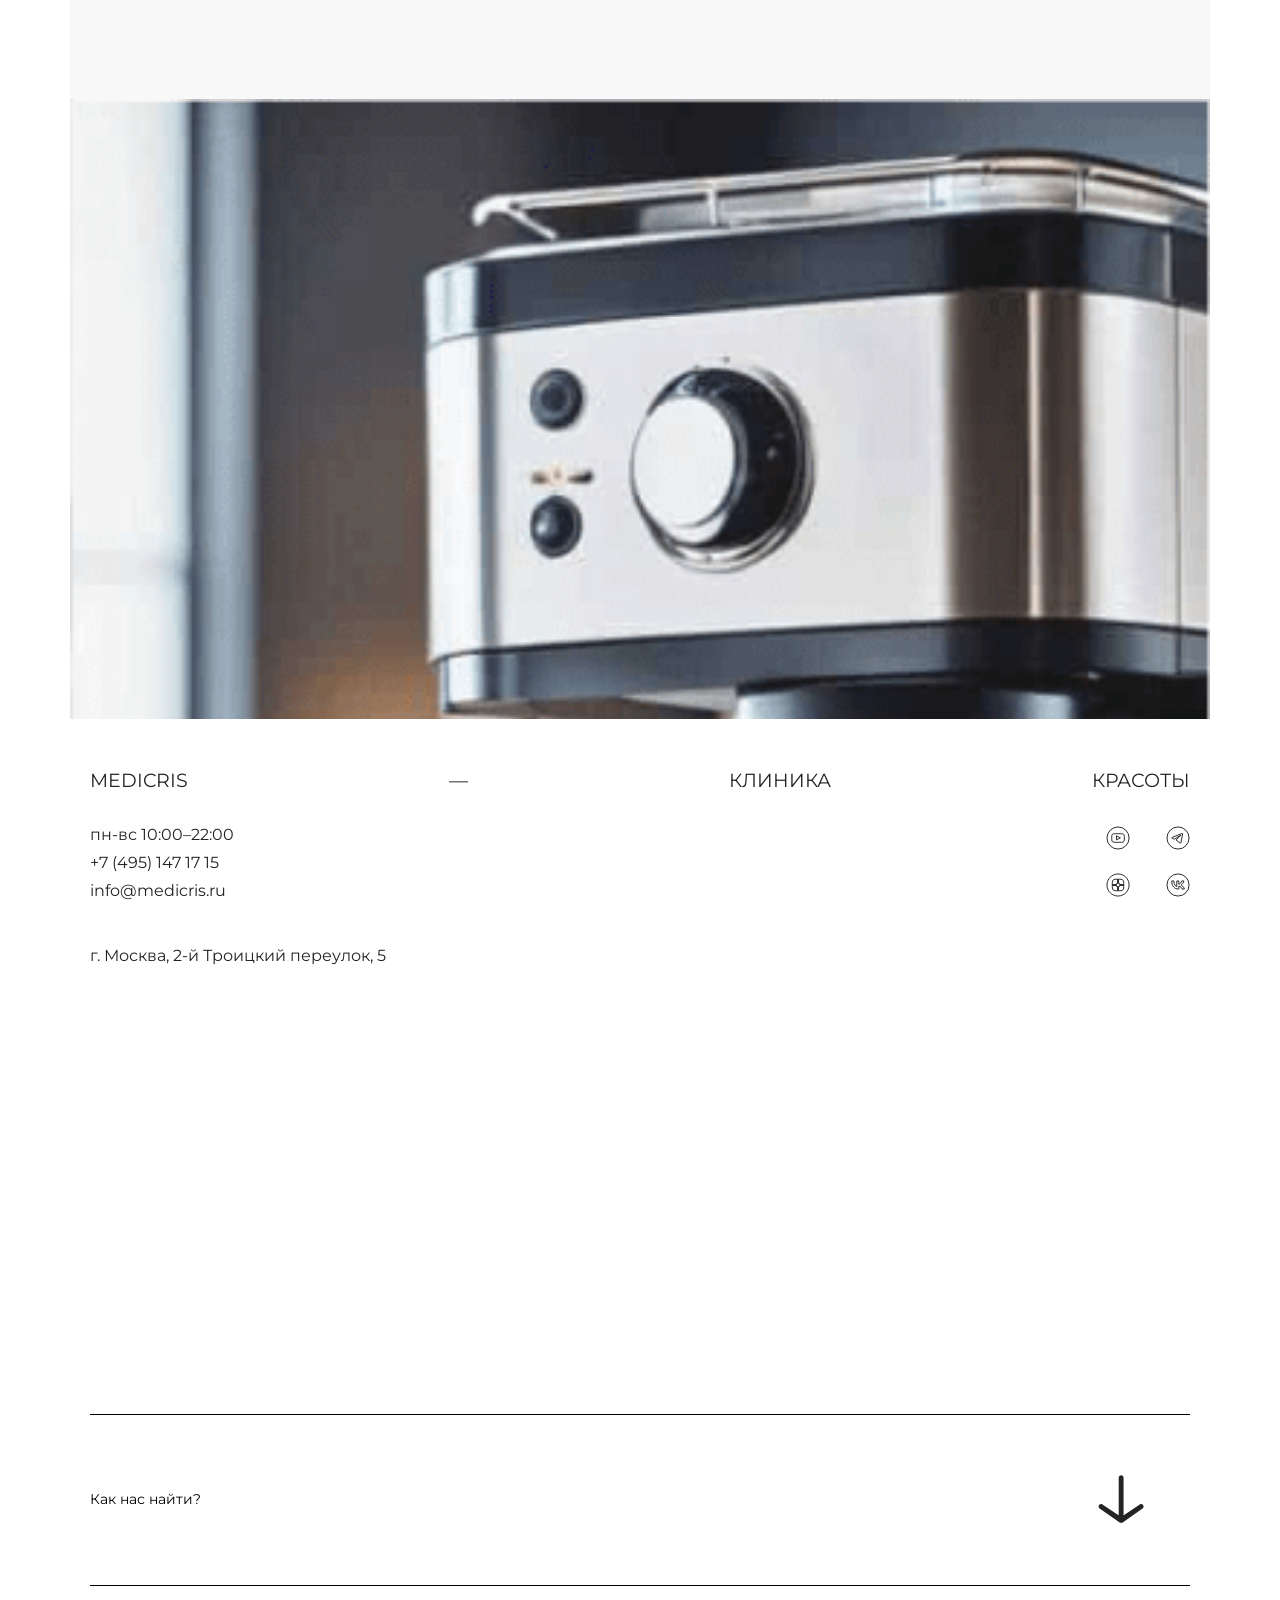
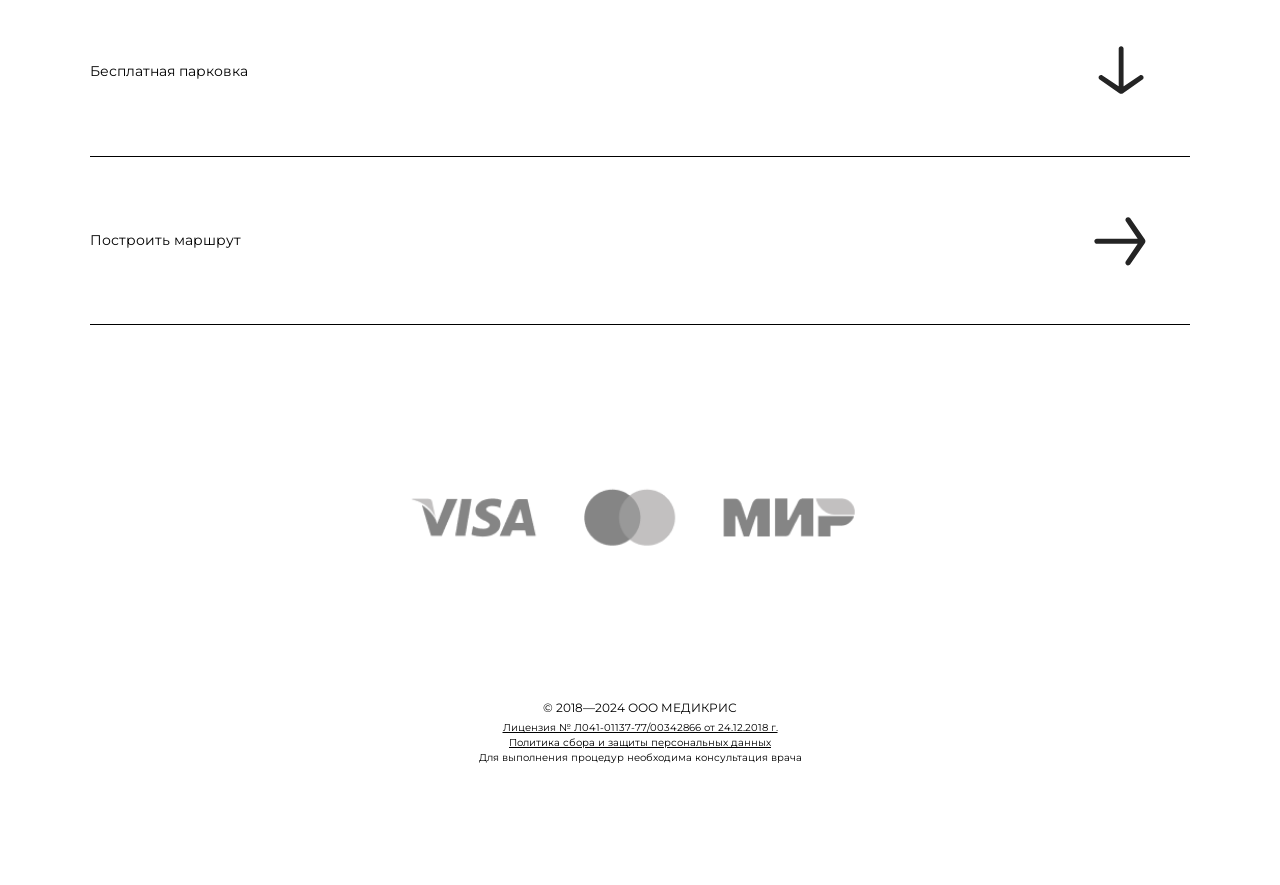
==== commit bc51d1c8: "resolved conflicts in treatment page" ====
--- a/index.html
+++ b/index.html
@@ -27,7 +27,7 @@
     <title>MEDICRIS</title>
   </head>
   <body>
-    <header class="container-sm header bg">
+    <header class="container-sm header">
       <div class="row">
         <div class="col header__img">
           <img src="media/main_page/m.svg" alt="" />
@@ -82,21 +82,21 @@
     <div class="menu container-sm">
       <div class="row row-cols-5 p-2 align-items-center">
         <div class="col">
-          <img class="menu__img" src="media/menu/account_balance.svg" />
+          <img class="menu__img" src="media/menu/summarize.svg" />
           <div class="menu__text">Меню</div>
         </div>
         <div class="col">
           <a href="treatment.html">
             <img
               class="menu__img"
-              src="media/menu/account_balance_wallet.svg"
+              src="media/menu/home_health1.svg"
             />
             <div class="menu__text">Услуги</div>
           </a>
         </div>
         <div class="col">
-          <img class="menu__img" src="media/menu/sentiment_satisfied.svg" />
-          <div class="menu__text">Профиль</div>
+          <img class="menu__img" src="media/menu/account_balance_wallet.svg" />
+          <div class="menu__text">Акции</div>
         </div>
         <div class="col">
           <img class="menu__img" src="media/menu/chat.svg" />
@@ -293,7 +293,7 @@
 
     <div class="container-sm principle">
       <div class="principle-wrapper row">
-        <div class="col-3 principle-wrapper__number text-center fw-medium s23">
+        <div class="col-3 principle-wrapper__number text-center fw-medium  ">
           1
         </div>
         <div class="col-9">
@@ -309,7 +309,7 @@
         </div>
       </div>
       <div class="principle-wrapper row">
-        <div class="col-3 principle-wrapper__number text-center fw-medium s23">
+        <div class="col-3 principle-wrapper__number text-center fw-medium  ">
           2
         </div>
         <div class="col-9">
@@ -324,7 +324,7 @@
         </div>
       </div>
       <div class="principle-wrapper row">
-        <div class="col-3 principle-wrapper__number text-center fw-medium s23">
+        <div class="col-3 principle-wrapper__number text-center fw-medium  ">
           3
         </div>
         <div class="col-9">
@@ -340,7 +340,7 @@
         </div>
       </div>
       <div class="principle-wrapper row">
-        <div class="col-3 principle-wrapper__number text-center fw-medium s23">
+        <div class="col-3 principle-wrapper__number text-center fw-medium  ">
           4
         </div>
         <div class="col-9">
--- a/css/pages/home.css
+++ b/css/pages/home.css
@@ -1,196 +1,20 @@
-:root {
-  --bs-body-font-family: "Montserrat", sans-serif;
-}
-
-html,
-body {
-  overflow-x: clip;
-}
-
-* {
-  padding: 0;
-  margin: 0;
-  color: #000;
-}
-
-a {
-  text-decoration: none;
-  color: #000;
-}
-
-.ma {
-  font-family: "Montserrat alternates";
-}
-
-.acc-1-mob {
-  font-family: "Montserrat";
-  font-style: normal;
-  font-weight: 300;
-  font-size: 26px;
-  line-height: 35px;
-  color: #242424;
-}
-
-.acc-2-mob {
-  font-family: "Montserrat";
-  font-style: italic;
-  font-weight: 400;
-  font-size: 22px;
-  line-height: 110%;
-  color: #242424;
-}
-
-.acc-3-mob {
-  font-family: "Nunito Sans";
-  font-style: normal;
-  font-weight: 400;
-  font-size: 15px;
-  line-height: 20px;
-  letter-spacing: 0.02em;
-  text-transform: uppercase;
-  color: #242424;
-}
-
-.acc-4-mob {
-  font-family: "Nunito Sans";
-  font-style: normal;
-  font-weight: 700;
-  font-size: 15px;
-  line-height: 18px;
-  text-transform: uppercase;
-}
-
-.acc-5-mob {
-  font-family: "Montserrat";
-  font-style: normal;
-  font-weight: 500;
-  font-size: 12px;
-  line-height: 14px;
-  letter-spacing: 0.07em;
-  color: #242424;
-}
-
-.acc-6-mob {
-  font-family: "Montserrat";
-  font-style: normal;
-  font-weight: 500;
-  font-size: 10px;
-  line-height: 14px;
-  letter-spacing: 0.02em;
-  color: #000000;
-}
-
-.acc-7-mob {
-  font-family: "Nunito Sans";
-  font-style: normal;
-  font-weight: 400;
-  font-size: 10px;
-  line-height: 12px;
-  letter-spacing: 0.02em;
-  color: #000000;
-}
-
-.h1-mob {
-  font-family: "Montserrat";
-  font-style: normal;
-  font-weight: 500;
-  font-size: 22px;
-  line-height: 26px;
-  letter-spacing: 0.03em;
-  color: #242424;
-  mix-blend-mode: darken;
-}
-
-.h2-mob {
-  font-family: "Montserrat";
-  font-style: normal;
-  font-weight: 400;
-  font-size: 20px;
-  line-height: 24px;
-  display: flex;
-  align-items: center;
-  color: #242424;
-}
-
-.h3-list-mob {
-  font-family: "Montserrat";
+.principle-wrapper__title {
+  font-family: 'Montserrat';
   font-style: normal;
   font-weight: 700;
   font-size: 12px;
   line-height: 16px;
   letter-spacing: 0.07em;
   text-transform: uppercase;
-  color: #242424;
-}
-
-.h4-mob {
-  font-family: "Montserrat";
-  font-style: normal;
-  font-weight: 400;
-  font-size: 12px;
-  line-height: 135%;
-  letter-spacing: 0.07em;
-  color: #242424;
-}
-
-.h6-mob {
-  font-family: "Montserrat";
-  font-style: normal;
-  font-weight: 400;
-  font-size: 10px;
-  line-height: 12px;
-  color: #242424;
-}
-
-.body-1-mob {
-  font-family: "Nunito Sans";
-  font-style: normal;
-  font-weight: 400;
-  font-size: 17px;
-  line-height: 18px;
-  color: #242424;
-}
-
-.body-2-mob {
-  font-family: "Nunito Sans";
+  color: #242424; }
+
+.principle-wrapper__text {
+  font-family: 'Nunito Sans';
   font-style: normal;
   font-weight: 400;
   font-size: 15px;
   line-height: 18px;
-  color: #000000;
-}
-
-.list-1-mob {
-  font-family: "Nunito Sans";
-  font-style: normal;
-  font-weight: 700;
-  font-size: 12px;
-  line-height: 35px;
-  letter-spacing: 0.03em;
-  text-transform: uppercase;
-  color: #242424;
-}
-
-.list-2-mob {
-  font-family: "Nunito Sans";
-  font-style: normal;
-  font-weight: 600;
-  font-size: 11px;
-  line-height: 16px;
-  text-transform: uppercase;
-  color: #242424;
-}
-
-.list-3-mob {
-  font-family: "Montserrat";
-  font-style: normal;
-  font-weight: 600;
-  font-size: 10px;
-  line-height: 15px;
-  padding-inline: 0;
-  text-transform: uppercase;
-  color: #242424;
-}
+  color: #000000; }
 
 .button-big-mob {
   box-sizing: border-box;
@@ -200,6 +24,7 @@
   align-items: center;
   padding: 19px 75px;
   gap: 10px;
+  width: 100%;
   height: 50px;
   border: 1px solid #242424;
   border-radius: 50px;
@@ -208,28 +33,24 @@
   font-weight: 700;
   line-height: 12.19px;
   letter-spacing: 0.03em;
-  text-align: center;
-}
-.button-big-mob:hover {
-  background: rgba(8, 229, 190, 0.5);
-}
+  text-align: center; }
+  .button-big-mob:hover {
+    background: rgba(8, 229, 190, 0.5); }
 
 .button-1-mob {
-  font-family: "Montserrat Alternates";
+  font-family: 'Montserrat Alternates';
   font-size: 10px;
   font-weight: 700;
   line-height: 12.19px;
   letter-spacing: 0.03em;
   padding: 9px 20px 9px 20px;
   border-radius: 50px;
-  border: 1px solid #242424;
-}
-.button-1-mob:hover {
-  background: rgba(8, 229, 190, 0.5);
-}
+  border: 1px solid #242424; }
+  .button-1-mob:hover {
+    background: rgba(8, 229, 190, 0.5); }
 
 .button-2-mob {
-  font-family: "Montserrat Alternates";
+  font-family: 'Montserrat Alternates';
   font-style: normal;
   font-weight: 700;
   font-size: 12px;
@@ -240,14 +61,12 @@
   column-gap: 7px;
   letter-spacing: 0.05em;
   text-transform: uppercase;
-  color: #000000;
-}
-.button-2-mob:hover {
-  column-gap: 22px;
-}
+  color: #000000; }
+  .button-2-mob:hover {
+    column-gap: 22px; }
 
 .link-mob {
-  font-family: "Montserrat";
+  font-family: 'Montserrat';
   font-style: normal;
   font-weight: 700;
   font-size: 12px;
@@ -257,14 +76,35 @@
   text-align: right;
   letter-spacing: 0.07em;
   text-transform: uppercase;
-  color: #08e5be;
-}
-.link-mob:hover {
-  text-decoration: underline;
-}
+  color: #08e5be; }
+  .link-mob:hover {
+    text-decoration: underline; }
+
+.filter-1 {
+  box-sizing: border-box;
+  display: flex;
+  flex-direction: row;
+  justify-content: center;
+  align-items: center;
+  padding: 4px 10px;
+  gap: 10px;
+  height: 22px;
+  width: fit-content;
+  border: 0.5px solid #242424;
+  border-radius: 50px;
+  font-family: 'Nunito Sans';
+  font-size: 10px;
+  font-weight: 700;
+  line-height: 13.64px;
+  letter-spacing: 0.03em;
+  text-align: center; }
+  .filter-1_active {
+    background-color: rgba(8, 229, 190, 0.5); }
+  .filter-1:hover {
+    background-color: rgba(8, 229, 190, 0.5); }
 
 .filter-2-mob {
-  font-family: "Montserrat Alternates";
+  font-family: 'Montserrat Alternates';
   font-style: normal;
   font-weight: 700;
   font-size: 10px;
@@ -274,421 +114,36 @@
   text-align: center;
   letter-spacing: 0.03em;
   text-transform: uppercase;
-  color: #242424;
-}
-.filter-2-mob_no {
-  background-image: url(../../media/treatment/procedure/Ellipse_26.svg);
-  width: 15px;
-  height: 15px;
-  background-repeat: no-repeat;
-  background-size: contain;
-  margin-right: 5px;
-}
-.filter-2-mob_choosen {
-  background-image: url(../../media/treatment/procedure/Ellipse_26_black.svg);
-  width: 15px;
-  height: 15px;
-  background-repeat: no-repeat;
-  background-size: contain;
-  margin-right: 5px;
-}
-
-.methods {
-  display: flex;
-  flex-direction: row;
-  margin-inline: 0;
-  padding-inline: 0;
-  column-gap: 10px;
-}
-.methods .methods-l {
-  display: flex;
-  flex-direction: column;
-  align-items: flex-start;
-  padding: 0px;
-  flex: 1;
-  height: 493px;
-  background: #d9d9d9;
-}
-.methods .methods-l__head {
-  border-top: 1px solid #242424;
-  border-bottom: 1px solid #242424;
-  width: 100%;
-}
-.methods .methods-l__head_top {
-  margin-top: 10px;
-  font-family: Nunito Sans;
-  font-size: 12px;
-  font-weight: 700;
-  line-height: 12px;
-  letter-spacing: 0.03em;
-  text-align: left;
-  color: #999999;
-}
-.methods .methods-l__head_bottom {
-  margin-top: 26px;
-  margin-bottom: 10px;
-  font-family: "Nunito Sans";
-  font-size: 8px;
-  font-weight: 700;
-  line-height: 12px;
-  letter-spacing: 0.03em;
-  text-align: left;
-  color: #999999;
-}
-.methods .methods-l__body {
-  display: flex;
-  flex-direction: column;
-  align-items: flex-start;
-  padding: 0px;
-}
-.methods .methods-l__body_item {
-  font-family: "Nunito Sans";
-  font-size: 12px;
-  font-weight: 700;
-  line-height: 16px;
-  letter-spacing: 0.01em;
-  text-align: left;
-  color: #242424;
-  padding: 16px 0;
-  border-bottom: 1px solid #242424;
-  width: 100%;
-  text-transform: uppercase;
-}
-.methods .methods-l__body_item_twostring {
-  height: 64px;
-}
-.methods .methods-r {
-  display: flex;
-  flex-direction: column;
-  align-items: flex-start;
-  padding: 0px;
-  flex: 1;
-  height: 493px;
-  background: #f2f2f2;
-}
-.methods .methods-r__head {
-  border-top: 1px solid #242424;
-  border-bottom: 1px solid #242424;
-  width: 100%;
-  height: 71.6px;
-  display: flex;
-  flex-direction: row;
-  justify-content: space-between;
-}
-.methods .methods-r__head_top {
-  margin-top: 10px;
-  font-family: Nunito Sans;
-  font-size: 12px;
-  font-weight: 700;
-  line-height: 12px;
-  letter-spacing: 0.03em;
-  text-align: left;
-  color: #999999;
-}
-.methods .methods-r__head_bottom {
-  margin-top: 26px;
-  margin-bottom: 10px;
-  font-family: "Nunito Sans";
-  font-size: 8px;
-  font-weight: 700;
-  line-height: 12px;
-  letter-spacing: 0.03em;
-  text-align: left;
-  color: #999999;
-}
-.methods .methods-r__head__buttons {
-  display: flex;
-  flex-direction: column;
-  justify-content: space-between;
-}
-.methods .methods-r__head__buttons_f {
-  transform: rotate(270deg);
-  margin-top: 4px;
-}
-.methods .methods-r__head__buttons_b {
-  transform: rotate(90deg);
-  opacity: 0.3;
-  margin-bottom: 4px;
-}
-.methods .methods-r__body {
-  display: flex;
-  flex-direction: column;
-  align-items: flex-start;
-  padding: 0px;
-  width: 100%;
-}
-.methods .methods-r__body_item {
-  font-family: "Nunito Sans";
-  font-size: 12px;
-  font-weight: 700;
-  line-height: 16px;
-  letter-spacing: 0.01em;
-  text-align: left;
-  color: #242424;
-  padding: 16px 0;
-  border-bottom: 1px solid #242424;
-  width: 100%;
-  text-transform: uppercase;
-}
-.methods .methods-r__body_item_2 {
-  height: 64px;
-  font-family: "Nunito Sans";
-  font-size: 12px;
-  font-weight: 700;
-  line-height: 16px;
-  letter-spacing: 0.01em;
-  text-align: left;
-  color: #242424;
-  padding: 16px 0;
-  border-bottom: 1px solid #242424;
-  width: 100%;
-  text-transform: uppercase;
-}
-
-.s20 {
-  font-size: 20px;
-}
-.s22 {
-  font-size: 22px;
-}
-.s23 {
-  font-size: 23px;
-}
-
-.bg {
-  background-color: #f9f9f9;
-}
-
-.bg-1 {
-  background-color: #f2f2f2;
-}
+  color: #242424; }
+  .filter-2-mob_no {
+    background-image: url(../../media/treatment/procedure/Ellipse_26.svg);
+    width: 15px;
+    height: 15px;
+    background-repeat: no-repeat;
+    background-size: contain;
+    margin-right: 5px; }
+  .filter-2-mob_choosen {
+    background-image: url(../../media/treatment/procedure/Ellipse_26_black.svg);
+    width: 15px;
+    height: 15px;
+    background-repeat: no-repeat;
+    background-size: contain;
+    margin-right: 5px; }
 
 .header {
   position: fixed;
   top: 0;
   z-index: 3000;
   padding: 10px 20px;
-}
-.header-plug {
-  height: 64px;
-  background-color: #f9f9f9;
-}
-.header__img {
-  height: 44px;
-  display: flex;
-  justify-content: space-between;
-  width: 100%;
-}
-
-.first-page {
-  width: 100%;
-  background: #e0d8d0;
-}
-.first-page .photos-wrapper {
-  height: 617px;
-  background: url(../../media/main_page/m.png) right top no-repeat, url(../../media/main_page/f.png) left top no-repeat;
-}
-.first-page .photos-wrapper__item {
-  width: auto;
-  overflow-y: hidden;
-}
-.first-page .text-and-buttons {
-  padding-top: 59px;
-  padding-bottom: 0;
-}
-.first-page .text-and-buttons__text {
-  height: 120px;
-  font-family: "Montserrat";
-  font-style: normal;
-  font-weight: 300;
-  font-size: 20px;
-  line-height: 24px;
-  text-align: center;
-  letter-spacing: 0.07em;
-  color: #000000;
-  mix-blend-mode: darken;
-}
-.first-page .text-and-buttons__arrow {
-  height: 50px;
-  width: 77px;
-  margin-top: 30px;
-  transform: rotate(90deg);
-}
-.first-page .text-and-buttons__buttons {
-  background-color: rgba(8, 229, 190, 0.45);
-  backdrop-filter: blur(10px);
-  color: #000;
-  border-radius: 50px;
-  margin-left: 20px;
-  margin-right: 20px;
-  margin-top: 240px;
-  min-height: 70px;
-  width: calc(100vw - 40px);
-}
-.first-page .text-and-buttons__buttons__f, .first-page .text-and-buttons__buttons__m {
-  border: #000 solid 1px;
-  border-radius: 50px;
-  padding: 14px 0;
-  width: 106px;
-  height: 10.83px;
-  font-family: "Montserrat Alternates";
-  font-style: normal;
-  font-weight: 700;
-  font-size: 10px;
-  line-height: 12px;
-  display: flex;
-  justify-content: center;
-  align-items: center;
-  text-align: center;
-  letter-spacing: 0.03em;
-  color: #000000;
-}
-.first-page .text-and-buttons__buttons__t {
-  width: 114px;
-  height: 26px;
-  font-family: Montserrat;
-  font-size: 8.43px;
-  font-weight: 500;
-  line-height: 9.94px;
-  letter-spacing: 0.03em;
-  display: flex;
-  color: #000000;
-}
-
-.page-2 {
-  background-color: rgb(242, 240, 238);
-  height: 100vh;
-  width: 100%;
-  padding-left: 20px;
-  padding-right: 20px;
-}
-.page-2-active {
-  position: fixed !important;
-  top: 46px;
-  z-index: -2;
-}
-.page-2__main-text {
-  margin-top: 44px;
-  width: 100%;
-  font-family: "Montserrat";
-  font-style: normal;
-  font-weight: 300;
-  font-size: 26px;
-  line-height: 35px;
-  letter-spacing: 0.07em;
-  color: #000000;
-}
-.page-2__main-text img {
-  margin-top: -20px;
-  margin-left: -10px;
-}
-.page-2__subtext {
-  margin-top: 26px;
-  width: 292px;
-  height: 14px;
-  font-family: "Montserrat";
-  font-style: normal;
-  font-weight: 500;
-  font-size: 12px;
-  line-height: 14px;
-  display: flex;
-  align-items: center;
-  letter-spacing: 0.07em;
-  color: #000000;
-}
-.page-2__note {
-  font-family: "Montserrat";
-  font-style: italic;
-  font-weight: 300;
-  font-size: 12px;
-  line-height: 16px;
-  letter-spacing: 0.05em;
-  color: #000000;
-  position: relative;
-}
-.page-2__note::before {
-  content: url("../../media/main_page/star.svg");
-  left: -10px;
-  top: -10px;
-  position: absolute;
-}
-.page-2__link {
-  margin-bottom: 145px;
-}
-
-.gradient {
-  height: 1764px;
-  background: linear-gradient(180deg, rgba(8, 229, 190, 0) 34%, rgba(8, 229, 190, 0.6) 99.5%);
-  mix-blend-mode: multiply;
-}
-
-.sticky-container {
-  height: 2468px;
-}
-
-.type-2 {
-  transition: all 0.5s ease-out;
-  height: 617px;
-}
-.type-2-active {
-  position: fixed;
-  top: 45px;
-  z-index: 1;
-}
-.type-2__header {
-  width: 100%;
-  height: 16px;
-  top: 52px;
-  font-family: "Montserrat";
-  font-style: normal;
-  font-weight: 400;
-  font-size: 12px;
-  line-height: 135%;
-  display: flex;
-  justify-content: center;
-  align-items: center;
-  text-align: center;
-  letter-spacing: 0.07em;
-  color: #f2f0ee;
-}
-.type-2__bottom {
-  height: 84px;
-  background-color: rgba(255, 255, 255, 0.1);
-  backdrop-filter: blur(7.5px);
-  padding: 10px 20px;
-}
-.type-2__bottom__text {
-  padding: 0;
-  width: 278.67px;
-  height: 66px;
-  font-family: "Montserrat";
-  font-style: normal;
-  font-weight: 400;
-  font-size: 18px;
-  line-height: 22px;
-  display: flex;
-  align-items: center;
-  letter-spacing: 0.03em;
-  color: #000000;
-}
-.type-2__bottom__link {
-  padding: 0;
-  width: 40px;
-}
-.type-2__bottom__string {
-  width: 100%;
-  height: 42px;
-  background-color: rgba(8, 229, 190, 0.45);
-  backdrop-filter: blur(10px);
-  padding: 14px 0;
-  font-family: "Montserrat";
-  font-style: normal;
-  font-weight: 700;
-  font-size: 12px;
-  line-height: 15px;
-  letter-spacing: 0.1em;
-  color: #000000;
-}
+  background-color: #f9f9f9; }
+  .header-plug {
+    height: 64px;
+    background-color: #f9f9f9; }
+  .header__img {
+    height: 44px;
+    display: flex;
+    justify-content: space-between;
+    width: 100%; }
 
 .menu {
   position: fixed;
@@ -697,146 +152,444 @@
   background-color: #f8f8f8;
   height: 60px;
   backdrop-filter: blur(50px);
-  text-align: center;
-}
-.menu__img {
-  width: 19px;
-  height: 19px;
-}
-.menu__text {
-  font-family: "Montserrat";
-  font-style: normal;
-  font-weight: 500;
-  font-size: 10px;
-  line-height: 16px;
-  text-align: center;
-  letter-spacing: 0.02em;
-  color: #000000;
-  mix-blend-mode: darken;
-}
+  text-align: center; }
+  .menu__img {
+    width: 19px;
+    height: 19px; }
+  .menu__text {
+    font-family: 'Montserrat';
+    font-style: normal;
+    font-weight: 500;
+    font-size: 10px;
+    line-height: 16px;
+    text-align: center;
+    letter-spacing: 0.02em;
+    color: #000000;
+    mix-blend-mode: darken; }
+
+.footer {
+  padding: 20px;
+  background-color: #fff;
+  color: #242424; }
+  .footer__title {
+    margin: 30px 0;
+    height: 24px;
+    font-family: 'Montserrat';
+    font-style: normal;
+    font-weight: 400;
+    font-size: 19px;
+    line-height: 24px;
+    color: #242424;
+    mix-blend-mode: darken;
+    text-align: justify; }
+    .footer__title::after {
+      content: '';
+      display: inline-block;
+      width: 100%; }
+  .footer__info {
+    height: 24px;
+    font-family: 'Montserrat';
+    font-style: normal;
+    font-weight: 400;
+    font-size: 16px;
+    line-height: 24px;
+    color: #242424;
+    mix-blend-mode: darken; }
+  .footer-icons-wrapper {
+    display: flex;
+    flex-direction: row;
+    column-gap: 36px;
+    justify-content: end;
+    margin-bottom: 22px; }
+    .footer-icons-wrapper:first-child {
+      margin-top: 3px; }
+    .footer-icons-wrapper:last-child {
+      margin-bottom: 0; }
+    .footer-icons-wrapper__item {
+      align-self: center; }
+  .footer__socials {
+    padding: 0;
+    width: 24px;
+    height: 24px; }
+  .footer__adress {
+    margin-top: 37px;
+    height: 24px;
+    font-family: 'Montserrat';
+    font-style: normal;
+    font-weight: 400;
+    font-size: 16px;
+    line-height: 24px;
+    color: #242424;
+    mix-blend-mode: darken; }
+  .footer__map-img {
+    filter: grayscale(100%);
+    margin-top: 24px;
+    margin-bottom: 22px; }
+  .footer__maps {
+    border-top: #000 solid 1px;
+    margin: 0 12px;
+    padding: 3.5px 0px;
+    font-family: 'Montserrat';
+    font-style: normal;
+    font-weight: 400;
+    font-size: 14px;
+    line-height: 17px;
+    color: #242424;
+    mix-blend-mode: darken; }
+    .footer__maps_last {
+      font-family: 'Montserrat';
+      font-style: normal;
+      font-weight: 400;
+      font-size: 14px;
+      line-height: 17px;
+      color: #242424;
+      mix-blend-mode: darken;
+      padding: 3.5px 0;
+      margin: 0;
+      border-top: #000 solid 1px;
+      border-bottom: #000 solid 1px; }
+      .footer__maps_last > .col {
+        padding-inline: 0; }
+  .footer__navimg {
+    transform: scale(0.5);
+    margin-right: -13px; }
+    .footer__navimg_last {
+      transform: scale(0.55) rotate(270deg);
+      margin-right: -22px; }
+  .footer__dropdown {
+    display: none; }
+    .footer__dropdown_station {
+      font-family: Montserrat;
+      font-size: 12px;
+      font-weight: 600;
+      line-height: 10.8px;
+      text-align: left;
+      padding-bottom: 12px; }
+    .footer__dropdown_dist {
+      font-family: Montserrat;
+      font-size: 12px;
+      font-style: italic;
+      font-weight: 500;
+      line-height: 10px;
+      text-align: left;
+      color: #999;
+      padding-bottom: 14px; }
+    .footer__dropdown_desc {
+      font-family: Montserrat;
+      font-size: 12px;
+      font-weight: 500;
+      line-height: 20px;
+      text-align: left;
+      padding-bottom: 24px; }
+  .footer-license {
+    margin-bottom: 100px; }
+    .footer-license__first {
+      font-family: Montserrat;
+      font-size: 12px;
+      font-weight: 400;
+      line-height: 24px;
+      text-align: center; }
+    .footer-license__others {
+      font-family: Montserrat;
+      font-size: 10px;
+      font-weight: 400;
+      line-height: 15px;
+      text-align: center; }
+      .footer-license__others_underline {
+        text-decoration: underline; }
+
+:root {
+  --bs-body-font-family: 'Montserrat', sans-serif; }
+
+html,
+body {
+  overflow-x: clip; }
+
+* {
+  padding: 0;
+  margin: 0;
+  color: #000; }
+
+a {
+  text-decoration: none;
+  color: #000; }
+
+.first-page {
+  width: 100%;
+  background: #e0d8d0; }
+  .first-page .photos-wrapper {
+    height: 617px;
+    background: url(../../media/main_page/m.png) right top no-repeat, url(../../media/main_page/f.png) left top no-repeat; }
+    .first-page .photos-wrapper__item {
+      width: auto;
+      overflow-y: hidden; }
+  .first-page .text-and-buttons {
+    padding-top: 59px;
+    padding-bottom: 0; }
+    .first-page .text-and-buttons__text {
+      height: 120px;
+      font-family: 'Montserrat';
+      font-style: normal;
+      font-weight: 300;
+      font-size: 20px;
+      line-height: 24px;
+      text-align: center;
+      letter-spacing: 0.07em;
+      color: #000000;
+      mix-blend-mode: darken; }
+    .first-page .text-and-buttons__arrow {
+      height: 50px;
+      width: 77px;
+      margin-top: 30px;
+      transform: rotate(90deg); }
+    .first-page .text-and-buttons__buttons {
+      background-color: rgba(8, 229, 190, 0.45);
+      backdrop-filter: blur(10px);
+      color: #000;
+      border-radius: 50px;
+      margin-left: 20px;
+      margin-right: 20px;
+      margin-top: 240px;
+      min-height: 70px;
+      width: calc(100vw - 40px); }
+      .first-page .text-and-buttons__buttons__f, .first-page .text-and-buttons__buttons__m {
+        border: #000 solid 1px;
+        border-radius: 50px;
+        padding: 14px 0;
+        width: 106px;
+        height: 10.83px;
+        font-family: 'Montserrat Alternates';
+        font-style: normal;
+        font-weight: 700;
+        font-size: 10px;
+        line-height: 12px;
+        display: flex;
+        justify-content: center;
+        align-items: center;
+        text-align: center;
+        letter-spacing: 0.03em;
+        color: #000000; }
+      .first-page .text-and-buttons__buttons__t {
+        width: 114px;
+        height: 26px;
+        font-family: Montserrat;
+        font-size: 8.43px;
+        font-weight: 500;
+        line-height: 9.94px;
+        letter-spacing: 0.03em;
+        display: flex;
+        color: #000000; }
+
+.page-2 {
+  background-color: #f2f0ee;
+  height: 100vh;
+  width: 100%;
+  padding-left: 20px;
+  padding-right: 20px; }
+  .page-2-active {
+    position: fixed !important;
+    top: 46px;
+    z-index: -2; }
+  .page-2__main-text {
+    margin-top: 44px;
+    width: 100%;
+    font-family: 'Montserrat';
+    font-style: normal;
+    font-weight: 300;
+    font-size: 26px;
+    line-height: 35px;
+    letter-spacing: 0.07em;
+    color: #000000; }
+    .page-2__main-text img {
+      margin-top: -20px;
+      margin-left: -10px; }
+  .page-2__subtext {
+    margin-top: 26px;
+    width: 292px;
+    height: 14px;
+    font-family: 'Montserrat';
+    font-style: normal;
+    font-weight: 500;
+    font-size: 12px;
+    line-height: 14px;
+    display: flex;
+    align-items: center;
+    letter-spacing: 0.07em;
+    color: #000000; }
+  .page-2__note {
+    font-family: 'Montserrat';
+    font-style: italic;
+    font-weight: 300;
+    font-size: 12px;
+    line-height: 16px;
+    letter-spacing: 0.05em;
+    color: #000000;
+    position: relative; }
+    .page-2__note::before {
+      content: url("../../media/main_page/star.svg");
+      left: -10px;
+      top: -10px;
+      position: absolute; }
+  .page-2__link {
+    margin-bottom: 145px; }
+
+.gradient {
+  height: 1764px;
+  background: linear-gradient(180deg, rgba(8, 229, 190, 0) 34%, rgba(8, 229, 190, 0.6) 99.5%);
+  mix-blend-mode: multiply; }
+
+.sticky-container {
+  height: 2468px; }
+
+.type-2 {
+  transition: all 0.5s ease-out;
+  height: 617px; }
+  .type-2-active {
+    position: fixed;
+    top: 45px;
+    z-index: 1; }
+  .type-2__header {
+    width: 100%;
+    height: 16px;
+    top: 52px;
+    font-family: 'Montserrat';
+    font-style: normal;
+    font-weight: 400;
+    font-size: 12px;
+    line-height: 135%;
+    display: flex;
+    justify-content: center;
+    align-items: center;
+    text-align: center;
+    letter-spacing: 0.07em;
+    color: #f2f0ee; }
+  .type-2__bottom {
+    height: 84px;
+    background-color: rgba(255, 255, 255, 0.1);
+    backdrop-filter: blur(7.5px);
+    padding: 10px 20px; }
+    .type-2__bottom__text {
+      padding: 0;
+      width: 278.67px;
+      height: 66px;
+      font-family: 'Montserrat';
+      font-style: normal;
+      font-weight: 400;
+      font-size: 18px;
+      line-height: 22px;
+      display: flex;
+      align-items: center;
+      letter-spacing: 0.03em;
+      color: #000000; }
+    .type-2__bottom__link {
+      padding: 0;
+      width: 40px; }
+    .type-2__bottom__string {
+      width: 100%;
+      height: 42px;
+      background-color: rgba(8, 229, 190, 0.45);
+      backdrop-filter: blur(10px);
+      padding: 14px 0;
+      font-family: 'Montserrat';
+      font-style: normal;
+      font-weight: 700;
+      font-size: 12px;
+      line-height: 15px;
+      letter-spacing: 0.1em;
+      color: #000000; }
 
 .abilities {
   background: url("../../media/type-2/bg1.webp");
   background-size: cover;
   position: sticky;
   top: 65px;
-  z-index: 3;
-}
-.abilities .type-2__header {
-  margin-top: 52px;
-}
-.abilities .type-2__bottom {
-  margin-top: 423px;
-}
-.abilities-fixed {
-  position: fixed !important;
-  top: 2455px;
-}
+  z-index: 3; }
+  .abilities .type-2__header {
+    margin-top: 52px; }
+  .abilities .type-2__bottom {
+    margin-top: 423px; }
+  .abilities-fixed {
+    position: fixed !important;
+    top: 2455px; }
 
 .doctors {
   z-index: 4;
   position: sticky;
   top: 65px;
   background: url("../../media/type-2/bg2.webp");
-  background-size: cover;
-}
+  background-size: cover; }
 
 .equip {
   z-index: 5;
   position: sticky;
   top: 65px;
   background: url("../../media/type-2/bg3.webp");
-  background-size: cover;
-}
+  background-size: cover; }
 
 .clinic {
   z-index: 6;
   position: sticky;
   top: 65px;
   background: url("../../media/type-2/bg4.webp");
-  background-size: cover;
-}
+  background-size: cover; }
 
 .philosofy {
   padding-top: 60px;
-  background-color: #f2f2f2;
-}
-.philosofy__title {
-  font-family: "Montserrat";
-  font-style: normal;
-  font-weight: 400;
-  font-size: 12px;
-  line-height: 135%;
-  display: flex;
-  align-items: center;
-  text-align: center;
-  letter-spacing: 0.07em;
-  color: #000000;
-}
-.philosofy__text {
-  font-family: "Montserrat";
-  font-style: normal;
-  font-weight: 300;
-  font-size: 20px;
-  line-height: 24px;
-  text-align: center;
-  letter-spacing: 0.07em;
-  padding-top: 48px;
-  color: #000000;
-  mix-blend-mode: darken;
-}
-.philosofy__img {
-  width: 100%;
-  padding: 45px 20px;
-}
+  background-color: #f2f2f2; }
+  .philosofy__title {
+    font-family: 'Montserrat';
+    font-style: normal;
+    font-weight: 400;
+    font-size: 12px;
+    line-height: 135%;
+    display: flex;
+    align-items: center;
+    text-align: center;
+    letter-spacing: 0.07em;
+    color: #000000; }
+  .philosofy__text {
+    font-family: 'Montserrat';
+    font-style: normal;
+    font-weight: 300;
+    font-size: 20px;
+    line-height: 24px;
+    text-align: center;
+    letter-spacing: 0.07em;
+    padding-top: 48px;
+    color: #000000;
+    mix-blend-mode: darken; }
+  .philosofy__img {
+    width: 100%;
+    padding: 45px 20px; }
 
 .principle {
   background-color: #f2f2f2;
   padding: 20px;
-  width: 100%;
-}
-.principle-wrapper {
-  margin-bottom: 20px;
-}
-.principle-wrapper__number {
-  font-family: Montserrat;
-  border: #000 solid 1px;
-  border-radius: 50%;
-  height: 40px;
-  width: 40px;
-  margin: 0 20px;
-}
-.principle-wrapper__title {
-  font-family: Montserrat;
-  font-size: 12px;
-  font-weight: 700;
-  line-height: 16px;
-  letter-spacing: 0.1em;
-  text-align: left;
-  margin-bottom: 10px;
-  margin-top: 5px;
-}
-.principle-wrapper__text {
-  margin-bottom: 20px;
-  font-family: Montserrat;
-  font-size: 12px;
-  font-weight: 400;
-  line-height: 14.88px;
-  text-align: left;
-}
-.principle-wrapper__link {
-  margin-bottom: 100px;
-}
+  width: 100%; }
+  .principle-wrapper {
+    margin-bottom: 20px; }
+    .principle-wrapper__number {
+      font-family: Montserrat;
+      border: #000 solid 1px;
+      border-radius: 50%;
+      height: 40px;
+      width: 40px;
+      margin: 0 20px; }
+    .principle-wrapper__title {
+      text-align: left;
+      margin-bottom: 10px;
+      margin-top: 5px; }
+    .principle-wrapper__link {
+      margin-bottom: 100px; }
 
 .arrow-link__img {
   height: 11px;
   width: 40px;
-  margin-left: 5px;
-}
+  margin-left: 5px; }
 .arrow-link__text {
   width: 83px;
   height: 15px;
-  font-family: "Montserrat Alternates";
+  font-family: 'Montserrat Alternates';
   font-style: normal;
   font-weight: 700;
   font-size: 12px;
@@ -846,180 +599,153 @@
   align-items: center;
   text-align: right;
   letter-spacing: 0.05em;
-  color: #000000;
-}
+  color: #000000; }
 
 .threeg {
   width: 100%;
   height: 620px;
   background-image: url(../../media/3g.png);
   background-repeat: no-repeat;
-  background-size: cover;
-}
+  background-size: cover; }
 
 .feedback {
   padding: 52px 20px;
   padding-bottom: 0;
   color: #000 !important;
-  background-color: #f2f2f2;
-}
-.feedback__title {
-  font-family: Montserrat;
-  font-size: 12px;
-  font-weight: 400;
-  line-height: 16.2px;
-  letter-spacing: 0.07em;
-  text-align: center;
-}
-.feedback__text {
-  margin-top: 81px;
-  height: 135px;
-  font-family: Montserrat;
-  font-size: 22px;
-  font-style: italic;
-  font-weight: 400;
-  line-height: 24.2px;
-}
-.feedback__source {
-  align-self: flex-end;
-  padding-right: 20px;
-  width: 141px;
-  height: 16px;
-  font-family: "Montserrat";
-  font-style: normal;
-  font-weight: 700;
-  font-size: 12px;
-  line-height: 135%;
-  letter-spacing: 0.07em;
-  color: #08e5be;
-}
-.feedback-item {
-  padding-right: 0;
-}
-.feedback-item__title {
-  color: rgba(0, 0, 0, 0.4);
-  font-family: Montserrat;
-  font-size: 12px;
-  font-weight: 500;
-  line-height: 16.2px;
-  letter-spacing: 0.07em;
-  text-align: left;
-  margin-top: 43px;
-  margin-bottom: 8px;
-}
-.feedback-item__title_l {
-  margin-top: 26px;
-}
-.feedback-item__subtitle {
-  padding: auto;
-  font-family: Montserrat;
-  font-size: 14px;
-  font-weight: 500;
-  line-height: 14px;
-  text-align: left;
-}
-.feedback-item__img {
-  transform: scale(0.4);
-  padding: 0;
-  margin-top: -25px;
-}
-.feedback-item2 {
-  height: 30px;
-  padding: 0;
-  margin: 0;
-}
-.feedback__scroller {
-  width: 100%;
-  margin: 17px 0 20px;
-  border-top: #000 solid 1px;
-  border-bottom: #000 solid 1px;
-  padding: 38px 0;
-}
-.feedback__scroller__l {
-  margin: 0 0 0 30px;
-  width: 50px;
-  padding-right: 0;
-  object-fit: scale-down;
-  transform: rotate(180deg);
-  opacity: 30%;
-}
-.feedback__scroller__r {
-  margin: 0 30px 0 0;
-  width: 50px;
-  padding-left: 0;
-  object-fit: scale-down;
-}
-.feedback__scroller__text {
-  width: 20px;
-  padding: 0;
-  font-family: "Montserrat Alternates";
-  font-style: normal;
-  font-weight: 700;
-  font-size: 16px;
-  line-height: 20px;
-  display: flex;
-  justify-content: center;
-  align-items: center;
-  text-align: center;
-  letter-spacing: 0.05em;
-  color: #000000;
-}
-.feedback-slide {
-  transition: all 500ms ease;
-  position: relative;
-  left: 0;
-  transform: translate(100vw, 0);
-}
-.feedback-slide.open {
-  transform: translate(0, 0);
-}
-
-[data-visible=false] {
-  display: none !important;
-}
+  background-color: #f2f2f2; }
+  .feedback__title {
+    font-family: Montserrat;
+    font-size: 12px;
+    font-weight: 400;
+    line-height: 16.2px;
+    letter-spacing: 0.07em;
+    text-align: center; }
+  .feedback__text {
+    margin-top: 81px;
+    height: 135px;
+    font-family: Montserrat;
+    font-size: 22px;
+    font-style: italic;
+    font-weight: 400;
+    line-height: 24.2px; }
+  .feedback__source {
+    align-self: flex-end;
+    padding-right: 20px;
+    width: 141px;
+    height: 16px;
+    font-family: 'Montserrat';
+    font-style: normal;
+    font-weight: 700;
+    font-size: 12px;
+    line-height: 135%;
+    letter-spacing: 0.07em;
+    color: #08e5be; }
+  .feedback-item {
+    padding-right: 0; }
+    .feedback-item__title {
+      color: rgba(0, 0, 0, 0.4);
+      font-family: Montserrat;
+      font-size: 12px;
+      font-weight: 500;
+      line-height: 16.2px;
+      letter-spacing: 0.07em;
+      text-align: left;
+      margin-top: 43px;
+      margin-bottom: 8px; }
+      .feedback-item__title_l {
+        margin-top: 26px; }
+    .feedback-item__subtitle {
+      padding: auto;
+      font-family: Montserrat;
+      font-size: 14px;
+      font-weight: 500;
+      line-height: 14px;
+      text-align: left; }
+    .feedback-item__img {
+      transform: scale(0.4);
+      padding: 0;
+      margin-top: -25px; }
+  .feedback-item2 {
+    height: 30px;
+    padding: 0;
+    margin: 0; }
+  .feedback__scroller {
+    width: 100%;
+    margin: 17px 0 20px;
+    border-top: #000 solid 1px;
+    border-bottom: #000 solid 1px;
+    padding: 38px 0; }
+    .feedback__scroller__l {
+      margin: 0 0 0 30px;
+      width: 50px;
+      padding-right: 0;
+      object-fit: scale-down;
+      transform: rotate(180deg);
+      opacity: 30%; }
+    .feedback__scroller__r {
+      margin: 0 30px 0 0;
+      width: 50px;
+      padding-left: 0;
+      object-fit: scale-down; }
+    .feedback__scroller__text {
+      width: 20px;
+      padding: 0;
+      font-family: 'Montserrat Alternates';
+      font-style: normal;
+      font-weight: 700;
+      font-size: 16px;
+      line-height: 20px;
+      display: flex;
+      justify-content: center;
+      align-items: center;
+      text-align: center;
+      letter-spacing: 0.05em;
+      color: #000000; }
+  .feedback-slide {
+    transition: all 500ms ease;
+    position: relative;
+    left: 0;
+    transform: translate(100vw, 0); }
+    .feedback-slide.open {
+      transform: translate(0, 0); }
+
+[data-visible='false'] {
+  display: none !important; }
 
 .rate {
   background-color: #f2f2f2;
   padding: 0 20px;
   padding-bottom: 0;
-  position: relative;
-}
-.rate__title {
-  padding-top: 155px;
-  padding-bottom: 80px;
-  font-family: Montserrat;
-  font-size: 12px;
-  font-weight: 300;
-  line-height: 16.2px;
-  letter-spacing: 0.07em;
-  text-align: left;
-}
-.rate__star {
-  height: 21px;
-  padding: 0;
-}
-.rate__number {
-  width: 111px;
-  height: 89px;
-  margin: 15px 0;
-}
-.rate-wrapper {
-  padding-bottom: 225px;
-}
-.rate__subtitle {
-  max-height: 37px;
-  object-fit: scale-down;
-  padding: 0;
-}
-.rate__border {
-  border-bottom: #000 solid 1px;
-  padding: 0 20px;
-  width: 100%;
-}
-.rate_gradient {
-  background: linear-gradient(180deg, rgba(8, 229, 190, 0.5) 0%, rgba(242, 242, 242, 0.5) 85.5%);
-  background-color: #f2f2f2;
-}
+  position: relative; }
+  .rate__title {
+    padding-top: 155px;
+    padding-bottom: 80px;
+    font-family: Montserrat;
+    font-size: 12px;
+    font-weight: 300;
+    line-height: 16.2px;
+    letter-spacing: 0.07em;
+    text-align: left; }
+  .rate__star {
+    height: 21px;
+    padding: 0; }
+  .rate__number {
+    width: 111px;
+    height: 89px;
+    margin: 15px 0; }
+  .rate-wrapper {
+    padding-bottom: 225px; }
+  .rate__subtitle {
+    max-height: 37px;
+    object-fit: scale-down;
+    padding: 0; }
+  .rate__border {
+    border-bottom: #000 solid 1px;
+    padding: 0 20px;
+    width: 100%; }
+  .rate_gradient {
+    background: linear-gradient(180deg, rgba(8, 229, 190, 0.5) 0%, rgba(242, 242, 242, 0.5) 85.5%);
+    background-color: #f2f2f2; }
 
 .news {
   display: flex;
@@ -1027,571 +753,353 @@
   align-items: center;
   padding: 0 20px;
   padding-bottom: 100px;
-  background-color: #f2f2f2;
-}
-.news-wrapper {
-  width: 100%;
-  padding: 0;
-  display: flex;
-  flex-direction: row;
-  flex-wrap: wrap;
-  justify-content: center;
-  column-gap: 10px;
-  row-gap: 22px;
-}
-.news-arrow__text {
-  height: 15px;
-  font-family: "Montserrat Alternates";
-  font-style: normal;
-  font-weight: 700;
-  font-size: 12px;
-  line-height: 15px;
-  letter-spacing: 0.05em;
-  color: #000000;
-}
-.news-item {
-  width: 48%;
-  padding: 0;
-}
-.news-item__link {
-  display: flex;
-  flex-direction: row;
-  justify-content: flex-start;
-  align-items: center;
-  margin-top: 15px;
-}
-.news-item__text {
-  font-family: Montserrat;
-  font-size: 14px;
-  font-weight: 500;
-  line-height: 16px;
-  margin-top: 14px;
-}
-.news__title {
-  padding: 52px;
-  height: 16px;
-  font-family: "Montserrat";
-  font-style: normal;
-  font-weight: 400;
-  font-size: 12px;
-  line-height: 135%;
-  display: flex;
-  justify-content: center;
-  align-items: center;
-  text-align: center;
-  letter-spacing: 0.07em;
-  color: #000000;
-}
+  background-color: #f2f2f2; }
+  .news-wrapper {
+    width: 100%;
+    padding: 0;
+    display: flex;
+    flex-direction: row;
+    flex-wrap: wrap;
+    justify-content: center;
+    column-gap: 10px;
+    row-gap: 22px; }
+  .news-arrow__text {
+    height: 15px;
+    font-family: 'Montserrat Alternates';
+    font-style: normal;
+    font-weight: 700;
+    font-size: 12px;
+    line-height: 15px;
+    letter-spacing: 0.05em;
+    color: #000000; }
+  .news-item {
+    width: 48%;
+    padding: 0; }
+    .news-item__link {
+      display: flex;
+      flex-direction: row;
+      justify-content: flex-start;
+      align-items: center;
+      margin-top: 15px; }
+  .news-item__text {
+    font-family: Montserrat;
+    font-size: 14px;
+    font-weight: 500;
+    line-height: 16px;
+    margin-top: 14px; }
+  .news__title {
+    padding: 52px;
+    height: 16px;
+    font-family: 'Montserrat';
+    font-style: normal;
+    font-weight: 400;
+    font-size: 12px;
+    line-height: 135%;
+    display: flex;
+    justify-content: center;
+    align-items: center;
+    text-align: center;
+    letter-spacing: 0.07em;
+    color: #000000; }
 
 .message {
   z-index: 1;
-  background: linear-gradient(180deg, rgba(8, 229, 190, 0.5) 0%, rgba(242, 242, 242, 0.5) 85.5%);
-}
-.message__text {
-  font-family: "Montserrat";
-  font-style: normal;
-  font-weight: 300;
-  font-size: 27px;
-  line-height: 35px;
-  text-align: center;
-  letter-spacing: 0.07em;
-  color: #000000;
-  margin-top: 97px;
-}
-.message__author {
-  margin-top: 53px;
-  line-height: 14px;
-  font-family: "Montserrat";
-  font-size: 12px;
-  font-weight: 500;
-  line-height: 14px;
-  letter-spacing: 0.07em;
-  text-align: left;
-}
-.message__link {
-  padding-top: 171px;
-  padding-bottom: 125px;
-}
+  background: linear-gradient(180deg, rgba(8, 229, 190, 0.5) 0%, rgba(242, 242, 242, 0.5) 85.5%); }
+  .message__text {
+    font-family: 'Montserrat';
+    font-style: normal;
+    font-weight: 300;
+    font-size: 27px;
+    line-height: 35px;
+    text-align: center;
+    letter-spacing: 0.07em;
+    color: #000000;
+    margin-top: 97px; }
+  .message__author {
+    margin-top: 53px;
+    line-height: 14px;
+    font-family: 'Montserrat';
+    font-size: 12px;
+    font-weight: 500;
+    line-height: 14px;
+    letter-spacing: 0.07em;
+    text-align: left; }
+  .message__link {
+    padding-top: 171px;
+    padding-bottom: 125px; }
 
 .swiper {
   z-index: 1;
   width: 100%;
-  height: 620px;
-}
-.swiper_slide > img {
-  object-fit: contain;
-}
-
-.footer {
-  padding: 20px;
-  background-color: #fff;
-  color: #242424;
-}
-.footer__title {
-  margin: 30px 0;
-  height: 24px;
-  font-family: "Montserrat";
-  font-style: normal;
-  font-weight: 400;
-  font-size: 19px;
-  line-height: 24px;
-  color: #242424;
-  mix-blend-mode: darken;
-  text-align: justify;
-}
-.footer__title::after {
-  content: "";
-  display: inline-block;
-  width: 100%;
-}
-.footer__info {
-  height: 24px;
-  font-family: "Montserrat";
-  font-style: normal;
-  font-weight: 400;
-  font-size: 16px;
-  line-height: 24px;
-  color: #242424;
-  mix-blend-mode: darken;
-}
-.footer-icons-wrapper {
-  display: flex;
-  flex-direction: row;
-  column-gap: 36px;
-  justify-content: end;
-  margin-bottom: 22px;
-}
-.footer-icons-wrapper:first-child {
-  margin-top: 3px;
-}
-.footer-icons-wrapper:last-child {
-  margin-bottom: 0;
-}
-.footer-icons-wrapper__item {
-  align-self: center;
-}
-.footer__socials {
-  padding: 0;
-  width: 24px;
-  height: 24px;
-}
-.footer__adress {
-  margin-top: 37px;
-  height: 24px;
-  font-family: "Montserrat";
-  font-style: normal;
-  font-weight: 400;
-  font-size: 16px;
-  line-height: 24px;
-  color: #242424;
-  mix-blend-mode: darken;
-}
-.footer__map-img {
-  filter: grayscale(100%);
-  margin-top: 24px;
-  margin-bottom: 22px;
-}
-.footer__maps {
-  border-top: #000 solid 1px;
-  margin: 0 12px;
-  padding: 3.5px 0px;
-  font-family: "Montserrat";
-  font-style: normal;
-  font-weight: 400;
-  font-size: 14px;
-  line-height: 17px;
-  color: #242424;
-  mix-blend-mode: darken;
-}
-.footer__maps_last {
-  font-family: "Montserrat";
-  font-style: normal;
-  font-weight: 400;
-  font-size: 14px;
-  line-height: 17px;
-  color: #242424;
-  mix-blend-mode: darken;
-  padding: 3.5px 0;
-  margin: 0;
-  border-top: #000 solid 1px;
-  border-bottom: #000 solid 1px;
-}
-.footer__maps_last > .col {
-  padding-inline: 0;
-}
-.footer__navimg {
-  transform: scale(0.5);
-  margin-right: -13px;
-}
-.footer__navimg_last {
-  transform: scale(0.55) rotate(270deg);
-  margin-right: -22px;
-}
-.footer__dropdown {
-  display: none;
-}
-.footer__dropdown_station {
-  font-family: Montserrat;
-  font-size: 12px;
-  font-weight: 600;
-  line-height: 10.8px;
-  text-align: left;
-  padding-bottom: 12px;
-}
-.footer__dropdown_dist {
-  font-family: Montserrat;
-  font-size: 12px;
-  font-style: italic;
-  font-weight: 500;
-  line-height: 10px;
-  text-align: left;
-  color: #999;
-  padding-bottom: 14px;
-}
-.footer__dropdown_desc {
-  font-family: Montserrat;
-  font-size: 12px;
-  font-weight: 500;
-  line-height: 20px;
-  text-align: left;
-  padding-bottom: 24px;
-}
-.footer-license {
-  margin-bottom: 100px;
-}
-.footer-license__first {
-  font-family: Montserrat;
-  font-size: 12px;
-  font-weight: 400;
-  line-height: 24px;
-  text-align: center;
-}
-.footer-license__others {
-  font-family: Montserrat;
-  font-size: 10px;
-  font-weight: 400;
-  line-height: 15px;
-  text-align: center;
-}
-.footer-license__others_underline {
-  text-decoration: underline;
-}
+  height: 620px; }
+  .swiper_slide > img {
+    object-fit: contain; }
 
 .swiper {
-  width: 100%;
-}
-.swiper-container-feedback {
-  height: 406px;
-}
-.swiper-container-feedback-wrapper {
-  height: 406px;
-}
-.swiper-container-feedback-slide {
-  margin-right: 20px;
-  width: 100%;
-}
-.swiper-container-feedback-slide-active {
-  margin-right: 20px;
-  width: 100%;
-}
+  width: 100%; }
+  .swiper-container-feedback {
+    height: 406px; }
+    .swiper-container-feedback-wrapper {
+      height: 406px; }
+    .swiper-container-feedback-slide {
+      margin-right: 20px;
+      width: 100%; }
+      .swiper-container-feedback-slide-active {
+        margin-right: 20px;
+        width: 100%; }
 
 .slide-1 {
   background-image: url(../../media/swiper/Property\ 1=CLINIC_CAROUSEL_1.png);
-  background-size: cover;
-}
+  background-size: cover; }
 .slide-2 {
   background-image: url(../../media/swiper/Property\ 1=CLINIC_CAROUSEL_2.png);
-  background-size: cover;
-}
+  background-size: cover; }
 .slide-3 {
   background-image: url(../../media/swiper/Property\ 1=CLINIC_CAROUSEL_3.png);
-  background-size: cover;
-}
+  background-size: cover; }
 .slide-4 {
   background-image: url(../../media/swiper/Property\ 1=CLINIC_CAROUSEL_4.png);
-  background-size: cover;
-}
+  background-size: cover; }
 .slide-5 {
   background-image: url(../../media/swiper/Property\ 1=CLINIC_CAROUSEL_5.png);
-  background-size: cover;
-}
+  background-size: cover; }
 .slide-6 {
   background-image: url(../../media/swiper/Property\ 1=CLINIC_CAROUSEL_6.png);
-  background-size: cover;
-}
+  background-size: cover; }
 
 .page-1 {
-  background-color: rgb(242, 242, 242);
-  padding: 0 20px;
-}
-.page-1__header {
-  height: 55.14px;
-  margin-top: 45px;
-  font-family: Montserrat;
-  font-size: 22px;
-  font-weight: 500;
-  line-height: 26px;
-  letter-spacing: 0.03em;
-  text-align: left;
-  display: flex;
-  align-items: end;
-}
-.page-1__breadcrumbs {
-  height: 12px;
-  margin-top: 9px;
-  padding-bottom: 19px;
-  border-bottom: solid #000 1px;
-  font-family: "Montserrat";
-  font-style: normal;
-  font-weight: 400;
-  font-size: 10px;
-  line-height: 12px;
-  color: #999999;
-  position: relative;
-}
-.page-1-slider__scroller {
-  display: flex;
-  justify-content: space-between;
-  align-items: center;
-  margin: 9px 0;
-}
-.page-1-slider__l {
-  width: 50px;
-  height: 11px;
-  padding: 0;
-}
-.page-1-slider__t {
-  font-family: Montserrat;
-  font-size: 12px;
-  font-weight: 700;
-  line-height: 16px;
-  letter-spacing: 0.07em;
-  text-align: center;
-  color: #242424;
-}
-.page-1-slider__r {
-  width: 50px;
-  height: 11px;
-}
-.page-1__text {
-  display: flex;
-  justify-content: center;
-  width: 172px;
-  height: 60px;
-}
-.page-1__price {
-  font-family: Montserrat;
-  font-size: 15px;
-  font-weight: 600;
-  line-height: 14px;
-  letter-spacing: 0.02em;
-  text-align: center;
-  margin: 37px 0;
-}
-.page-1__desc-title {
-  margin-top: 82px;
-}
-.page-1__desc-text {
-  margin-top: 13px;
-  font-family: "Nunito Sans";
-  font-size: 14px;
-  font-style: normal;
-  font-weight: 400;
-  line-height: 22px;
-  text-align: left;
-  text-transform: uppercase;
-}
-.page-1__desc-link {
-  display: flex;
-  justify-content: flex-end;
-}
+  background-color: #f2f2f2;
+  padding: 0 20px; }
+  .page-1__header {
+    height: 55.14px;
+    margin-top: 45px;
+    font-family: Montserrat;
+    font-size: 22px;
+    font-weight: 500;
+    line-height: 26px;
+    letter-spacing: 0.03em;
+    text-align: left;
+    display: flex;
+    align-items: end; }
+  .page-1__breadcrumbs {
+    height: 12px;
+    margin-top: 9px;
+    padding-bottom: 19px;
+    border-bottom: solid #000 1px;
+    font-family: 'Montserrat';
+    font-style: normal;
+    font-weight: 400;
+    font-size: 10px;
+    line-height: 12px;
+    color: #999999;
+    position: relative; }
+  .page-1-slider__scroller {
+    display: flex;
+    justify-content: space-between;
+    align-items: center;
+    margin: 9px 0; }
+  .page-1-slider__l {
+    width: 50px;
+    height: 11px;
+    padding: 0; }
+  .page-1-slider__t {
+    font-family: Montserrat;
+    font-size: 12px;
+    font-weight: 700;
+    line-height: 16px;
+    letter-spacing: 0.07em;
+    text-align: center;
+    color: #242424; }
+  .page-1-slider__r {
+    width: 50px;
+    height: 11px; }
+  .page-1__text {
+    display: flex;
+    justify-content: center;
+    width: 172px;
+    height: 60px; }
+  .page-1__price {
+    font-family: Montserrat;
+    font-size: 15px;
+    font-weight: 600;
+    line-height: 14px;
+    letter-spacing: 0.02em;
+    text-align: center;
+    margin: 37px 0; }
+  .page-1__desc-title {
+    margin-top: 82px; }
+  .page-1__desc-text {
+    margin-top: 13px;
+    font-family: 'Nunito Sans';
+    font-size: 14px;
+    font-style: normal;
+    font-weight: 400;
+    line-height: 22px;
+    text-align: left;
+    text-transform: uppercase; }
+  .page-1__desc-link {
+    display: flex;
+    justify-content: flex-end; }
 
 .procedure {
-  padding: 0 20px;
-}
-.procedure__title {
-  width: 100%;
-  padding: 17px 0;
-  border-bottom: #000 1px solid;
-}
-.procedure .card {
-  border: #000 1px solid;
-  padding: 10px;
-}
-.procedure .card__l {
-  font-family: "Montserrat";
-  font-style: normal;
-  font-weight: 600;
-  font-size: 10px;
-  line-height: 20px;
-  color: #242424;
-  flex: none;
-  order: 0;
-  flex-grow: 0;
-}
-.procedure .card__r {
-  font-family: "Montserrat";
-  font-style: normal;
-  font-weight: 600;
-  font-size: 10px;
-  line-height: 20px;
-  text-align: right;
-  color: #242424;
-  flex: none;
-  order: 1;
-  flex-grow: 0;
-}
+  padding: 0 20px; }
+  .procedure__title {
+    width: 100%;
+    padding: 17px 0;
+    border-bottom: #000 1px solid; }
+  .procedure .card {
+    border: #000 1px solid;
+    padding: 10px; }
+    .procedure .card__l {
+      font-family: 'Montserrat';
+      font-style: normal;
+      font-weight: 600;
+      font-size: 10px;
+      line-height: 20px;
+      color: #242424;
+      flex: none;
+      order: 0;
+      flex-grow: 0; }
+    .procedure .card__r {
+      font-family: 'Montserrat';
+      font-style: normal;
+      font-weight: 600;
+      font-size: 10px;
+      line-height: 20px;
+      text-align: right;
+      color: #242424;
+      flex: none;
+      order: 1;
+      flex-grow: 0; }
 
 .protocol {
-  padding: 0 20px;
-}
-.protocol__title {
-  padding-top: 18px;
-  padding-bottom: 9px;
-  border-bottom: #000 1px solid;
-}
+  padding: 0 20px; }
+  .protocol__title {
+    padding-top: 18px;
+    padding-bottom: 9px;
+    border-bottom: #000 1px solid; }
 
 .treatment-cost__title {
-  margin-top: 34px;
-}
+  margin-top: 34px; }
 .treatment-cost__text {
-  margin-top: 15px;
-}
+  margin-top: 15px; }
 .treatment-cost-table {
-  margin-top: 50px;
-}
+  margin-top: 50px; }
 
 .treatment-doctors {
   padding: 0 20px;
   height: 768px;
-  background-color: #f2f2f2;
-}
-.treatment-doctors__title {
-  margin-top: 85px;
-}
-.treatment-doctors-container {
-  margin-top: 63px;
-  display: flex;
-  flex-direction: row;
-  flex-wrap: nowrap;
-  overflow-x: scroll;
-}
-.treatment-doctors__link {
-  margin-top: 64px;
-  display: flex;
-  justify-content: center;
-}
+  background-color: #f2f2f2; }
+  .treatment-doctors__title {
+    margin-top: 85px; }
+  .treatment-doctors-container {
+    margin-top: 63px;
+    display: flex;
+    flex-direction: row;
+    flex-wrap: nowrap;
+    overflow-x: scroll; }
+  .treatment-doctors__link {
+    margin-top: 64px;
+    display: flex;
+    justify-content: center; }
 
 .articles {
   height: 824px;
   padding: 0 20px;
-  background-color: #f2f2f2;
-}
-.articles__title {
-  margin-top: 17px;
-}
-.articles__text {
-  margin-top: 39px;
-  width: 232px;
-  height: 80px;
-  font-family: "Montserrat";
-  font-style: normal;
-  font-weight: 500;
-  font-size: 14px;
-  line-height: 16px;
-  display: flex;
-  align-items: center;
-  justify-content: flex-end;
-  color: #242424;
-}
-.articles-container {
-  margin-top: 70px;
-  background-color: #f2f2f2;
-  height: 372px;
-  display: flex;
-  flex-direction: row;
-  flex-wrap: nowrap;
-  overflow-x: scroll;
-}
+  background-color: #f2f2f2; }
+  .articles__title {
+    margin-top: 17px; }
+  .articles__text {
+    margin-top: 39px;
+    width: 232px;
+    height: 80px;
+    font-family: 'Montserrat';
+    font-style: normal;
+    font-weight: 500;
+    font-size: 14px;
+    line-height: 16px;
+    display: flex;
+    align-items: center;
+    justify-content: flex-end;
+    color: #242424; }
+  .articles-container {
+    margin-top: 70px;
+    background-color: #f2f2f2;
+    height: 372px;
+    display: flex;
+    flex-direction: row;
+    flex-wrap: nowrap;
+    overflow-x: scroll; }
 
 .personal-protocol {
   position: relative;
   height: 970px;
-  background: #e0d8d0;
-}
-.personal-protocol .photos-wrapper {
-  height: 970px;
-  background: url(../../media/treatment/personal-protocol/62a483e603a3ed0869d1aa90ff1aff9c\ 2.webp) left bottom no-repeat, url(../../media/treatment/personal-protocol/15xn2dhcpcpaasgraso0anji1ngo8w68\ 1.webp) right bottom no-repeat;
-  background-size: contain;
-}
-.personal-protocol .photos-wrapper__item {
-  height: 617px;
-  width: auto;
-  overflow-y: hidden;
-}
-.personal-protocol .text-and-buttons {
-  height: 677px;
-  padding-top: 72px;
-  padding-bottom: 0;
-}
-.personal-protocol .text-and-buttons__text {
-  height: 120px;
-  font-family: "Montserrat";
-  font-style: normal;
-  font-weight: 300;
-  font-size: 20px;
-  line-height: 24px;
-  text-align: center;
-  letter-spacing: 0.07em;
-  color: #000000;
-  mix-blend-mode: darken;
-}
-.personal-protocol .text-and-buttons__arrow {
-  width: 40px;
-  margin-top: 70px;
-}
-.personal-protocol .text-and-buttons__buttons {
-  background-color: rgba(8, 229, 190, 0.45);
-  backdrop-filter: blur(10px);
-  color: #000;
-  border-radius: 50px;
-  margin-left: 20px;
-  margin-right: 20px;
-  margin-top: 580px;
-  min-height: 70px;
-}
-.personal-protocol .text-and-buttons__buttons__f, .personal-protocol .text-and-buttons__buttons__m {
-  border: #000 solid 1px;
-  border-radius: 50px;
-  padding: 14px 0;
-  width: 106px;
-  height: 10.83px;
-  font-family: "Montserrat Alternates";
-  font-style: normal;
-  font-weight: 700;
-  font-size: 10px;
-  line-height: 12px;
-  display: flex;
-  justify-content: center;
-  align-items: center;
-  text-align: center;
-  letter-spacing: 0.03em;
-  color: #000000;
-}
-.personal-protocol .text-and-buttons__buttons__t {
-  width: 114px;
-  height: 26px;
-  font-family: Montserrat;
-  font-size: 8.43px;
-  font-weight: 500;
-  line-height: 9.94px;
-  letter-spacing: 0.03em;
-  text-align: center;
-  display: flex;
-  justify-content: center;
-  align-items: center;
-  text-align: center;
-  color: #000000;
-}
+  background: #e0d8d0; }
+  .personal-protocol .photos-wrapper {
+    height: 970px;
+    background: url(../../media/treatment/personal-protocol/62a483e603a3ed0869d1aa90ff1aff9c\ 2.webp) left bottom no-repeat, url(../../media/treatment/personal-protocol/15xn2dhcpcpaasgraso0anji1ngo8w68\ 1.webp) right bottom no-repeat;
+    background-size: contain; }
+    .personal-protocol .photos-wrapper__item {
+      height: 617px;
+      width: auto;
+      overflow-y: hidden; }
+  .personal-protocol .text-and-buttons {
+    height: 677px;
+    padding-top: 72px;
+    padding-bottom: 0; }
+    .personal-protocol .text-and-buttons__text {
+      height: 120px;
+      font-family: 'Montserrat';
+      font-style: normal;
+      font-weight: 300;
+      font-size: 20px;
+      line-height: 24px;
+      text-align: center;
+      letter-spacing: 0.07em;
+      color: #000000;
+      mix-blend-mode: darken; }
+    .personal-protocol .text-and-buttons__arrow {
+      width: 40px;
+      margin-top: 70px; }
+    .personal-protocol .text-and-buttons__buttons {
+      background-color: rgba(8, 229, 190, 0.45);
+      backdrop-filter: blur(10px);
+      color: #000;
+      border-radius: 50px;
+      margin-left: 20px;
+      margin-right: 20px;
+      margin-top: 580px;
+      min-height: 70px; }
+      .personal-protocol .text-and-buttons__buttons__f, .personal-protocol .text-and-buttons__buttons__m {
+        border: #000 solid 1px;
+        border-radius: 50px;
+        padding: 14px 0;
+        width: 106px;
+        height: 10.83px;
+        font-family: 'Montserrat Alternates';
+        font-style: normal;
+        font-weight: 700;
+        font-size: 10px;
+        line-height: 12px;
+        display: flex;
+        justify-content: center;
+        align-items: center;
+        text-align: center;
+        letter-spacing: 0.03em;
+        color: #000000; }
+      .personal-protocol .text-and-buttons__buttons__t {
+        width: 114px;
+        height: 26px;
+        font-family: Montserrat;
+        font-size: 8.43px;
+        font-weight: 500;
+        line-height: 9.94px;
+        letter-spacing: 0.03em;
+        text-align: center;
+        display: flex;
+        justify-content: center;
+        align-items: center;
+        text-align: center;
+        color: #000000; }
 
 /*# sourceMappingURL=home.css.map */
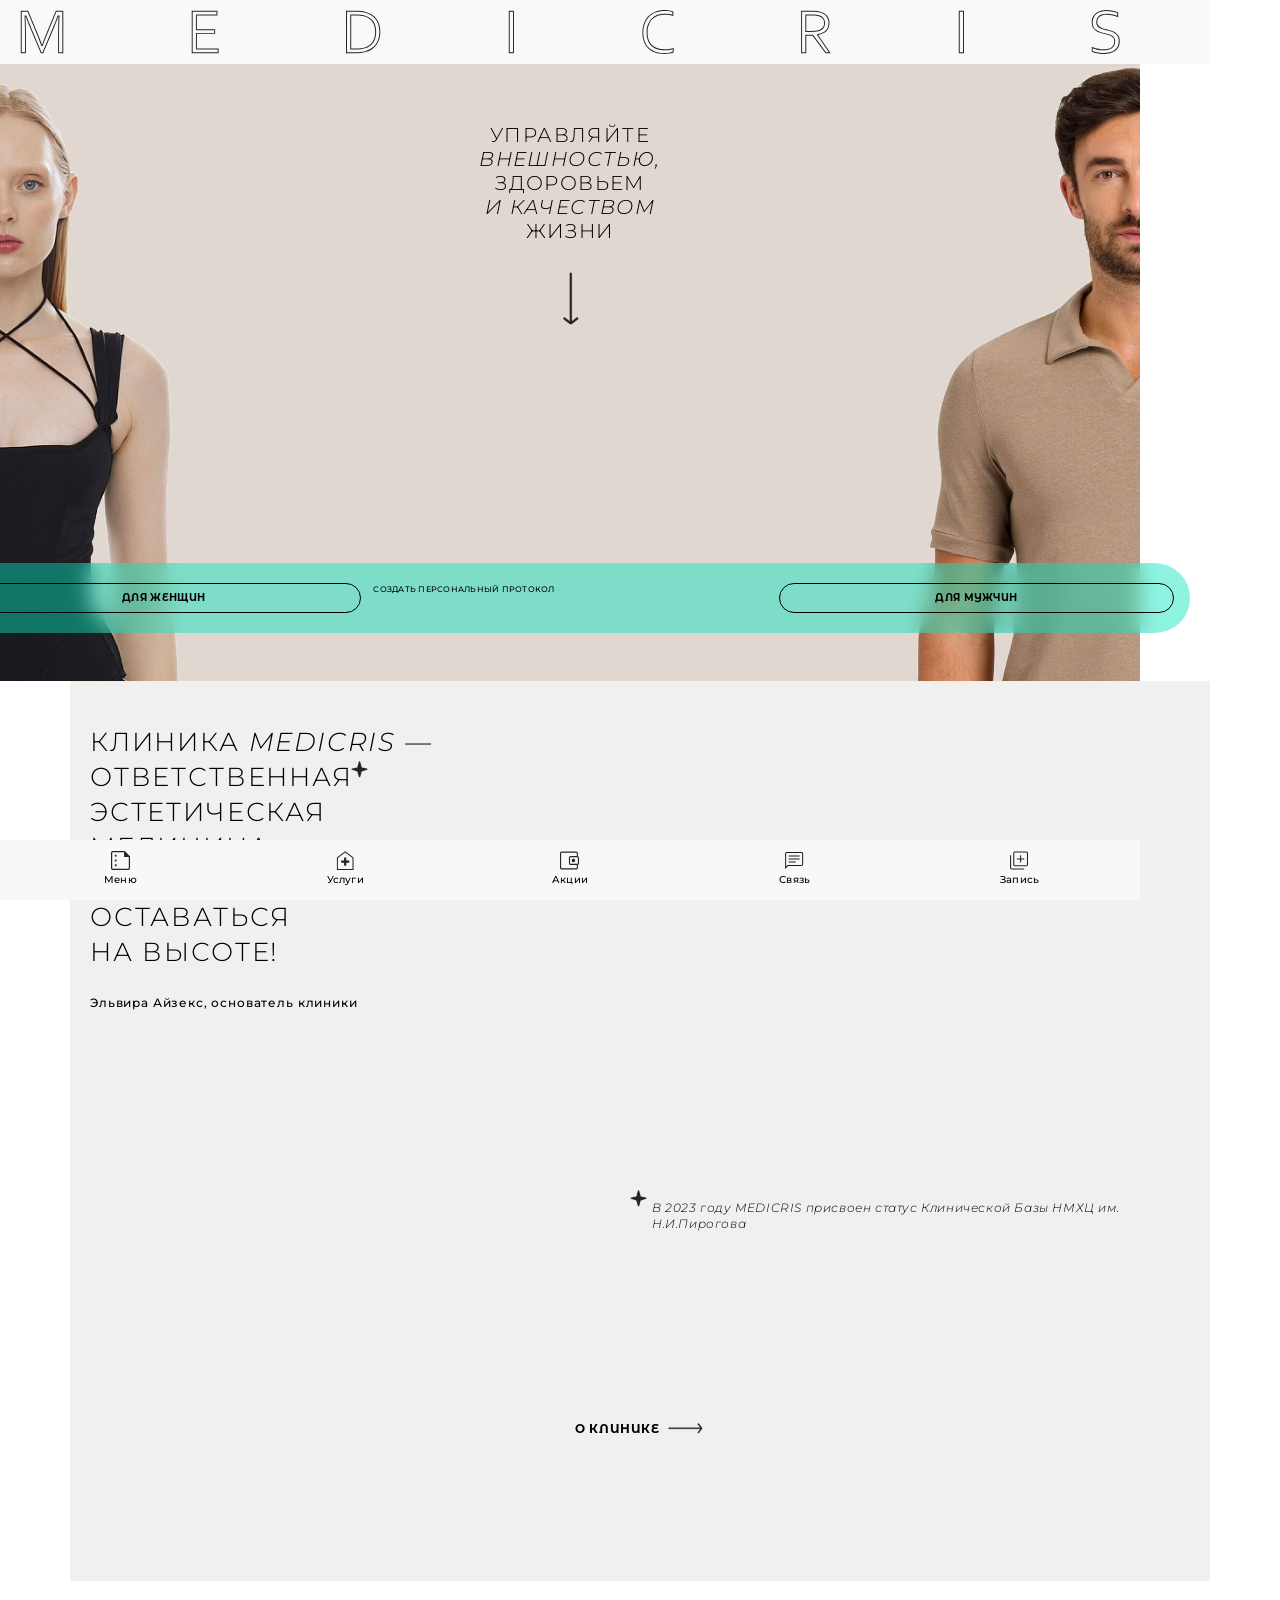
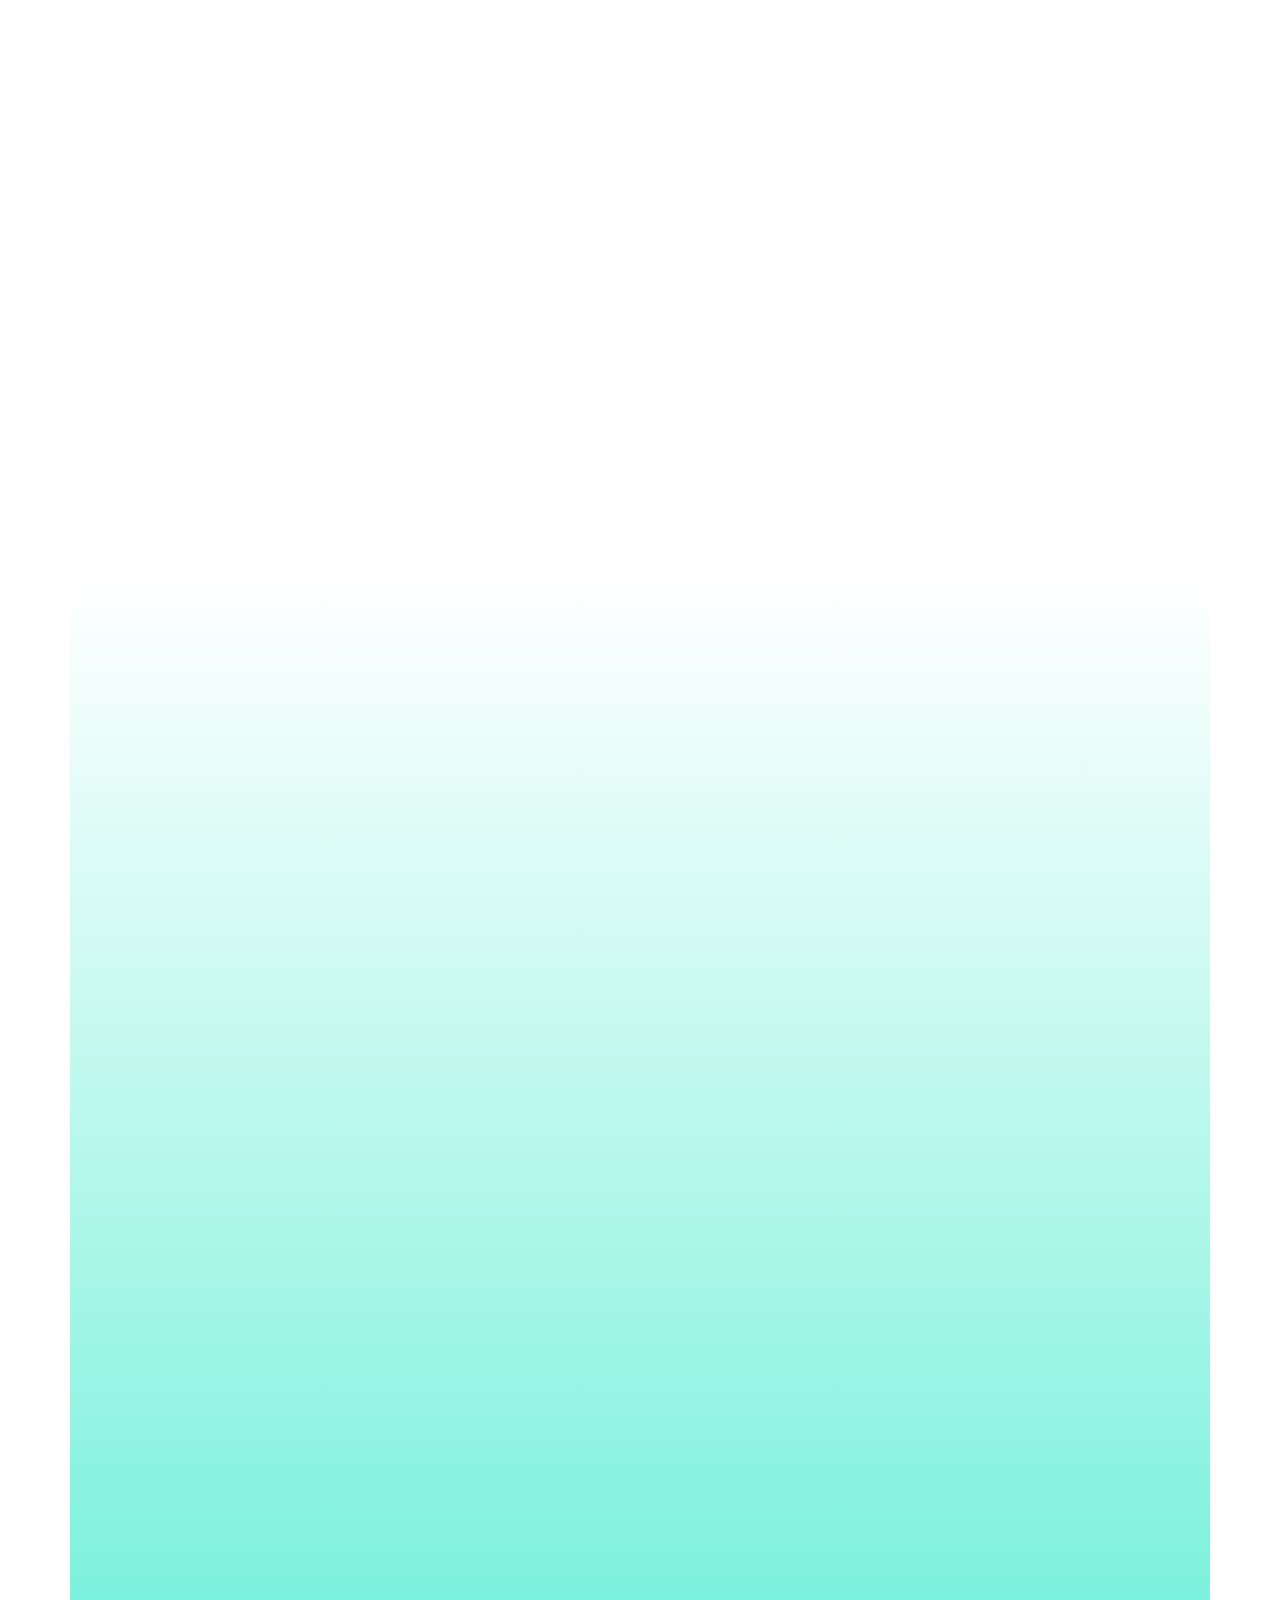
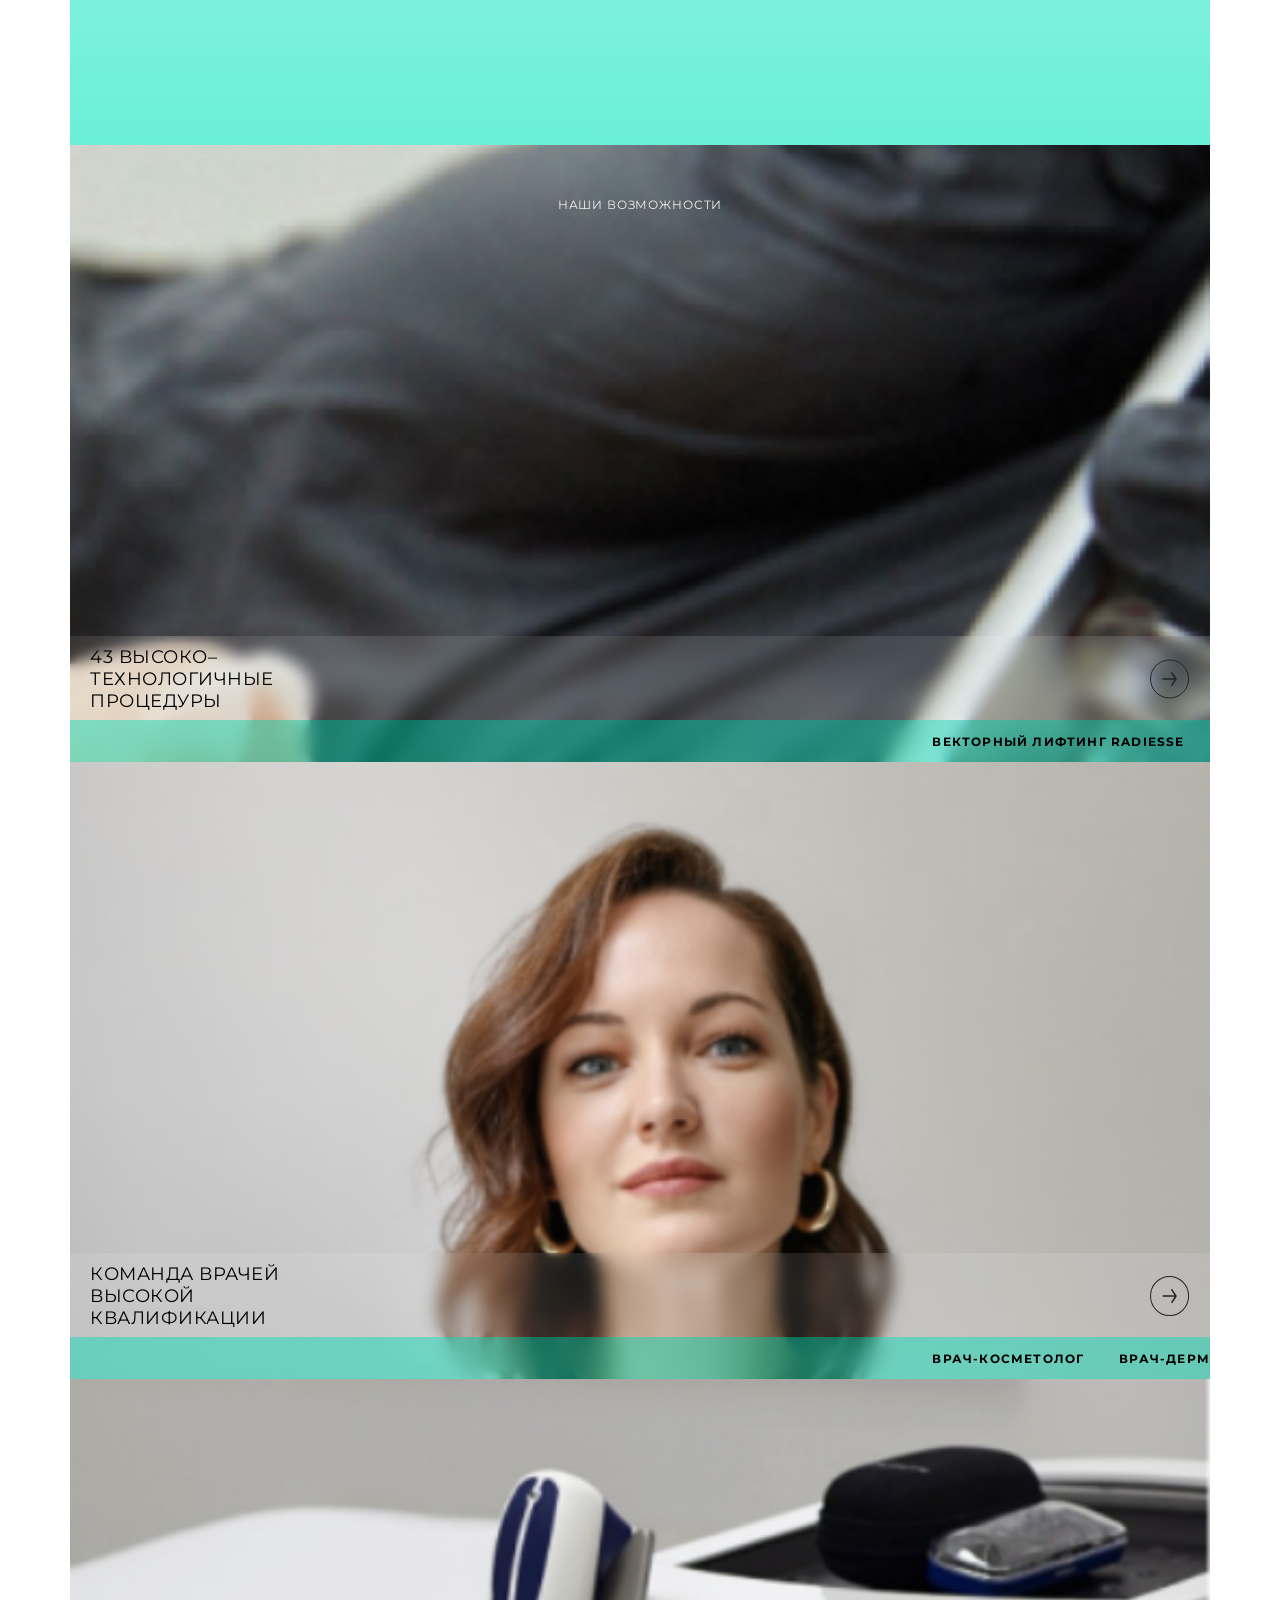
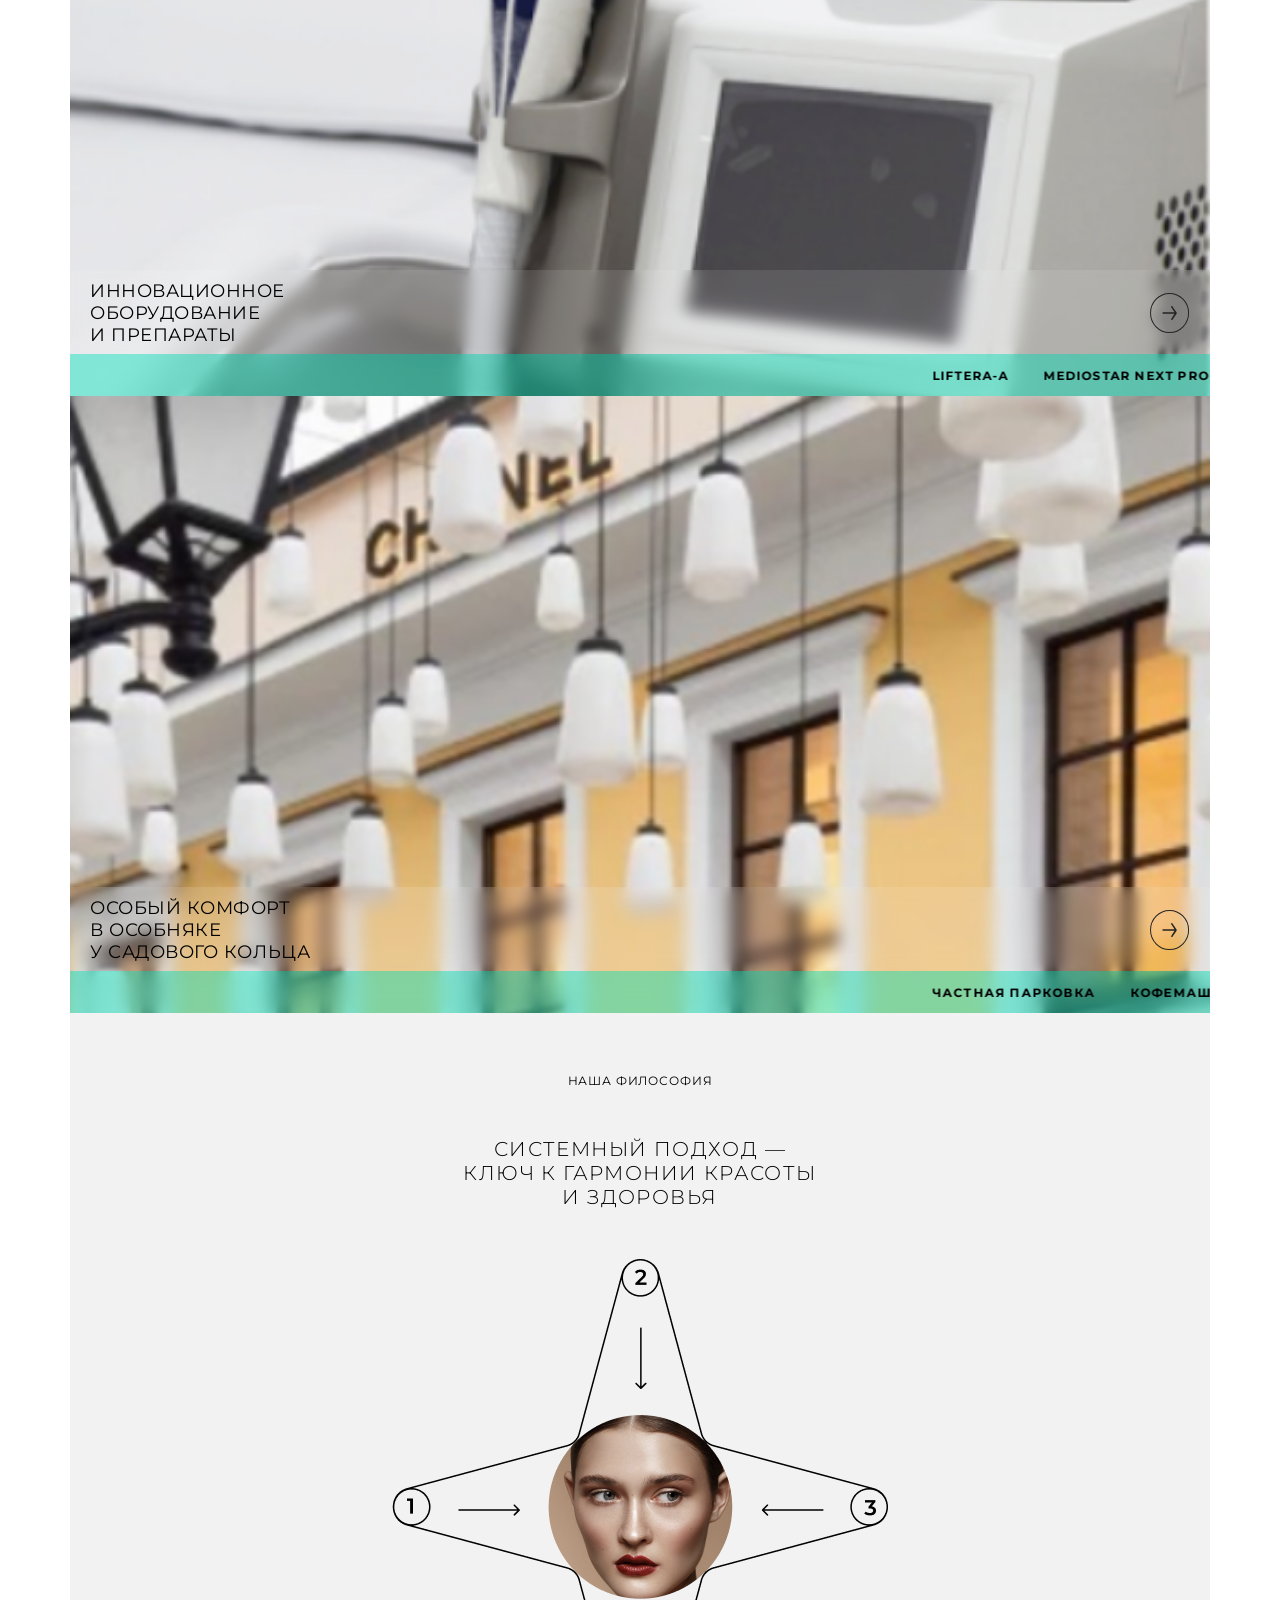
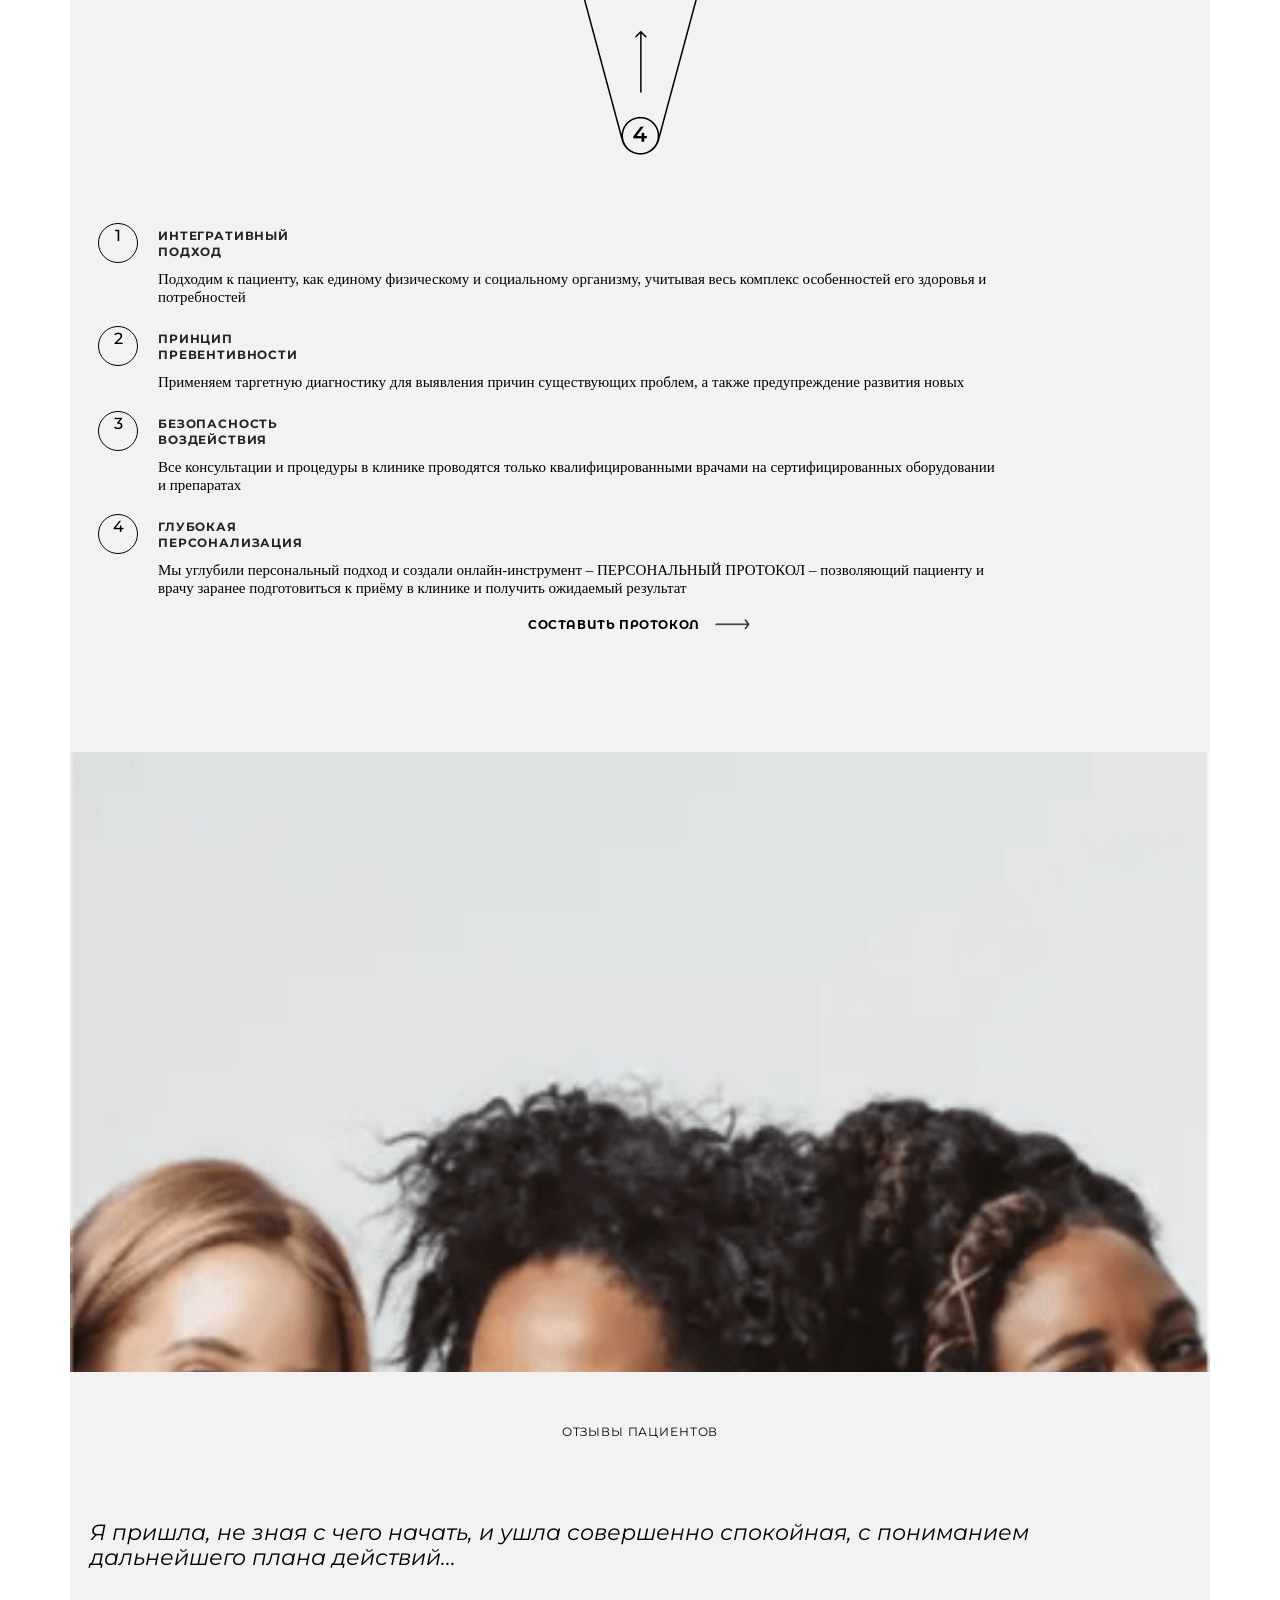
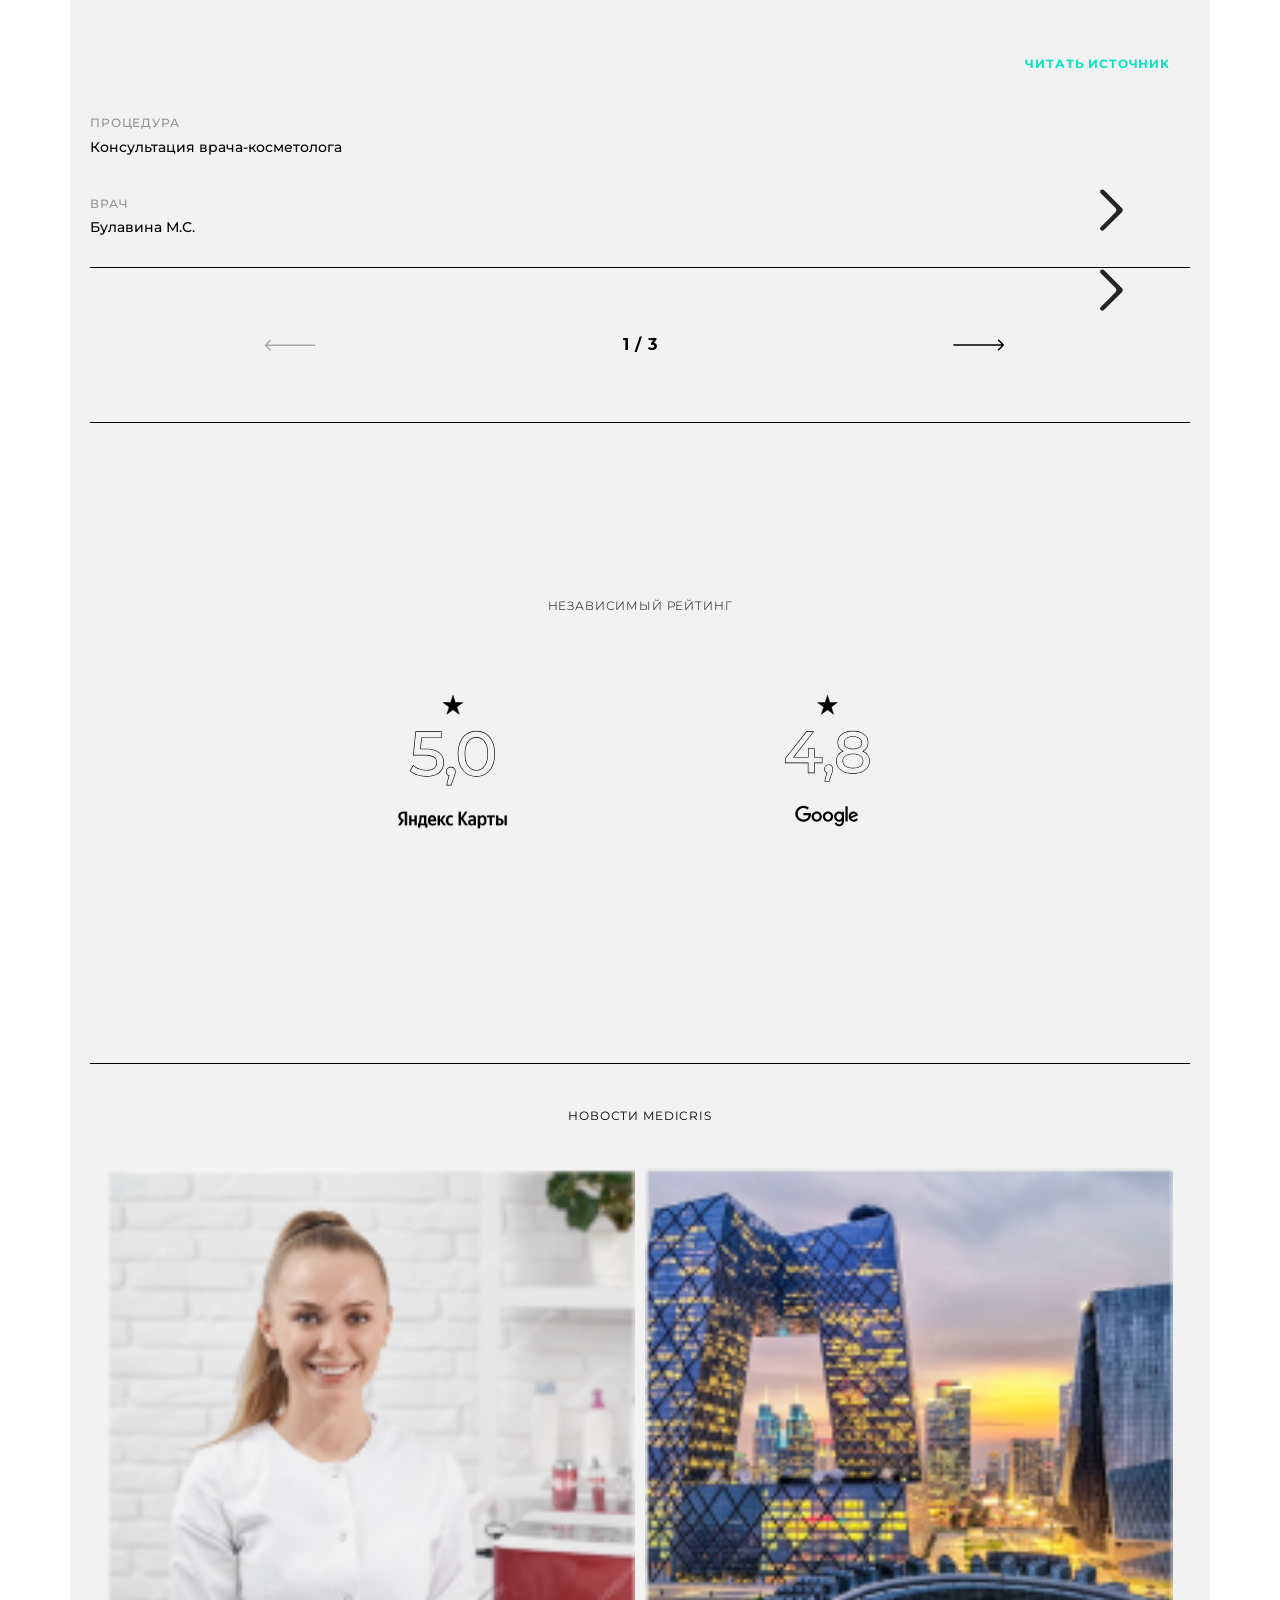
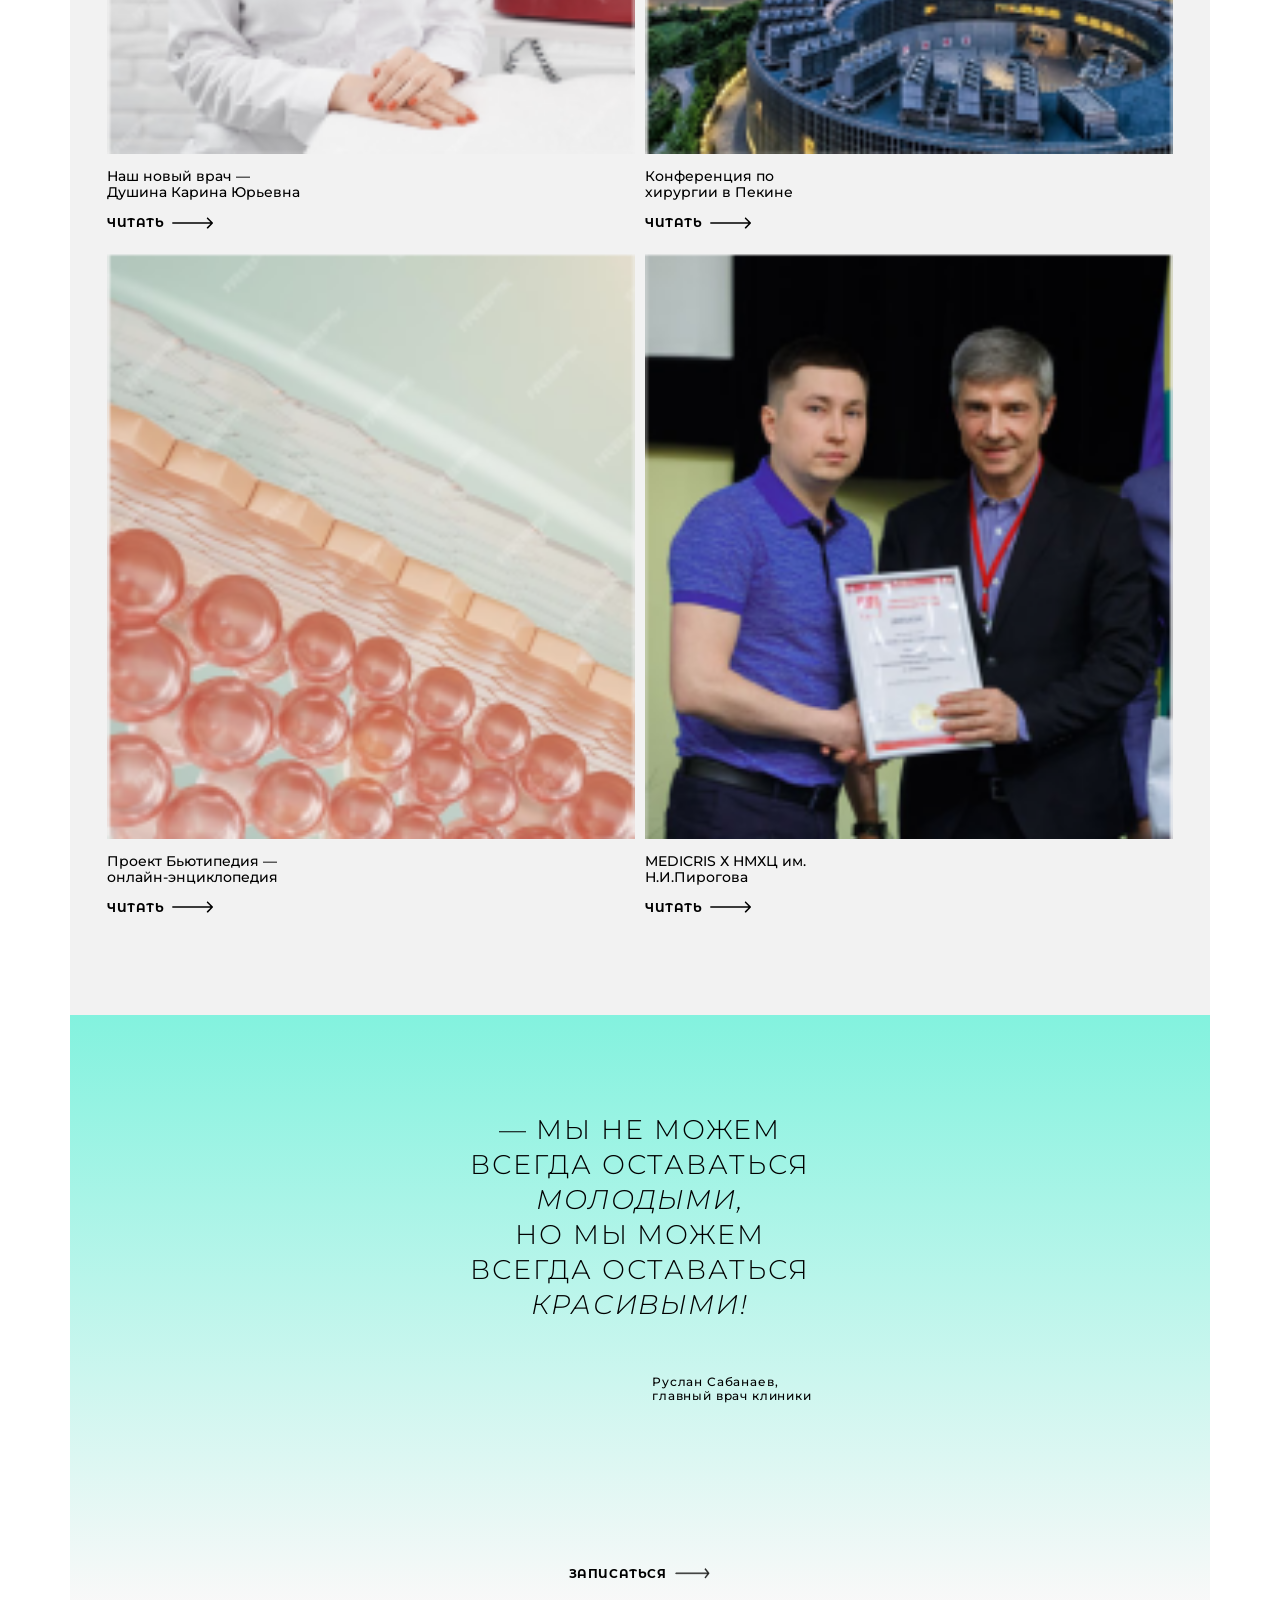
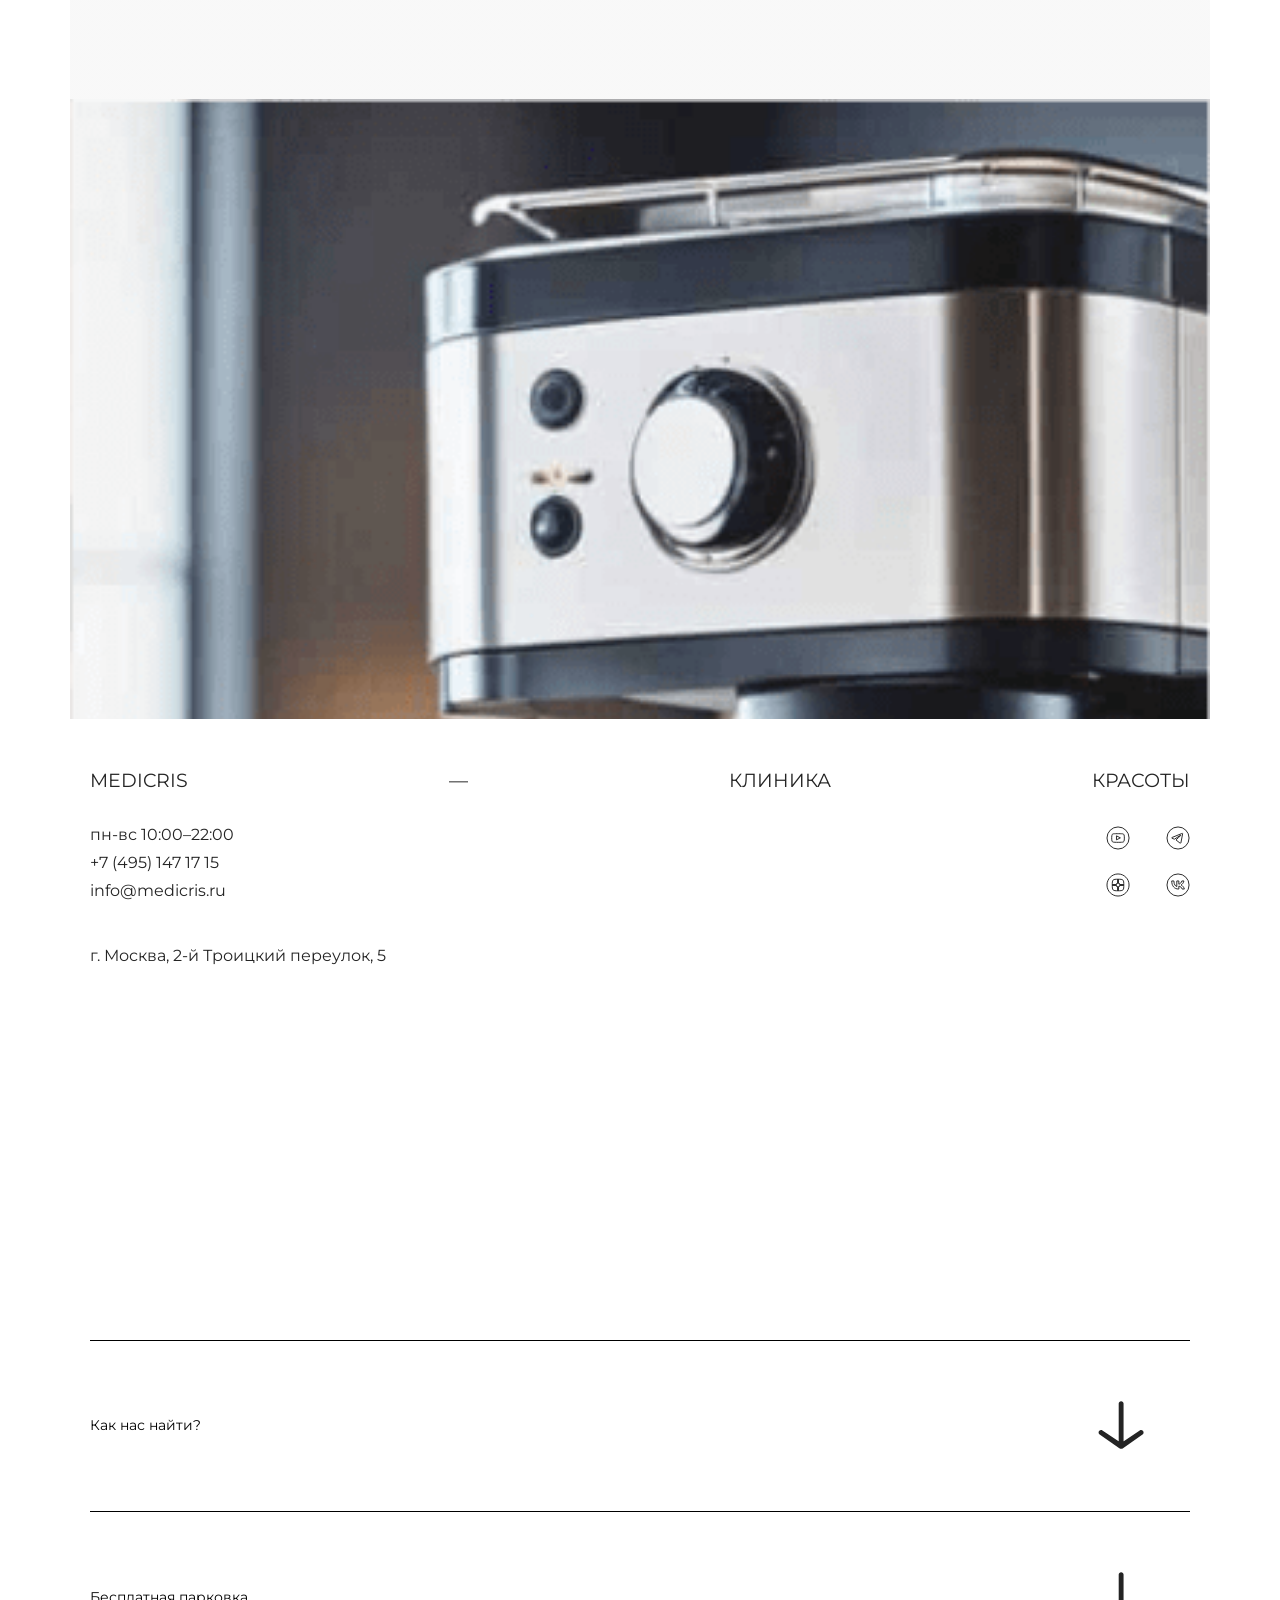
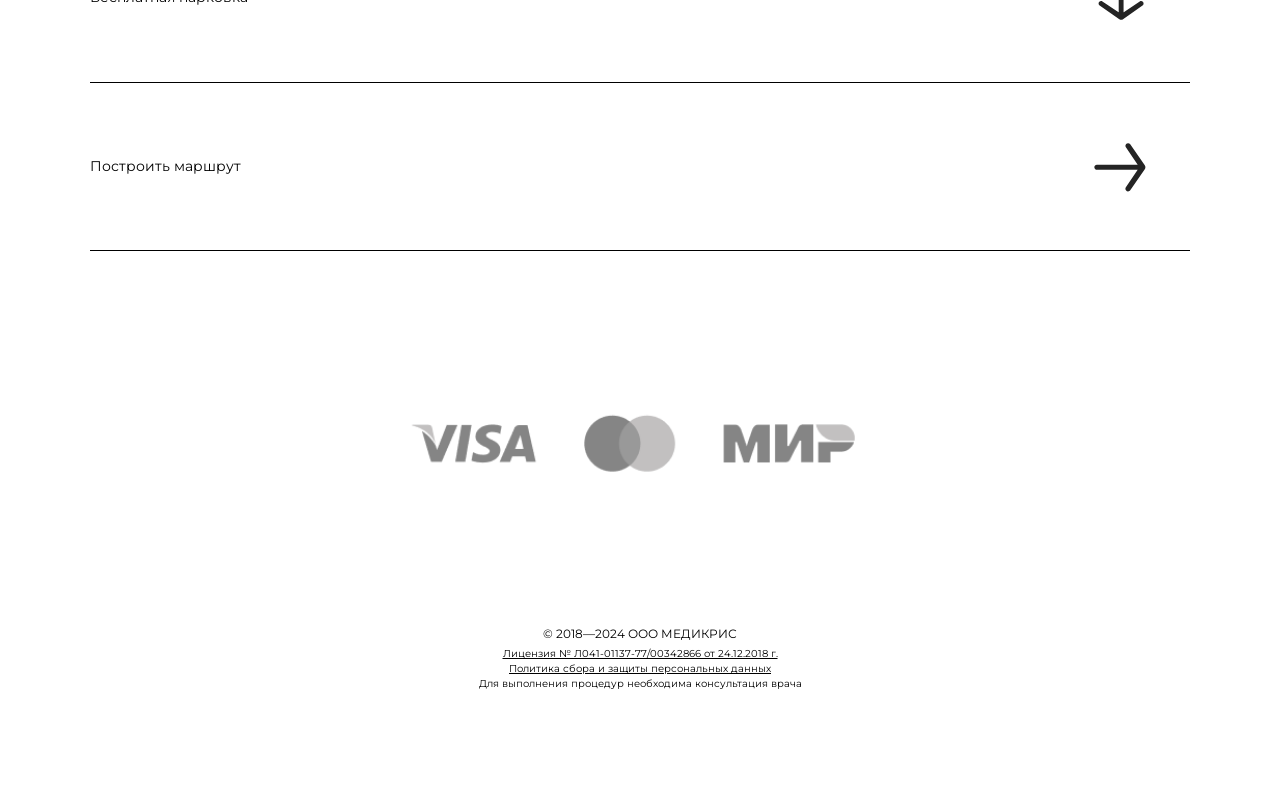
==== commit 83982167: "fixes" ====
--- a/index.html
+++ b/index.html
@@ -742,12 +742,7 @@
         </div>
       </div>
       <div class="row footer__map-img">
-        <iframe
-          src="https://yandex.ru/map-widget/v1/?um=constructor%3Aa0dd091228409f556d7cc77fd7f5b22833254184b99c71337f01bee78aea5f3c&amp;source=constructor"
-          width="100%"
-          height="400"
-          frameborder="0"
-        ></iframe>
+        <iframe src="https://yandex.ru/map-widget/v1/?um=constructor%3A33a2fa08dc10c596316a93b3a498fdc50dc152d91adefae9761a521b59a45118&amp;source=constructor" width="100%" height="326" frameborder="0"></iframe>
       </div>
       <div class="row">
         <div class="col footer__maps">
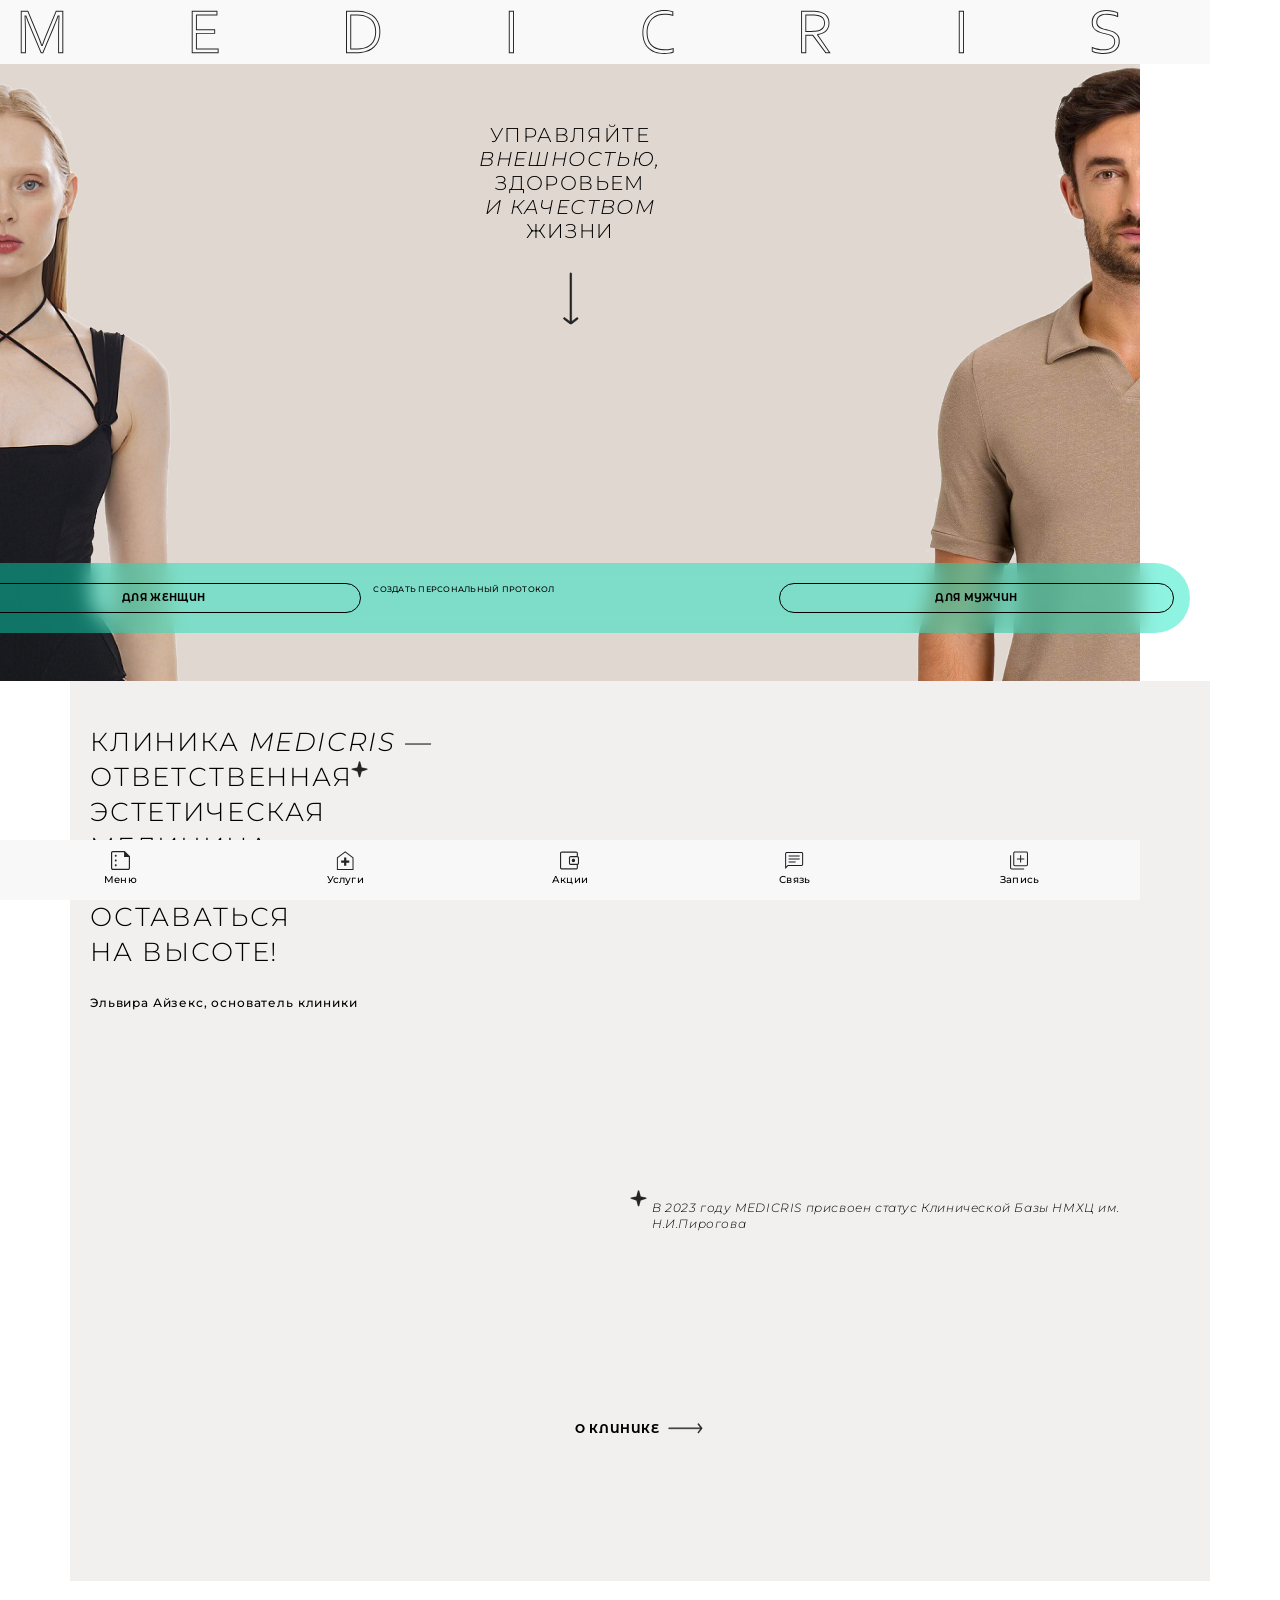
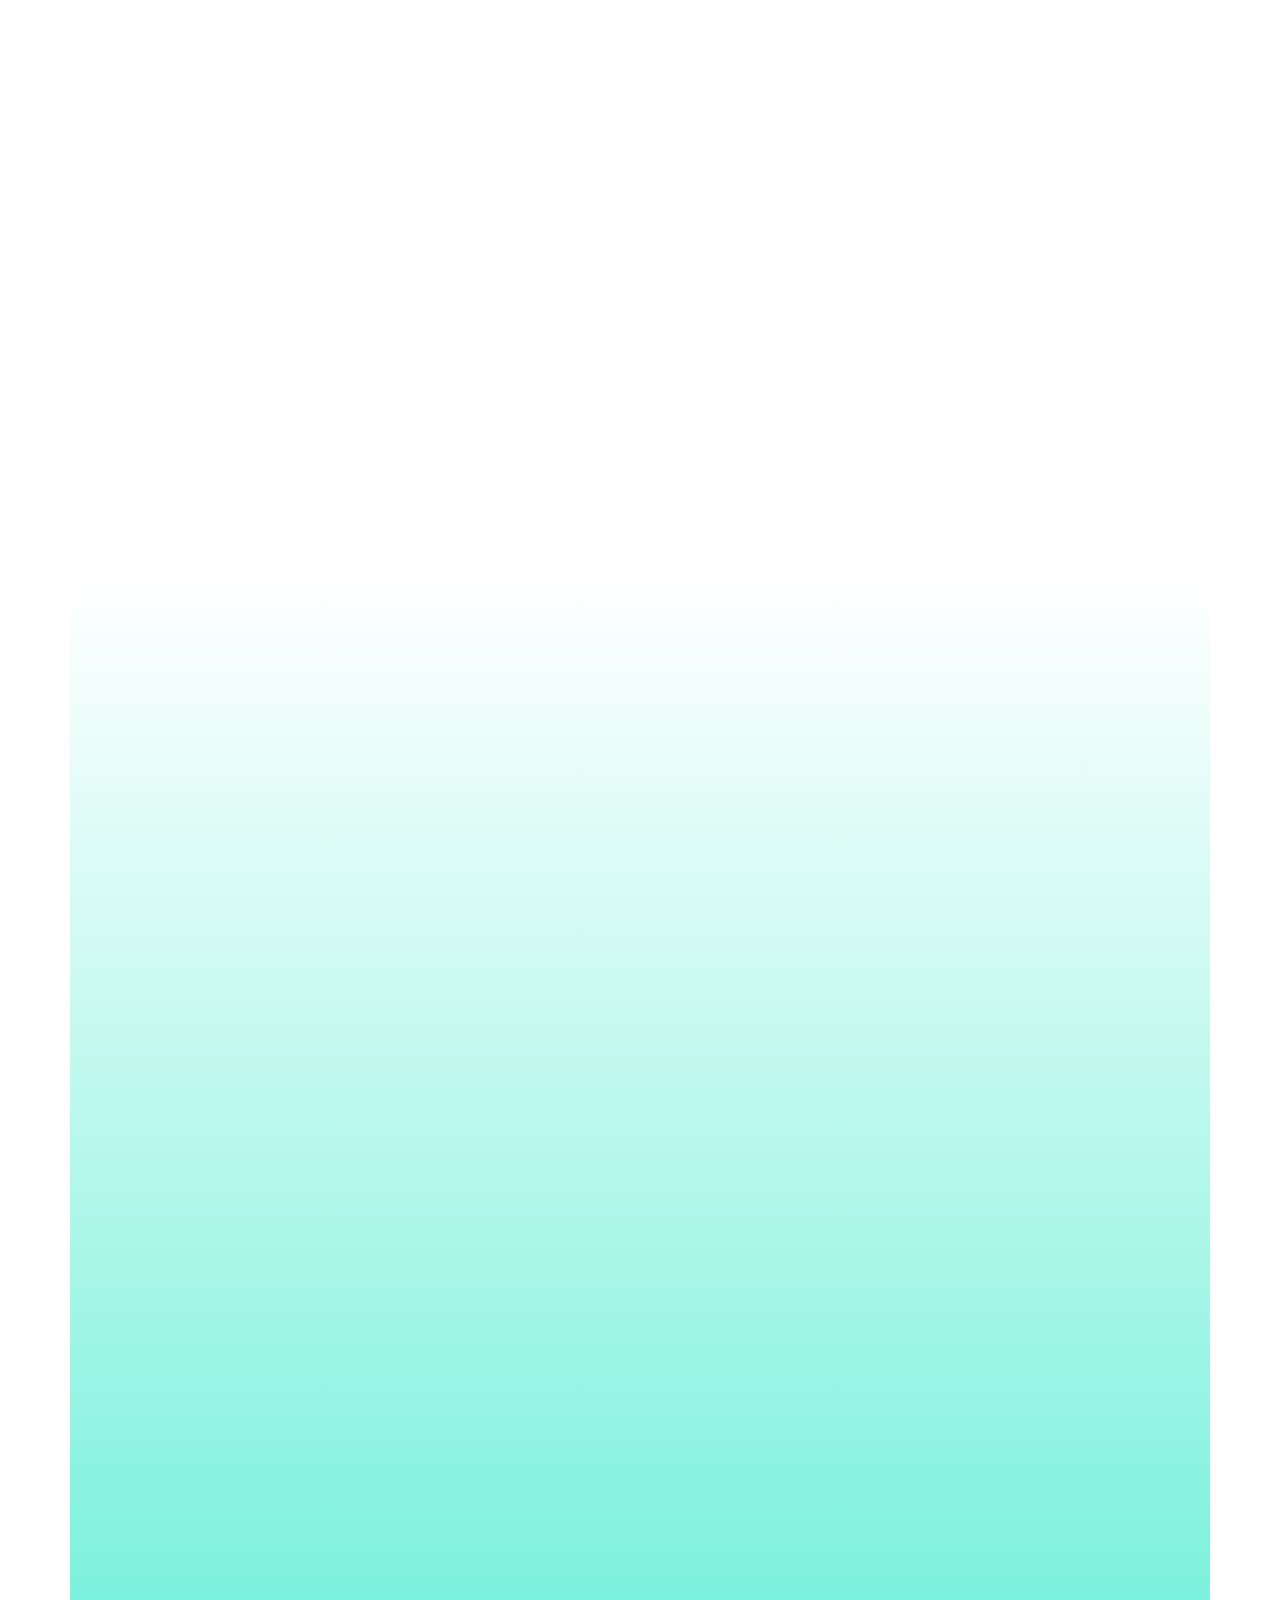
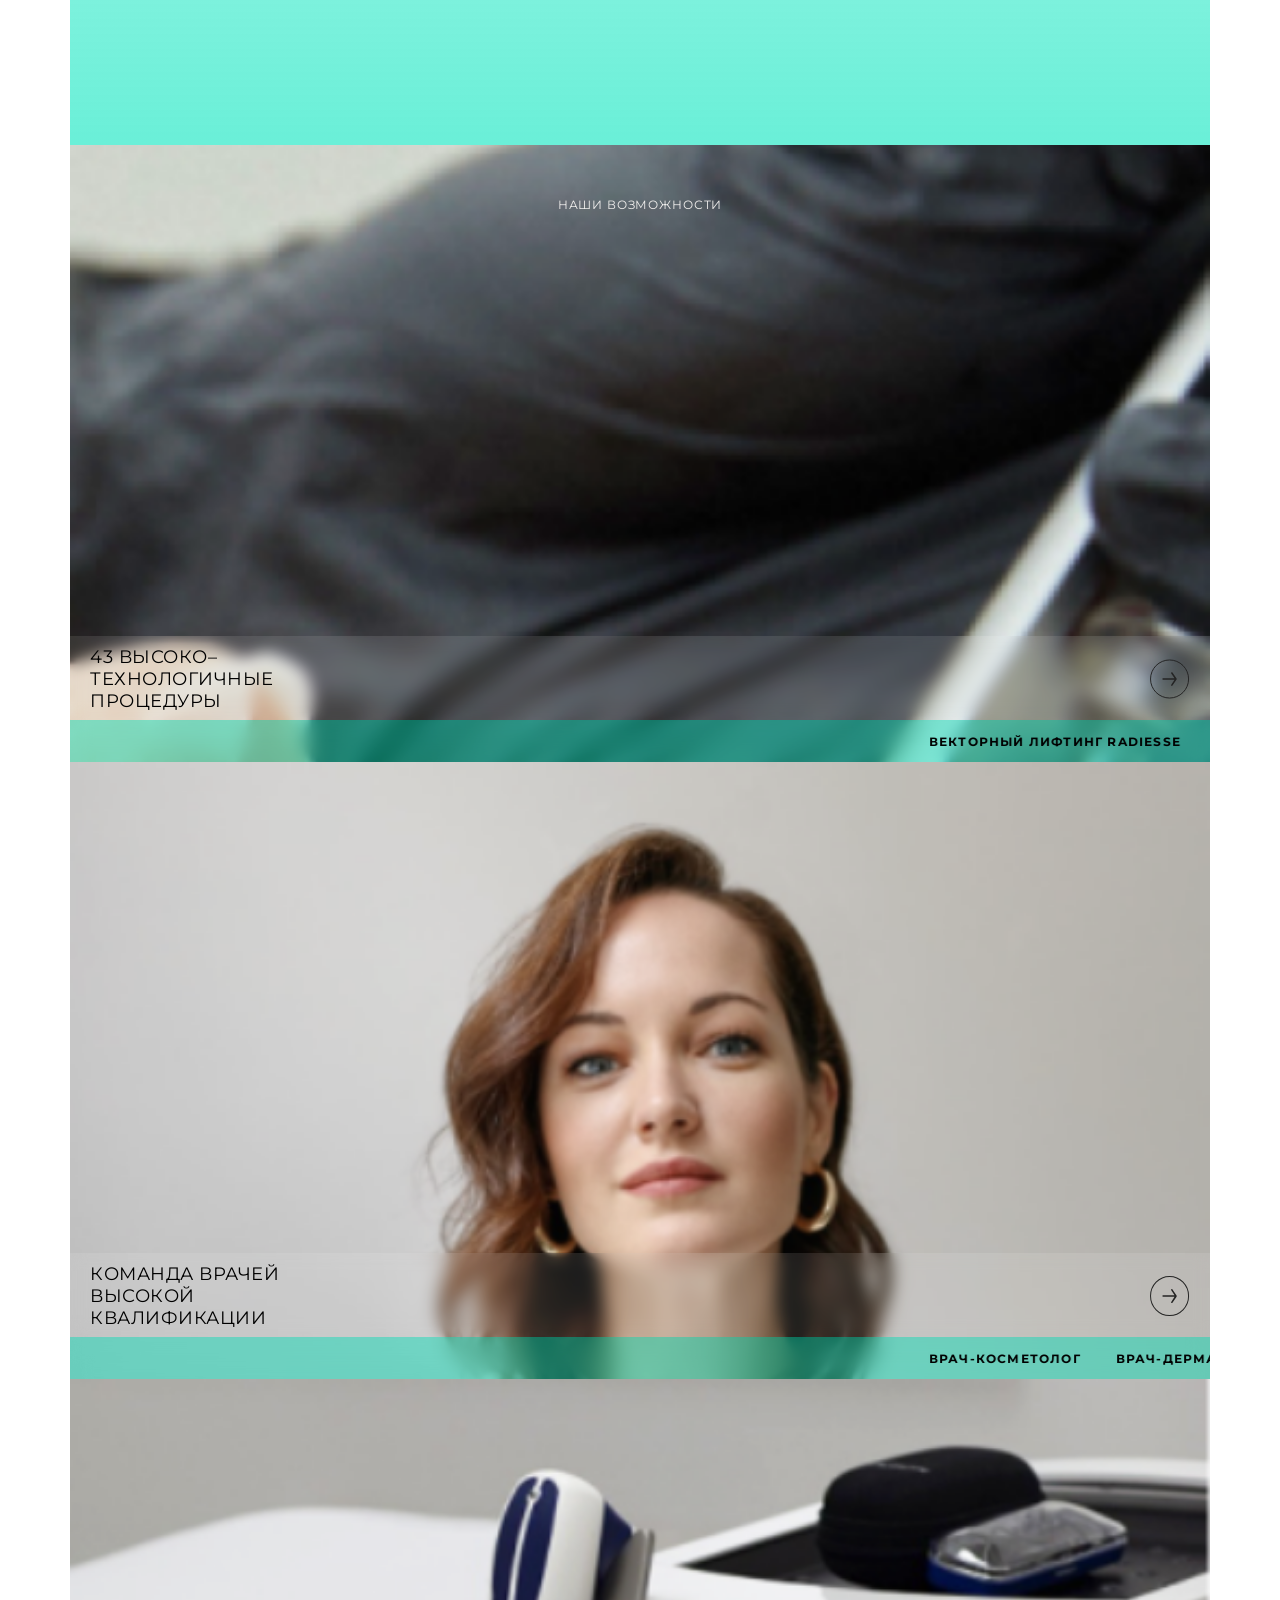
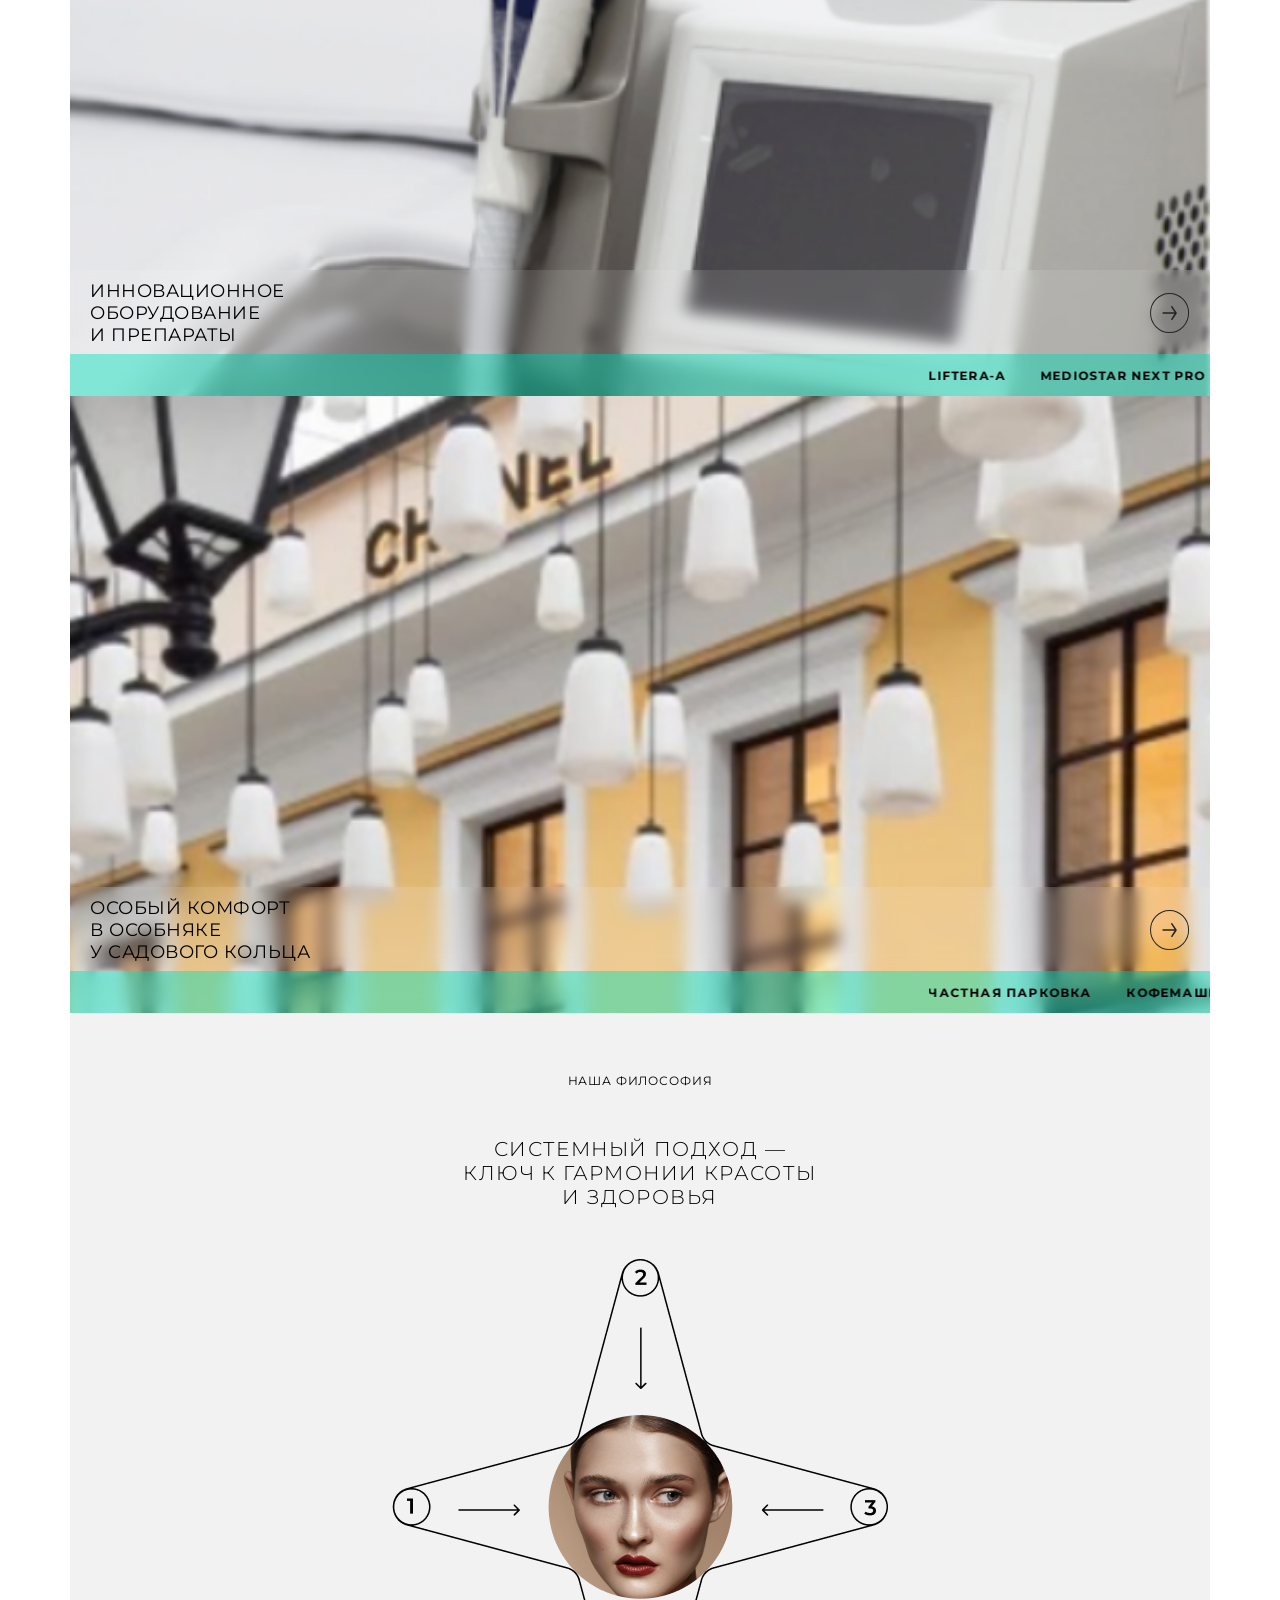
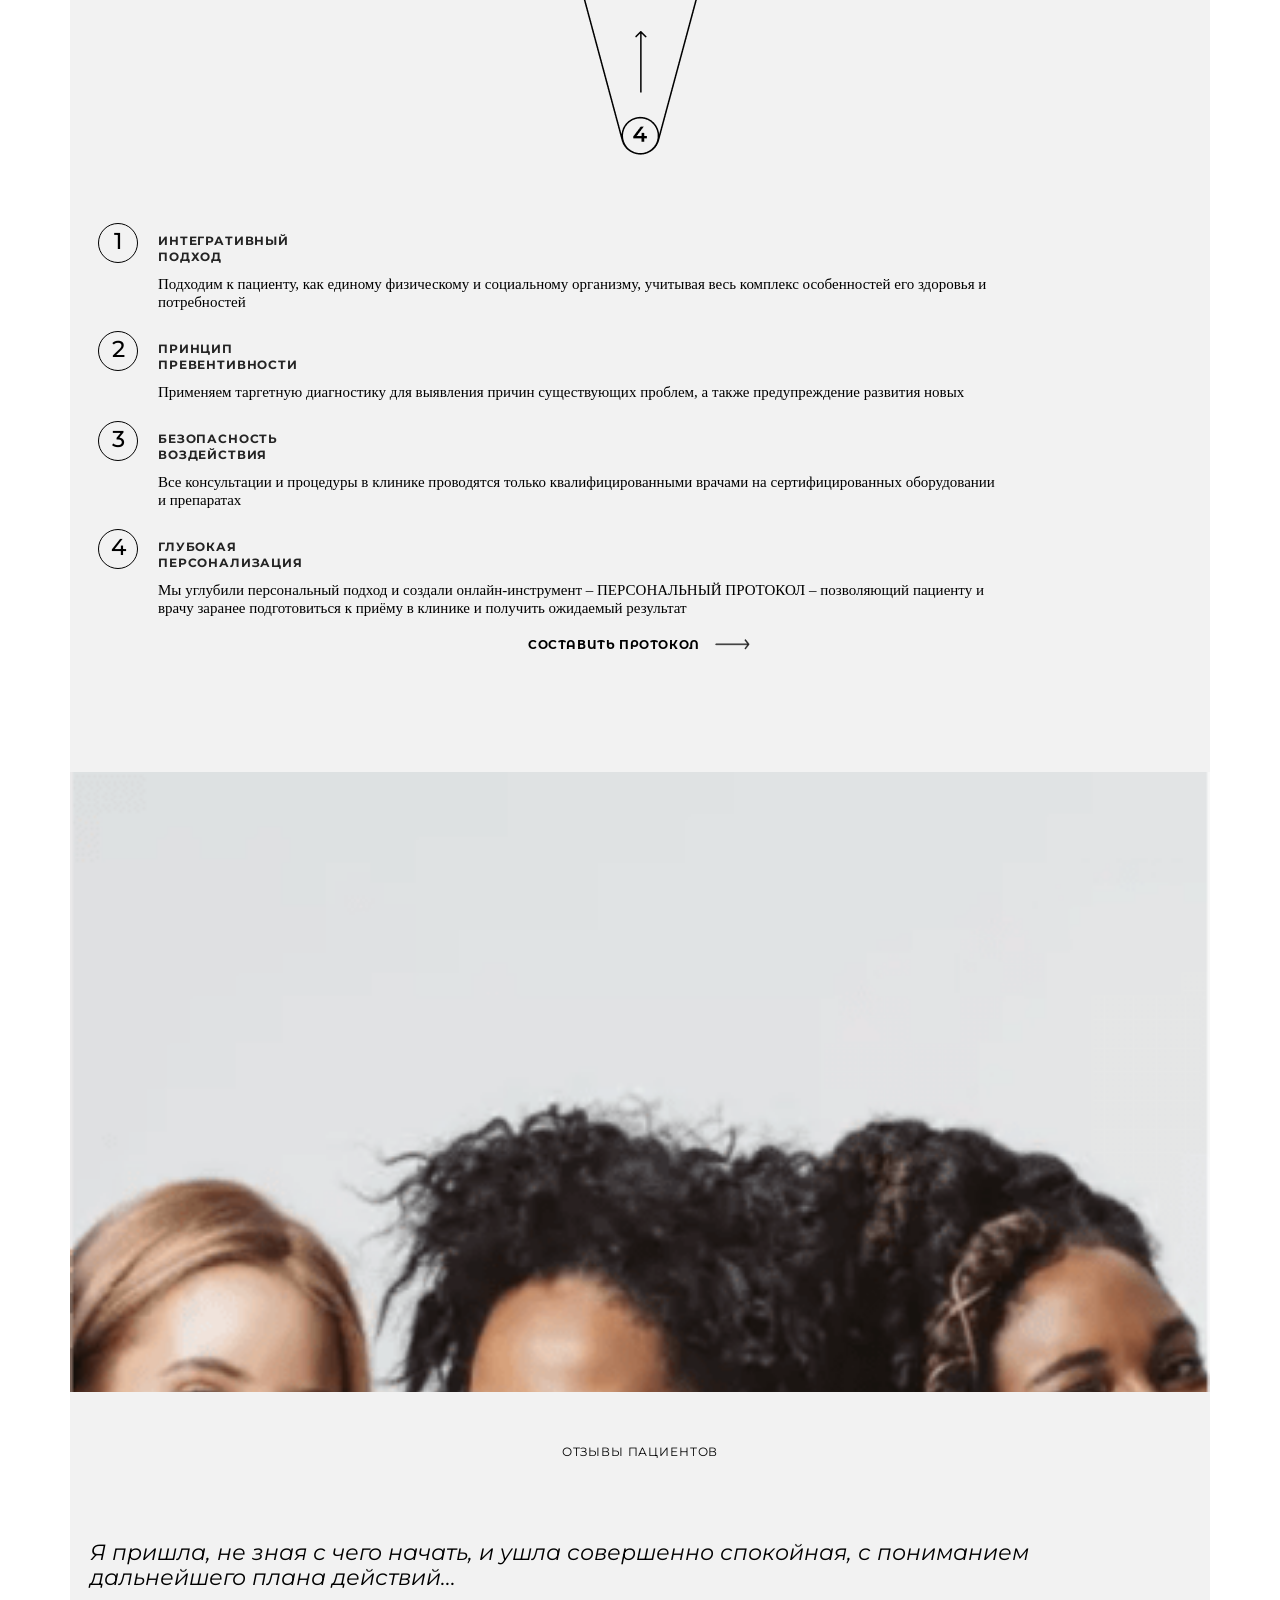
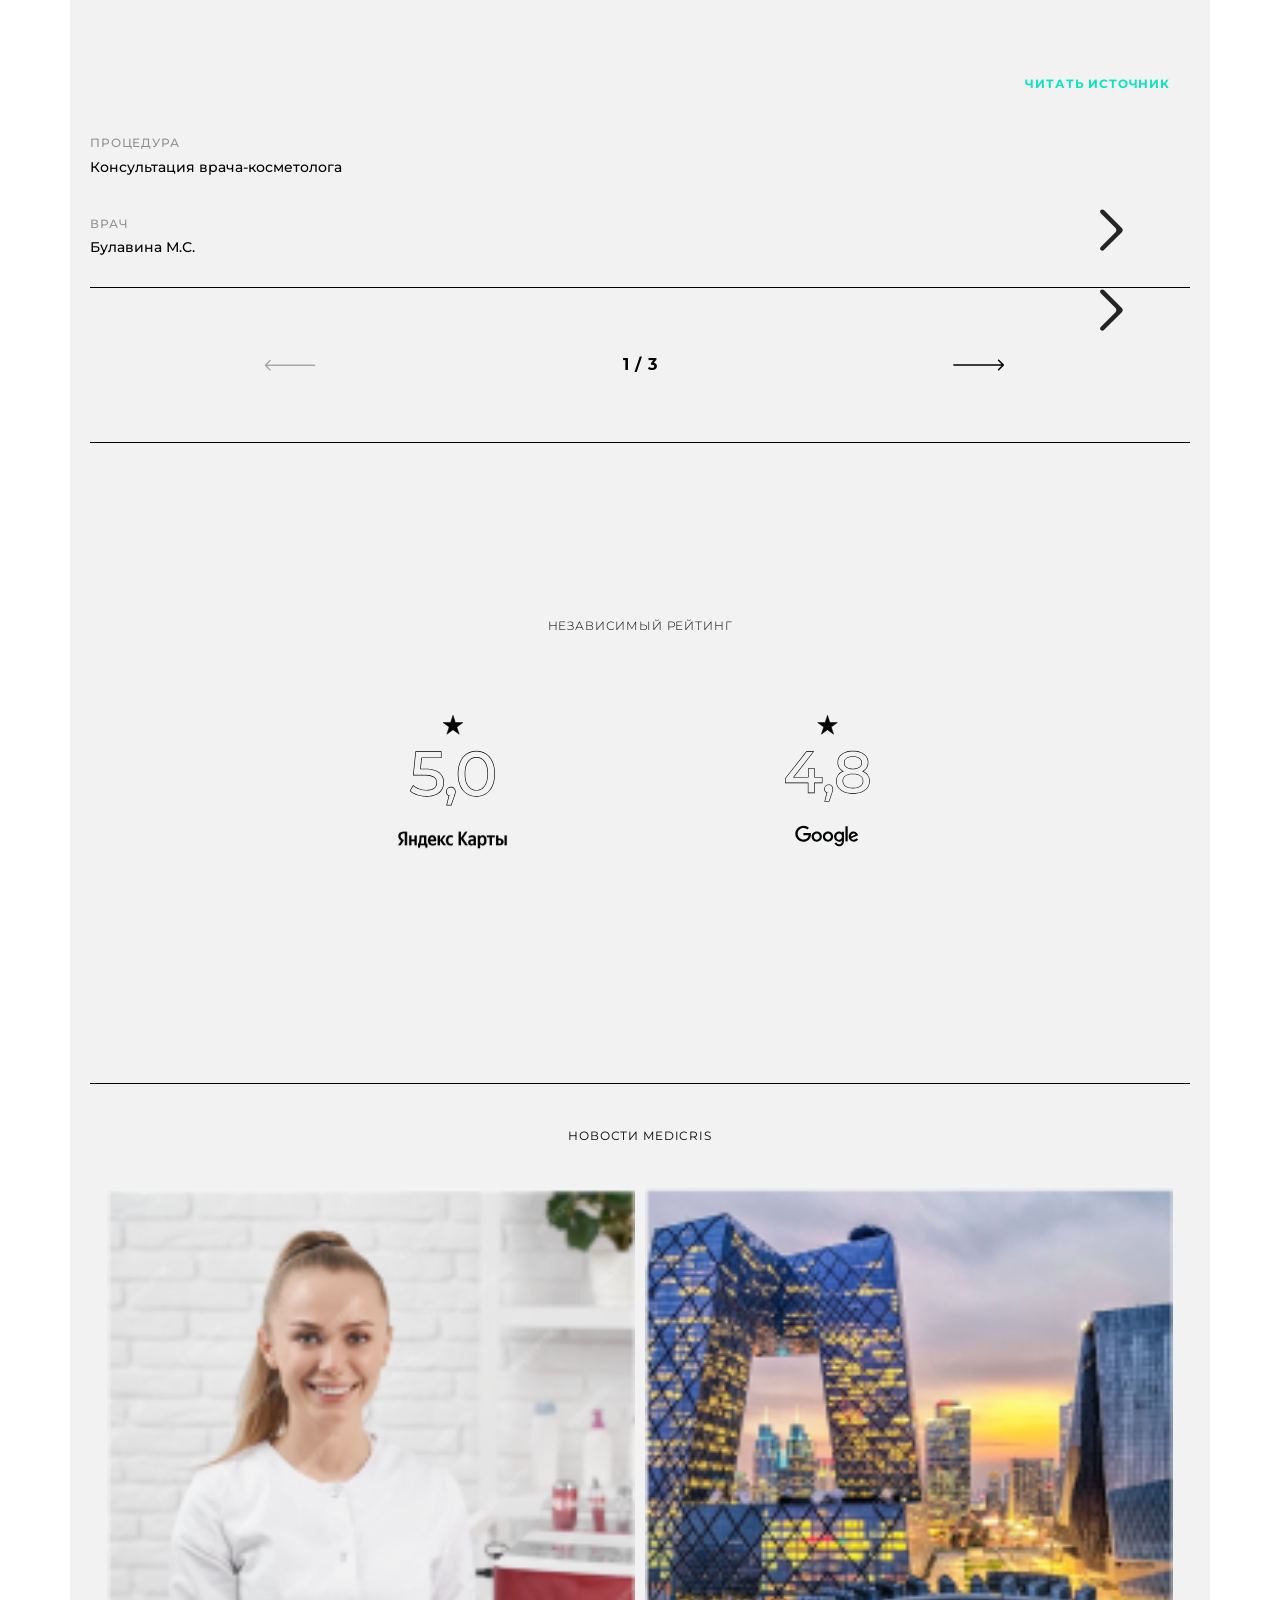
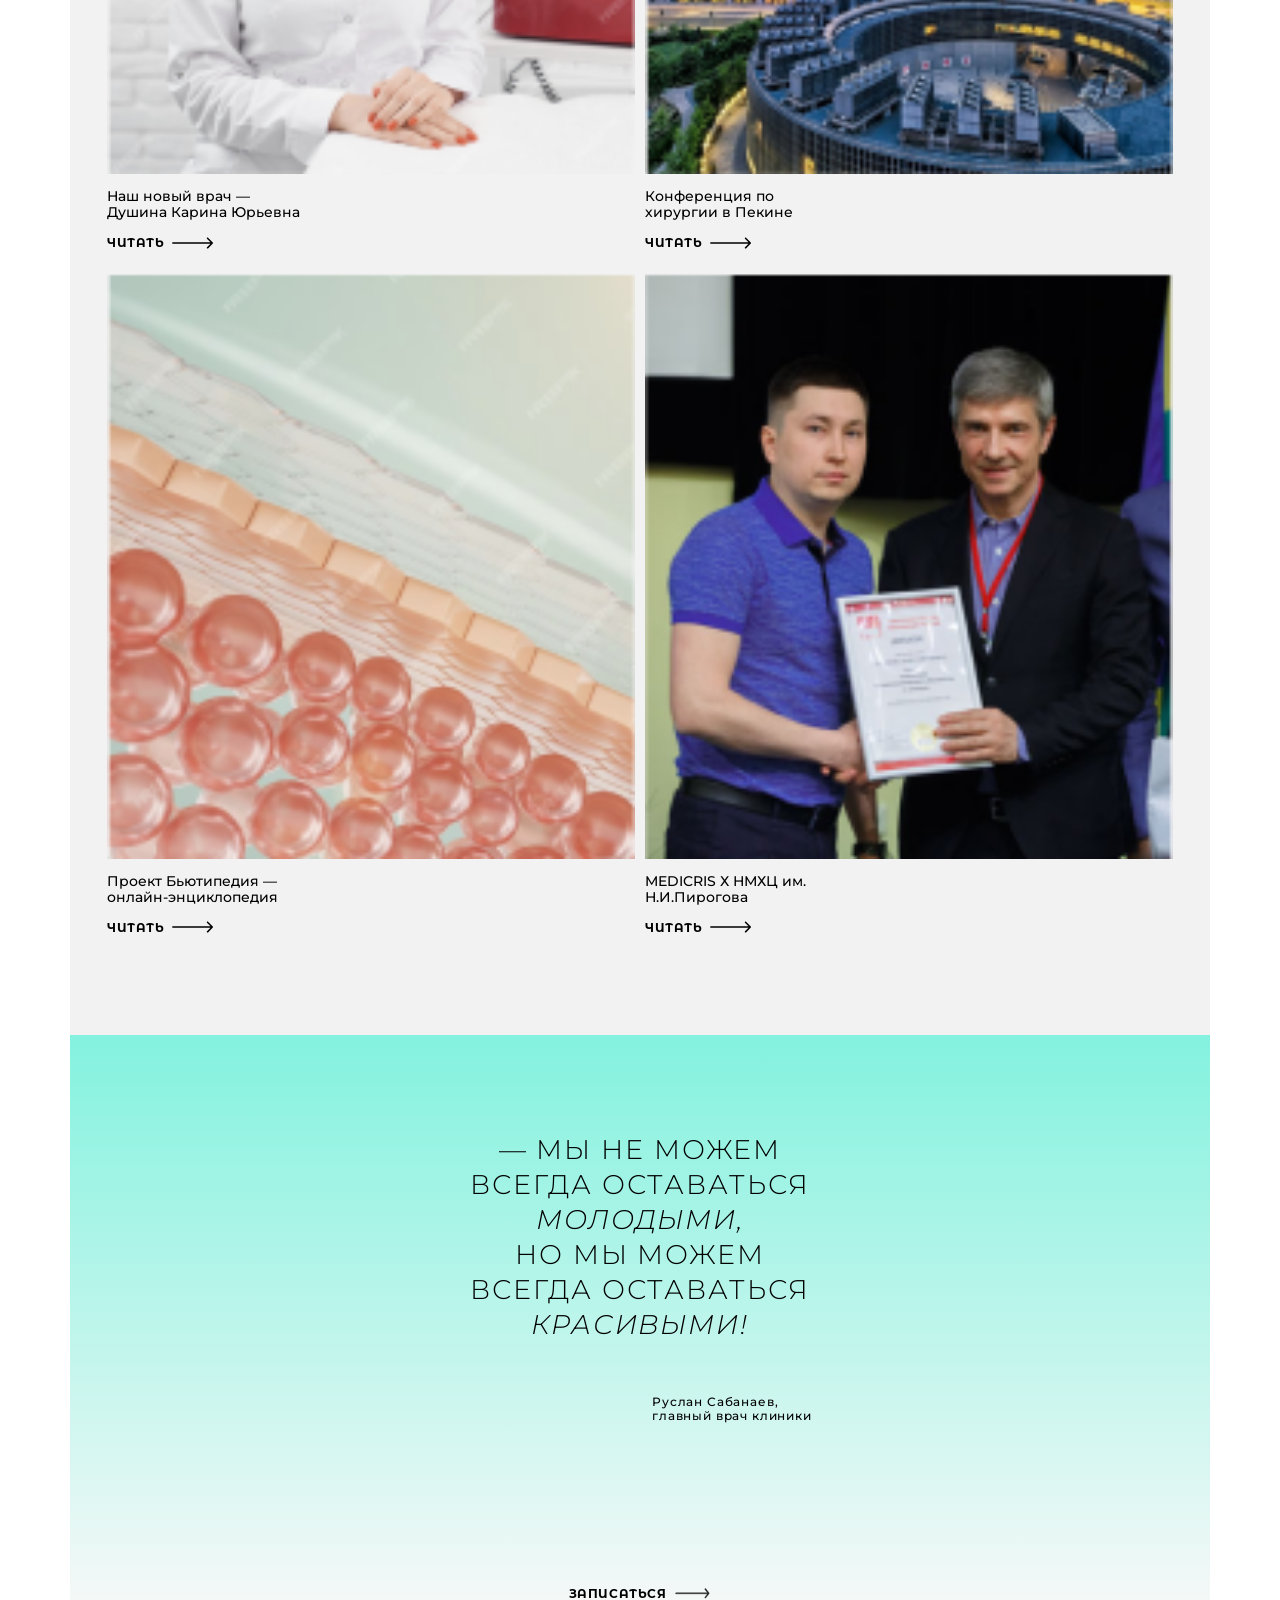
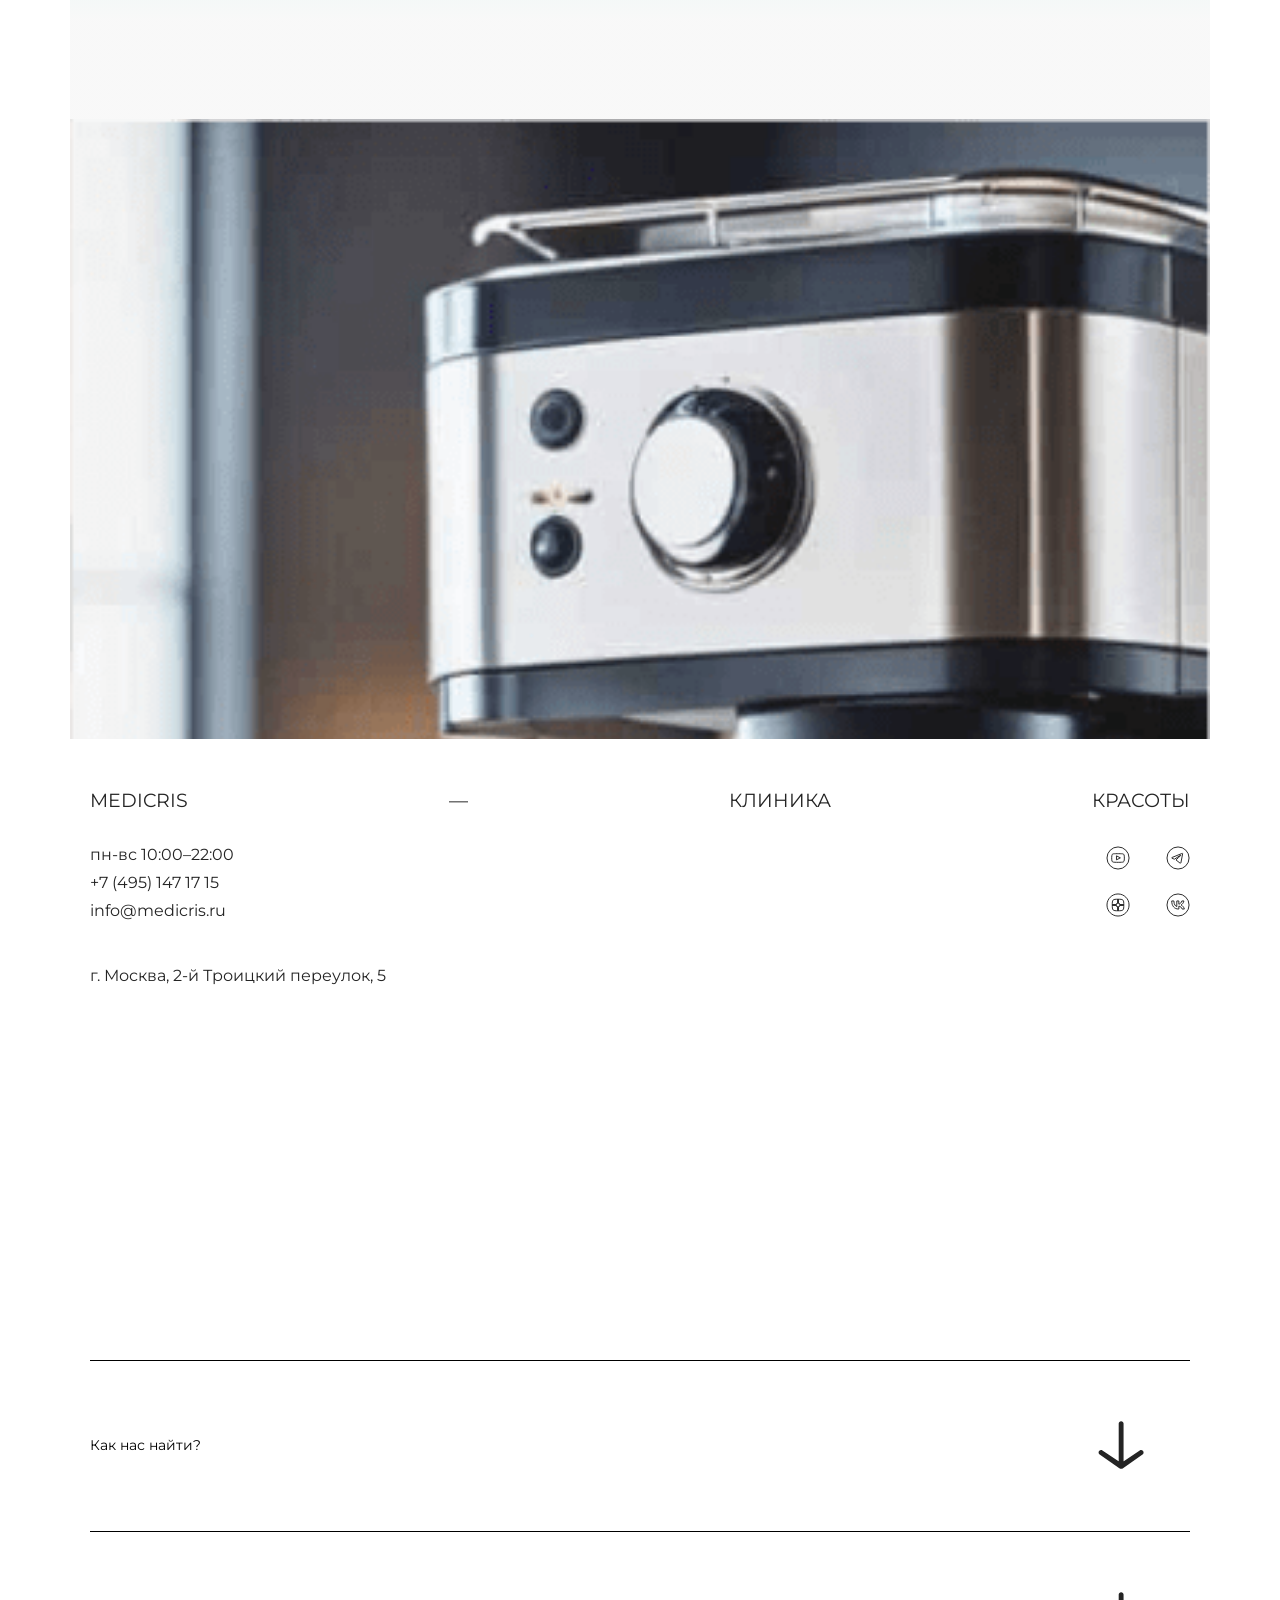
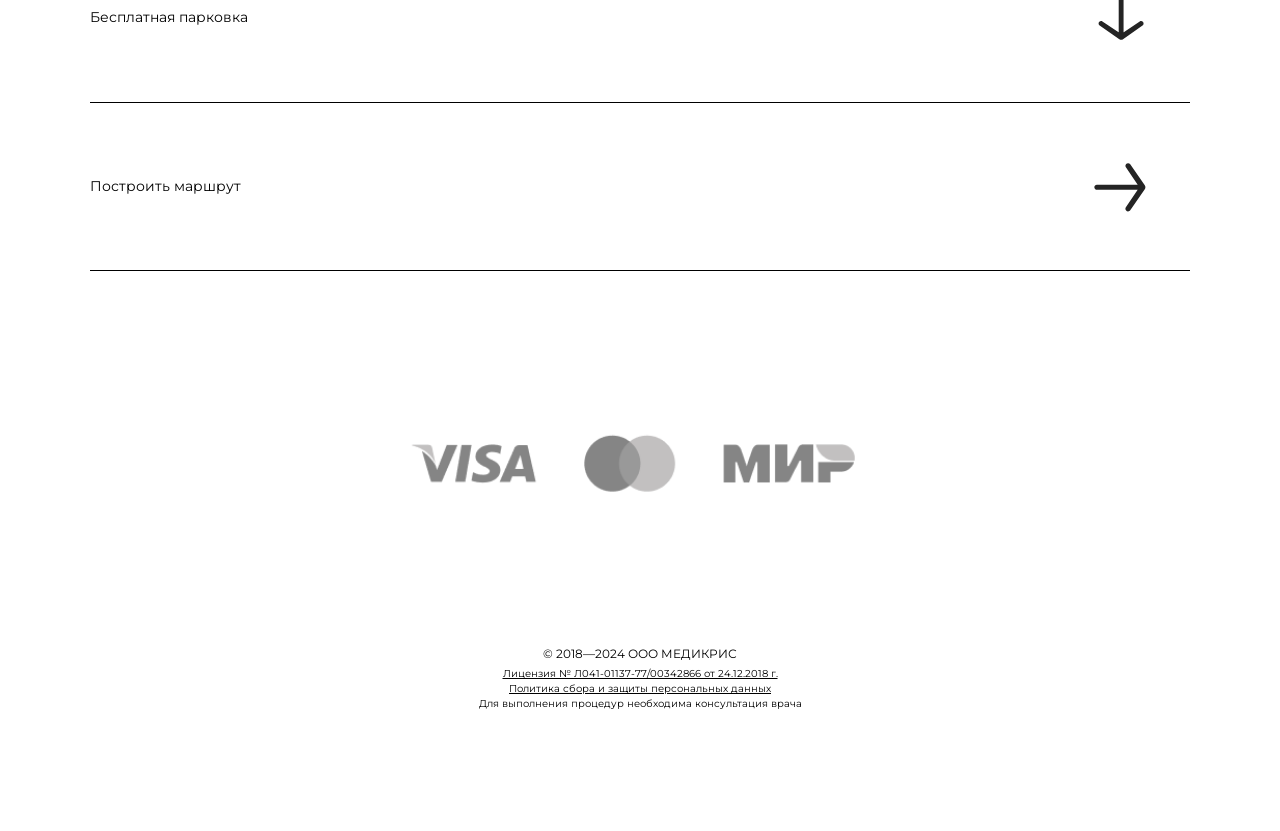
==== commit 15fc7245: "rename classes" ====
--- a/index.html
+++ b/index.html
@@ -68,11 +68,11 @@
             <div
               class="row text-and-buttons__buttons d-flex flex-row align-items-center p-3"
             >
-              <div class="col text-and-buttons__buttons__f">ДЛЯ ЖЕНЩИН</div>
-              <div class="col text-and-buttons__buttons__t">
+              <div class="col text-and-buttons__buttons__female">ДЛЯ ЖЕНЩИН</div>
+              <div class="col text-and-buttons__buttons__text">
                 СОЗДАТЬ ПЕРСОНАЛЬНЫЙ ПРОТОКОЛ
               </div>
-              <div class="col text-and-buttons__buttons__m">ДЛЯ МУЖЧИН</div>
+              <div class="col text-and-buttons__buttons__male">ДЛЯ МУЖЧИН</div>
             </div>
           </div>
         </div>
@@ -363,7 +363,7 @@
       </div>
     </div>
 
-    <div class="container-sm threeg"></div>
+    <div class="container-sm clients"></div>
 
     <div class="container-sm feedback d-flex flex-column">
       <div class="row">
@@ -409,7 +409,7 @@
           </div>
           <div class="row">
             <div
-              class="col fw-medium feedback-item__title feedback-item__title_l"
+              class="col fw-medium feedback-item__title feedback-item__title_lower"
             >
               ВРАЧ
             </div>
@@ -457,7 +457,7 @@
           </div>
           <div class="row">
             <div
-              class="col fw-medium feedback-item__title feedback-item__title_l"
+              class="col fw-medium feedback-item__title feedback-item__title_lower"
             >
               ВРАЧ
             </div>
@@ -504,7 +504,7 @@
             </div>
           </div>
           <div class="row">
-            <div class="col feedback-item__title feedback-item__title_l">
+            <div class="col feedback-item__title feedback-item__title_lower">
               ВРАЧ
             </div>
             <div class="row pe-0 feedback-item2">
@@ -523,7 +523,7 @@
           <img
             src="media/review/Arrow_black.svg"
             alt=""
-            class="col feedback__scroller__l"
+            class="col feedback__scroller__left-button"
             id="feedbackBlock__leftButton"
           />
           <div
@@ -534,7 +534,7 @@
           <img
             src="media/review/Arrow_black.svg"
             alt=""
-            class="col feedback__scroller__r"
+            class="col feedback__scroller__right-button"
             id="feedbackBlock__rightButton"
           />
         </div>
@@ -762,12 +762,12 @@
                 </div>
               </div>
               <div class="row">
-                <div class="col footer__dropdown_dist">
+                <div class="col footer__dropdown_distantion">
                   5 минут пешком / 550 м
                 </div>
               </div>
               <div class="row">
-                <div class="col footer__dropdown_desc">
+                <div class="col footer__dropdown_description">
                   Выходите из метро на Цветной бульвар и поворачиваете налево.
                   <br />
                   Пересекаете Садовое кольцо — вам нужно оказаться на правой
@@ -786,12 +786,12 @@
                 </div>
               </div>
               <div class="row">
-                <div class="col footer__dropdown_dist">
+                <div class="col footer__dropdown_distantion">
                   5 минут пешком / 900 м
                 </div>
               </div>
               <div class="row">
-                <div class="col footer__dropdown_desc">
+                <div class="col footer__dropdown_description">
                   Выходите из метро на Цветной бульвар и поворачиваете налево
                   <div class="br"></div>
                   Пересекаете Садовое кольцо — вам нужно оказаться на правой
@@ -824,12 +824,12 @@
                 </div>
               </div>
               <div class="row">
-                <div class="col footer__dropdown_dist">
+                <div class="col footer__dropdown_distantion">
                   На территории клиники
                 </div>
               </div>
               <div class="row">
-                <div class="col footer__dropdown_desc">
+                <div class="col footer__dropdown_description">
                   Для вашего удобства располагаем бесплатной парковкой во дворе.
                   Въезд - через шлагбаум, слева от здания клиники. Наши
                   парковочные места - 5, 6, 13. <br />
--- a/css/pages/home.css
+++ b/css/pages/home.css
@@ -265,7 +265,7 @@
       line-height: 10.8px;
       text-align: left;
       padding-bottom: 12px; }
-    .footer__dropdown_dist {
+    .footer__dropdown_distantion {
       font-family: Montserrat;
       font-size: 12px;
       font-style: italic;
@@ -274,7 +274,7 @@
       text-align: left;
       color: #999;
       padding-bottom: 14px; }
-    .footer__dropdown_desc {
+    .footer__dropdown_description {
       font-family: Montserrat;
       font-size: 12px;
       font-weight: 500;
@@ -352,7 +352,7 @@
       margin-top: 240px;
       min-height: 70px;
       width: calc(100vw - 40px); }
-      .first-page .text-and-buttons__buttons__f, .first-page .text-and-buttons__buttons__m {
+      .first-page .text-and-buttons__buttons__female, .first-page .text-and-buttons__buttons__male {
         border: #000 solid 1px;
         border-radius: 50px;
         padding: 14px 0;
@@ -369,7 +369,7 @@
         text-align: center;
         letter-spacing: 0.03em;
         color: #000000; }
-      .first-page .text-and-buttons__buttons__t {
+      .first-page .text-and-buttons__buttons__text {
         width: 114px;
         height: 26px;
         font-family: Montserrat;
@@ -570,6 +570,7 @@
     margin-bottom: 20px; }
     .principle-wrapper__number {
       font-family: Montserrat;
+      font-size: 23px;
       border: #000 solid 1px;
       border-radius: 50%;
       height: 40px;
@@ -578,7 +579,7 @@
     .principle-wrapper__title {
       text-align: left;
       margin-bottom: 10px;
-      margin-top: 5px; }
+      margin-top: 10px; }
     .principle-wrapper__link {
       margin-bottom: 100px; }
 
@@ -601,7 +602,7 @@
   letter-spacing: 0.05em;
   color: #000000; }
 
-.threeg {
+.clients {
   width: 100%;
   height: 620px;
   background-image: url(../../media/3g.png);
@@ -652,7 +653,7 @@
       text-align: left;
       margin-top: 43px;
       margin-bottom: 8px; }
-      .feedback-item__title_l {
+      .feedback-item__title_lower {
         margin-top: 26px; }
     .feedback-item__subtitle {
       padding: auto;
@@ -675,14 +676,14 @@
     border-top: #000 solid 1px;
     border-bottom: #000 solid 1px;
     padding: 38px 0; }
-    .feedback__scroller__l {
+    .feedback__scroller__left-button {
       margin: 0 0 0 30px;
       width: 50px;
       padding-right: 0;
       object-fit: scale-down;
       transform: rotate(180deg);
       opacity: 30%; }
-    .feedback__scroller__r {
+    .feedback__scroller__right-button {
       margin: 0 30px 0 0;
       width: 50px;
       padding-left: 0;
@@ -867,239 +868,4 @@
   background-image: url(../../media/swiper/Property\ 1=CLINIC_CAROUSEL_6.png);
   background-size: cover; }
 
-.page-1 {
-  background-color: #f2f2f2;
-  padding: 0 20px; }
-  .page-1__header {
-    height: 55.14px;
-    margin-top: 45px;
-    font-family: Montserrat;
-    font-size: 22px;
-    font-weight: 500;
-    line-height: 26px;
-    letter-spacing: 0.03em;
-    text-align: left;
-    display: flex;
-    align-items: end; }
-  .page-1__breadcrumbs {
-    height: 12px;
-    margin-top: 9px;
-    padding-bottom: 19px;
-    border-bottom: solid #000 1px;
-    font-family: 'Montserrat';
-    font-style: normal;
-    font-weight: 400;
-    font-size: 10px;
-    line-height: 12px;
-    color: #999999;
-    position: relative; }
-  .page-1-slider__scroller {
-    display: flex;
-    justify-content: space-between;
-    align-items: center;
-    margin: 9px 0; }
-  .page-1-slider__l {
-    width: 50px;
-    height: 11px;
-    padding: 0; }
-  .page-1-slider__t {
-    font-family: Montserrat;
-    font-size: 12px;
-    font-weight: 700;
-    line-height: 16px;
-    letter-spacing: 0.07em;
-    text-align: center;
-    color: #242424; }
-  .page-1-slider__r {
-    width: 50px;
-    height: 11px; }
-  .page-1__text {
-    display: flex;
-    justify-content: center;
-    width: 172px;
-    height: 60px; }
-  .page-1__price {
-    font-family: Montserrat;
-    font-size: 15px;
-    font-weight: 600;
-    line-height: 14px;
-    letter-spacing: 0.02em;
-    text-align: center;
-    margin: 37px 0; }
-  .page-1__desc-title {
-    margin-top: 82px; }
-  .page-1__desc-text {
-    margin-top: 13px;
-    font-family: 'Nunito Sans';
-    font-size: 14px;
-    font-style: normal;
-    font-weight: 400;
-    line-height: 22px;
-    text-align: left;
-    text-transform: uppercase; }
-  .page-1__desc-link {
-    display: flex;
-    justify-content: flex-end; }
-
-.procedure {
-  padding: 0 20px; }
-  .procedure__title {
-    width: 100%;
-    padding: 17px 0;
-    border-bottom: #000 1px solid; }
-  .procedure .card {
-    border: #000 1px solid;
-    padding: 10px; }
-    .procedure .card__l {
-      font-family: 'Montserrat';
-      font-style: normal;
-      font-weight: 600;
-      font-size: 10px;
-      line-height: 20px;
-      color: #242424;
-      flex: none;
-      order: 0;
-      flex-grow: 0; }
-    .procedure .card__r {
-      font-family: 'Montserrat';
-      font-style: normal;
-      font-weight: 600;
-      font-size: 10px;
-      line-height: 20px;
-      text-align: right;
-      color: #242424;
-      flex: none;
-      order: 1;
-      flex-grow: 0; }
-
-.protocol {
-  padding: 0 20px; }
-  .protocol__title {
-    padding-top: 18px;
-    padding-bottom: 9px;
-    border-bottom: #000 1px solid; }
-
-.treatment-cost__title {
-  margin-top: 34px; }
-.treatment-cost__text {
-  margin-top: 15px; }
-.treatment-cost-table {
-  margin-top: 50px; }
-
-.treatment-doctors {
-  padding: 0 20px;
-  height: 768px;
-  background-color: #f2f2f2; }
-  .treatment-doctors__title {
-    margin-top: 85px; }
-  .treatment-doctors-container {
-    margin-top: 63px;
-    display: flex;
-    flex-direction: row;
-    flex-wrap: nowrap;
-    overflow-x: scroll; }
-  .treatment-doctors__link {
-    margin-top: 64px;
-    display: flex;
-    justify-content: center; }
-
-.articles {
-  height: 824px;
-  padding: 0 20px;
-  background-color: #f2f2f2; }
-  .articles__title {
-    margin-top: 17px; }
-  .articles__text {
-    margin-top: 39px;
-    width: 232px;
-    height: 80px;
-    font-family: 'Montserrat';
-    font-style: normal;
-    font-weight: 500;
-    font-size: 14px;
-    line-height: 16px;
-    display: flex;
-    align-items: center;
-    justify-content: flex-end;
-    color: #242424; }
-  .articles-container {
-    margin-top: 70px;
-    background-color: #f2f2f2;
-    height: 372px;
-    display: flex;
-    flex-direction: row;
-    flex-wrap: nowrap;
-    overflow-x: scroll; }
-
-.personal-protocol {
-  position: relative;
-  height: 970px;
-  background: #e0d8d0; }
-  .personal-protocol .photos-wrapper {
-    height: 970px;
-    background: url(../../media/treatment/personal-protocol/62a483e603a3ed0869d1aa90ff1aff9c\ 2.webp) left bottom no-repeat, url(../../media/treatment/personal-protocol/15xn2dhcpcpaasgraso0anji1ngo8w68\ 1.webp) right bottom no-repeat;
-    background-size: contain; }
-    .personal-protocol .photos-wrapper__item {
-      height: 617px;
-      width: auto;
-      overflow-y: hidden; }
-  .personal-protocol .text-and-buttons {
-    height: 677px;
-    padding-top: 72px;
-    padding-bottom: 0; }
-    .personal-protocol .text-and-buttons__text {
-      height: 120px;
-      font-family: 'Montserrat';
-      font-style: normal;
-      font-weight: 300;
-      font-size: 20px;
-      line-height: 24px;
-      text-align: center;
-      letter-spacing: 0.07em;
-      color: #000000;
-      mix-blend-mode: darken; }
-    .personal-protocol .text-and-buttons__arrow {
-      width: 40px;
-      margin-top: 70px; }
-    .personal-protocol .text-and-buttons__buttons {
-      background-color: rgba(8, 229, 190, 0.45);
-      backdrop-filter: blur(10px);
-      color: #000;
-      border-radius: 50px;
-      margin-left: 20px;
-      margin-right: 20px;
-      margin-top: 580px;
-      min-height: 70px; }
-      .personal-protocol .text-and-buttons__buttons__f, .personal-protocol .text-and-buttons__buttons__m {
-        border: #000 solid 1px;
-        border-radius: 50px;
-        padding: 14px 0;
-        width: 106px;
-        height: 10.83px;
-        font-family: 'Montserrat Alternates';
-        font-style: normal;
-        font-weight: 700;
-        font-size: 10px;
-        line-height: 12px;
-        display: flex;
-        justify-content: center;
-        align-items: center;
-        text-align: center;
-        letter-spacing: 0.03em;
-        color: #000000; }
-      .personal-protocol .text-and-buttons__buttons__t {
-        width: 114px;
-        height: 26px;
-        font-family: Montserrat;
-        font-size: 8.43px;
-        font-weight: 500;
-        line-height: 9.94px;
-        letter-spacing: 0.03em;
-        text-align: center;
-        display: flex;
-        justify-content: center;
-        align-items: center;
-        text-align: center;
-        color: #000000; }
-
 /*# sourceMappingURL=home.css.map */
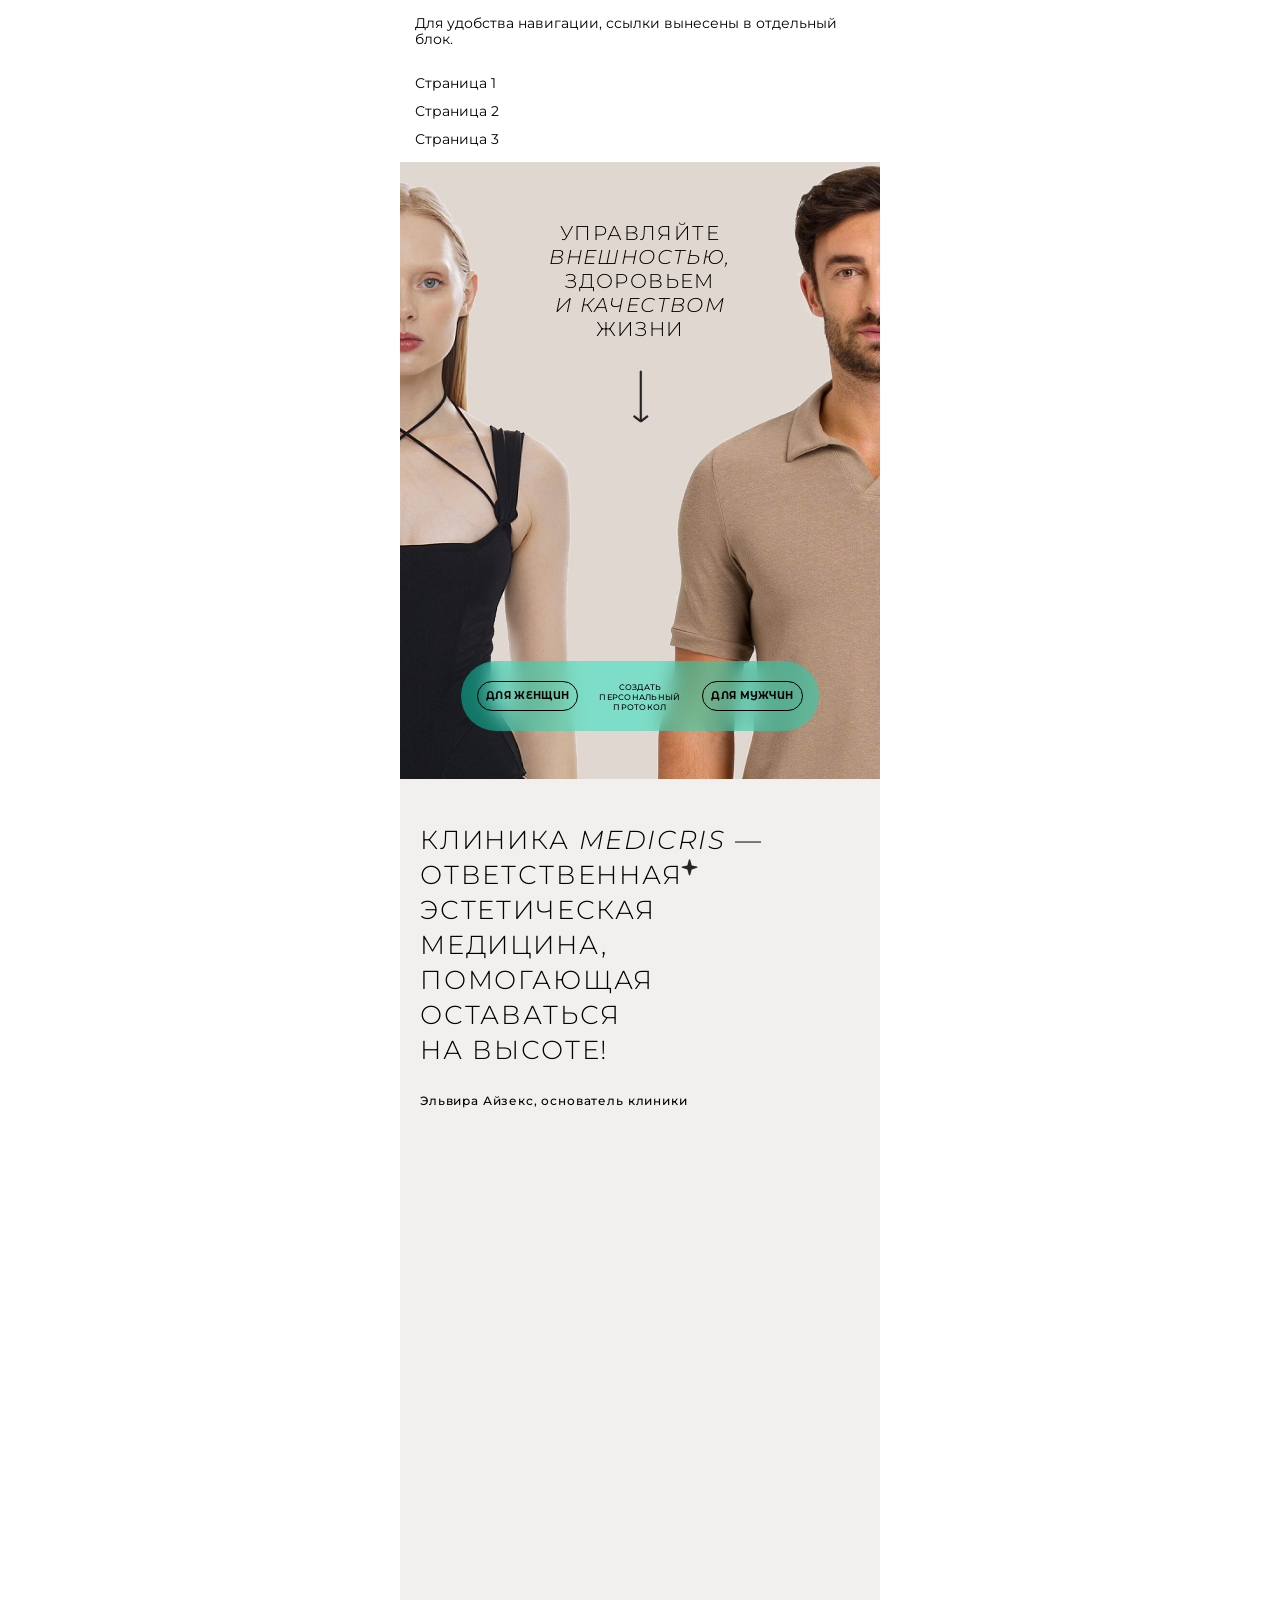
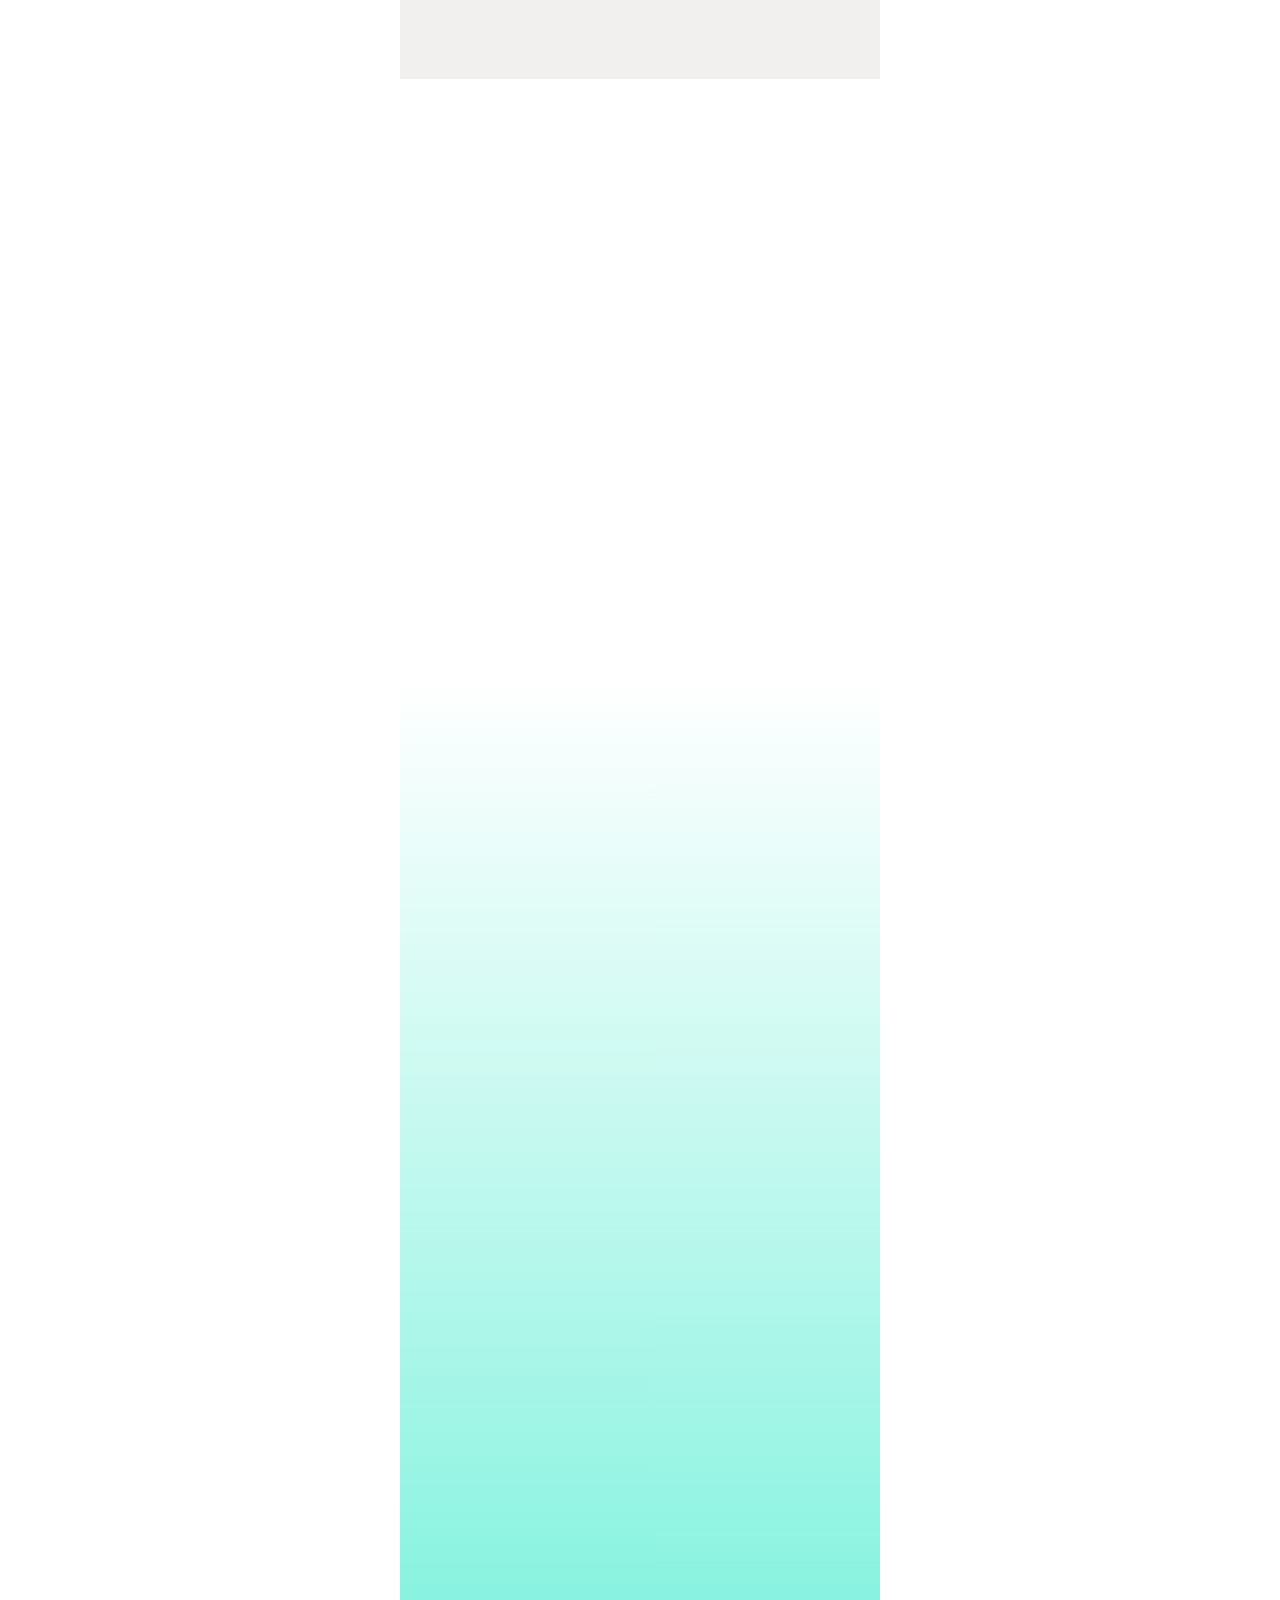
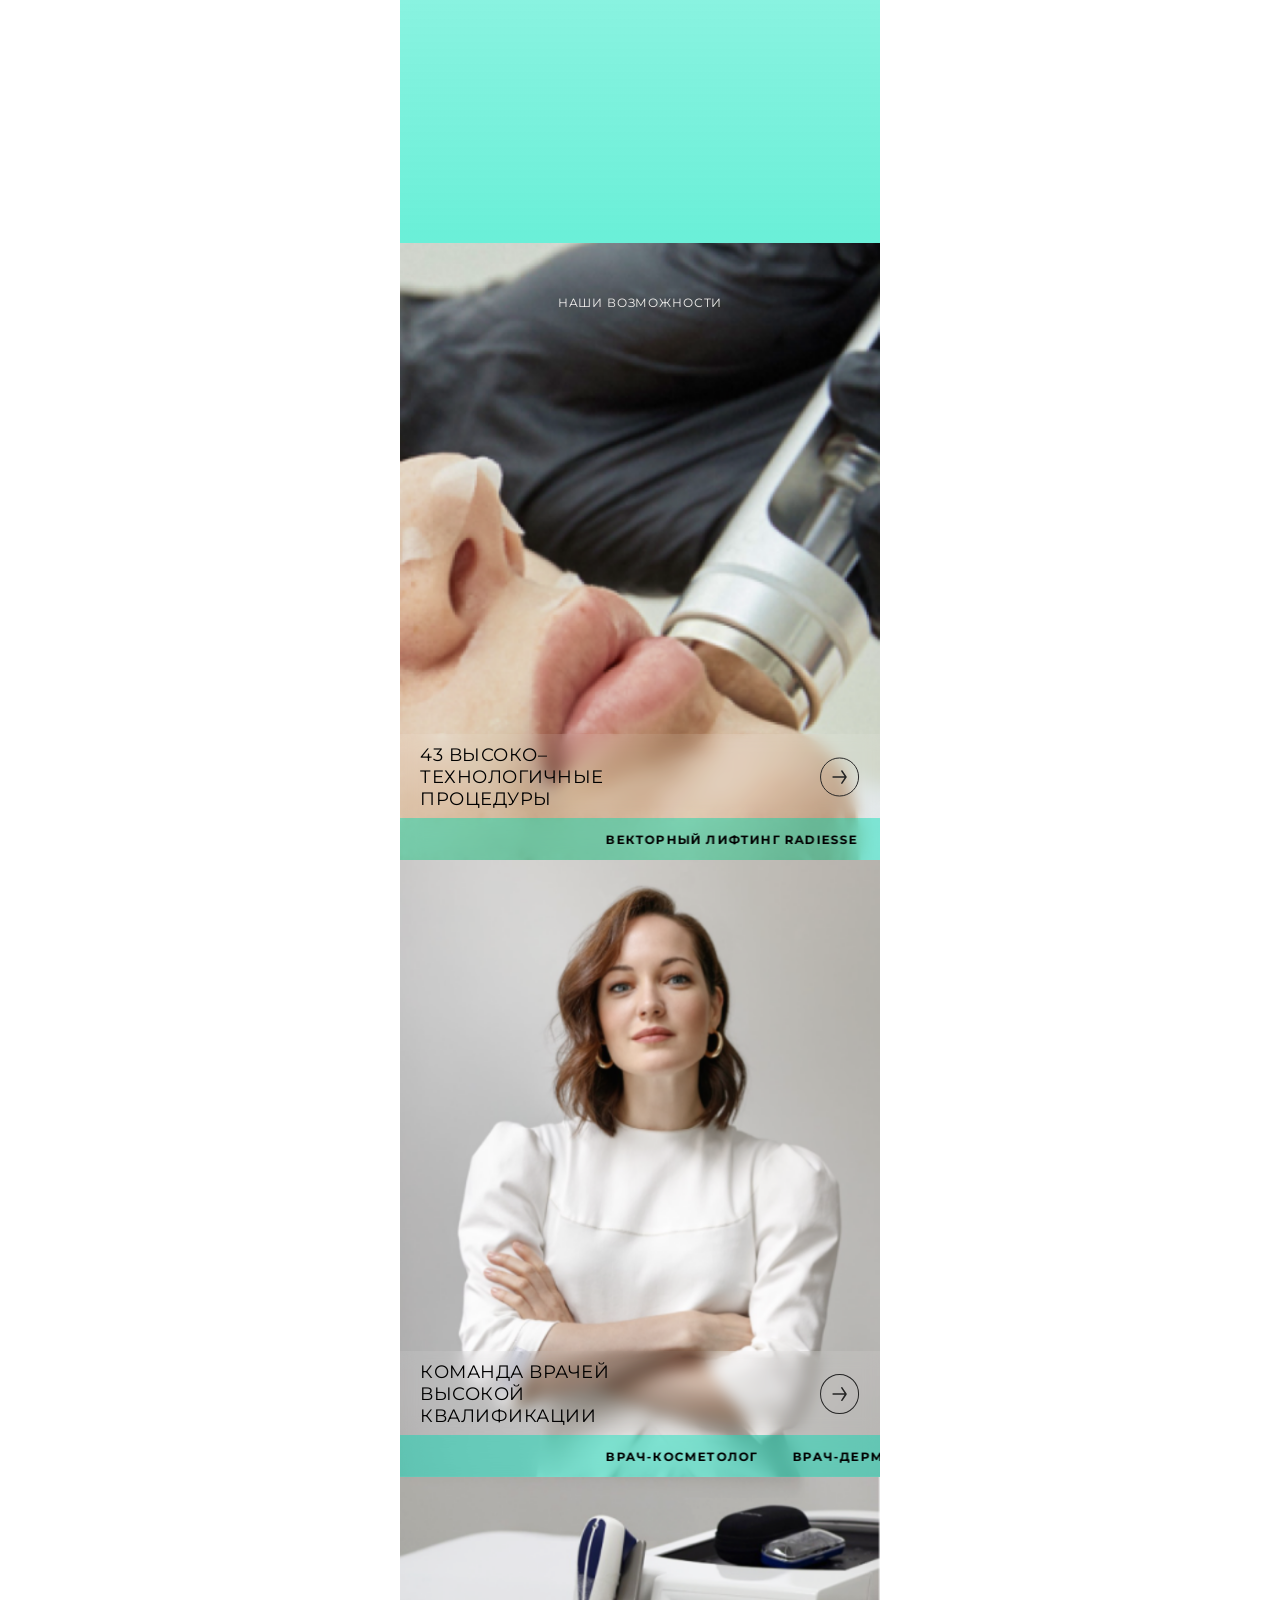
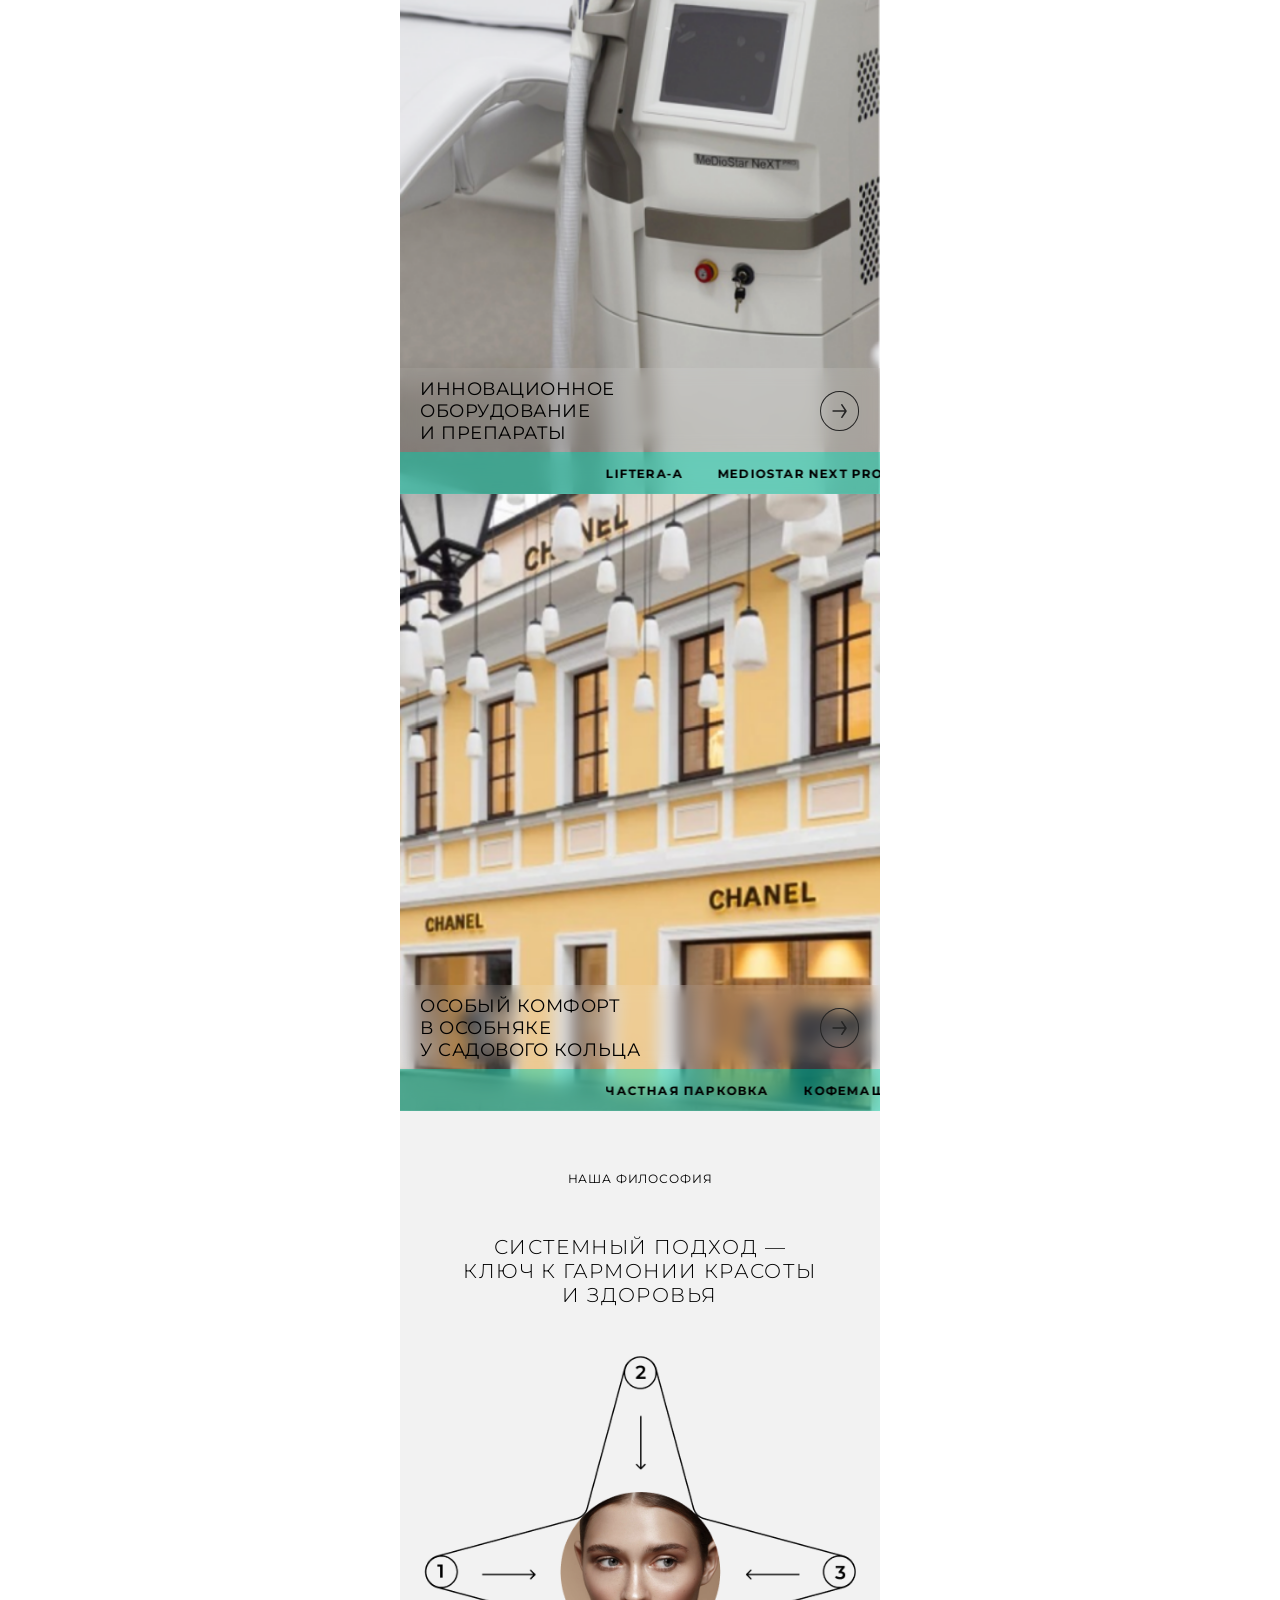
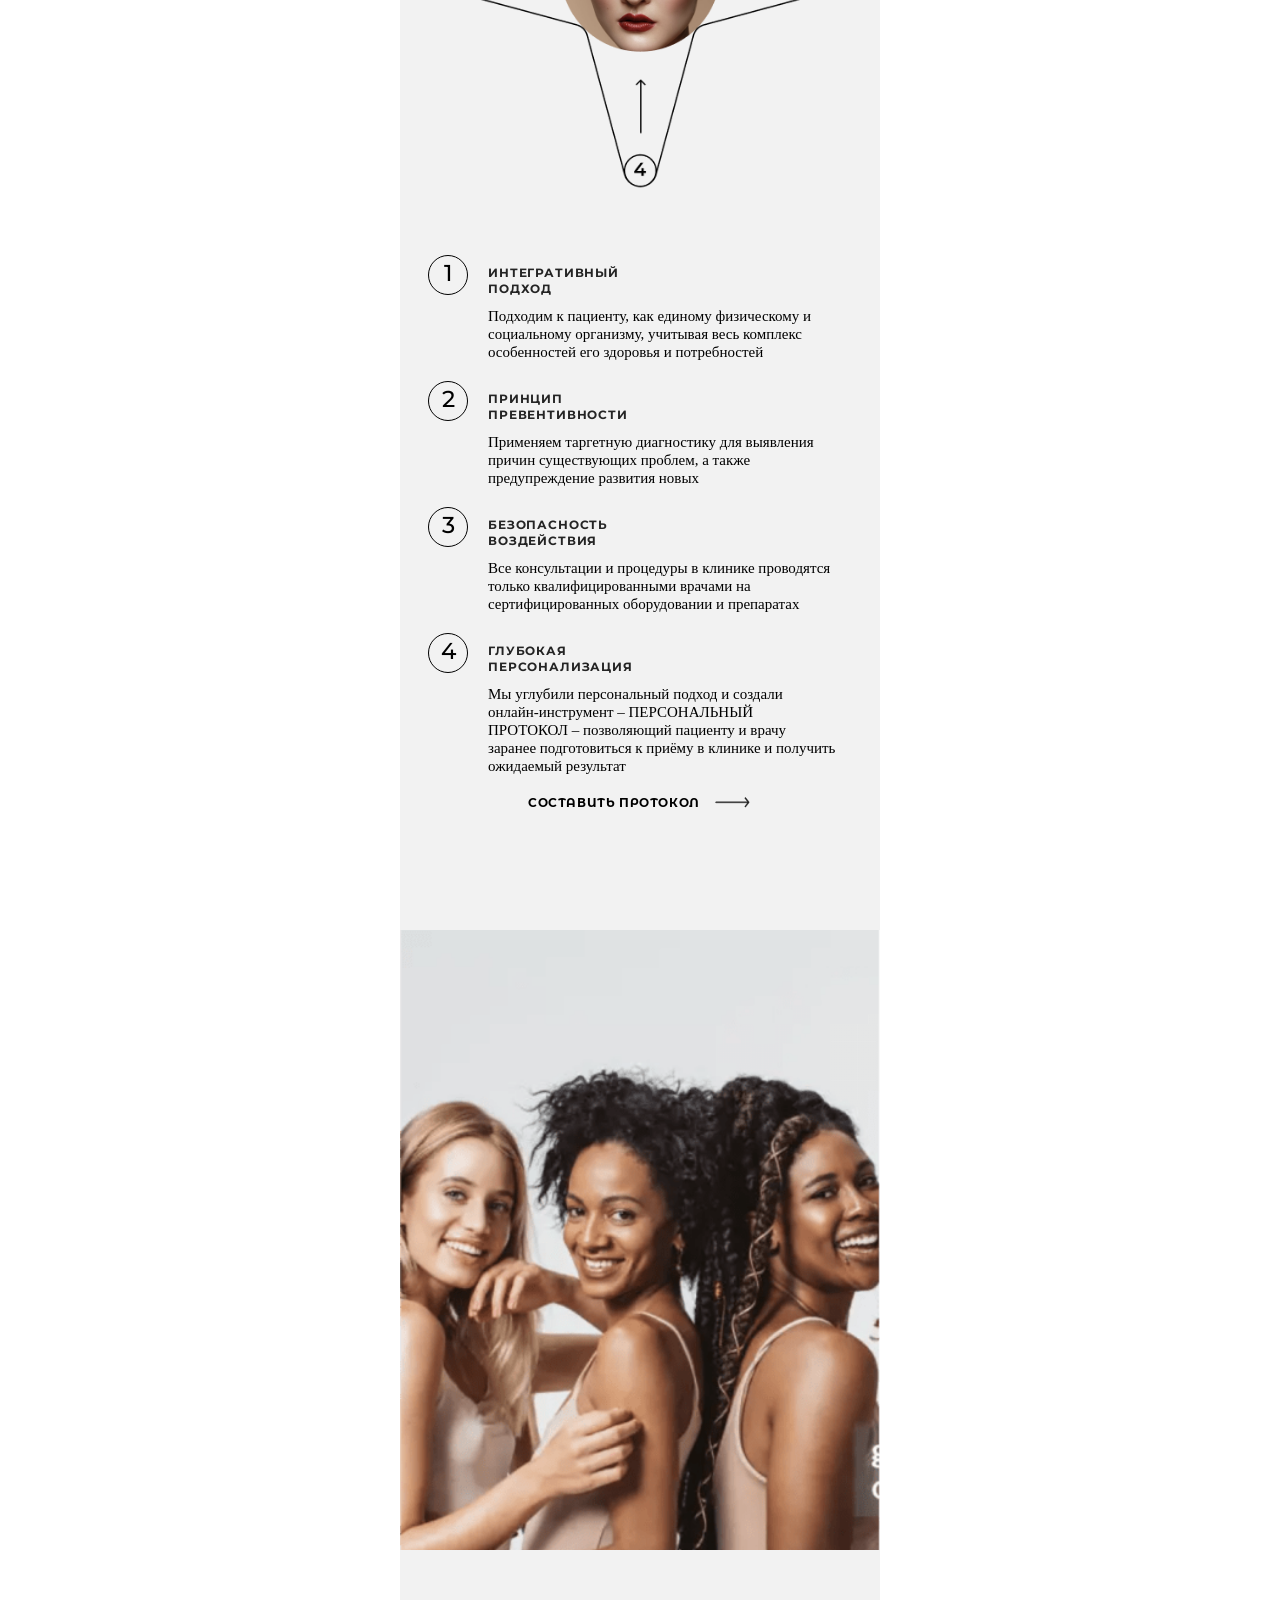
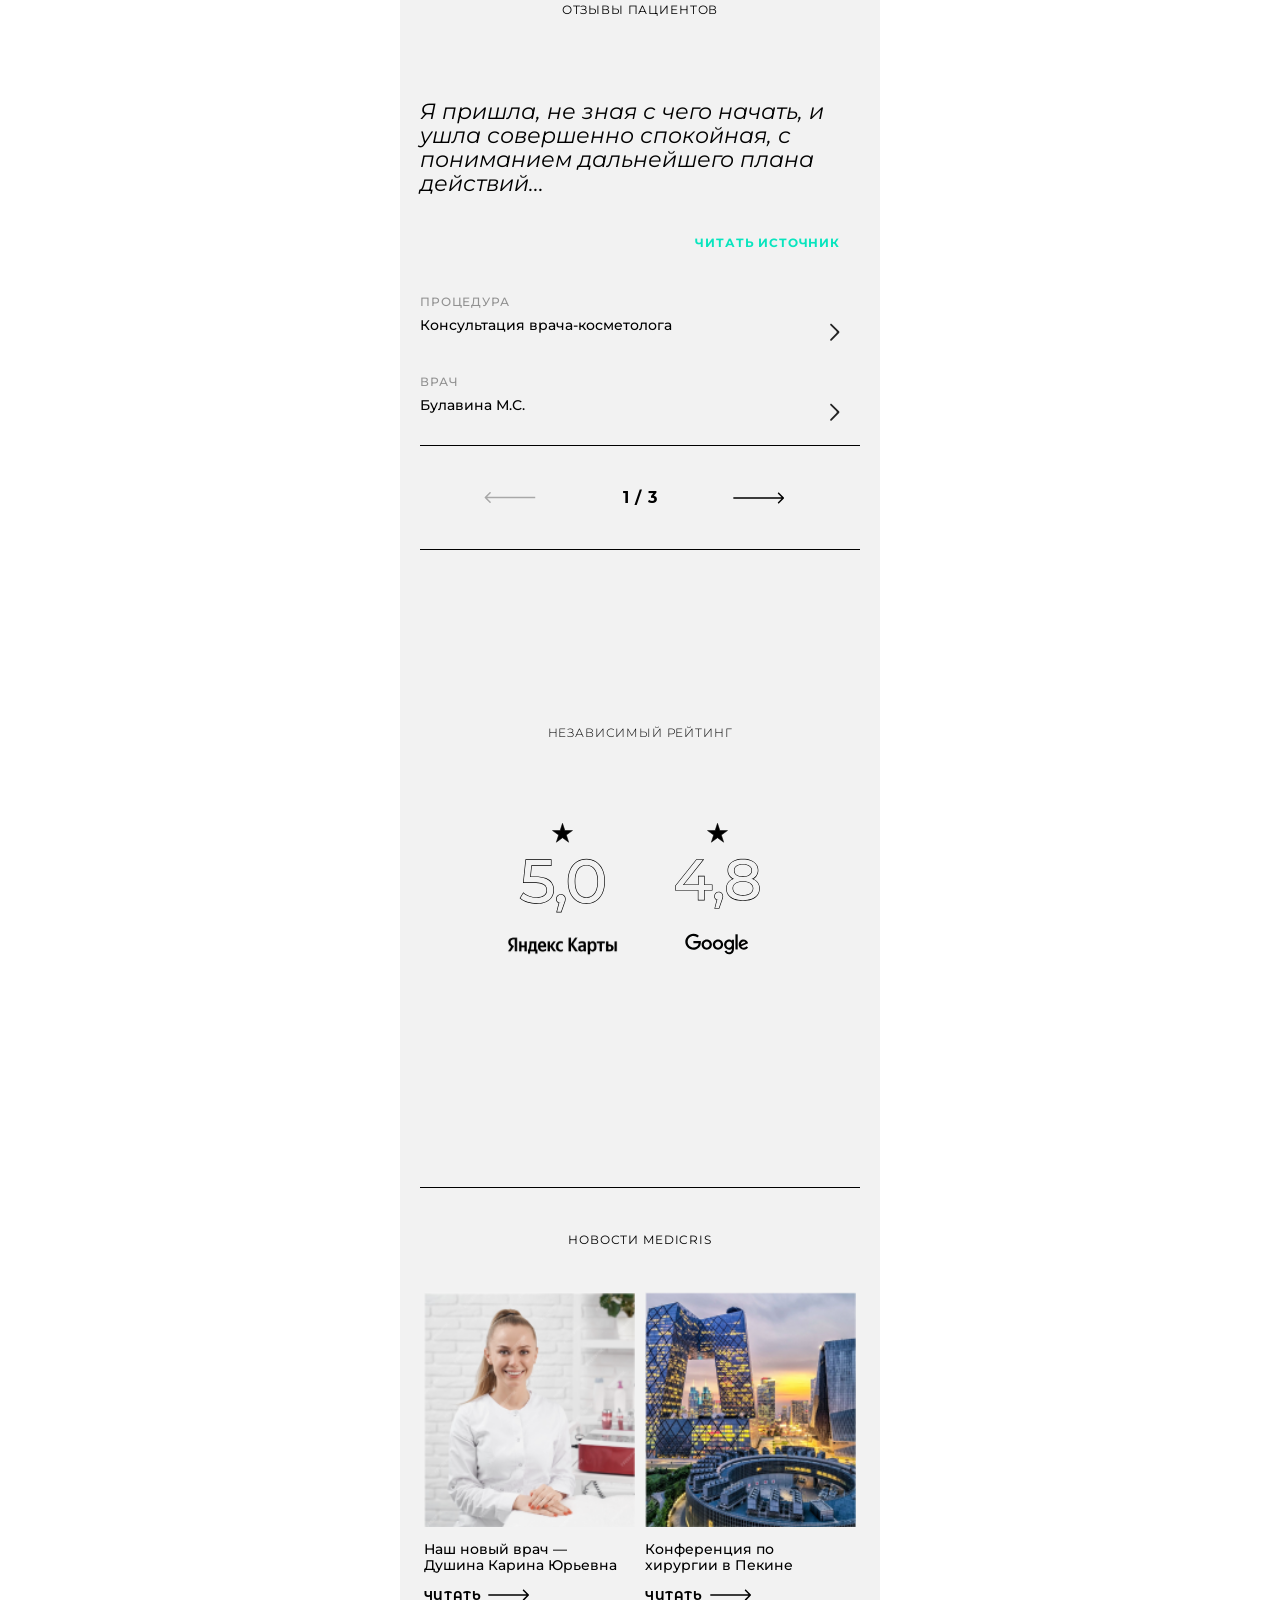
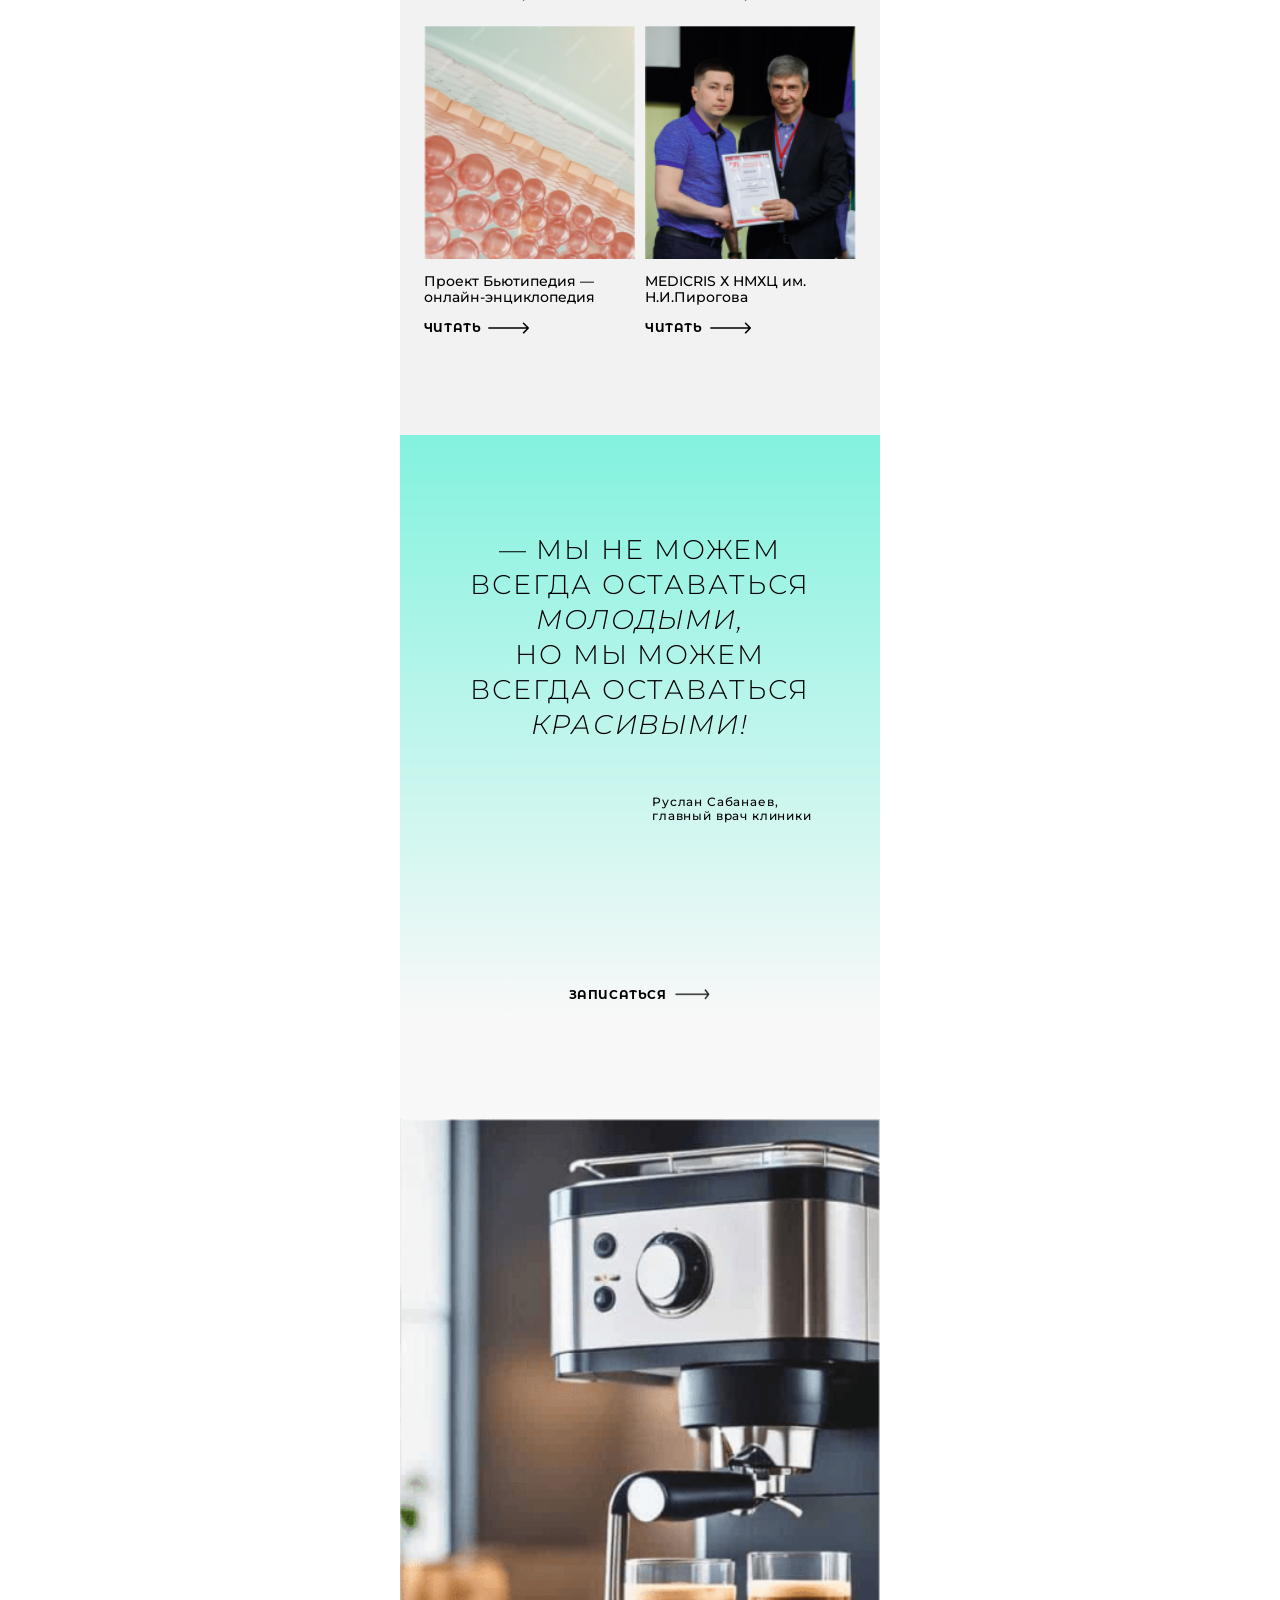
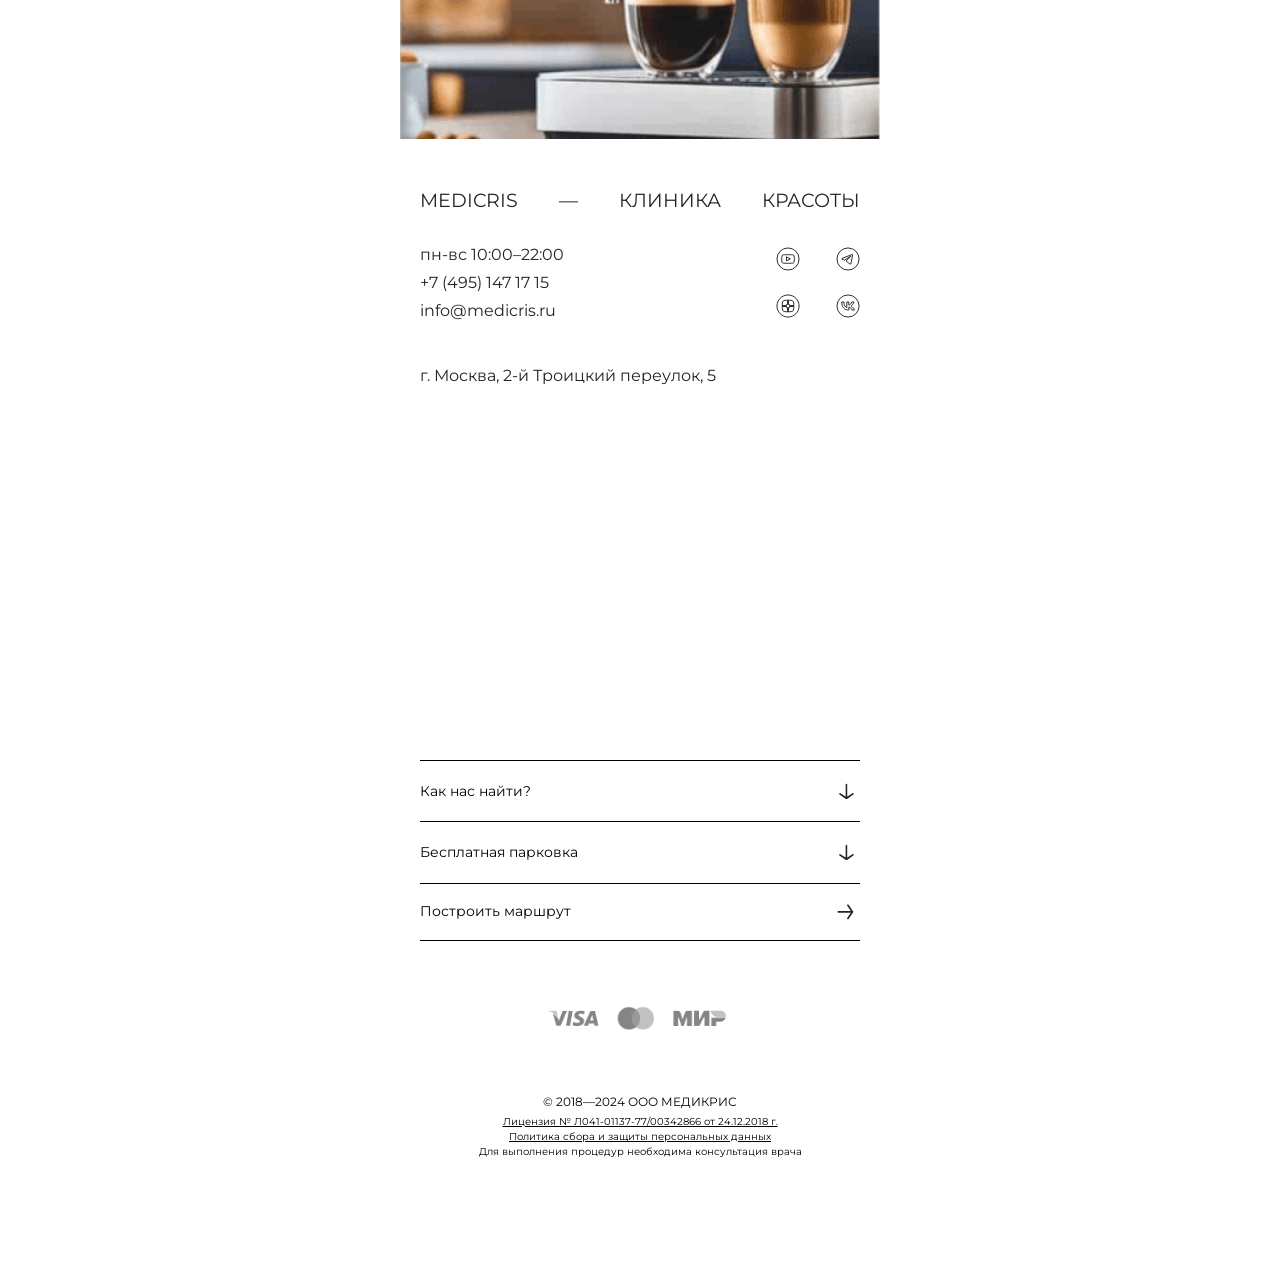
==== commit 45053ef7: "some fixes" ====
--- a/index.html
+++ b/index.html
@@ -42,6 +42,12 @@
       </div>
     </header>
     <div class="container-sm header-plug"></div>
+    <div class="container-sm navigation">
+      <p>Для удобства навигации, ссылки вынесены в отдельный блок.</p>
+      <a href="index.html">Страница 1</a>
+      <a href="treatment.html">Страница 2</a>
+      <a href="problem.html">Страница 3</a>
+    </div>
     <div class="container-sm m-0 first-page position-relative">
       <div class="row photos-wrapper"></div>
       <div
@@ -176,7 +182,7 @@
           <marquee class="type-2__bottom__string col">
             ВЕКТОРНЫЙ ЛИФТИНГ RADIESSE &emsp;&emsp; SMAS-ЛИФТИНГ &emsp;&emsp;
             ФОТОТЕРАПИЯ &emsp;&emsp; КОРРЕКЦИЯ ГУБ &emsp;&emsp; БИОРЕВИТАЛИЗАЦИЯ
-            &emsp;&emsp; ГРАНУЛЫ ФОРДАЙСА &emsp;&emsp; УДАЛЕНИЕ ПАППИЛОМ
+            &emsp;&emsp; ГРАНУЛЫ ФОРДАЙСА &emsp;&emsp; УДАЛЕНИЕ ПАПИЛЛОМ
             &emsp;&emsp; УДАЛЕНИЕ РОДИНОК &emsp;&emsp; ЛАЗЕРНОЕ УДАЛЕНИЕ СОСУДОВ
             &emsp;&emsp; ФЛЕБОЛОГИЯ &emsp;&emsp; СКЛЕРОТЕРАПИЯ &emsp;&emsp; УЗИ
             СОСУДОВ &emsp;&emsp; ЛАЗЕРНОЕ ЛЕЧЕНИЕ ВАРИКОЗА &emsp;&emsp;
@@ -746,7 +752,7 @@
       </div>
       <div class="row">
         <div class="col footer__maps">
-          <div class="row closed" id="ddbtn-1">
+          <div class="row closed" id="dropdown-button-1">
             <div class="col align-self-center">Как нас найти?</div>
             <img
               src="media/footer/arrow_small.svg"
@@ -754,7 +760,7 @@
               class="col-2 footer__navimg"
             />
           </div>
-          <div class="row footer__dropdown" id="ddbody-1">
+          <div class="row footer__dropdown" id="dropdown-body-1">
             <div class="col">
               <div class="row">
                 <div class="col-12 footer__dropdown_station">
@@ -808,7 +814,7 @@
       </div>
       <div class="row">
         <div class="col fw-normal footer__maps">
-          <div class="row closed" id="ddbtn-2">
+          <div class="row closed" id="dropdown-button-2">
             <div class="col align-self-center">Бесплатная парковка</div>
             <img
               src="media/footer/arrow_small.svg"
@@ -816,7 +822,7 @@
               class="col-2 footer__navimg"
             />
           </div>
-          <div class="row footer__dropdown" id="ddbody-2">
+          <div class="row footer__dropdown" id="dropdown-body-2">
             <div class="col">
               <div class="row">
                 <div class="col-12 footer__dropdown_station">
@@ -889,9 +895,9 @@
     ></script>
     <script src="https://cdn.jsdelivr.net/npm/swiper@11/swiper-bundle.min.js"></script>
 
-    <script src="js/swipers.js" type="module"></script>
+    <script src="js/main-page/swipers.js" type="module"></script>
     <script src="js/dropdowns.js"></script>
-    <script src="js/parallax.js"></script>
+    <script src="js/main-page/parallax.js"></script>
     <script src="js/feedbackSwiper.js"></script>
   </body>
 </html>
--- a/css/pages/home.css
+++ b/css/pages/home.css
@@ -297,6 +297,17 @@
       text-align: center; }
       .footer-license__others_underline {
         text-decoration: underline; }
+
+.navigation {
+  display: flex;
+  flex-direction: column;
+  row-gap: 12px;
+  font-family: Montserrat;
+  font-size: 14px;
+  font-weight: 400;
+  line-height: 16px;
+  color: #242424;
+  padding: 15px; }
 
 :root {
   --bs-body-font-family: 'Montserrat', sans-serif; }
@@ -868,4 +879,23 @@
   background-image: url(../../media/swiper/Property\ 1=CLINIC_CAROUSEL_6.png);
   background-size: cover; }
 
+@media (min-width: 650px) {
+  * {
+    box-sizing: border-box; }
+
+  body {
+    padding-inline: 50px; }
+
+  .first-page .text-and-buttons__buttons {
+    width: calc(100% - 40px); }
+
+  .header, .menu, .page-2__note, .page-2__link, .header-plug {
+    display: none; } }
+@media (min-width: 1000px) {
+  body {
+    padding-inline: 300px; } }
+@media (min-width: 1200px) {
+  body {
+    padding-inline: 400px; } }
+
 /*# sourceMappingURL=home.css.map */
